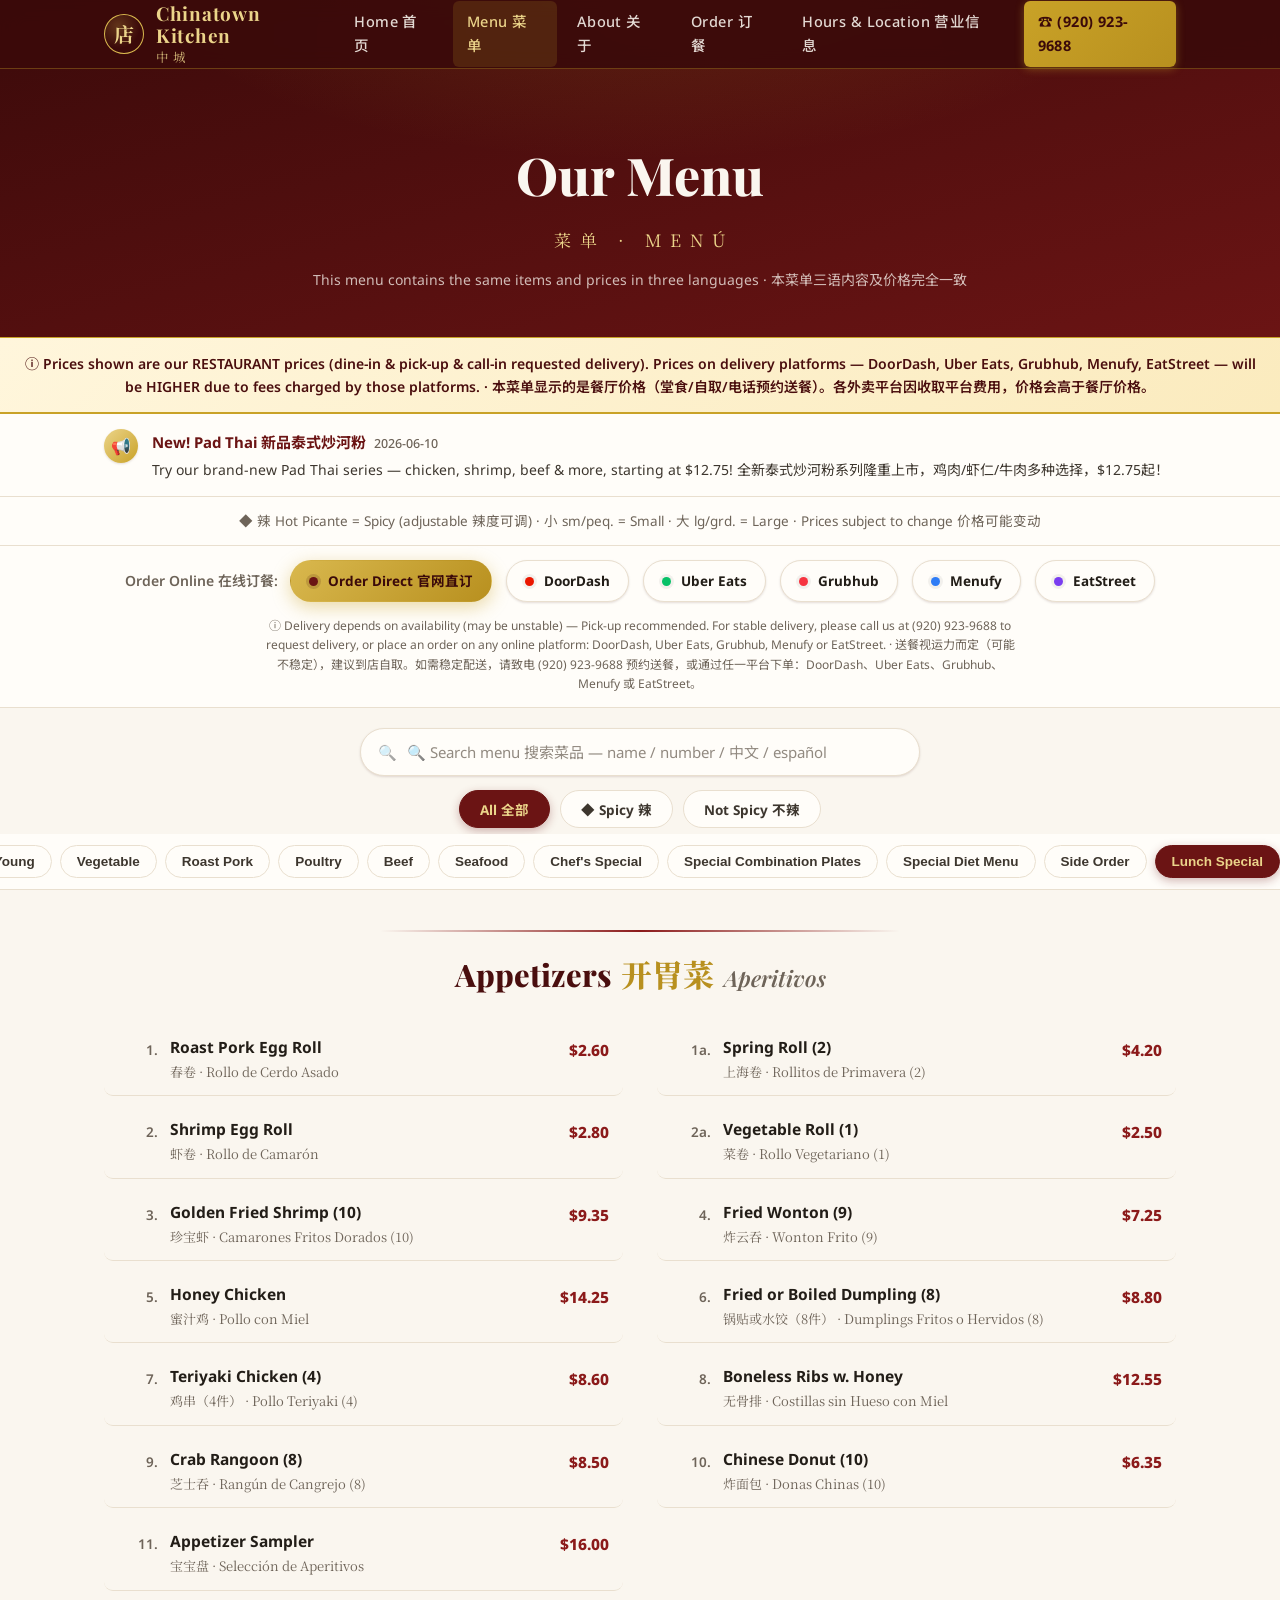
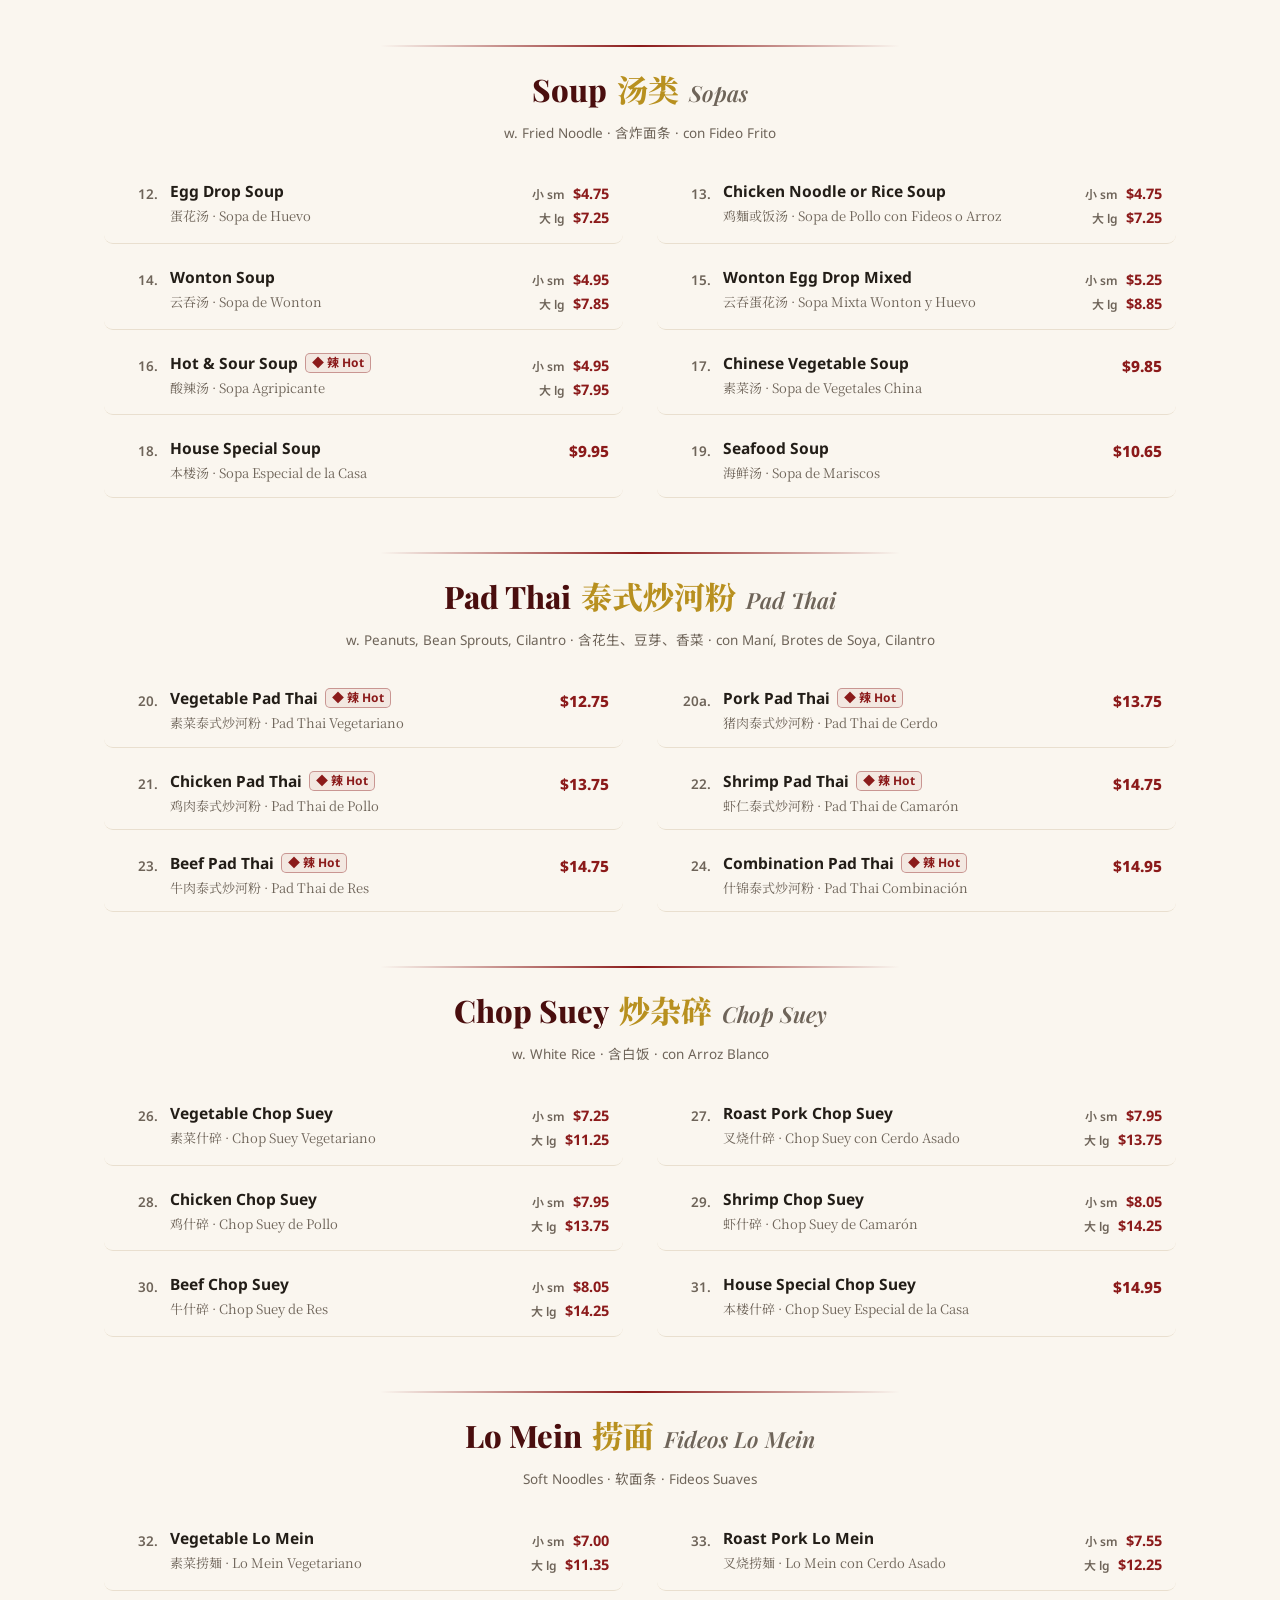
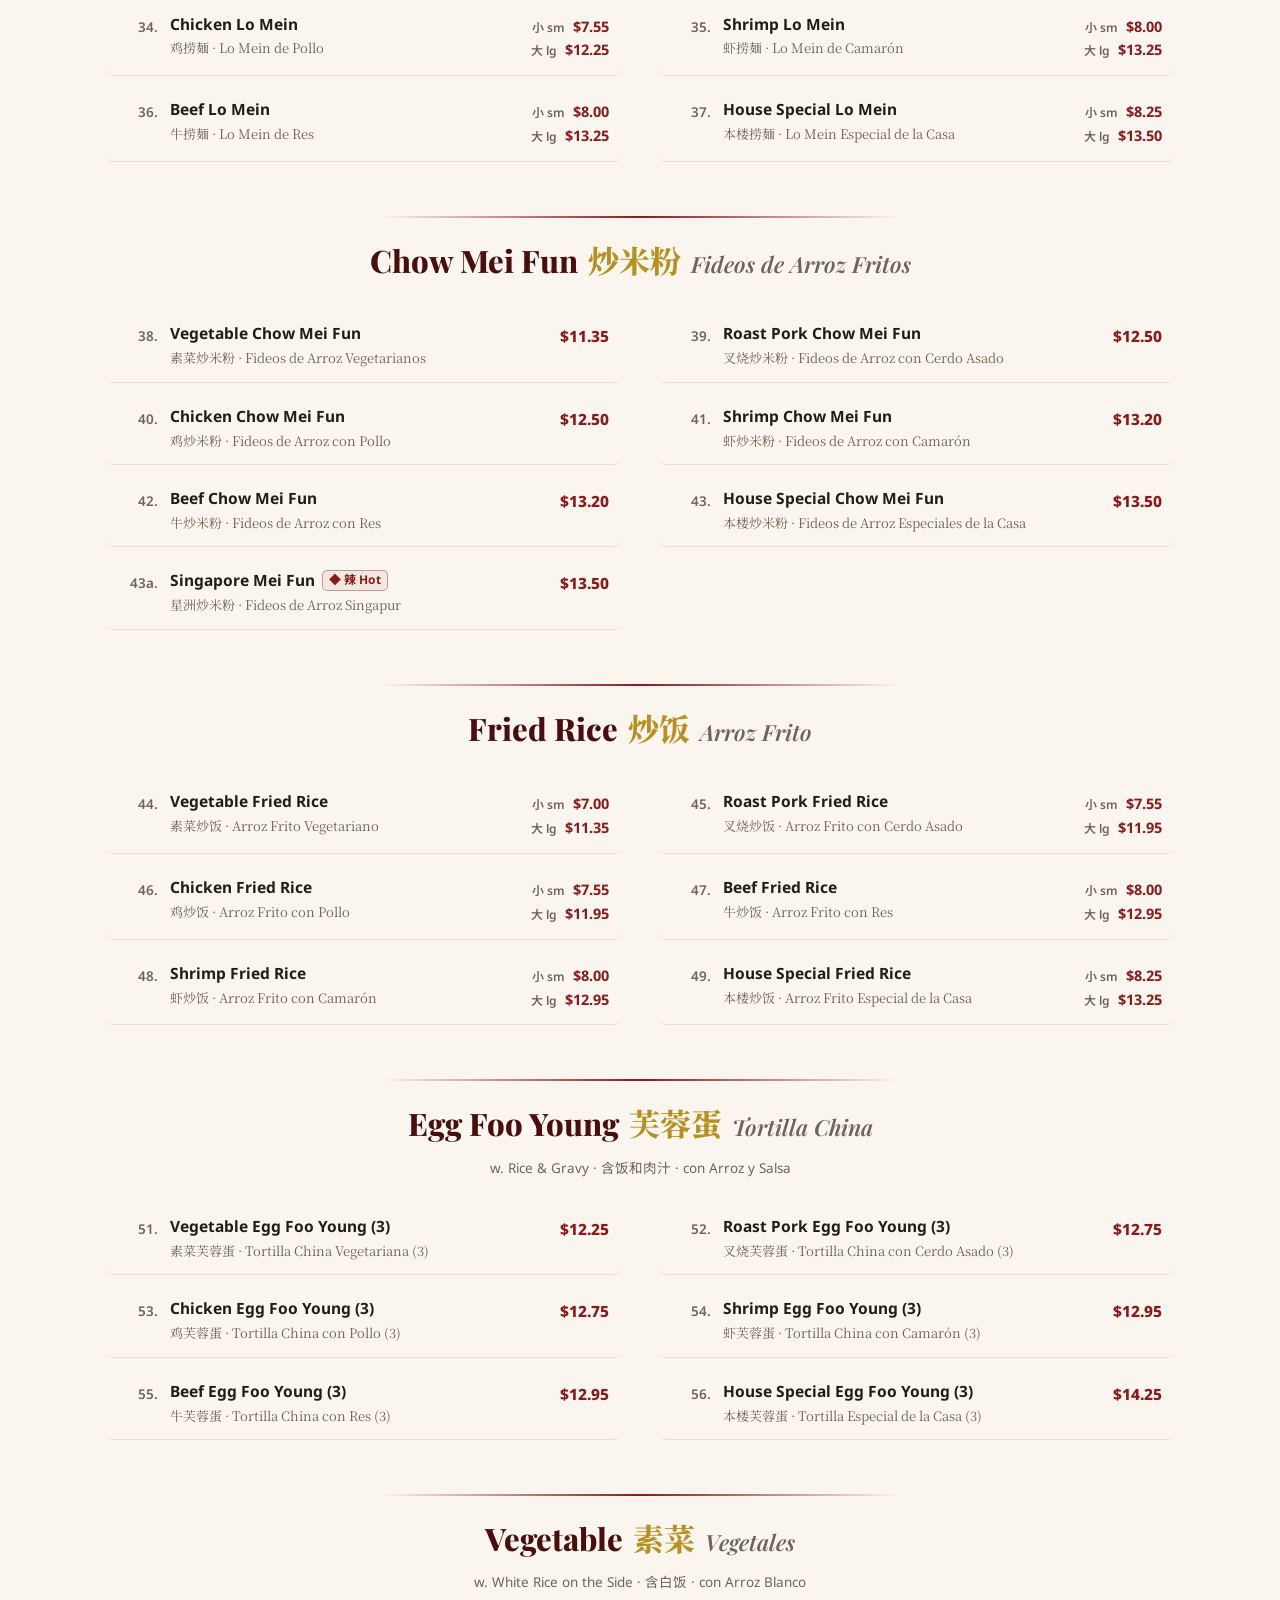
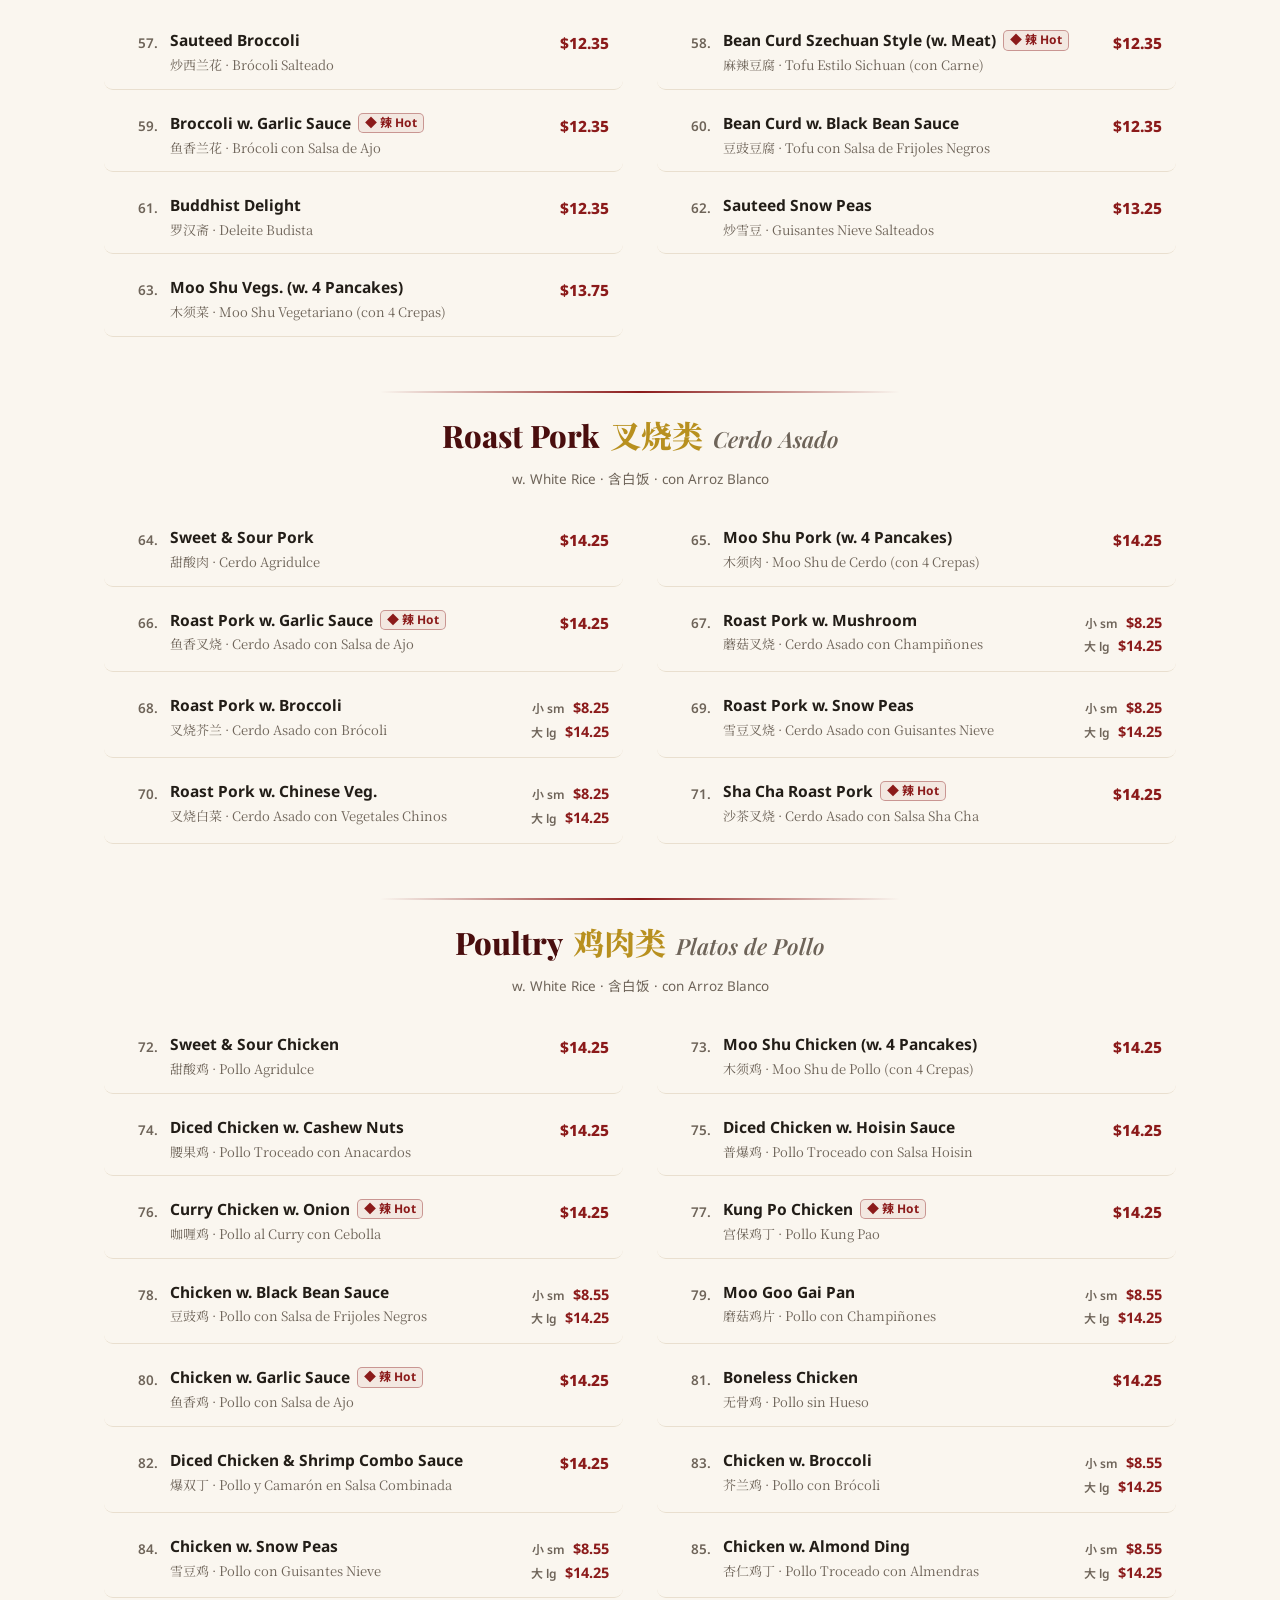
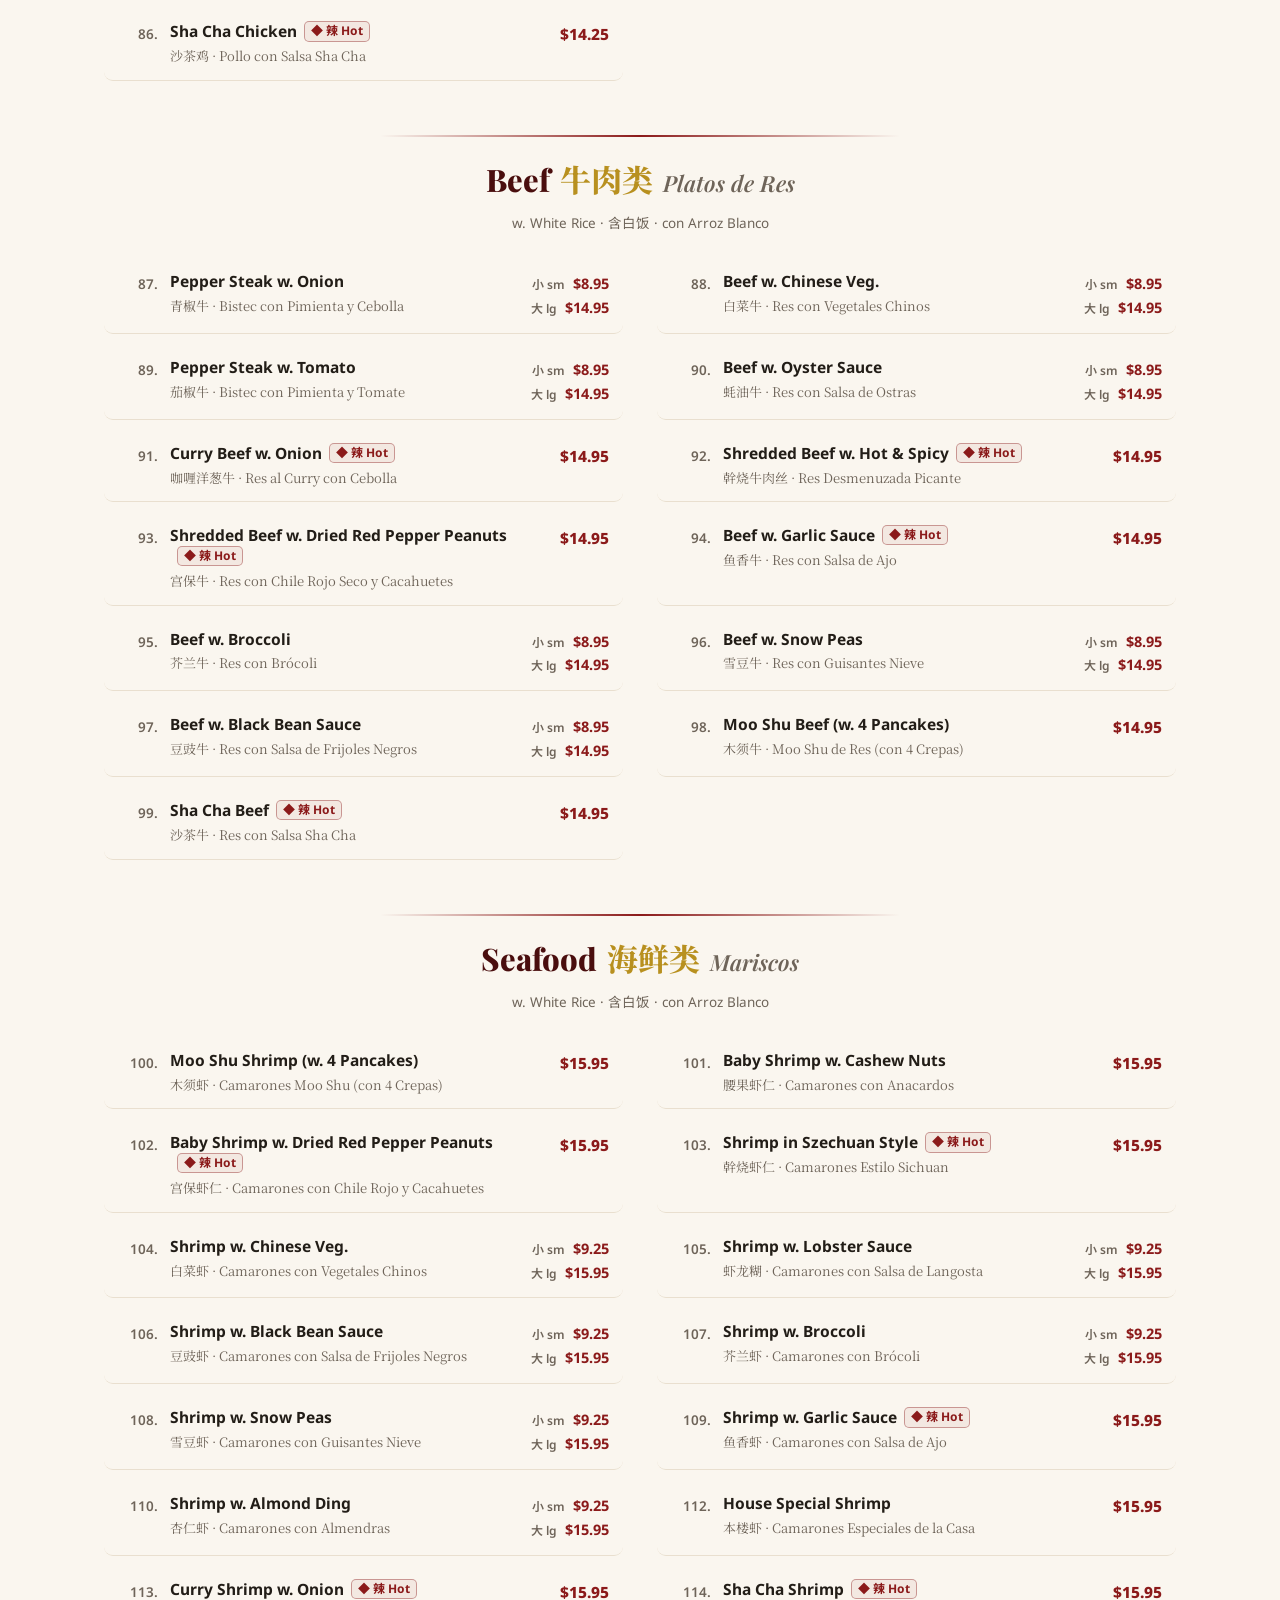
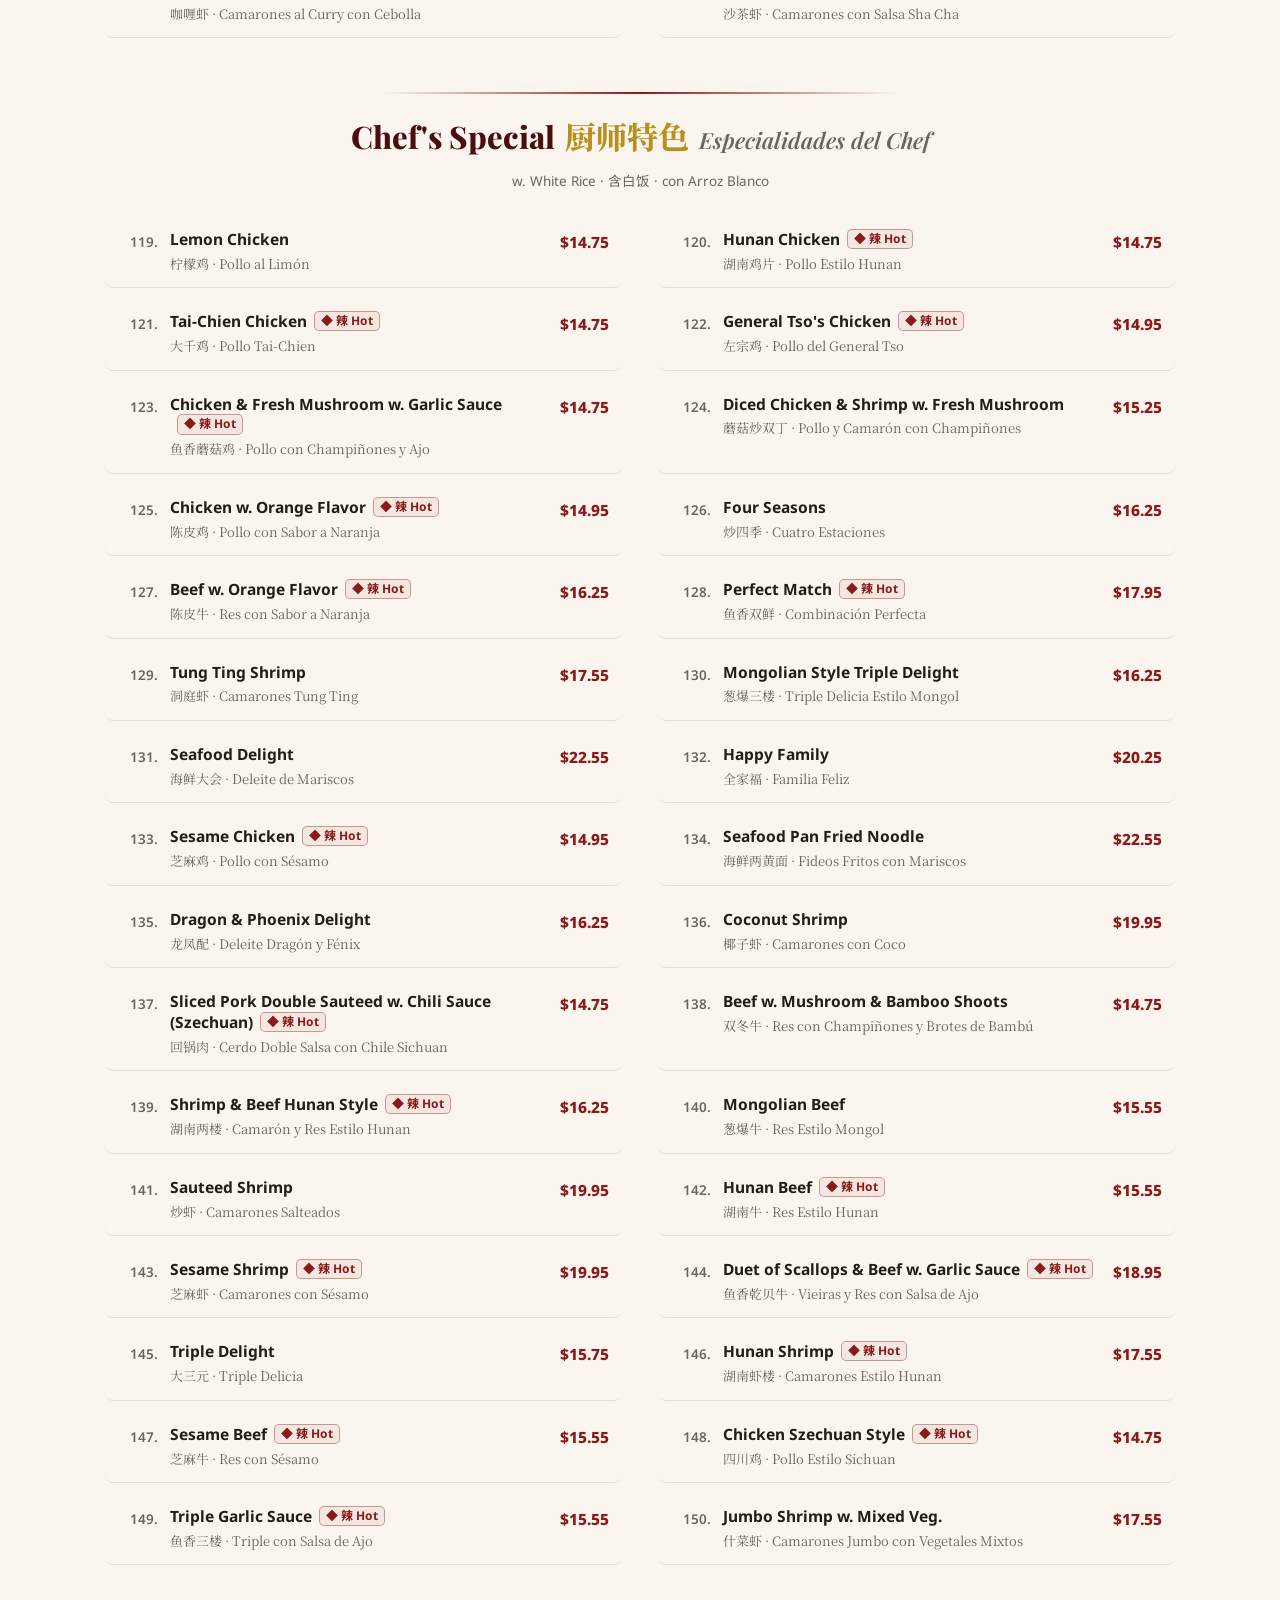
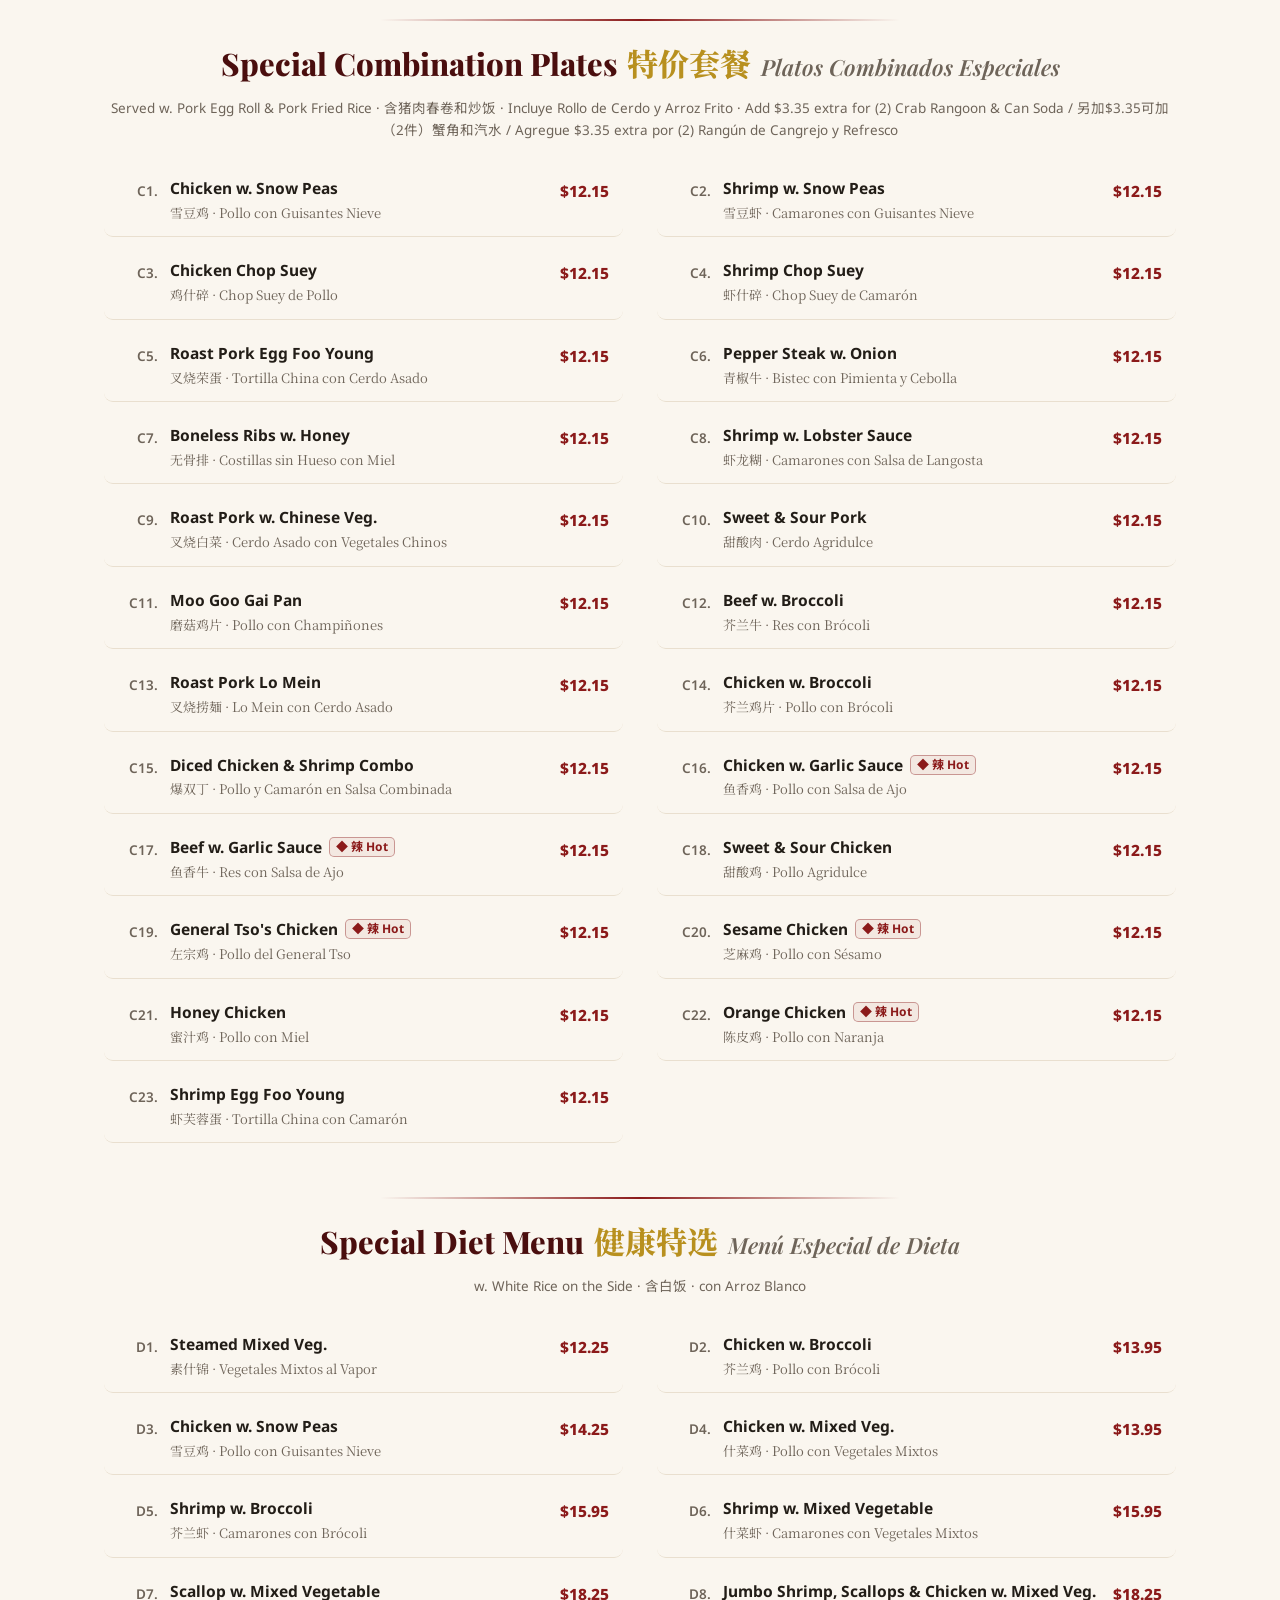
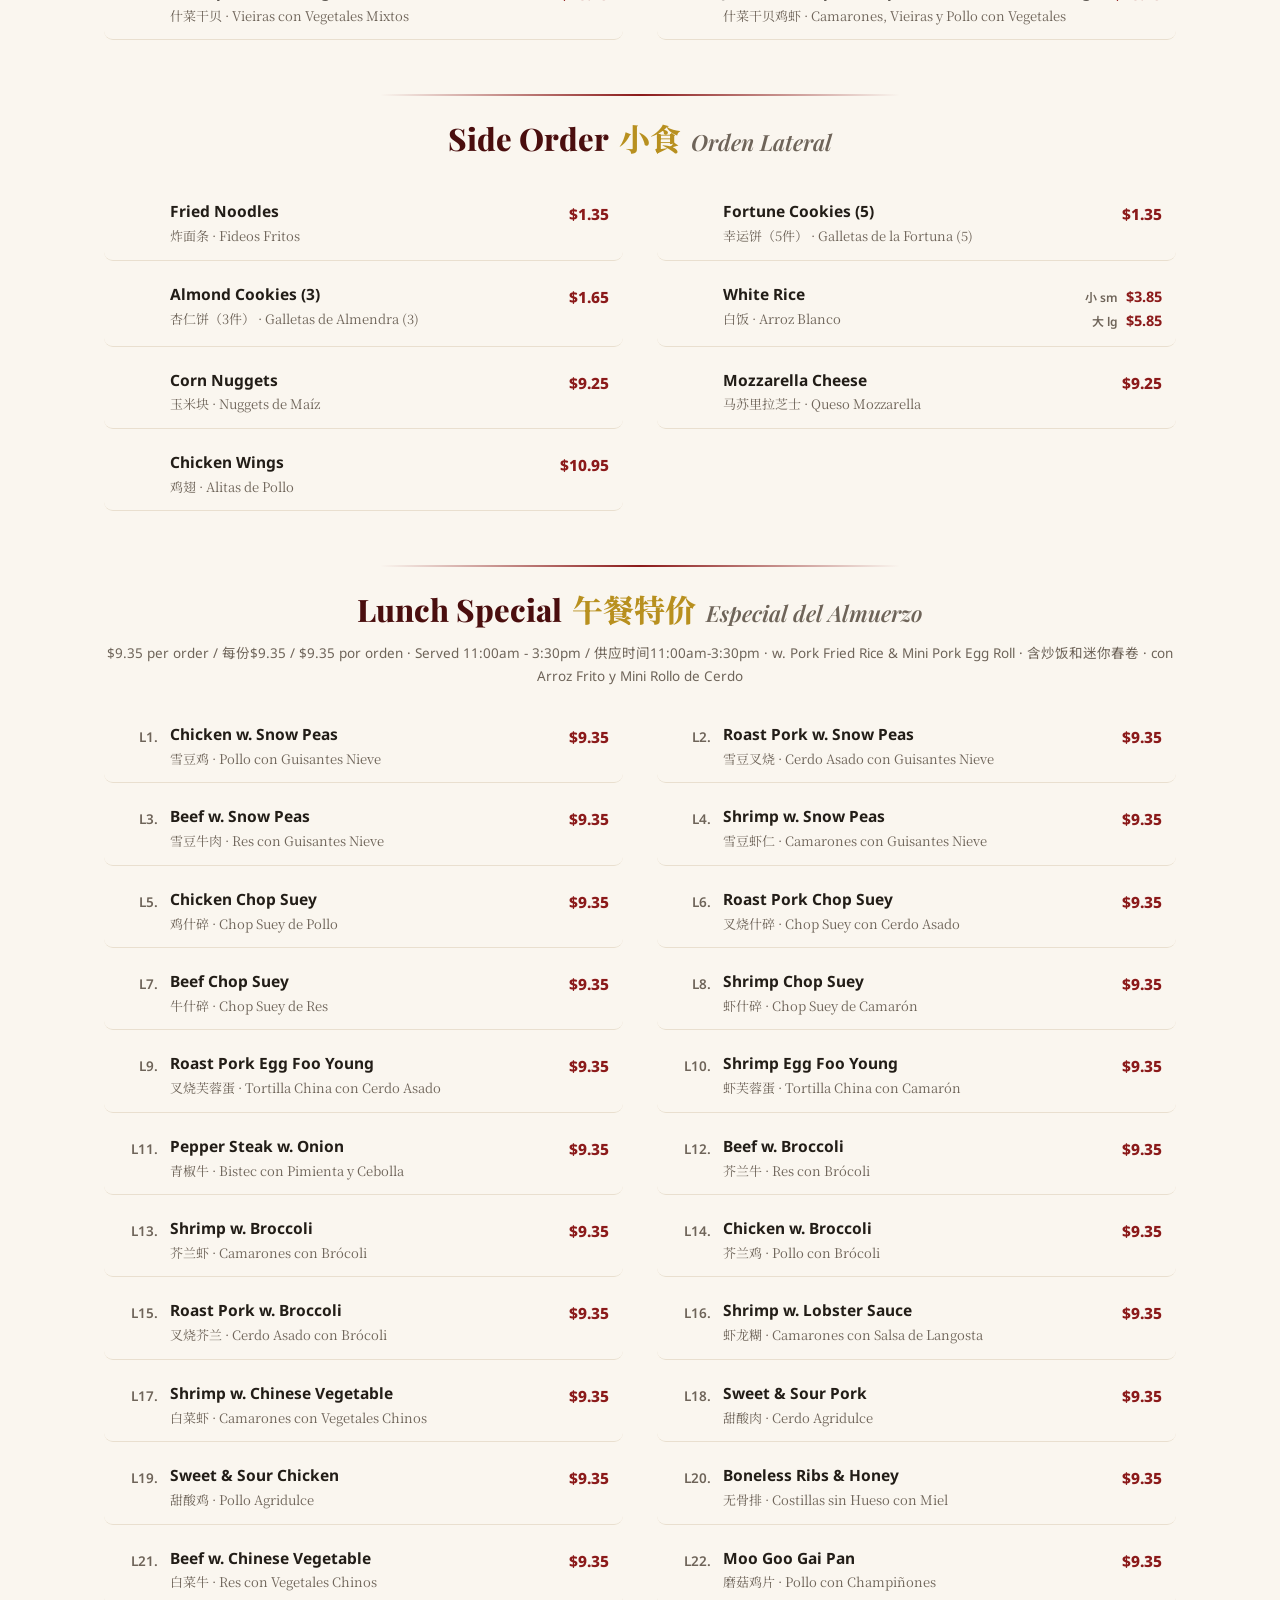
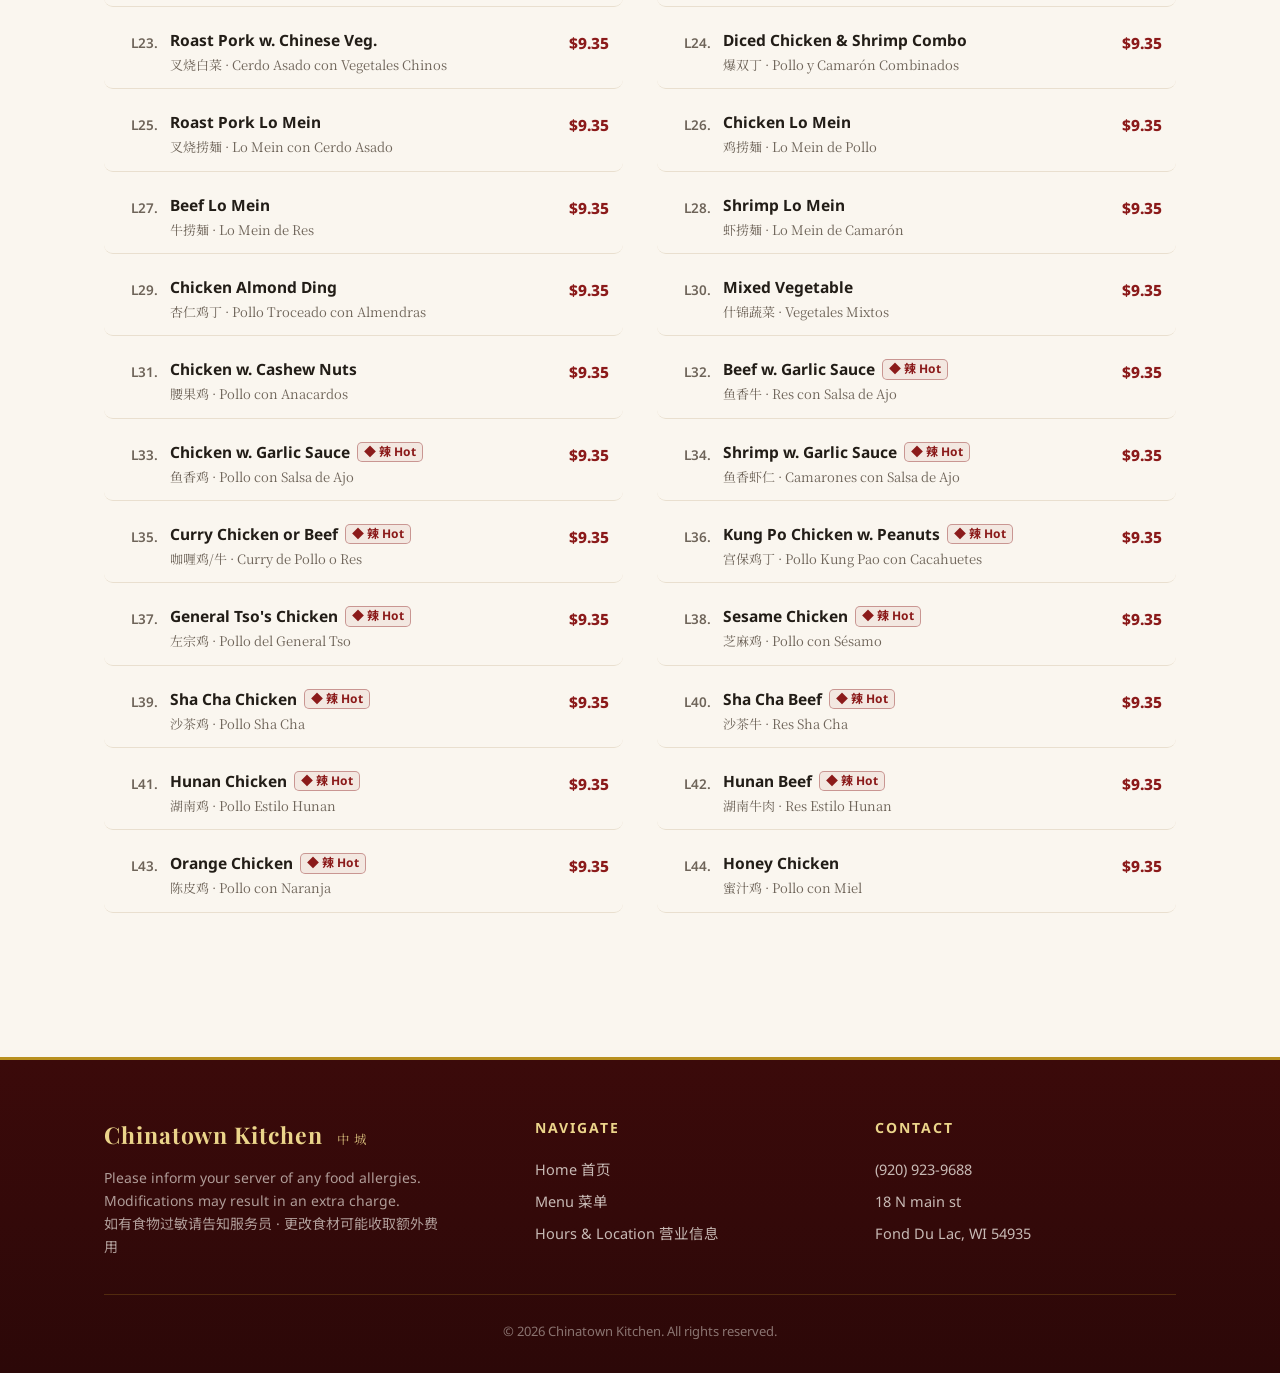
==== menu.html @ b4266fef "update_1" ====
<!DOCTYPE html>
<html lang="en">
<head>
<meta charset="UTF-8">
<meta name="viewport" content="width=device-width, initial-scale=1.0">
<title>Menu 菜单</title>
<meta name="description" content="Full menu — appetizers, soups, lo mein, fried rice, chef's specials and more.">
<link rel="preconnect" href="https://fonts.googleapis.com">
<link rel="preconnect" href="https://fonts.gstatic.com" crossorigin>
<link href="https://fonts.googleapis.com/css2?family=Playfair+Display:wght@700;800&family=Noto+Sans:wght@400;500;600;700&family=Noto+Sans+SC:wght@400;500;700&family=Noto+Serif+SC:wght@600;700&display=swap" rel="stylesheet">
<link rel="stylesheet" href="css/style.css">
</head>
<body data-page="menu">

<header class="site-header">
  <div class="nav-wrap">
    <a class="brand" href="index.html">
      <span class="brand-mark" data-config="LOGO_CHAR">饭</span>
      <span class="brand-text">
        <span class="brand-en" data-config="NAME">Restaurant</span><br>
        <span class="brand-zh" data-config="NAME_ZH">饭店</span>
      </span>
    </a>
    <button class="nav-toggle" aria-label="Menu">☰</button>
    <nav class="main-nav">
      <a href="index.html" data-config="NAV_HOME">Home 首页</a>
      <a href="menu.html" class="active" data-config="NAV_MENU">Menu 菜单</a>
      <a href="index.html#about" data-config="NAV_ABOUT">About 关于</a>
      <a href="index.html#order" data-config="NAV_ORDER">Order 订餐</a>
      <a href="index.html#info" data-config="NAV_HOURS">Hours &amp; Location 营业信息</a>
      <a class="nav-cta" href="#" data-config-attr="href:PHONE_LINK">☎ <span data-config="PHONE">(555) 123-4567</span></a>
    </nav>
  </div>
</header>

<section class="menu-hero">
  <h1 data-config="MENUPAGE_TITLE">Our Menu</h1>
  <div class="zh" data-config="MENUPAGE_SUB">菜单 · MENÚ</div>
  <p class="note" data-config="MENUPAGE_NOTE">This menu contains the same items and prices in three languages · 本菜单三语内容及价格完全一致</p>
</section>

<div class="menu-price-notice" data-config="MENU_PRICE_NOTICE" data-hide-when-empty>ⓘ Prices shown are our RESTAURANT prices (dine-in &amp; pick-up &amp; call-in requested delivery). Prices on delivery platforms — DoorDash, Uber Eats, Grubhub, Menufy, EatStreet — will be HIGHER due to fees charged by those platforms. · 本菜单显示的是餐厅价格（堂食/自取/电话预约送餐）。各外卖平台因收取平台费用，价格会高于餐厅价格。</div>

<div class="announcements" id="announcements"></div>

<div class="menu-legend" data-config="MENU_LEGEND">◆ 辣 Hot Picante = Spicy (adjustable 辣度可调) · 小 sm/peq. = Small · 大 lg/grd. = Large · Prices subject to change 价格可能变动</div>

<div class="order-strip" data-order-section>
  <div class="order-strip-inner">
    <span class="order-strip-label" data-config="ORDER_STRIP_LABEL">Order Online 在线订餐:</span>
    <div class="order-platforms"></div>
    <p class="order-note order-note-strip"></p>
  </div>
</div>

<div class="menu-search-bar">
  <div class="menu-search-box">
    <span class="menu-search-icon">🔍</span>
    <input type="text" id="menuSearch" autocomplete="off"
           data-config-attr="placeholder:MENU_SEARCH_PLACEHOLDER"
           placeholder="🔍 Search menu 搜索菜品 — name / number / 中文 / español">
    <button id="menuSearchClear" class="menu-search-clear" style="display:none" aria-label="Clear">×</button>
  </div>
  <div class="menu-filter" id="menuFilter">
    <button class="filter-chip active" data-filter="all" data-config="MENU_FILTER_ALL">All 全部</button>
    <button class="filter-chip filter-chip-spicy" data-filter="spicy" data-config="MENU_FILTER_SPICY">◆ Spicy 辣</button>
    <button class="filter-chip" data-filter="mild" data-config="MENU_FILTER_MILD">Not Spicy 不辣</button>
  </div>
  <div id="menuSearchCount" class="menu-search-count" style="display:none"></div>
</div>

<nav class="cat-nav"><div class="cat-nav-inner" id="catNav"></div></nav>

<div id="menuNoResults" class="menu-noresults" style="display:none" data-config="MENU_SEARCH_NORESULT">No dishes found — try another keyword · 没有找到相关菜品，换个关键词试试</div>

<main class="menu-wrap" id="menuWrap">
  <div class="menu-loading" data-config="MENU_LOADING">Loading menu… 菜单加载中…</div>
</main>

<footer class="site-footer">
  <div class="container">
    <div class="footer-grid">
      <div class="footer-brand">
        <span class="brand-en" data-config="NAME">Restaurant</span>
        <span class="brand-zh" style="margin-left:10px" data-config="NAME_ZH">饭店</span>
        <p><span data-config="FOOTER_NOTE_EN">Please inform your server of any food allergies. Modifications may result in an extra charge.</span><br><span data-config="FOOTER_NOTE_ZH">如有食物过敏请告知服务员 · 更改食材可能收取额外费用</span></p>
      </div>
      <div class="footer-col">
        <h4 data-config="FOOTER_NAV_TITLE">Navigate</h4>
        <a href="index.html" data-config="NAV_HOME">Home 首页</a>
        <a href="menu.html" data-config="NAV_MENU">Menu 菜单</a>
        <a href="index.html#info" data-config="NAV_HOURS">Hours 营业时间</a>
      </div>
      <div class="footer-col">
        <h4 data-config="FOOTER_CONTACT_TITLE">Contact</h4>
        <a href="#" data-config-attr="href:PHONE_LINK" data-config="PHONE">(555) 123-4567</a>
        <div data-config="ADDRESS_LINE1">123 Main Street</div>
        <div data-config="ADDRESS_LINE2">Springfield, ST 12345</div>
      </div>
    </div>
    <div class="footer-bottom">
      © <span id="year"></span> <span data-config="NAME">Restaurant</span>. <span data-config="FOOTER_RIGHTS">All rights reserved.</span>
    </div>
  </div>
</footer>

<script>document.getElementById('year').textContent = new Date().getFullYear();</script>
<script src="js/site.js"></script>
<script src="js/menu.js"></script>
</body>
</html>
---- css/style.css ----
/* ==============================================================================
   餐厅网站样式
   设计：深红+金色中式配色 · 优雅衬线标题 · SVG花纹装饰 · 全响应式
   ============================================================================== */

/* ── 设计变量 ─────────────────────────────────────────────────────────────── */
:root {
  --red-950: #3B0A0A;
  --red-900: #4A0E0E;
  --red-800: #6B1414;
  --red-700: #8B1A1A;
  --red-600: #A32626;
  --gold-600: #B8901F;
  --gold-500: #C9A227;
  --gold-400: #D9B84E;
  --gold-300: #EBD48A;
  --cream:    #FAF6EF;
  --paper:    #FFFDF9;
  --ink-900:  #221D17;
  --ink-700:  #3D362E;
  --ink-500:  #6E6459;
  --line:     #E9DFCF;
  --shadow-sm: 0 1px 3px rgba(59,10,10,.08), 0 1px 2px rgba(59,10,10,.06);
  --shadow-md: 0 4px 14px rgba(59,10,10,.10), 0 2px 4px rgba(59,10,10,.06);
  --shadow-lg: 0 12px 32px rgba(59,10,10,.14), 0 4px 8px rgba(59,10,10,.08);
  --radius: 10px;
  --maxw: 1120px;
  --font-display: 'Playfair Display', 'Noto Serif SC', serif;
  --font-body: 'Noto Sans', 'Noto Sans SC', -apple-system, sans-serif;
  --font-zh-serif: 'Noto Serif SC', serif;
}

/* ── 基础重置 ─────────────────────────────────────────────────────────────── */
*, *::before, *::after { box-sizing: border-box; margin: 0; padding: 0; }
html { scroll-behavior: smooth; scroll-padding-top: 84px; }
body {
  font-family: var(--font-body);
  color: var(--ink-900);
  background: var(--cream);
  line-height: 1.65;
  -webkit-font-smoothing: antialiased;
}
img { max-width: 100%; display: block; }
a { color: var(--red-700); text-decoration: none; }
a:hover { color: var(--red-600); }
.container { max-width: var(--maxw); margin: 0 auto; padding: 0 24px; }

/* ── 中式窗格纹理（SVG data-URI，极省流量的"图形感"）──────────────────────── */
.lattice-bg {
  background-image: url("data:image/svg+xml,%3Csvg xmlns='http://www.w3.org/2000/svg' width='56' height='56' viewBox='0 0 56 56'%3E%3Cg fill='none' stroke='%23C9A227' stroke-opacity='0.16' stroke-width='1'%3E%3Cpath d='M0 28h56M28 0v56M14 14h28v28H14z'/%3E%3Ccircle cx='28' cy='28' r='6'/%3E%3C/g%3E%3C/svg%3E");
}
.cloud-divider {
  height: 26px;
  background-image: url("data:image/svg+xml,%3Csvg xmlns='http://www.w3.org/2000/svg' width='120' height='26' viewBox='0 0 120 26'%3E%3Cpath d='M10 20 q8 -14 20 -6 q4 -10 16 -6 q8 -8 18 0 q12 -6 16 4 q12 -4 18 6' fill='none' stroke='%23C9A227' stroke-opacity='.45' stroke-width='1.6' stroke-linecap='round'/%3E%3C/svg%3E");
  background-repeat: repeat-x;
  background-position: center;
}

/* ══════════════════════════════════════════════════════════════════════════
   顶部导航
   ══════════════════════════════════════════════════════════════════════════ */
.site-header {
  position: fixed; top: 0; left: 0; right: 0; z-index: 100;
  background: rgba(59,10,10,.92);
  backdrop-filter: blur(10px);
  border-bottom: 1px solid rgba(201,162,39,.35);
}
.nav-wrap {
  max-width: var(--maxw); margin: 0 auto; padding: 0 24px;
  display: flex; align-items: center; justify-content: space-between;
  height: 68px;
}
.brand { display: flex; align-items: center; gap: 12px; }
.brand-mark {
  width: 40px; height: 40px; border-radius: 50%;
  border: 1.5px solid var(--gold-400);
  display: grid; place-items: center;
  color: var(--gold-300);
  font-family: var(--font-zh-serif);
  font-size: 20px; font-weight: 700;
  background: radial-gradient(circle at 35% 30%, rgba(217,184,78,.25), transparent 60%);
}
.brand-text { line-height: 1.15; }
.brand-en {
  font-family: var(--font-display); font-weight: 700;
  color: var(--gold-300); font-size: 19px; letter-spacing: .04em;
}
.brand-zh {
  font-family: var(--font-zh-serif);
  color: rgba(235,212,138,.85); font-size: 12.5px; letter-spacing: .35em;
}
.main-nav { display: flex; gap: 6px; align-items: center; }
.main-nav a {
  color: rgba(250,246,239,.88);
  font-size: 14.5px; font-weight: 500; letter-spacing: .03em;
  padding: 9px 14px; border-radius: 6px;
  transition: all .2s ease;
}
.main-nav a:hover { color: var(--gold-300); background: rgba(201,162,39,.12); }
.main-nav a.active { color: var(--gold-300); background: rgba(201,162,39,.16); }
.nav-cta {
  background: linear-gradient(135deg, var(--gold-500), var(--gold-600)) !important;
  color: var(--red-950) !important; font-weight: 700 !important;
  margin-left: 8px; box-shadow: 0 2px 8px rgba(201,162,39,.4);
}
.nav-cta:hover { filter: brightness(1.08); transform: translateY(-1px); }
.nav-toggle {
  display: none; background: none; border: none; cursor: pointer;
  width: 42px; height: 42px; border-radius: 8px;
  color: var(--gold-300); font-size: 24px;
}

/* ══════════════════════════════════════════════════════════════════════════
   首页 Hero
   ══════════════════════════════════════════════════════════════════════════ */
.hero {
  position: relative; overflow: hidden;
  padding: 168px 24px 110px;
  background:
    radial-gradient(1100px 480px at 80% -10%, rgba(201,162,39,.16), transparent 60%),
    linear-gradient(168deg, var(--red-950) 0%, var(--red-900) 42%, var(--red-800) 100%);
  color: var(--cream);
  text-align: center;
}
.hero::before {
  content: ''; position: absolute; inset: 0; opacity: .5; pointer-events: none;
  background-image: url("data:image/svg+xml,%3Csvg xmlns='http://www.w3.org/2000/svg' width='72' height='72' viewBox='0 0 72 72'%3E%3Cg fill='none' stroke='%23C9A227' stroke-opacity='0.10' stroke-width='1'%3E%3Cpath d='M0 36h72M36 0v72M18 18h36v36H18z'/%3E%3Ccircle cx='36' cy='36' r='8'/%3E%3Cpath d='M18 18 36 36M54 18 36 36M18 54 36 36M54 54 36 36'/%3E%3C/g%3E%3C/svg%3E");
}
.hero-inner { position: relative; max-width: 780px; margin: 0 auto; }
.hero-zh {
  font-family: var(--font-zh-serif);
  font-size: clamp(20px, 3vw, 27px);
  letter-spacing: .55em; text-indent: .55em;
  color: var(--gold-300); margin-bottom: 14px; font-weight: 600;
}
.hero h1 {
  font-family: var(--font-display);
  font-size: clamp(42px, 7vw, 72px);
  font-weight: 800; line-height: 1.06;
  letter-spacing: .01em; margin-bottom: 18px;
  text-shadow: 0 2px 24px rgba(0,0,0,.35);
}
.hero-rule {
  width: 90px; height: 2px; margin: 0 auto 20px;
  background: linear-gradient(90deg, transparent, var(--gold-400), transparent);
  position: relative;
}
.hero-rule::after {
  content: '❖'; position: absolute; top: -11px; left: 50%; transform: translateX(-50%);
  color: var(--gold-400); font-size: 13px;
  background: transparent; padding: 0 8px;
}
.hero-tagline {
  font-size: clamp(15px, 2vw, 18px);
  color: rgba(250,246,239,.85); letter-spacing: .04em;
  margin-bottom: 8px;
}
.hero-tagline-zh {
  font-family: var(--font-zh-serif);
  font-size: 14.5px; color: rgba(235,212,138,.75);
  letter-spacing: .18em; margin-bottom: 36px;
}
.hero-actions { display: flex; gap: 14px; justify-content: center; flex-wrap: wrap; }
.btn {
  display: inline-flex; align-items: center; gap: 8px;
  padding: 14px 30px; border-radius: 999px;
  font-size: 15.5px; font-weight: 700; letter-spacing: .03em;
  transition: all .22s ease; cursor: pointer; border: none;
}
.btn-gold {
  background: linear-gradient(135deg, var(--gold-400), var(--gold-600));
  color: var(--red-950);
  box-shadow: 0 6px 22px rgba(201,162,39,.42);
}
.btn-gold:hover { transform: translateY(-2px); box-shadow: 0 10px 30px rgba(201,162,39,.55); color: var(--red-950); }
.btn-ghost {
  background: transparent; color: var(--cream);
  border: 1.5px solid rgba(250,246,239,.45);
}
.btn-ghost:hover { border-color: var(--gold-300); color: var(--gold-300); background: rgba(201,162,39,.08); }

/* ══════════════════════════════════════════════════════════════════════════
   公告条
   ══════════════════════════════════════════════════════════════════════════ */
.announcements { background: var(--paper); border-bottom: 1px solid var(--line); }
.announcements:empty { display: none; }
.ann-item {
  max-width: var(--maxw); margin: 0 auto; padding: 15px 24px;
  display: flex; gap: 14px; align-items: flex-start;
}
.ann-item + .ann-item { border-top: 1px dashed var(--line); }
.ann-icon {
  flex: 0 0 auto; width: 34px; height: 34px; border-radius: 50%;
  background: linear-gradient(135deg, var(--gold-300), var(--gold-500));
  display: grid; place-items: center; font-size: 16px;
  box-shadow: var(--shadow-sm);
}
.ann-body { flex: 1; }
.ann-title { font-weight: 700; color: var(--red-800); font-size: 15px; }
.ann-date { color: var(--ink-500); font-size: 12.5px; margin-left: 8px; font-weight: 500; }
.ann-text { color: var(--ink-700); font-size: 14px; margin-top: 2px; }

/* ══════════════════════════════════════════════════════════════════════════
   通用区块
   ══════════════════════════════════════════════════════════════════════════ */
.section { padding: 76px 0; }
.section-alt { background: var(--paper); }
.section-head { text-align: center; margin-bottom: 46px; }
.section-kicker {
  font-family: var(--font-zh-serif); color: var(--gold-600);
  letter-spacing: .5em; text-indent: .5em; font-size: 15px; font-weight: 600;
  margin-bottom: 8px;
}
.section-title {
  font-family: var(--font-display); font-size: clamp(30px, 4.4vw, 42px);
  color: var(--red-900); font-weight: 800; letter-spacing: .01em;
}
.section-sub { color: var(--ink-500); margin-top: 10px; font-size: 15.5px; }

/* ── About 关于 ───────────────────────────────────────────────────────────── */
.about-grid {
  display: grid; grid-template-columns: 1.05fr .95fr; gap: 56px; align-items: center;
}
.about-text p { color: var(--ink-700); font-size: 16px; margin-bottom: 16px; }
.about-zh {
  font-family: var(--font-zh-serif); color: var(--ink-500);
  border-left: 3px solid var(--gold-400); padding-left: 16px;
  font-size: 14.5px; line-height: 1.9;
}
.about-visual { position: relative; }
.about-frame {
  aspect-ratio: 4/3.1; border-radius: var(--radius);
  background:
    radial-gradient(420px 300px at 30% 20%, rgba(201,162,39,.28), transparent 55%),
    linear-gradient(150deg, var(--red-800), var(--red-950));
  box-shadow: var(--shadow-lg);
  display: grid; place-items: center; overflow: hidden;
  border: 1px solid rgba(201,162,39,.35);
}
.about-frame .glyph {
  font-family: var(--font-zh-serif); font-size: clamp(90px, 12vw, 150px);
  color: rgba(235,212,138,.9); font-weight: 700;
  text-shadow: 0 4px 40px rgba(0,0,0,.4);
}
.about-frame img { width: 100%; height: 100%; object-fit: cover; }
.about-badge {
  position: absolute; bottom: -18px; left: -18px;
  background: var(--paper); border: 1px solid var(--line);
  border-radius: var(--radius); padding: 14px 20px;
  box-shadow: var(--shadow-md); text-align: center;
}
.about-badge .num {
  font-family: var(--font-display); font-size: 30px; font-weight: 800; color: var(--red-700);
}
.about-badge .lbl { font-size: 12px; color: var(--ink-500); letter-spacing: .08em; }

/* ── 招牌菜卡片 ───────────────────────────────────────────────────────────── */
.feature-grid { display: grid; grid-template-columns: repeat(3, 1fr); gap: 26px; }
.dish-card {
  background: var(--paper); border: 1px solid var(--line);
  border-radius: var(--radius); overflow: hidden;
  box-shadow: var(--shadow-sm); transition: all .25s ease;
}
.dish-card:hover { transform: translateY(-5px); box-shadow: var(--shadow-lg); border-color: var(--gold-400); }
.dish-visual {
  aspect-ratio: 16/10; display: grid; place-items: center; position: relative;
  background:
    radial-gradient(300px 180px at 70% 20%, rgba(201,162,39,.30), transparent 60%),
    linear-gradient(150deg, var(--red-700), var(--red-950));
}
.dish-visual .zh {
  font-family: var(--font-zh-serif); font-size: 42px; font-weight: 700;
  color: rgba(235,212,138,.95); letter-spacing: .12em;
  text-shadow: 0 3px 24px rgba(0,0,0,.45);
}
.dish-visual img { position: absolute; inset: 0; width: 100%; height: 100%; object-fit: cover; }
.dish-body { padding: 20px 22px 22px; }
.dish-name {
  font-family: var(--font-display); font-size: 19px; font-weight: 700; color: var(--ink-900);
  display: flex; justify-content: space-between; align-items: baseline; gap: 10px;
}
.dish-price { color: var(--red-700); font-size: 17px; white-space: nowrap; }
.dish-desc { color: var(--ink-500); font-size: 14px; margin-top: 7px; }

/* ── 营业信息 ─────────────────────────────────────────────────────────────── */
.info-grid { display: grid; grid-template-columns: repeat(3, 1fr); gap: 26px; }
.info-card {
  background: var(--paper); border: 1px solid var(--line); border-radius: var(--radius);
  padding: 28px 26px; box-shadow: var(--shadow-sm);
}
.info-card h3 {
  font-family: var(--font-display); color: var(--red-800); font-size: 20px;
  display: flex; align-items: center; gap: 10px; margin-bottom: 16px;
}
.info-icon {
  width: 36px; height: 36px; border-radius: 9px; flex: 0 0 auto;
  display: grid; place-items: center; font-size: 17px;
  background: linear-gradient(135deg, rgba(201,162,39,.20), rgba(139,26,26,.10));
  border: 1px solid rgba(201,162,39,.4);
}
.hours-table { width: 100%; font-size: 14.5px; border-collapse: collapse; }
.hours-table td { padding: 6.5px 0; border-bottom: 1px dashed var(--line); color: var(--ink-700); }
.hours-table td:last-child { text-align: right; color: var(--ink-900); font-weight: 600; }
.hours-table tr:last-child td { border-bottom: none; }
.hours-table .today td { color: var(--red-700); font-weight: 700; }
.contact-line { display: flex; gap: 11px; align-items: flex-start; padding: 7px 0; color: var(--ink-700); font-size: 15px; }
.contact-line strong { color: var(--ink-900); }
.contact-line .big { font-size: 21px; font-weight: 800; color: var(--red-700); letter-spacing: .02em; }
.services-tags { display: flex; flex-wrap: wrap; gap: 9px; margin-top: 6px; }
.tag {
  border: 1px solid var(--gold-500); color: var(--gold-600);
  background: rgba(201,162,39,.07);
  padding: 6px 14px; border-radius: 999px; font-size: 13.5px; font-weight: 600;
}

/* ══════════════════════════════════════════════════════════════════════════
   菜单页
   ══════════════════════════════════════════════════════════════════════════ */
.menu-hero {
  padding: 132px 24px 46px; text-align: center;
  background:
    radial-gradient(900px 380px at 50% -20%, rgba(201,162,39,.18), transparent 60%),
    linear-gradient(165deg, var(--red-950), var(--red-800));
  color: var(--cream);
}
.menu-hero h1 { font-family: var(--font-display); font-size: clamp(34px, 5vw, 52px); font-weight: 800; }
.menu-hero .zh { font-family: var(--font-zh-serif); letter-spacing: .5em; text-indent: .5em; color: var(--gold-300); margin-top: 8px; font-size: 17px; }
.menu-hero .note { margin-top: 14px; color: rgba(250,246,239,.75); font-size: 14px; }

/* 图例条 */
.menu-legend {
  background: var(--paper); border-bottom: 1px solid var(--line);
  padding: 13px 24px; text-align: center;
  font-size: 13.5px; color: var(--ink-500);
}
.menu-legend .spicy { color: var(--red-700); font-weight: 700; }

/* 分类粘性导航 */
.cat-nav {
  position: sticky; top: 68px; z-index: 50;
  background: rgba(255,253,249,.95); backdrop-filter: blur(8px);
  border-bottom: 1px solid var(--line);
  overflow-x: auto; -webkit-overflow-scrolling: touch;
  scrollbar-width: none;
}
.cat-nav::-webkit-scrollbar { display: none; }
.cat-nav-inner {
  display: flex; gap: 8px; padding: 11px 24px;
  max-width: var(--maxw); margin: 0 auto; width: max-content; min-width: 100%;
}
.cat-chip {
  flex: 0 0 auto; white-space: nowrap;
  padding: 8px 16px; border-radius: 999px;
  border: 1px solid var(--line); background: var(--paper);
  color: var(--ink-700); font-size: 13.5px; font-weight: 600;
  cursor: pointer; transition: all .18s ease;
}
.cat-chip:hover { border-color: var(--gold-500); color: var(--red-700); }
.cat-chip.active {
  background: var(--red-800); border-color: var(--red-800); color: var(--gold-300);
  box-shadow: 0 3px 10px rgba(107,20,20,.3);
}

/* 菜单主体 */
.menu-wrap { max-width: var(--maxw); margin: 0 auto; padding: 40px 24px 90px; }
.menu-category { margin-bottom: 54px; scroll-margin-top: 132px; }
.mc-head { text-align: center; margin-bottom: 24px; }
.mc-rule {
  height: 2px; max-width: 520px; margin: 0 auto 16px;
  background: linear-gradient(90deg, transparent, var(--red-700), transparent);
}
.mc-title { font-family: var(--font-display); font-size: clamp(24px, 3.4vw, 31px); font-weight: 800; color: var(--red-900); }
.mc-title .zh { font-family: var(--font-zh-serif); color: var(--gold-600); margin: 0 10px; }
.mc-title .es { color: var(--ink-500); font-weight: 600; font-size: .72em; font-style: italic; }
.mc-sub { color: var(--ink-500); font-size: 13.5px; margin-top: 7px; }

.menu-grid { display: grid; grid-template-columns: 1fr 1fr; gap: 10px 34px; }
.menu-item {
  display: flex; gap: 12px; align-items: flex-start;
  padding: 13px 14px; border-radius: 9px;
  border-bottom: 1px solid var(--line);
  transition: background .18s ease;
}
.menu-item:hover { background: rgba(201,162,39,.06); }
.mi-num {
  flex: 0 0 40px; text-align: right;
  color: var(--ink-500); font-size: 13.5px; font-weight: 600;
  padding-top: 2px; font-variant-numeric: tabular-nums;
}
.mi-body { flex: 1; min-width: 0; }
.mi-name { font-size: 15.5px; font-weight: 700; color: var(--ink-900); line-height: 1.35; }
.spicy-badge {
  display: inline-block; margin-left: 7px;
  color: var(--red-700); font-size: 12px; font-weight: 700;
  border: 1px solid rgba(139,26,26,.4); border-radius: 5px;
  padding: 1px 6px; vertical-align: 2px;
  background: rgba(139,26,26,.06);
}
.mi-sub {
  color: var(--ink-500); font-size: 13px; margin-top: 3px;
  font-family: var(--font-zh-serif);
}
.mi-price {
  flex: 0 0 auto; text-align: right;
  color: var(--red-700); font-weight: 800; font-size: 15.5px;
  font-variant-numeric: tabular-nums; padding-top: 1px;
}
.mi-price .sz { display: block; font-size: 12px; color: var(--ink-500); font-weight: 600; }
.mi-price .sz b { color: var(--red-700); font-size: 14.5px; margin-left: 5px; }

.menu-loading, .menu-error {
  text-align: center; padding: 70px 20px; color: var(--ink-500); font-size: 15px;
}
.menu-error { color: var(--red-700); }

/* ══════════════════════════════════════════════════════════════════════════
   页脚
   ══════════════════════════════════════════════════════════════════════════ */
.site-footer {
  background: linear-gradient(180deg, var(--red-950), #2C0808);
  color: rgba(250,246,239,.82);
  padding: 56px 0 30px; margin-top: 0;
  border-top: 3px solid var(--gold-600);
}
.footer-grid {
  display: grid; grid-template-columns: 1.3fr 1fr 1fr; gap: 40px;
  padding-bottom: 36px; border-bottom: 1px solid rgba(201,162,39,.22);
}
.footer-brand .brand-en { font-size: 23px; }
.footer-brand p { margin-top: 12px; font-size: 14px; color: rgba(250,246,239,.62); max-width: 340px; }
.footer-col h4 {
  color: var(--gold-300); font-size: 14px; letter-spacing: .14em;
  text-transform: uppercase; margin-bottom: 15px; font-weight: 700;
}
.footer-col a, .footer-col div { display: block; color: rgba(250,246,239,.75); font-size: 14.5px; padding: 4px 0; }
.footer-col a:hover { color: var(--gold-300); }
.footer-bottom { text-align: center; padding-top: 26px; font-size: 13px; color: rgba(250,246,239,.45); }

/* ══════════════════════════════════════════════════════════════════════════
   响应式
   ══════════════════════════════════════════════════════════════════════════ */
@media (max-width: 900px) {
  .about-grid { grid-template-columns: 1fr; gap: 40px; }
  .feature-grid { grid-template-columns: 1fr; max-width: 460px; margin: 0 auto; }
  .info-grid { grid-template-columns: 1fr; max-width: 520px; margin: 0 auto; }
  .footer-grid { grid-template-columns: 1fr; gap: 30px; }
  .menu-grid { grid-template-columns: 1fr; }
}
@media (max-width: 760px) {
  .nav-toggle { display: grid; place-items: center; }
  .main-nav {
    position: fixed; top: 68px; right: 0; left: 0;
    background: rgba(59,10,10,.98); backdrop-filter: blur(12px);
    flex-direction: column; align-items: stretch; gap: 2px;
    padding: 14px 20px 20px;
    transform: translateY(-130%); transition: transform .28s ease;
    border-bottom: 1px solid rgba(201,162,39,.3);
  }
  .main-nav.open { transform: translateY(0); }
  .main-nav a { padding: 13px 14px; font-size: 16px; }
  .hero { padding: 128px 20px 80px; }
  .section { padding: 56px 0; }
  .cat-nav { top: 68px; }
}

/* ══════════════════════════════════════════════════════════════════════════
   弹窗公告（由 data/popup.txt 控制开关和内容）
   ══════════════════════════════════════════════════════════════════════════ */
.popup-overlay {
  position: fixed; inset: 0; z-index: 300;
  background: rgba(34, 10, 10, .55);
  backdrop-filter: blur(4px);
  display: grid; place-items: center; padding: 24px;
  animation: popFade .25s ease;
}
@keyframes popFade { from { opacity: 0; } to { opacity: 1; } }
.popup-card {
  position: relative;
  background: var(--paper);
  border-radius: 14px;
  border-top: 4px solid var(--gold-500);
  box-shadow: 0 24px 64px rgba(0,0,0,.35);
  max-width: 480px; width: 100%;
  padding: 34px 32px 28px;
  text-align: center;
  animation: popUp .3s cubic-bezier(.2,.9,.3,1.2);
}
@keyframes popUp { from { opacity: 0; transform: translateY(22px) scale(.97); }
                   to   { opacity: 1; transform: none; } }
.popup-close {
  position: absolute; top: 10px; right: 12px;
  background: none; border: none; cursor: pointer;
  font-size: 26px; line-height: 1; color: var(--ink-500);
  padding: 6px; border-radius: 8px; transition: all .15s ease;
}
.popup-close:hover { color: var(--red-700); background: rgba(139,26,26,.08); }
.popup-title {
  font-family: var(--font-display);
  color: var(--red-900); font-size: 22px; font-weight: 800;
  margin-bottom: 14px;
}
.popup-body p {
  color: var(--ink-700); font-size: 15px; line-height: 1.7;
  margin-bottom: 8px;
}
.popup-btn {
  margin-top: 16px;
  background: linear-gradient(135deg, var(--gold-400), var(--gold-600));
  color: var(--red-950);
  border: none; cursor: pointer;
  padding: 12px 34px; border-radius: 999px;
  font-size: 15px; font-weight: 700; letter-spacing: .03em;
  box-shadow: 0 5px 18px rgba(201,162,39,.4);
  transition: all .2s ease;
}
.popup-btn:hover { transform: translateY(-2px); filter: brightness(1.07); }
@media (max-width: 480px) { .popup-card { padding: 28px 20px 24px; } }

/* ══════════════════════════════════════════════════════════════════════════
   在线订餐平台按钮（由 site_config.txt 的 ORDER_* 控制显示）
   ══════════════════════════════════════════════════════════════════════════ */
.order-platforms {
  display: flex; flex-wrap: wrap; gap: 14px; justify-content: center;
}
.order-btn {
  display: inline-flex; align-items: center; gap: 10px;
  padding: 13px 26px; border-radius: 999px;
  background: var(--paper); border: 1.5px solid var(--line);
  color: var(--ink-900); font-size: 15px; font-weight: 700;
  box-shadow: var(--shadow-sm);
  transition: all .2s ease;
}
.order-btn:hover {
  transform: translateY(-3px);
  border-color: var(--gold-500); color: var(--red-800);
  box-shadow: var(--shadow-md);
}
.order-dot {
  width: 9px; height: 9px; border-radius: 50%; flex: 0 0 auto;
  box-shadow: 0 0 0 3px rgba(0,0,0,.05);
}
.order-btn-primary {
  background: linear-gradient(135deg, var(--gold-400), var(--gold-600));
  border-color: transparent; color: var(--red-950);
  box-shadow: 0 5px 18px rgba(201,162,39,.4);
}
.order-btn-primary:hover { color: var(--red-950); filter: brightness(1.07); border-color: transparent; }
.order-btn-primary .order-dot { background: var(--red-800) !important; box-shadow: 0 0 0 3px rgba(59,10,10,.15); }

/* 菜单页顶部的订餐条 */
.order-strip {
  background: var(--paper); border-bottom: 1px solid var(--line);
  padding: 14px 24px;
}
.order-strip-inner {
  max-width: var(--maxw); margin: 0 auto;
  display: flex; flex-wrap: wrap; align-items: center; justify-content: center; gap: 12px;
}
.order-strip-label { color: var(--ink-500); font-size: 14px; font-weight: 600; }
.order-strip .order-btn { padding: 9px 18px; font-size: 13.5px; }

/* 官网直订按钮的配送提示（内容来自 ORDER_ONLINE_NOTE，留空自动隐藏）*/
.order-note {
  margin-top: 16px; text-align: center;
  color: var(--ink-500); font-size: 13px; line-height: 1.6;
}
.order-note-strip { flex-basis: 100%; margin-top: 2px; font-size: 12px; }
.order-note { max-width: 760px; margin-left: auto; margin-right: auto; }

/* 菜单顶部价格声明条（内容来自 MENU_PRICE_NOTICE，留空自动隐藏）*/
.menu-price-notice {
  background: linear-gradient(135deg, #FFF6DC, #FBEBBE);
  border-top: 1px solid var(--gold-500);
  border-bottom: 2px solid var(--gold-500);
  color: var(--red-900);
  font-size: 14px; font-weight: 600; line-height: 1.65;
  text-align: center; padding: 14px 24px;
}
@media (max-width: 760px) { .menu-price-notice { font-size: 13px; padding: 12px 16px; } }

/* ══════════════════════════════════════════════════════════════════════════
   菜单搜索栏
   ══════════════════════════════════════════════════════════════════════════ */
.menu-search-bar {
  max-width: var(--maxw); margin: 0 auto;
  padding: 20px 24px 6px; text-align: center;
}
.menu-search-box { position: relative; max-width: 560px; margin: 0 auto; }
.menu-search-icon {
  position: absolute; left: 18px; top: 50%; transform: translateY(-50%);
  font-size: 15px; opacity: .55; pointer-events: none;
}
#menuSearch {
  width: 100%; padding: 13px 46px 13px 46px;
  border-radius: 999px; border: 1.5px solid var(--line);
  background: var(--paper); color: var(--ink-900);
  font-size: 15px; font-family: var(--font-body);
  box-shadow: var(--shadow-sm); transition: all .2s ease;
}
#menuSearch:focus {
  outline: none; border-color: var(--gold-500);
  box-shadow: 0 0 0 4px rgba(201,162,39,.15);
}
#menuSearch::placeholder { color: var(--ink-500); opacity: .75; }
.menu-search-clear {
  position: absolute; right: 9px; top: 50%; transform: translateY(-50%);
  width: 30px; height: 30px; border-radius: 50%;
  border: none; cursor: pointer; align-items: center; justify-content: center;
  background: rgba(139,26,26,.08); color: var(--red-700);
  font-size: 18px; line-height: 1; transition: all .15s ease;
}
.menu-search-clear:hover { background: rgba(139,26,26,.16); }
.menu-search-count { margin-top: 10px; color: var(--ink-500); font-size: 13.5px; font-weight: 600; }
.menu-noresults { text-align: center; padding: 70px 20px; color: var(--ink-500); font-size: 15.5px; }

/* 辣度筛选按钮（搜索框下方，与搜索联合过滤）*/
.menu-filter {
  display: flex; justify-content: center; gap: 10px;
  margin-top: 14px; flex-wrap: wrap;
}
.filter-chip {
  padding: 8px 20px; border-radius: 999px; cursor: pointer;
  border: 1.5px solid var(--line); background: var(--paper);
  color: var(--ink-700); font-size: 13.5px; font-weight: 700;
  font-family: var(--font-body); transition: all .18s ease;
}
.filter-chip:hover { border-color: var(--gold-500); color: var(--red-700); }
.filter-chip.active {
  background: var(--red-800); border-color: var(--red-800); color: var(--gold-300);
  box-shadow: 0 3px 10px rgba(107,20,20,.3);
}
.filter-chip-spicy.active {
  background: linear-gradient(135deg, var(--red-700), var(--red-900));
}
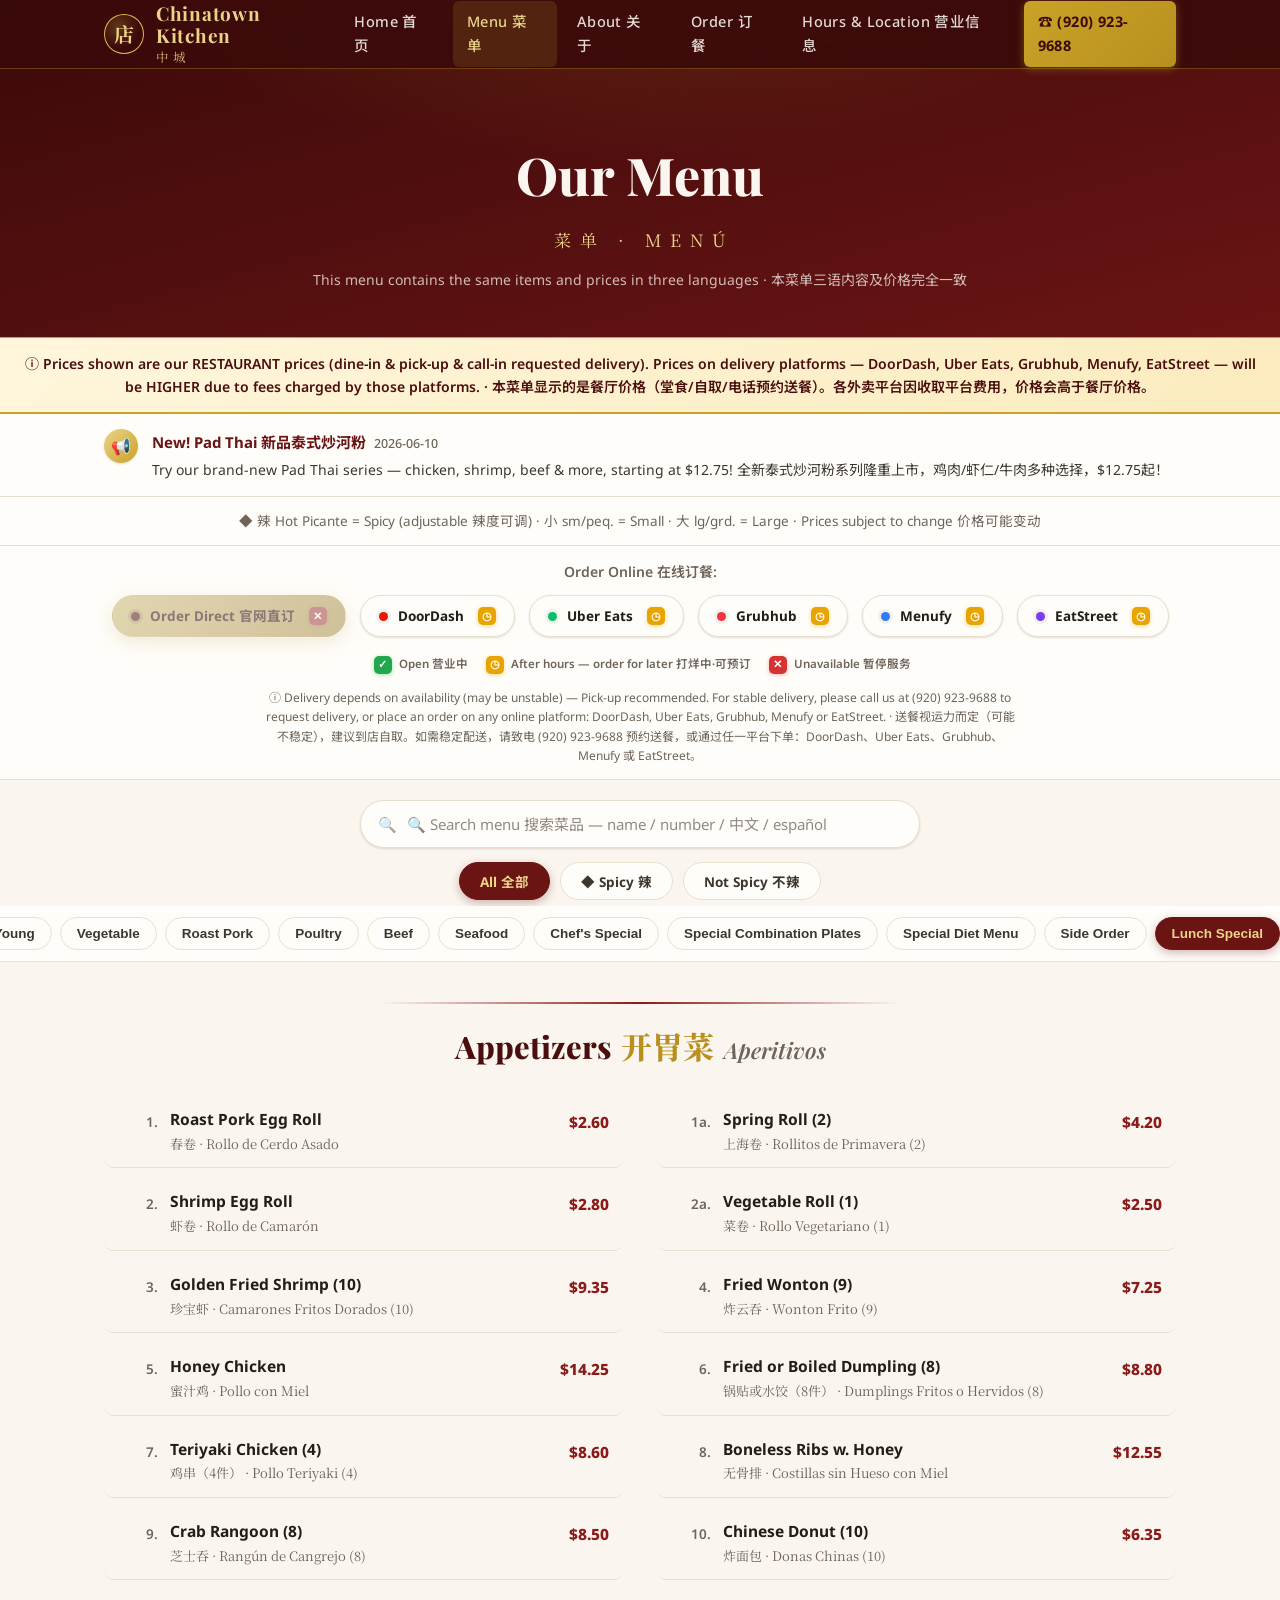
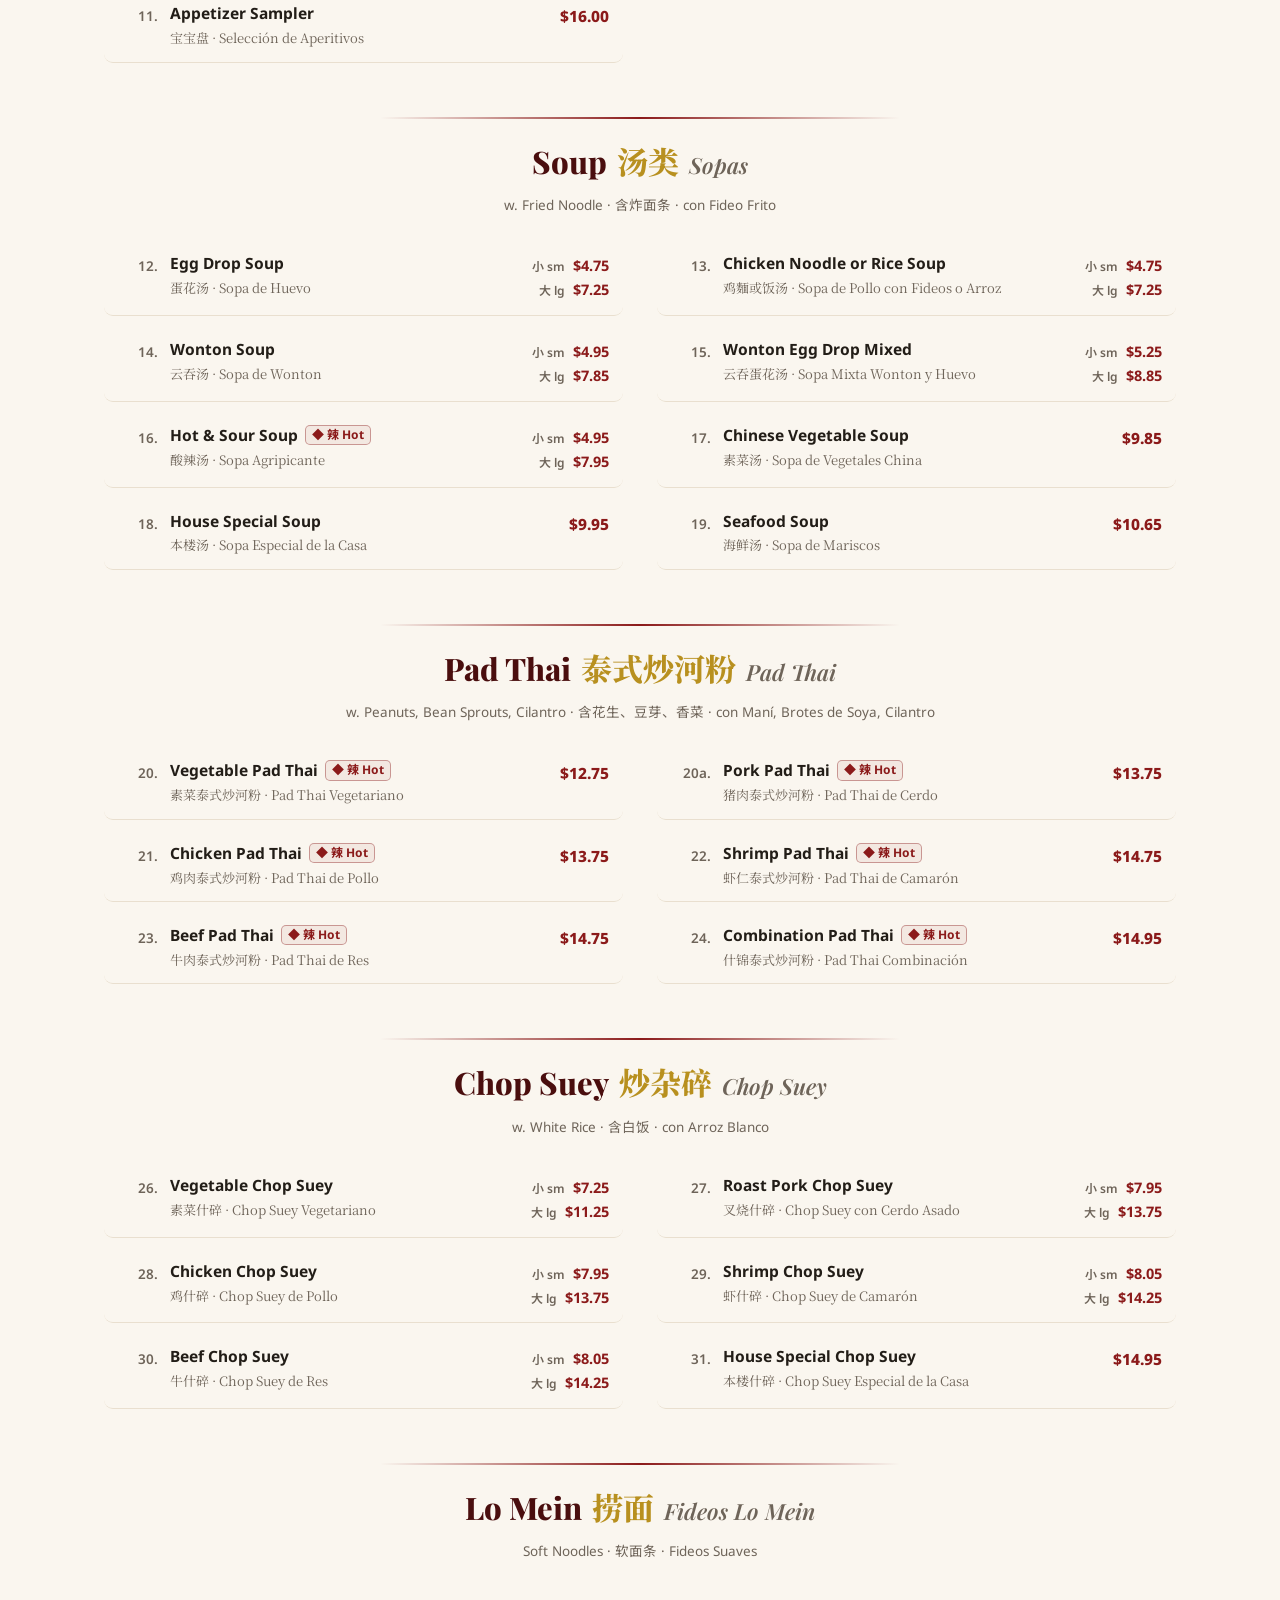
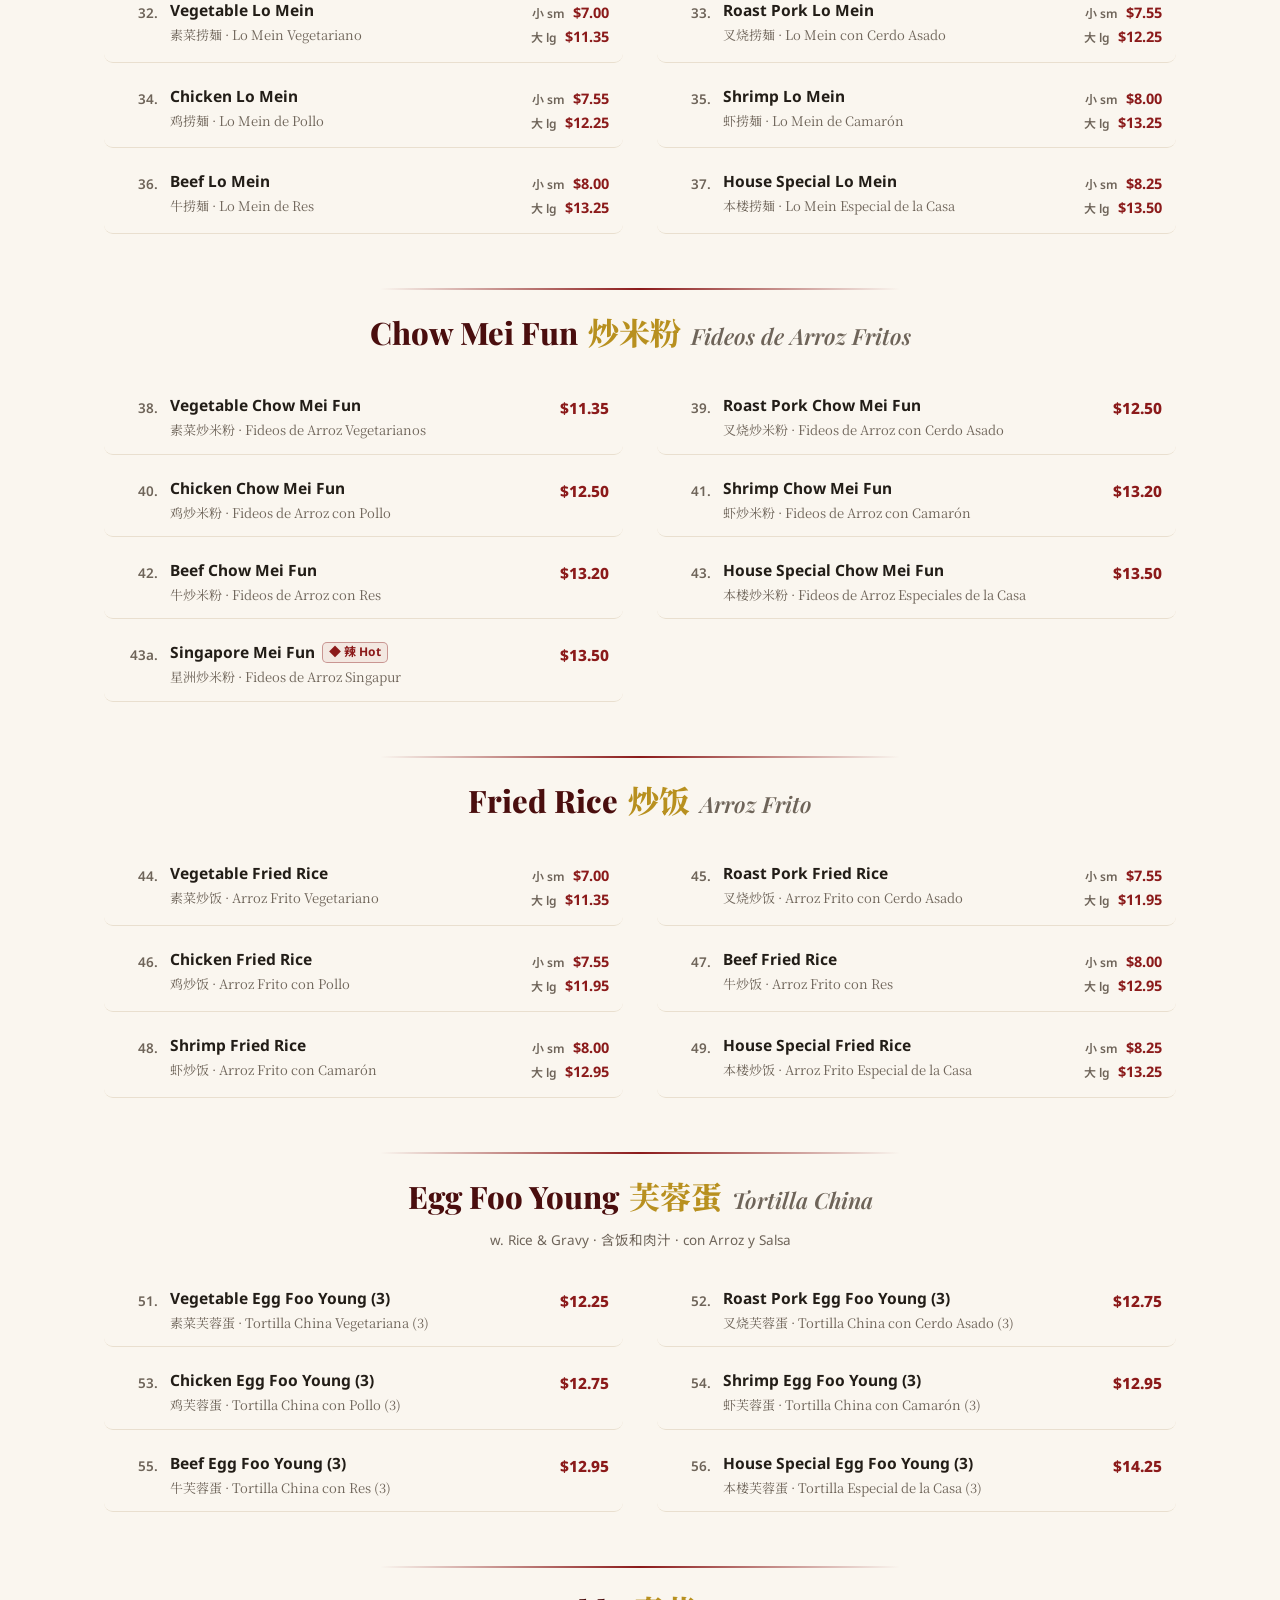
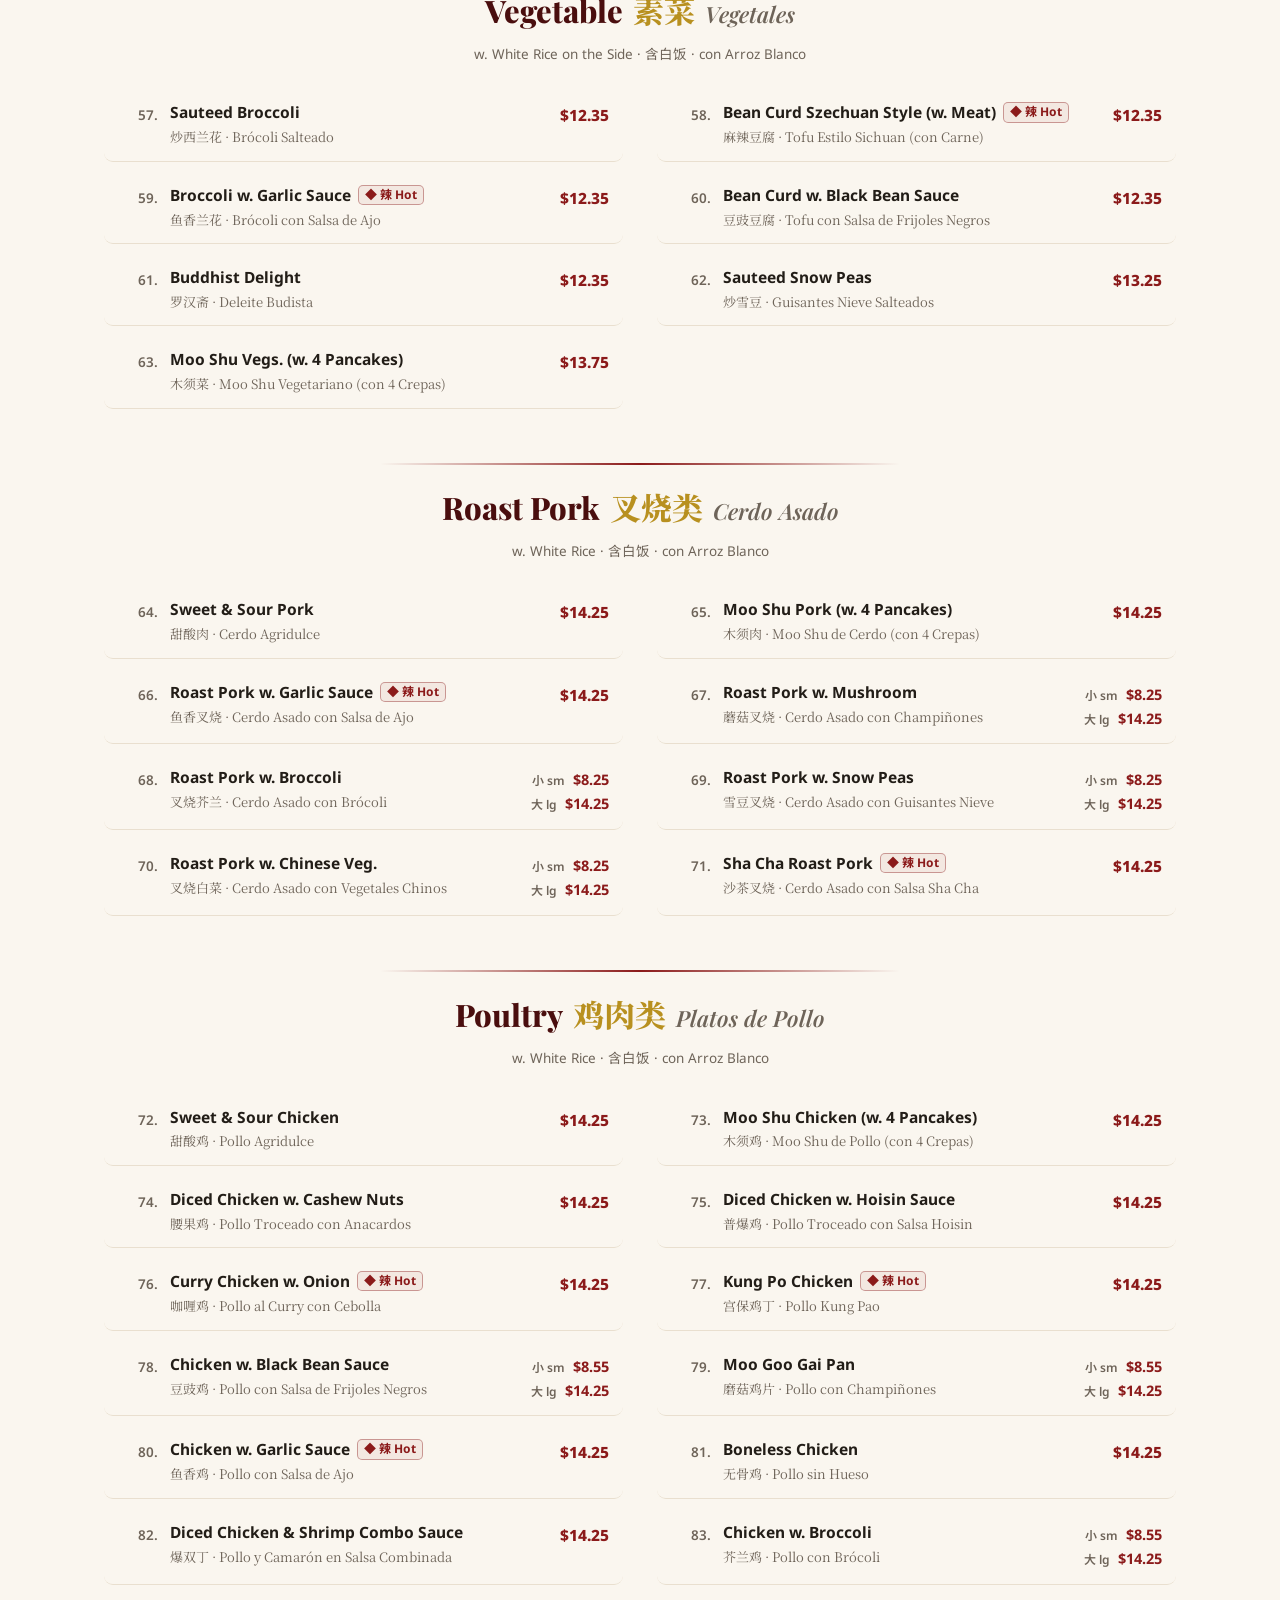
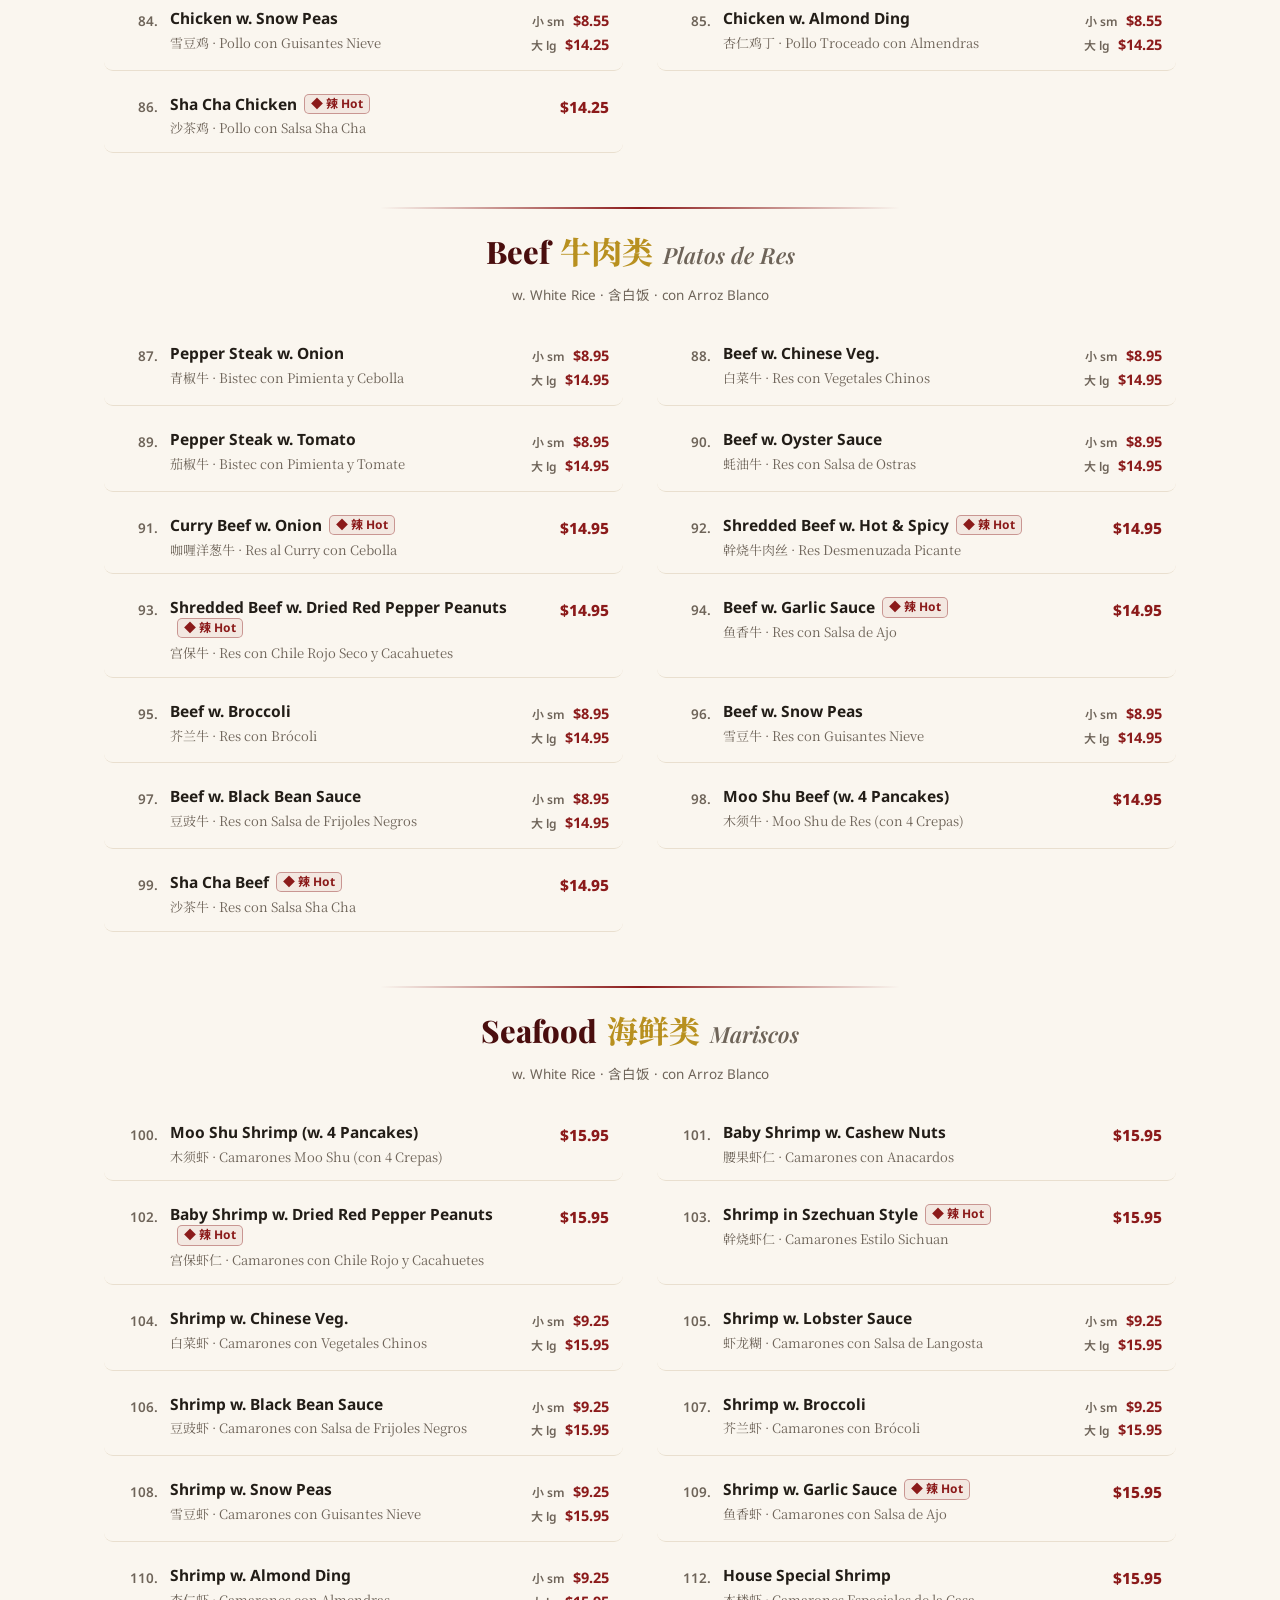
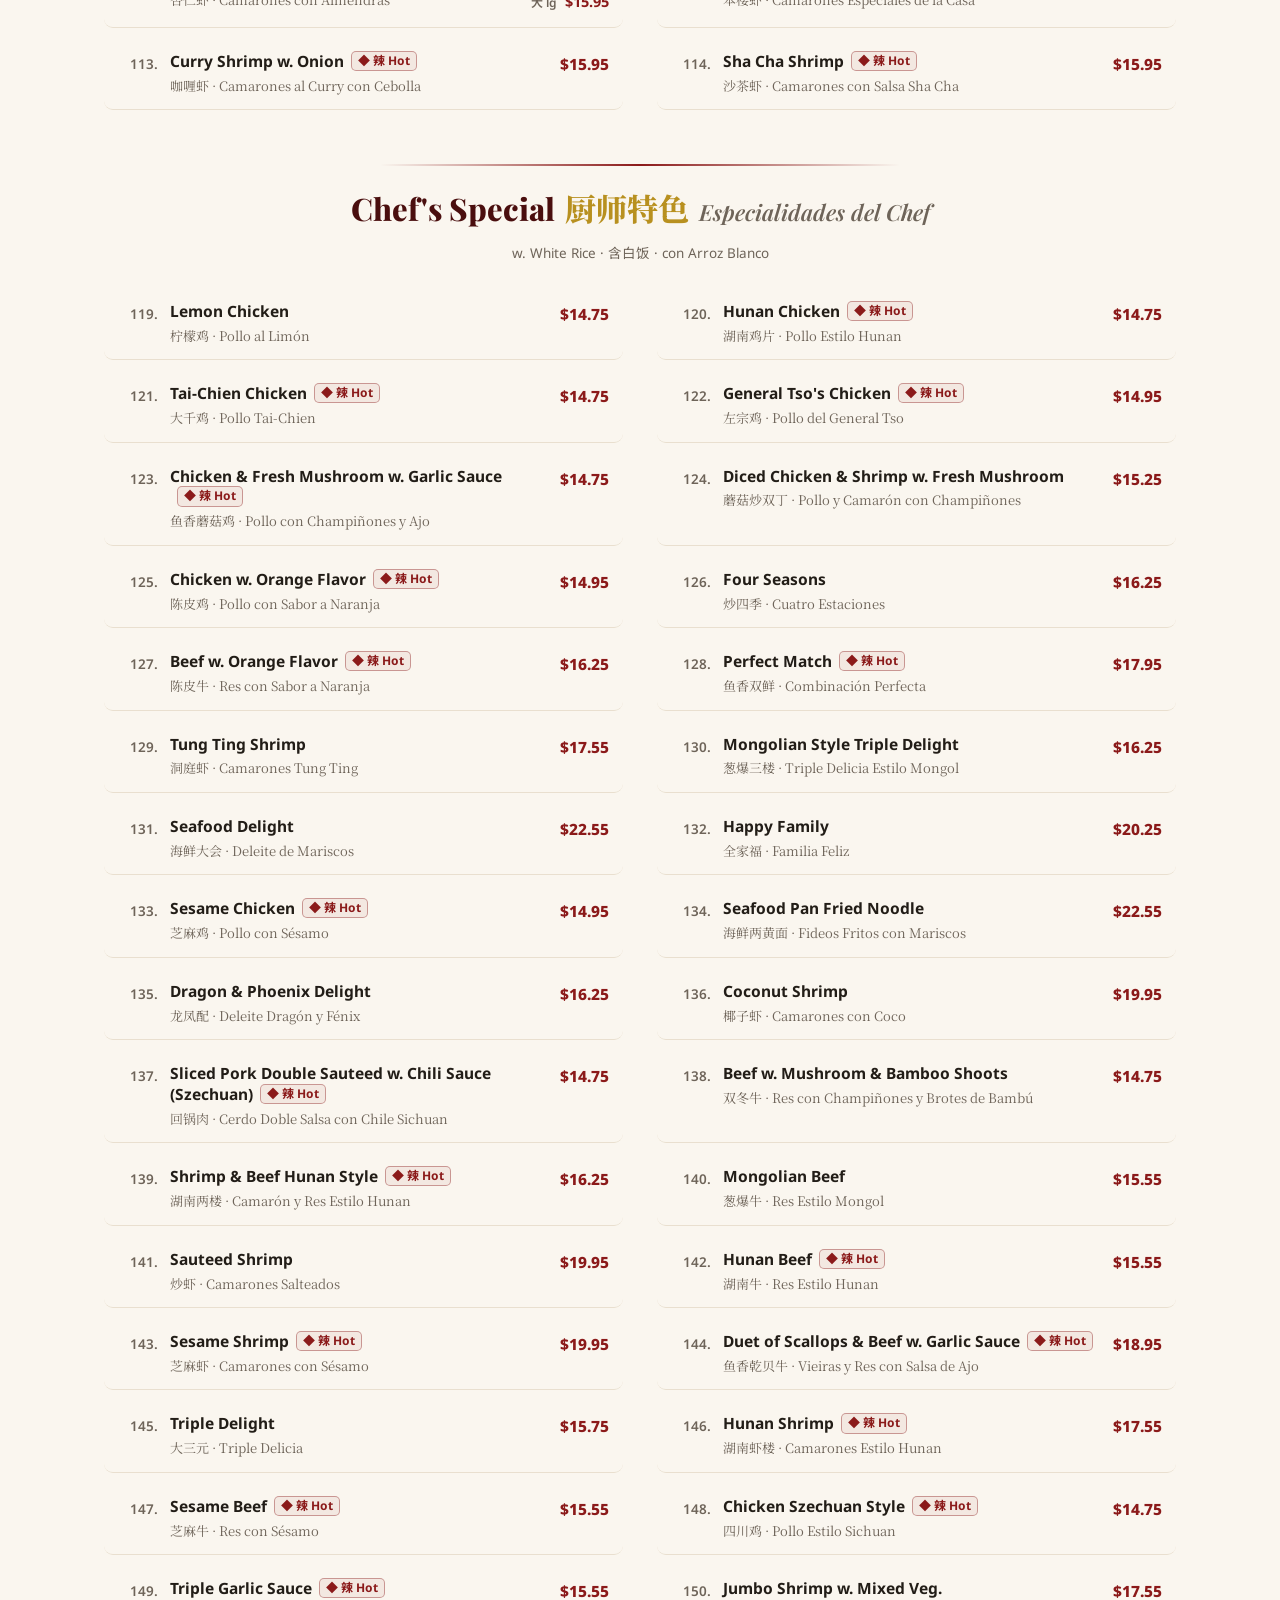
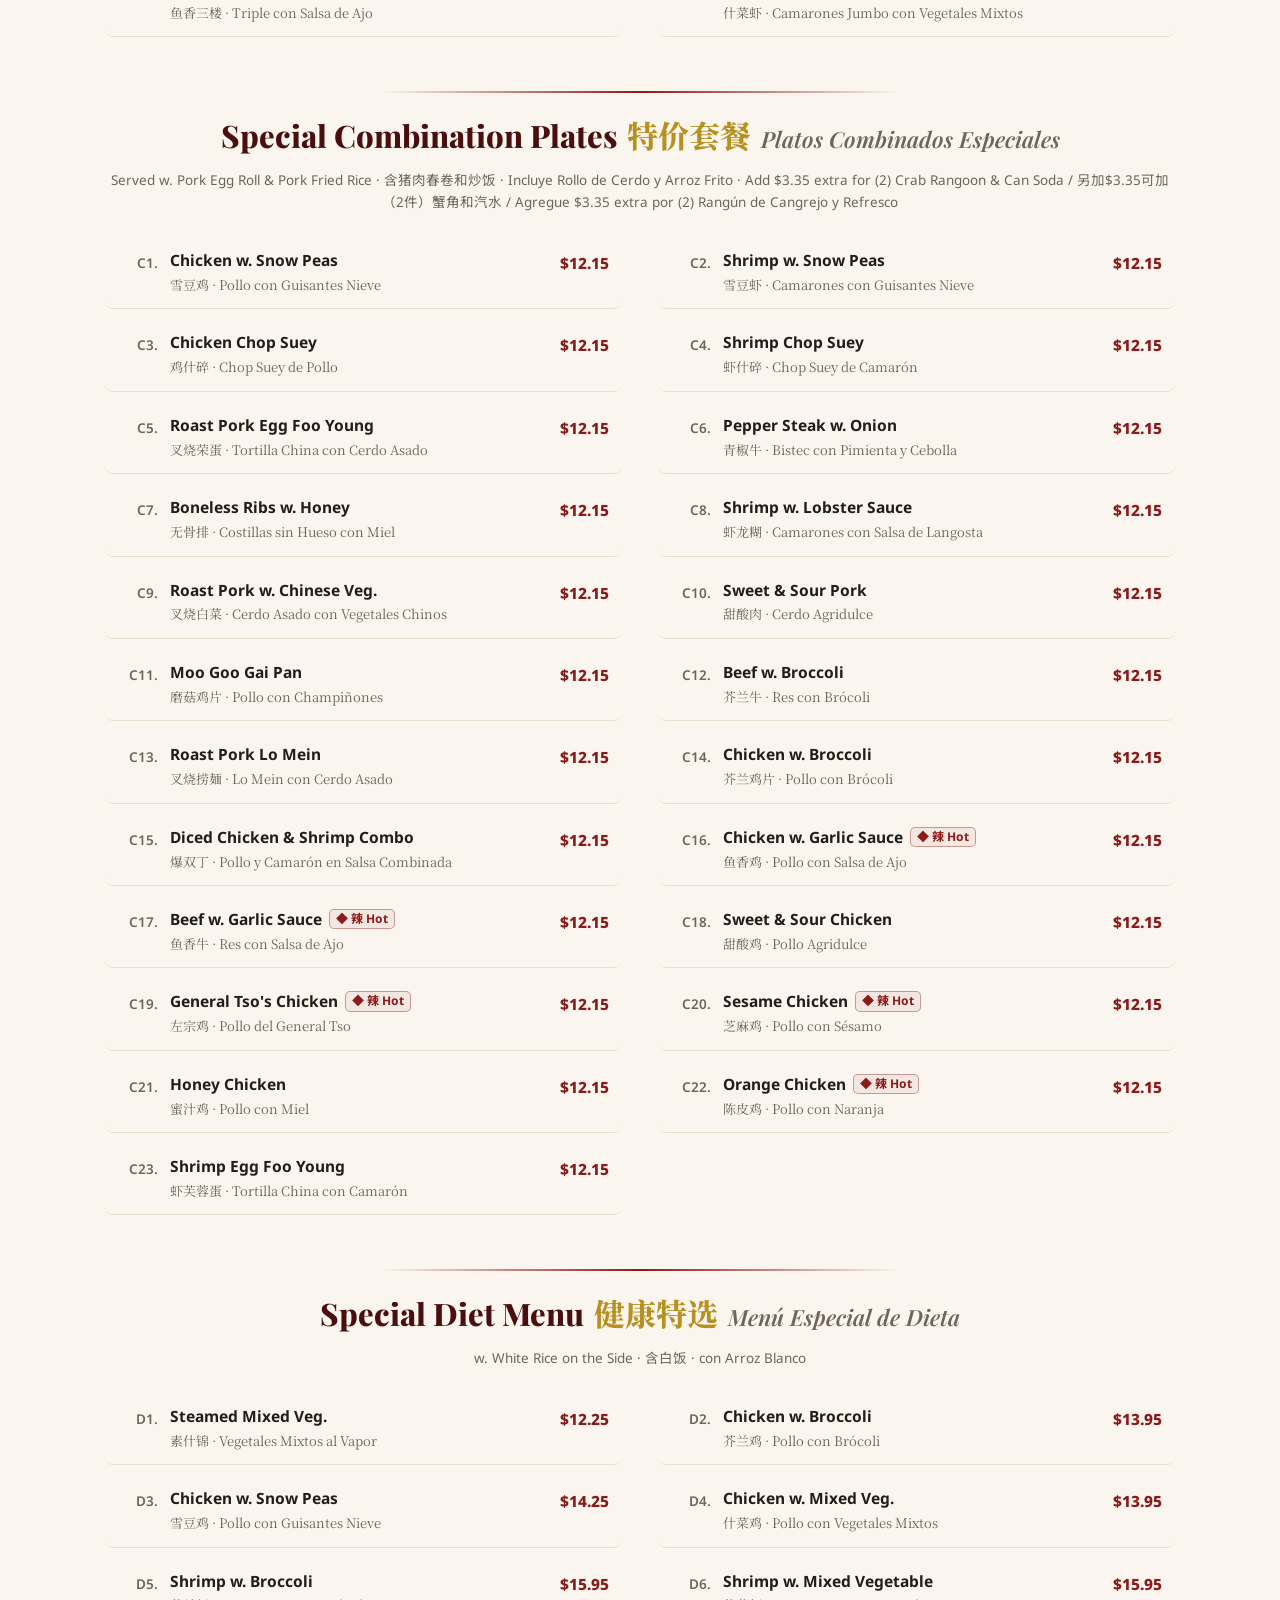
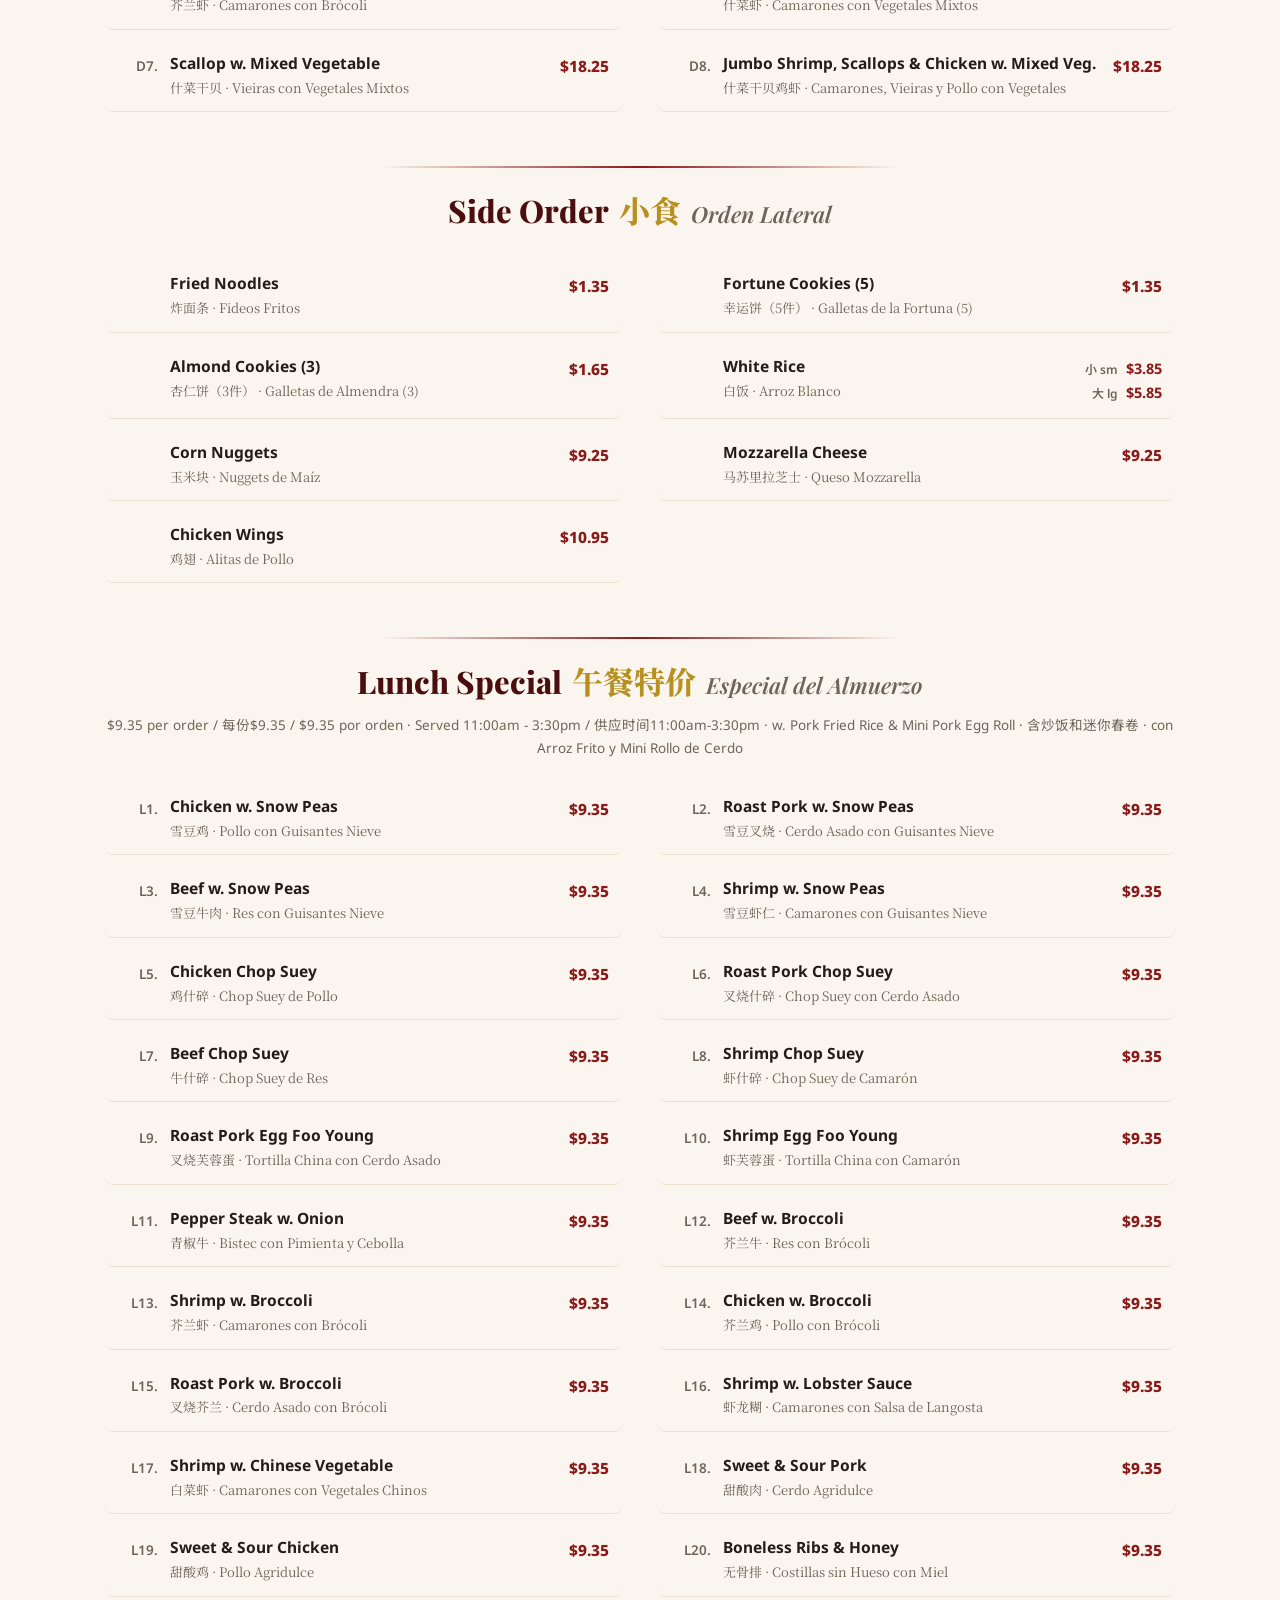
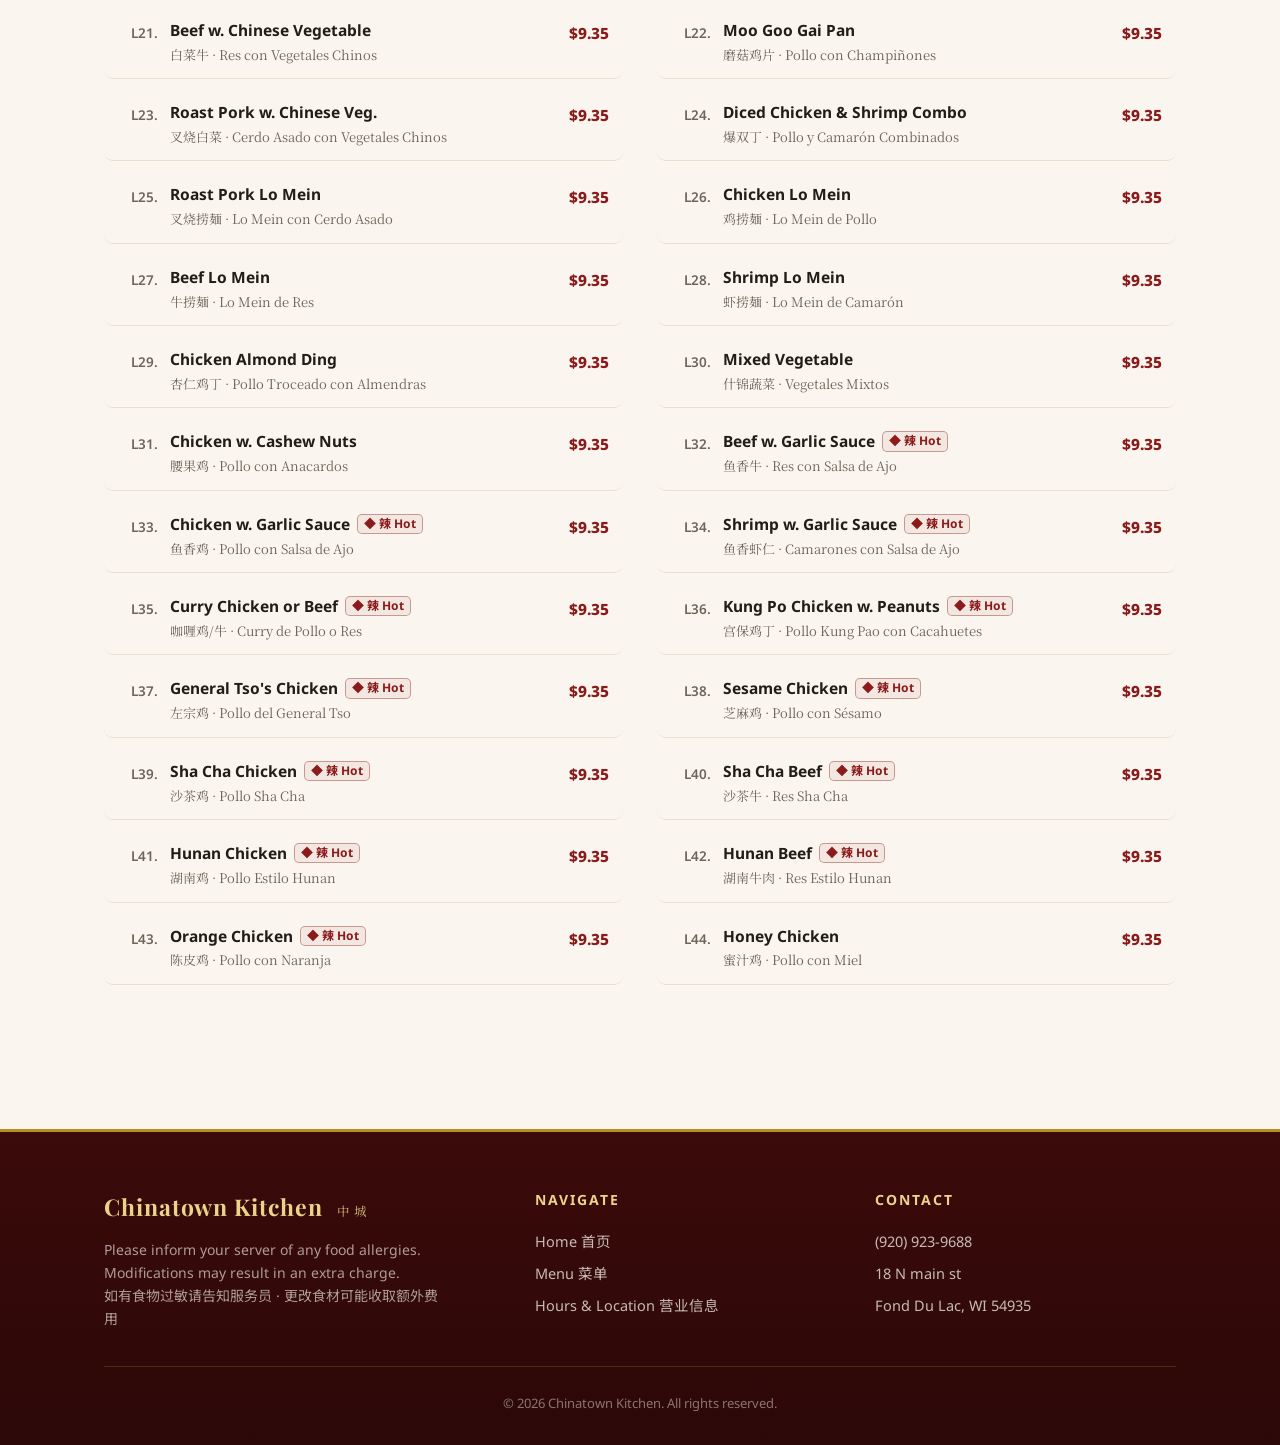
==== commit 67776f12: "update_2" ====
--- a/menu.html
+++ b/menu.html
@@ -49,6 +49,7 @@
   <div class="order-strip-inner">
     <span class="order-strip-label" data-config="ORDER_STRIP_LABEL">Order Online 在线订餐:</span>
     <div class="order-platforms"></div>
+    <div class="order-status-legend order-status-legend-strip"></div>
     <p class="order-note order-note-strip"></p>
   </div>
 </div>
--- a/css/style.css
+++ b/css/style.css
@@ -632,3 +632,38 @@
 .filter-chip-spicy.active {
   background: linear-gradient(135deg, var(--red-700), var(--red-900));
 }
+
+/* ══════════════════════════════════════════════════════════════════════════
+   平台状态指示灯（绿=营业 黄=可预订 红=暂停，由 ORDER_*_STATUS 控制）
+   ══════════════════════════════════════════════════════════════════════════ */
+/* 状态徽章：圆角小方块+符号（✓/◷/✕），与左侧圆形品牌点形态完全不同，不会混淆 */
+.status-badge {
+  flex: 0 0 auto; margin-left: 4px;
+  width: 18px; height: 18px; border-radius: 5px;
+  display: inline-flex; align-items: center; justify-content: center;
+  font-size: 11px; font-weight: 900; line-height: 1; color: #fff;
+  font-family: -apple-system, 'Segoe UI', sans-serif;
+}
+.status-open   { background: #1FA84D; box-shadow: 0 1px 4px rgba(31,168,77,.4);  animation: statusPulse 2.2s ease-in-out infinite; }
+.status-future { background: #E8A400; box-shadow: 0 1px 4px rgba(232,164,0,.4); }
+.status-closed { background: #D63333; box-shadow: 0 1px 4px rgba(214,51,51,.35); }
+@keyframes statusPulse {
+  0%, 100% { box-shadow: 0 1px 4px rgba(31,168,77,.4); }
+  50%      { box-shadow: 0 1px 8px rgba(31,168,77,.65); }
+}
+
+/* 红灯禁用态：变灰、不可点击 */
+.order-btn-disabled {
+  opacity: .55; filter: grayscale(.4);
+  cursor: not-allowed; pointer-events: auto;
+}
+.order-btn-disabled:hover { transform: none; border-color: var(--line); box-shadow: var(--shadow-sm); }
+span.order-btn-primary.order-btn-disabled { color: var(--red-950); }
+
+/* 三色图例 */
+.order-status-legend {
+  display: flex; justify-content: center; gap: 18px; flex-wrap: wrap;
+  margin-top: 14px; font-size: 12.5px; color: var(--ink-500); font-weight: 600;
+}
+.legend-item { display: inline-flex; align-items: center; gap: 7px; }
+.order-status-legend-strip { flex-basis: 100%; margin-top: 6px; font-size: 11.5px; gap: 14px; }
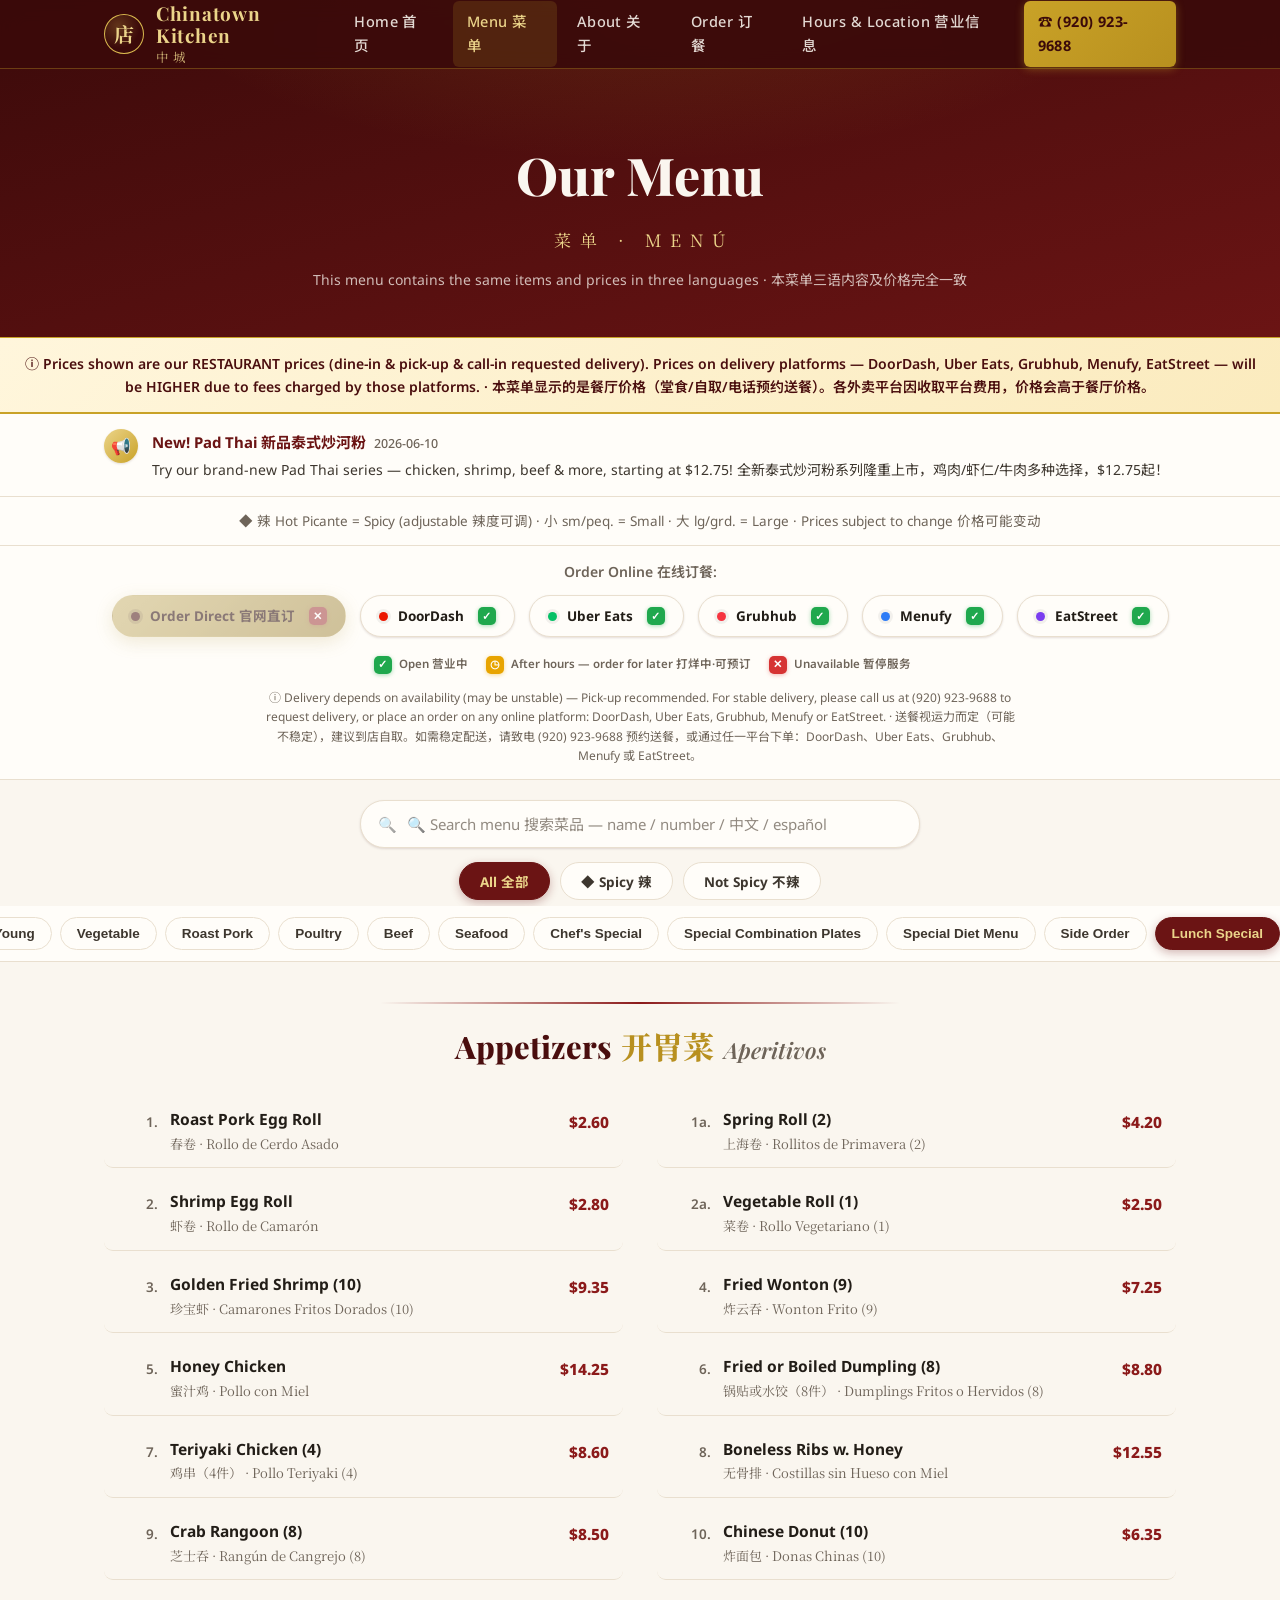
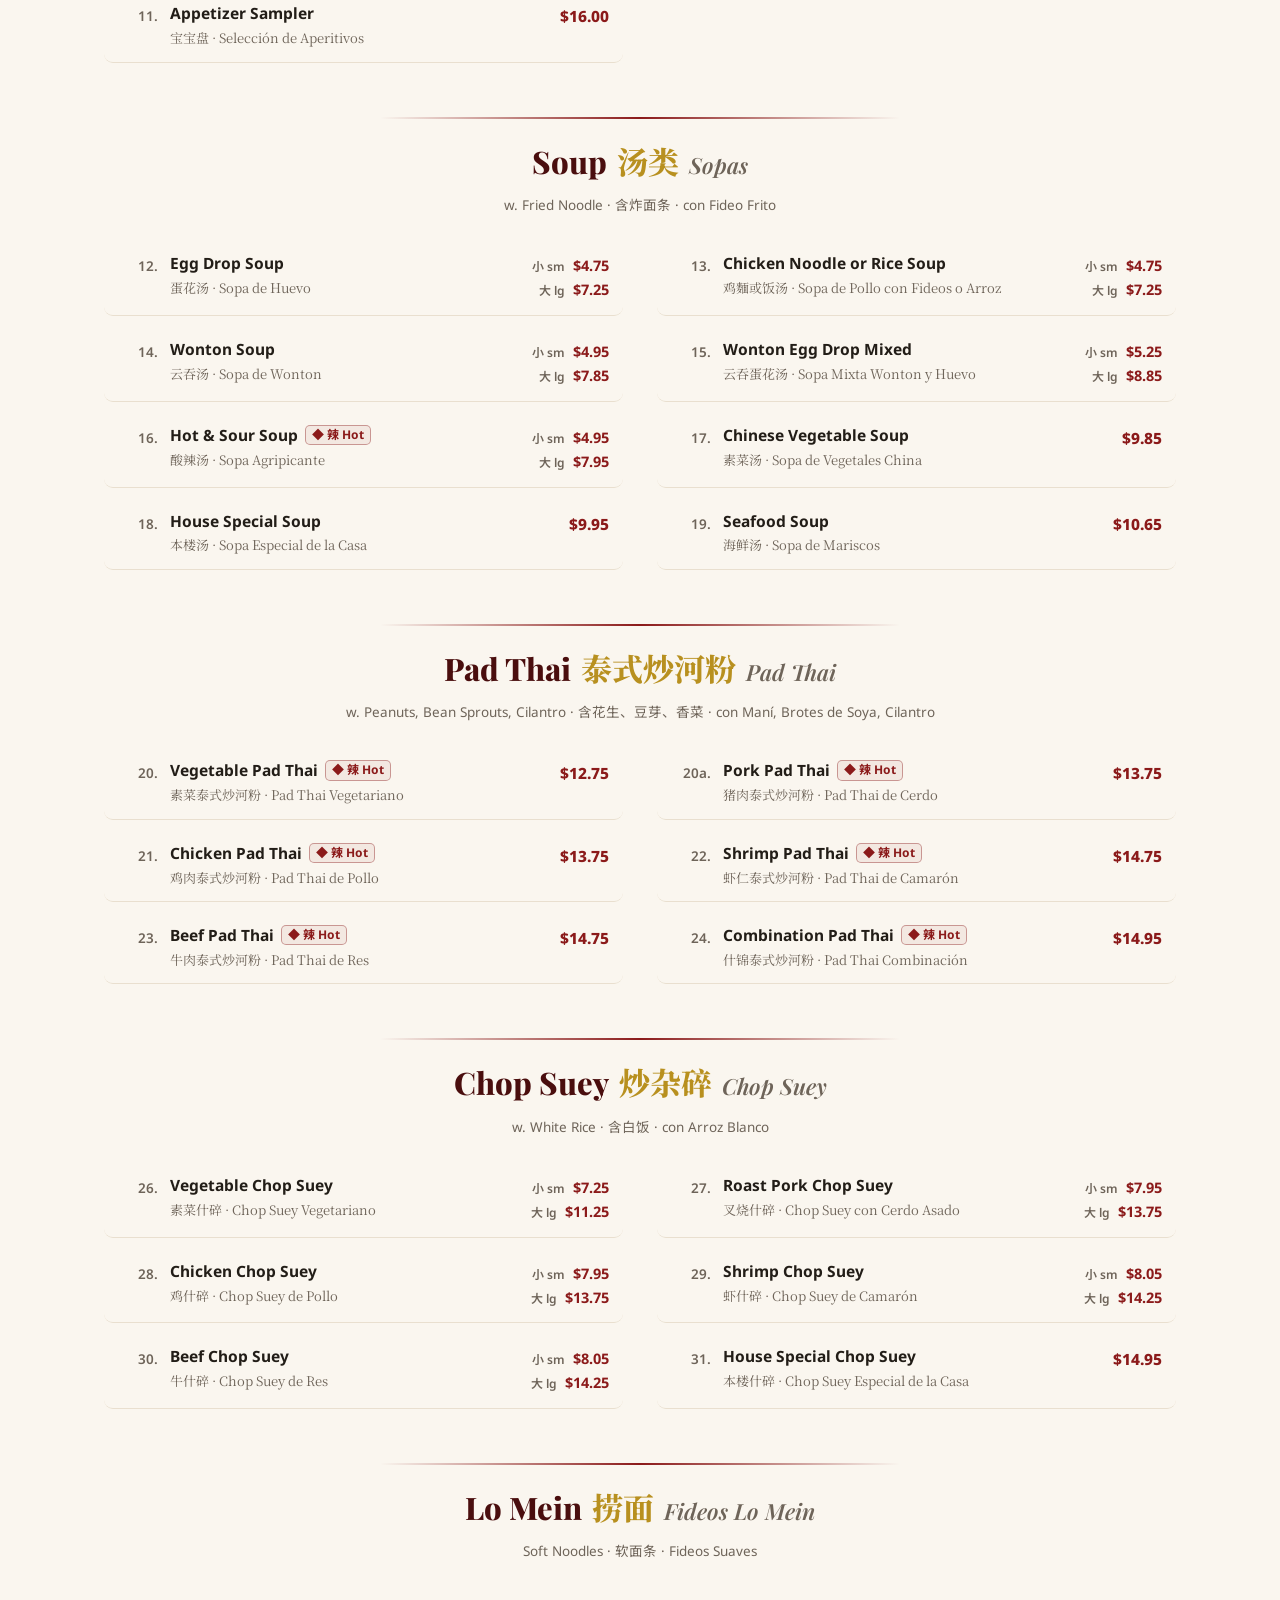
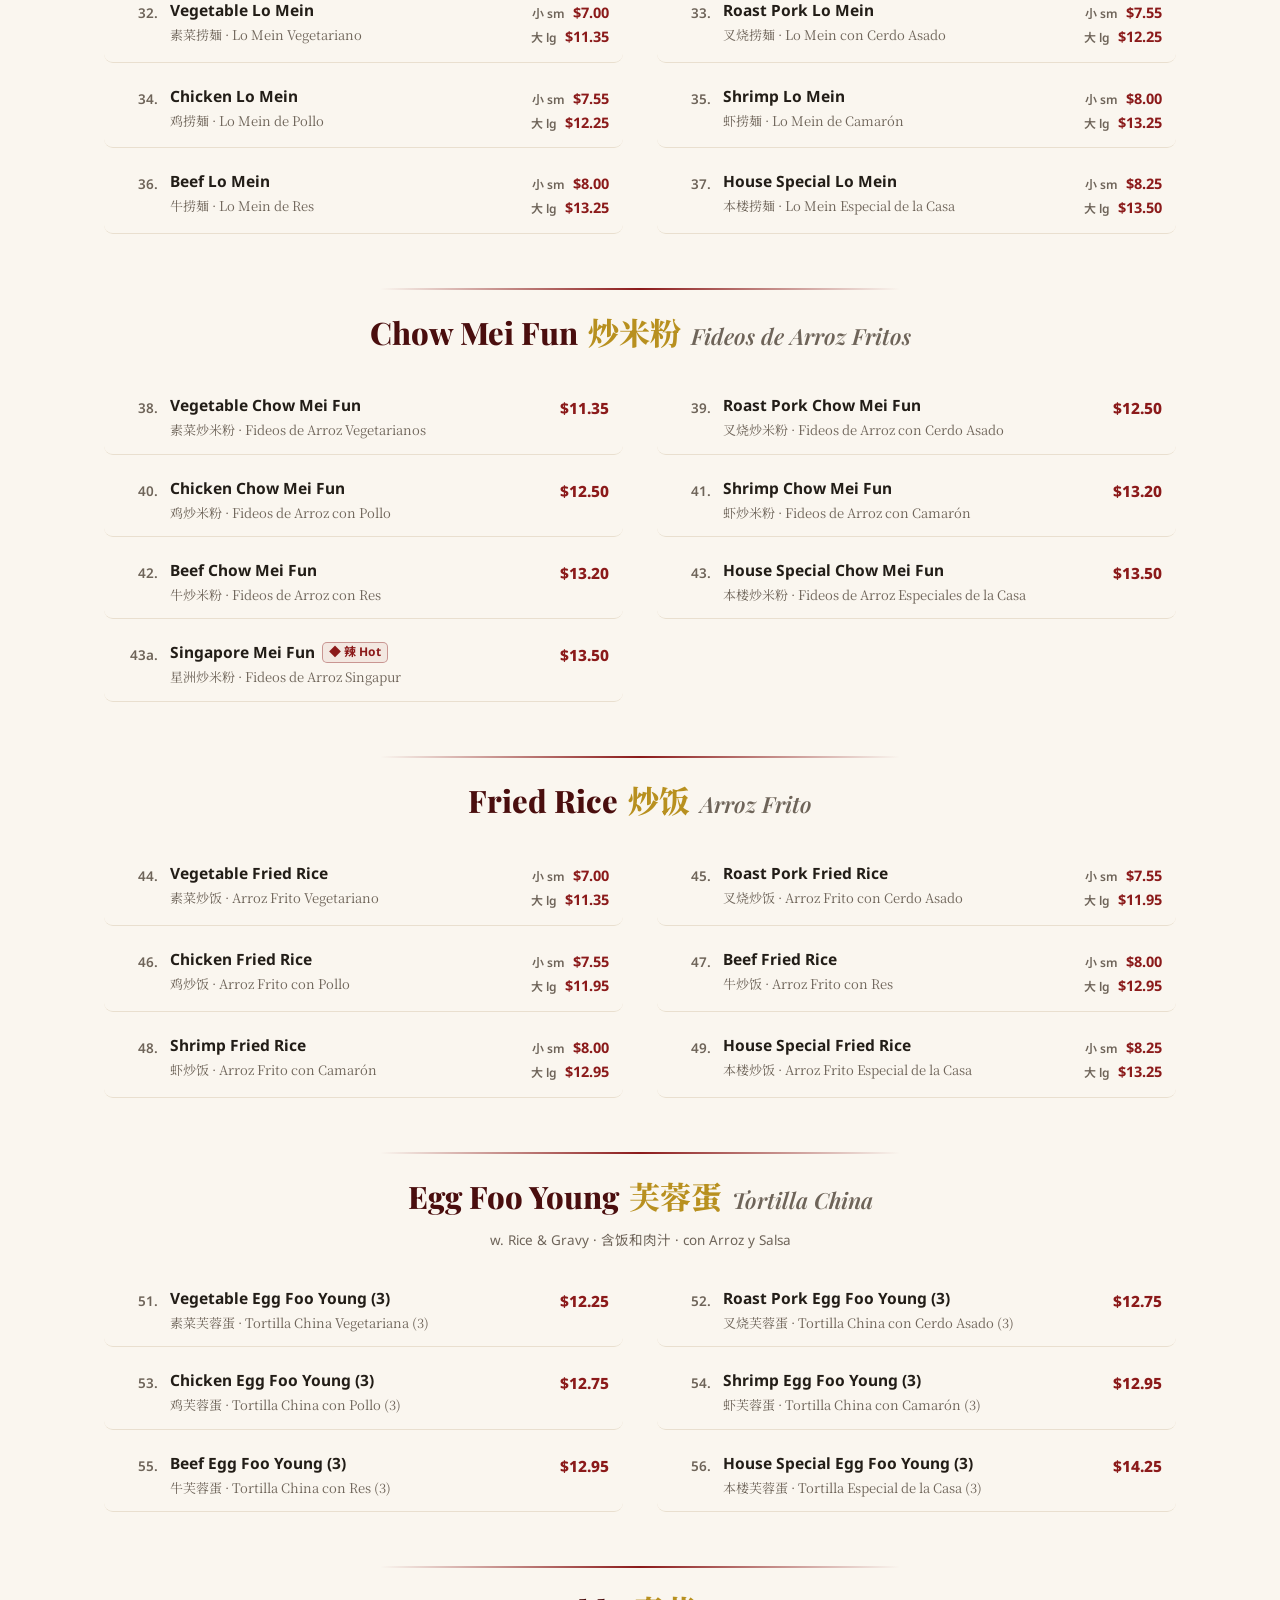
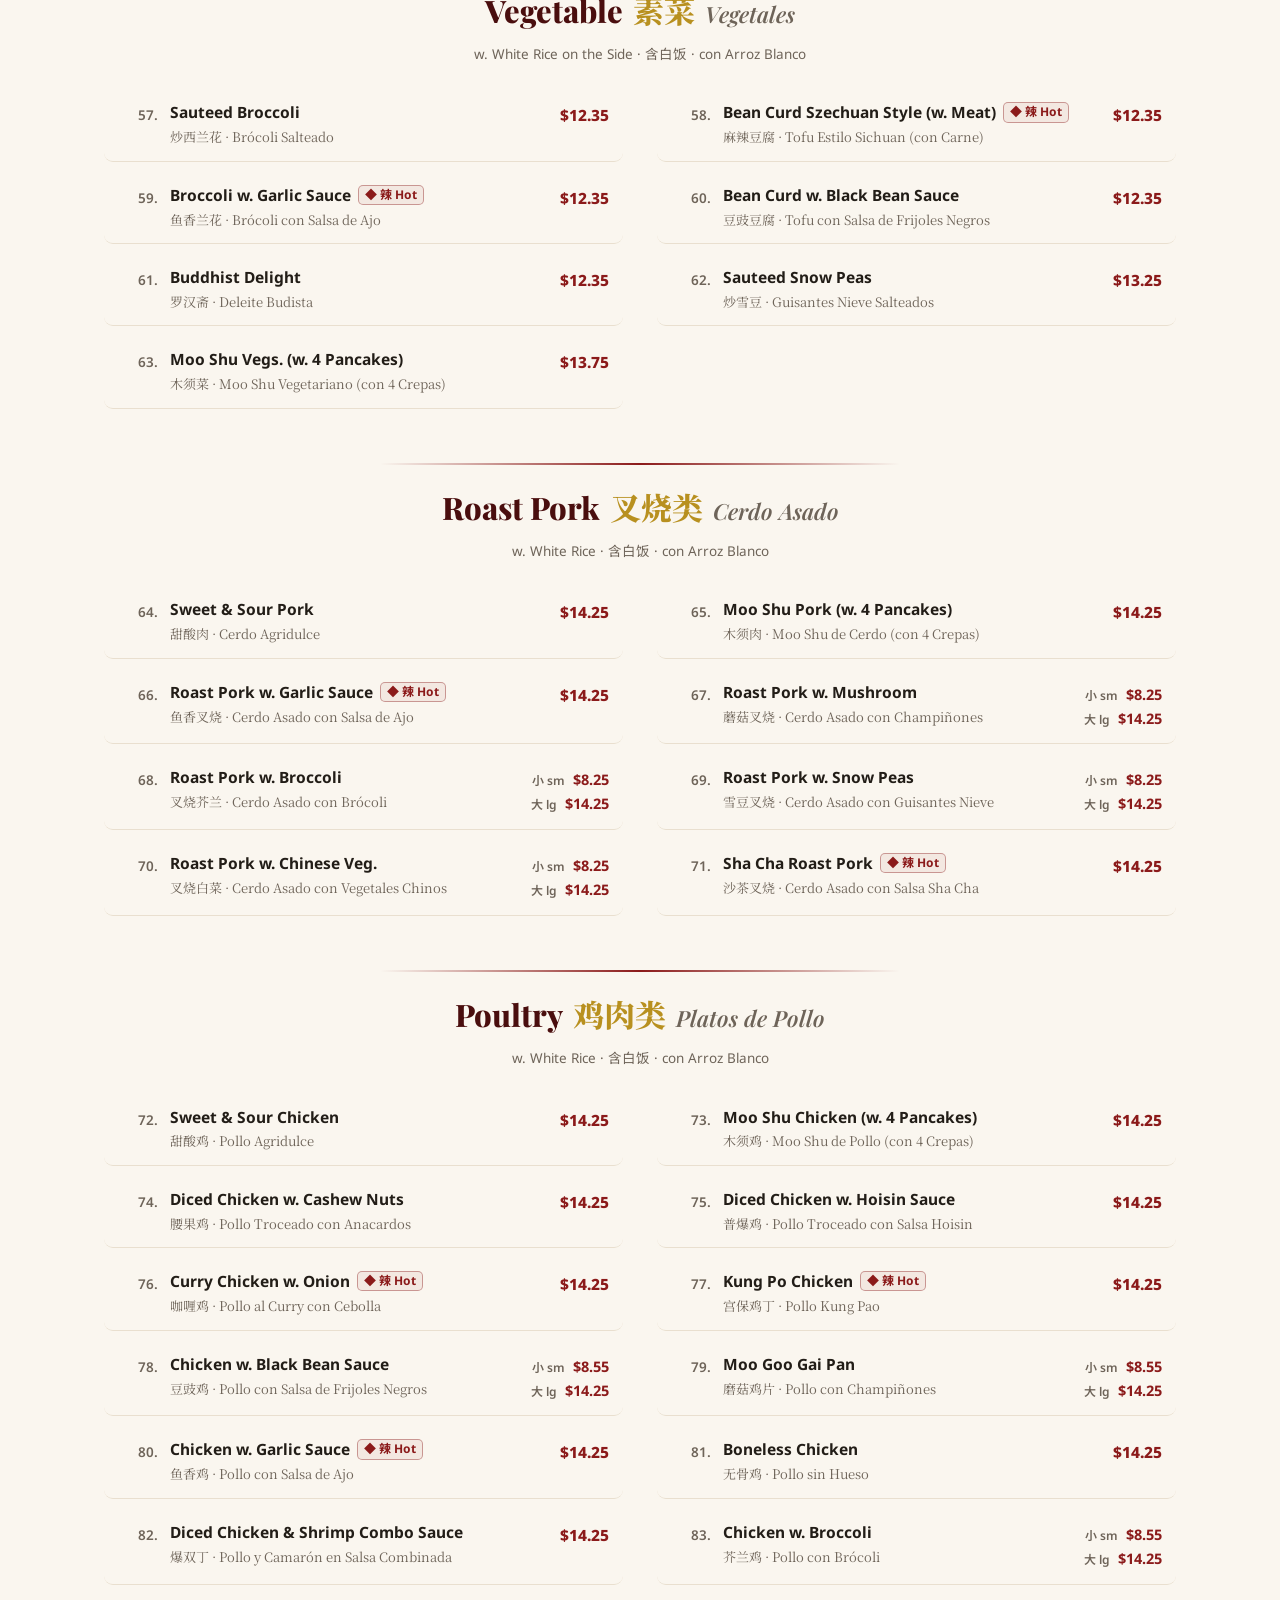
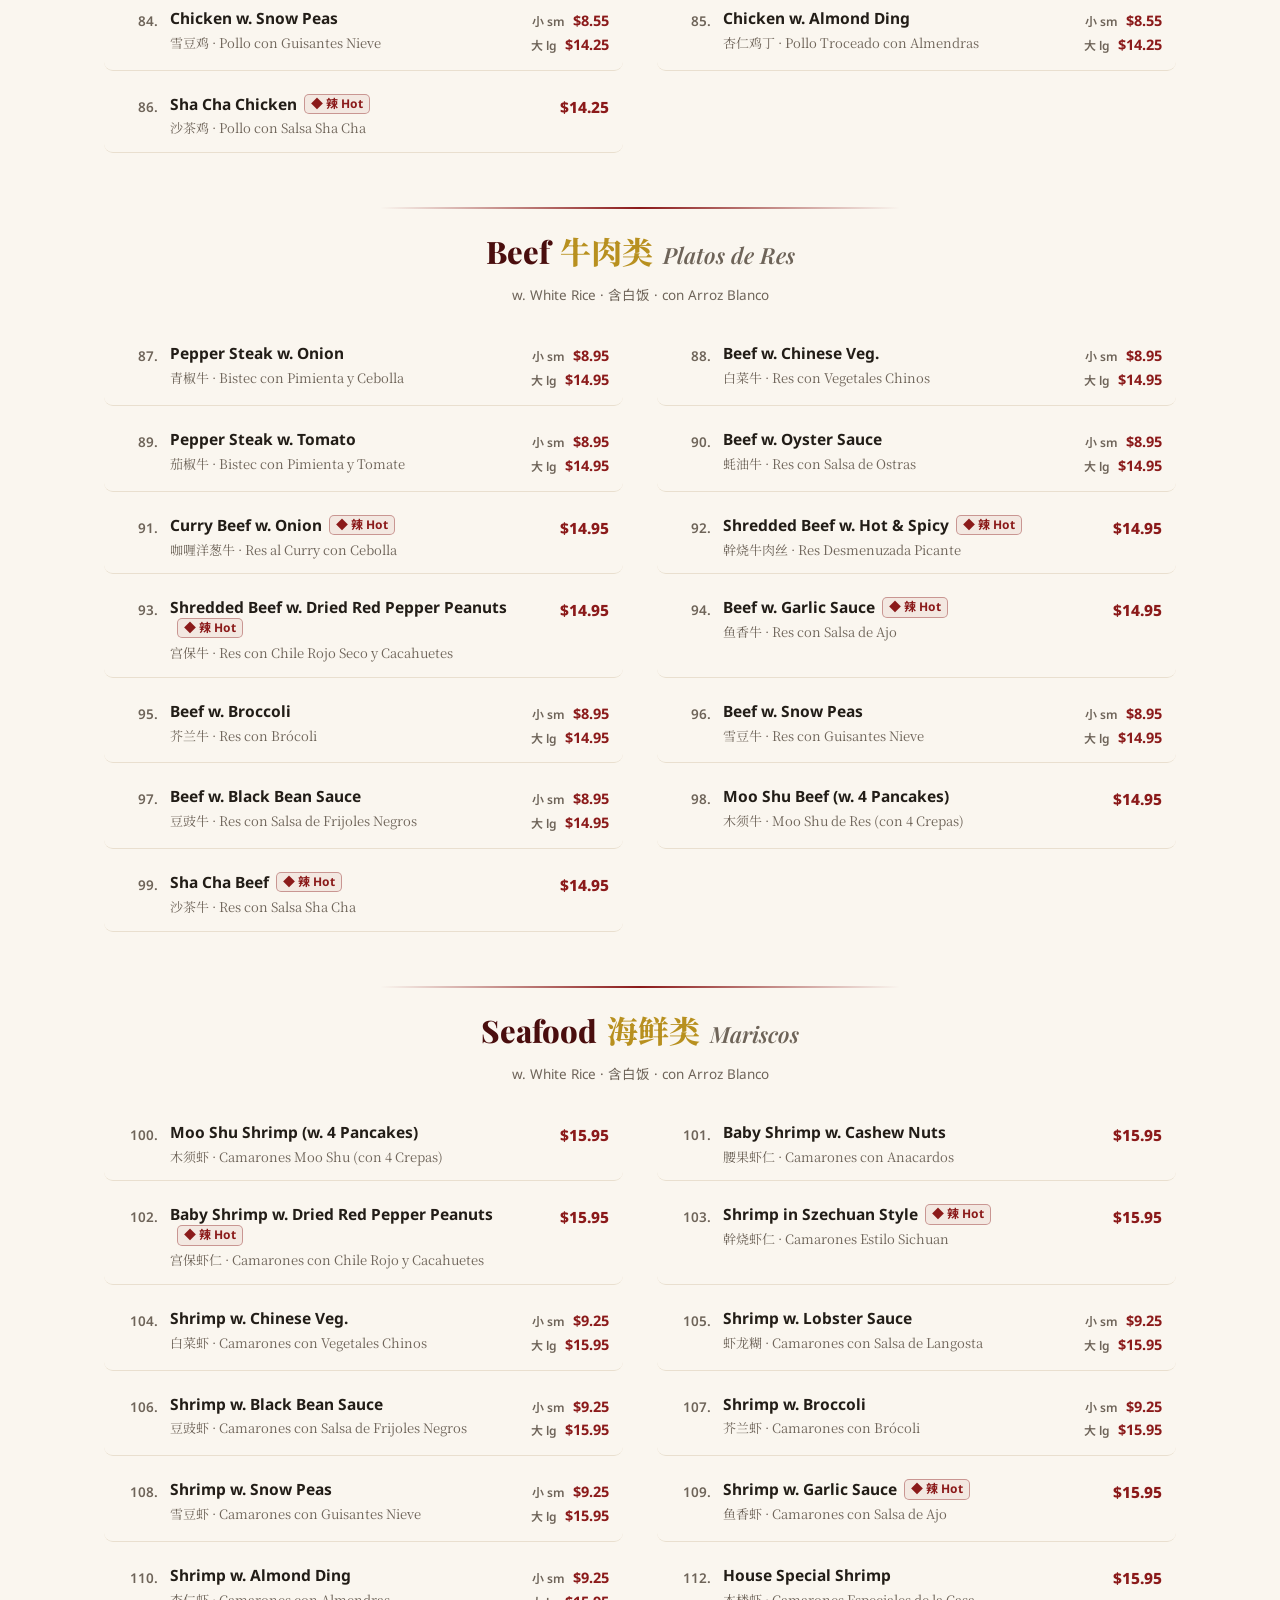
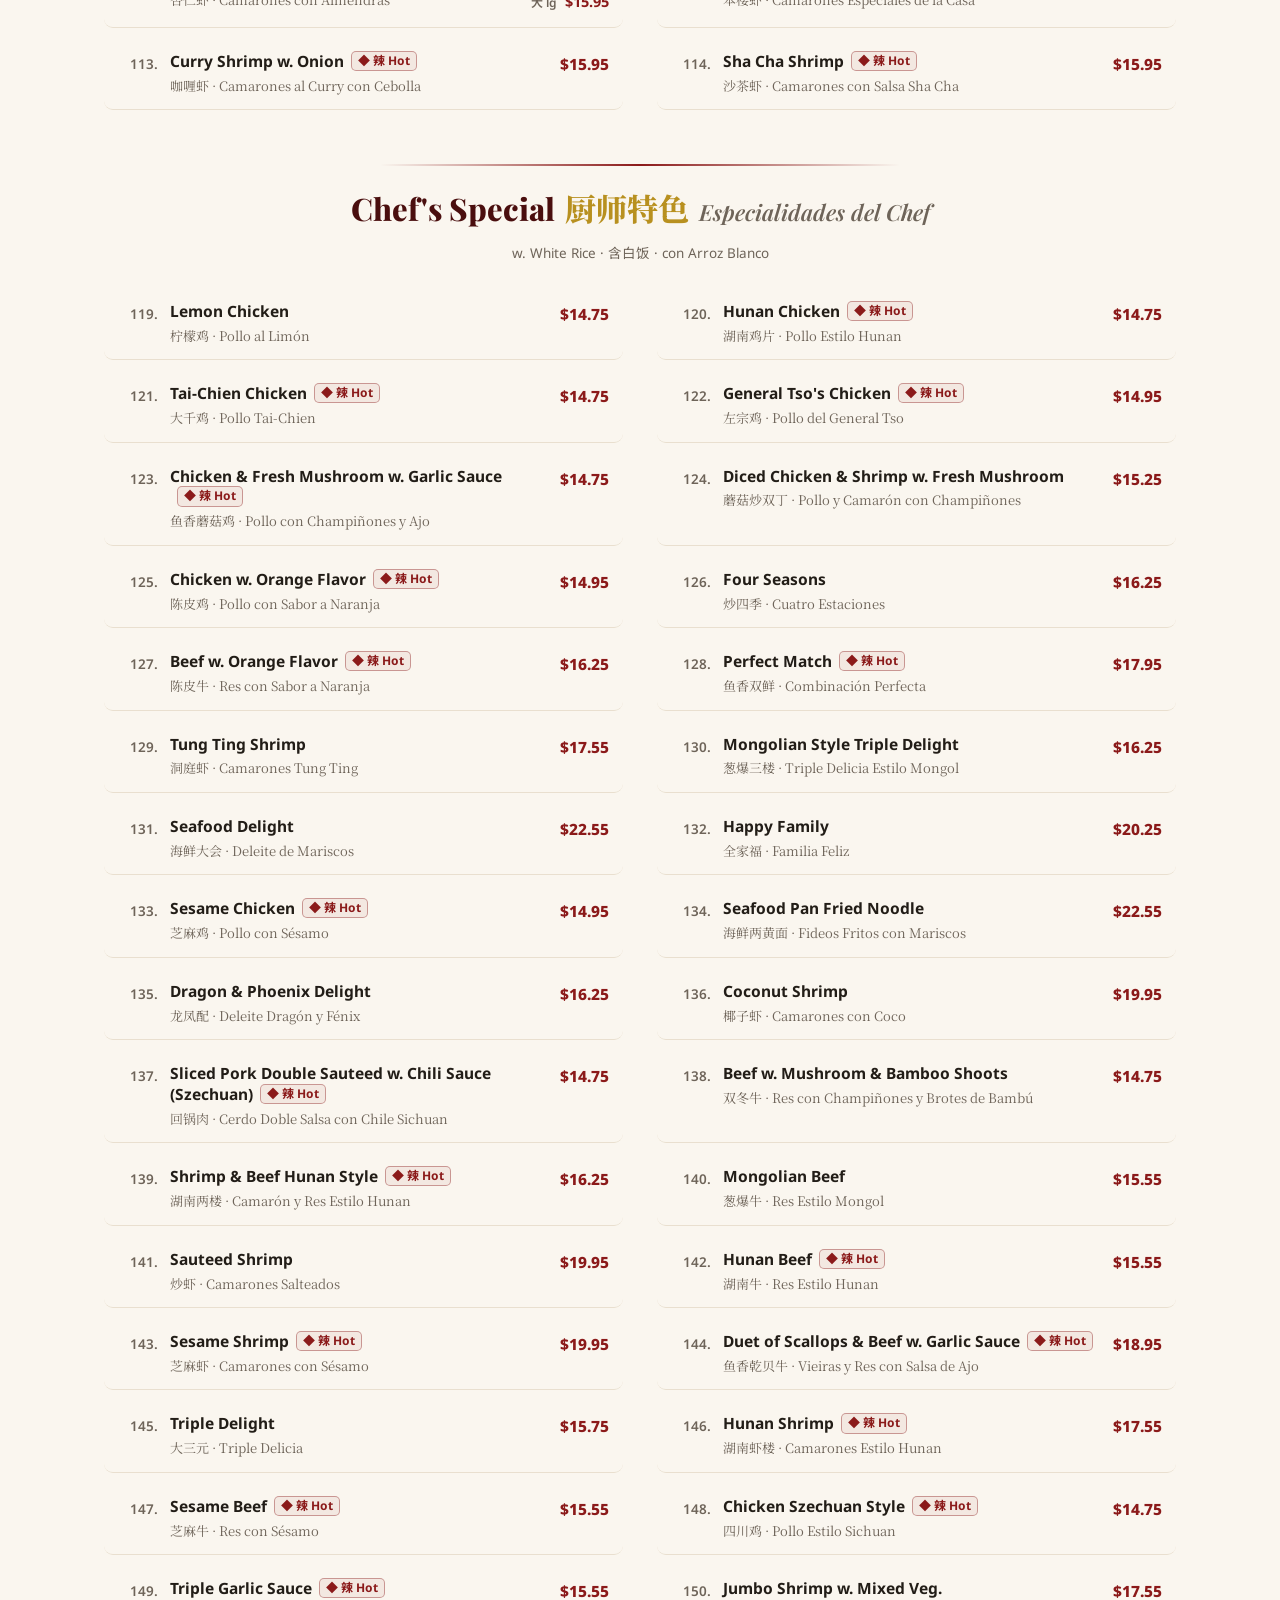
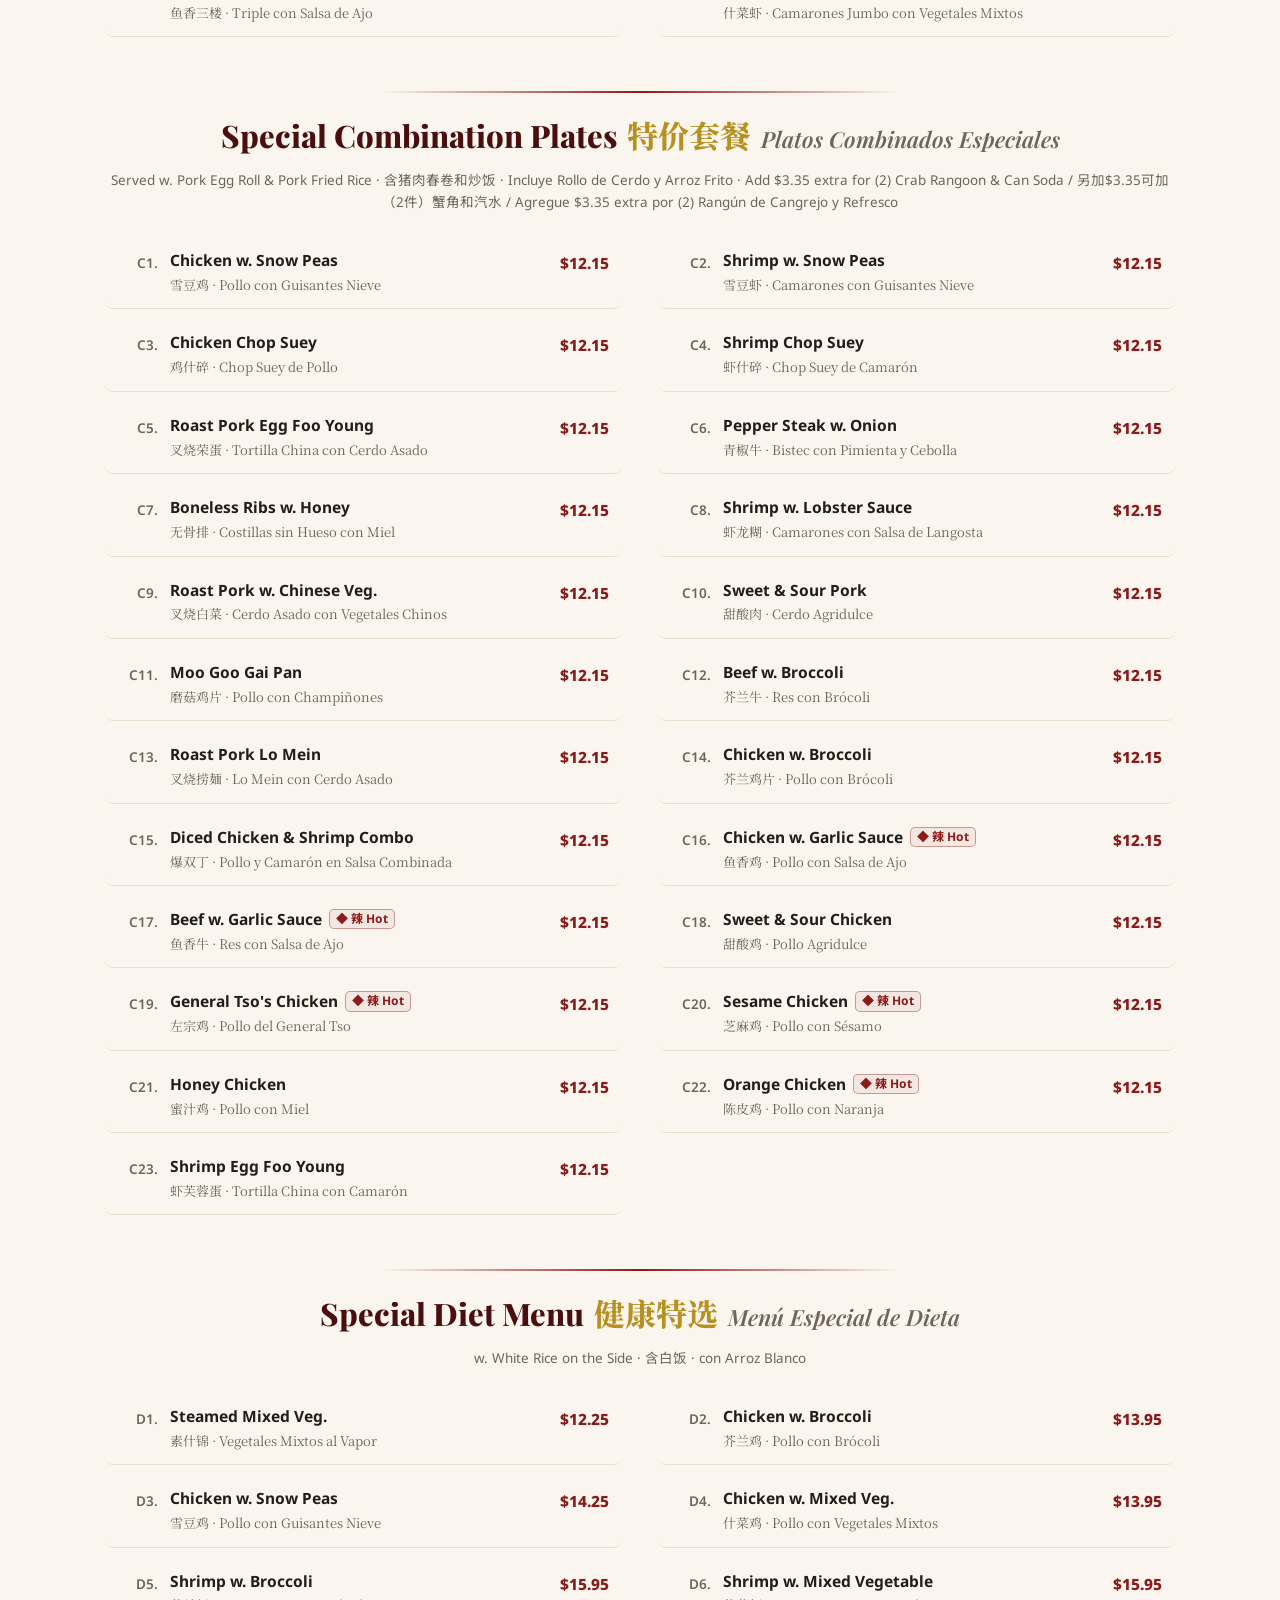
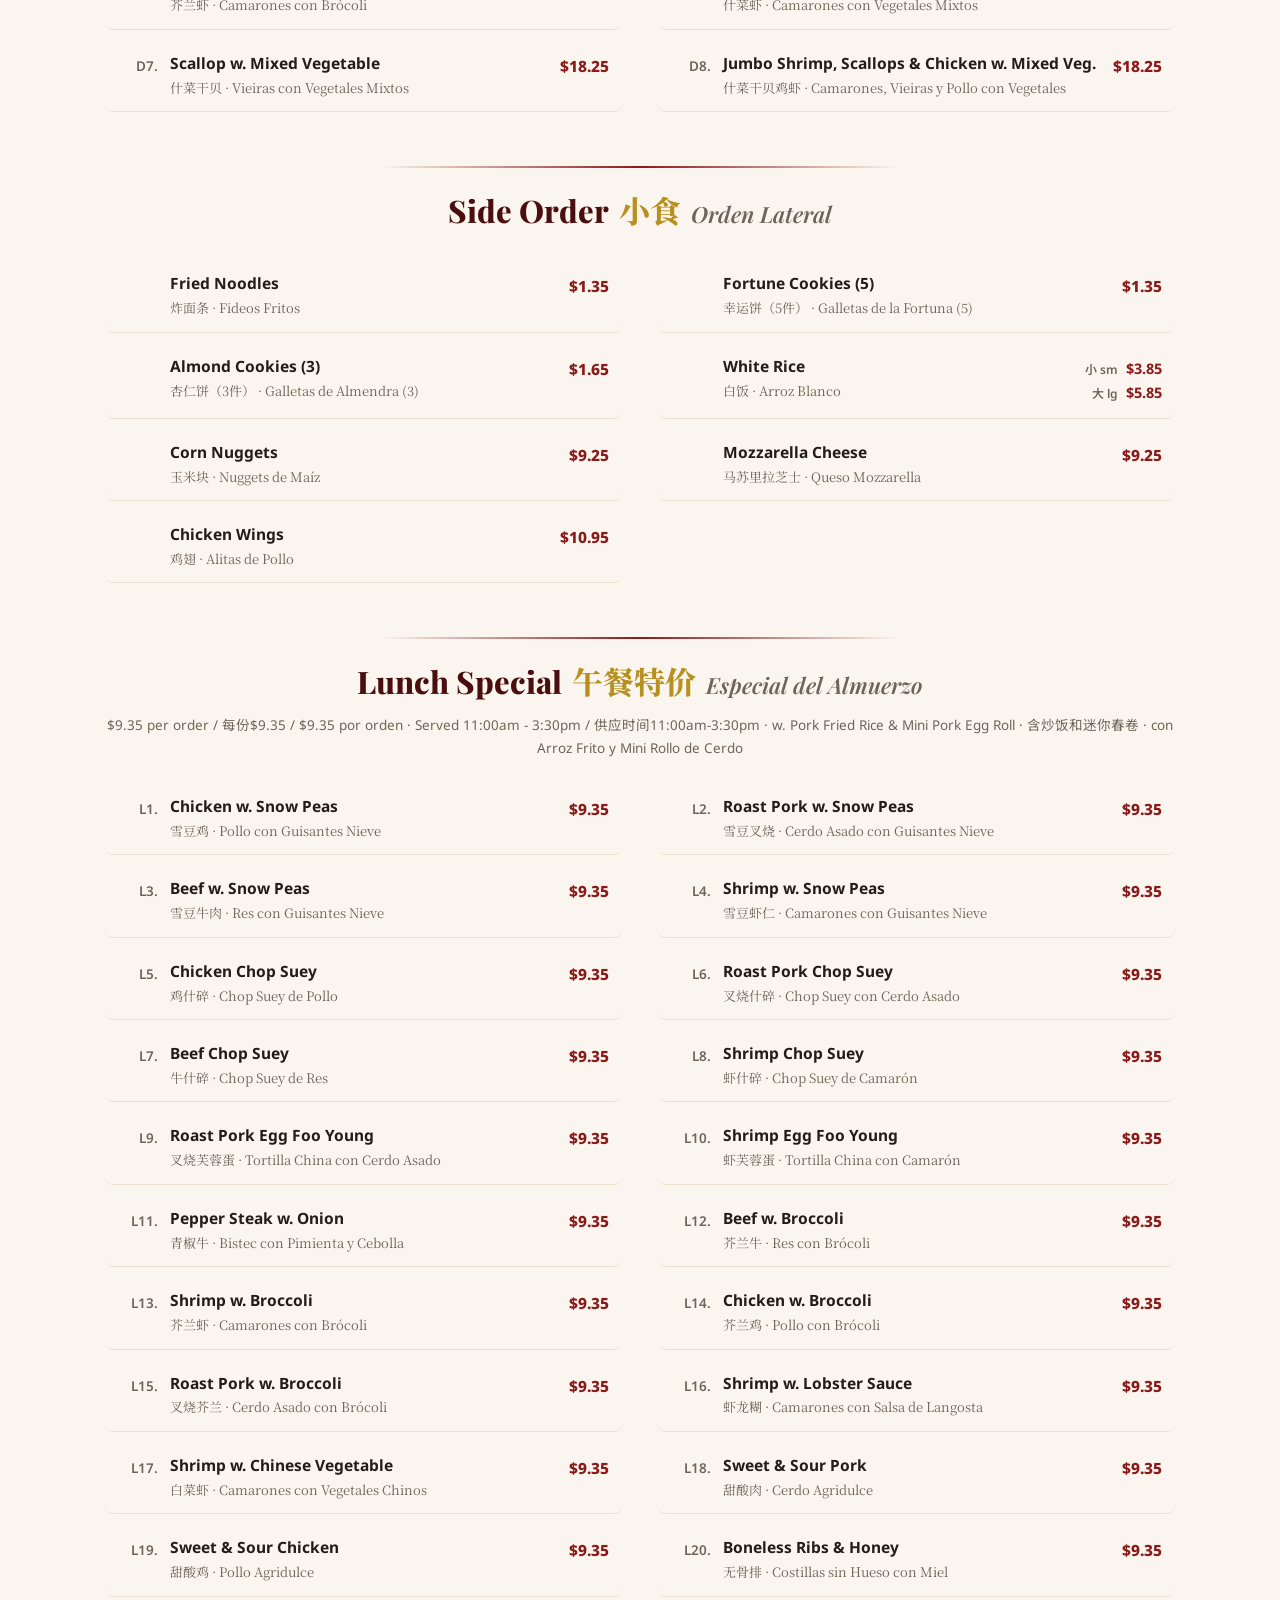
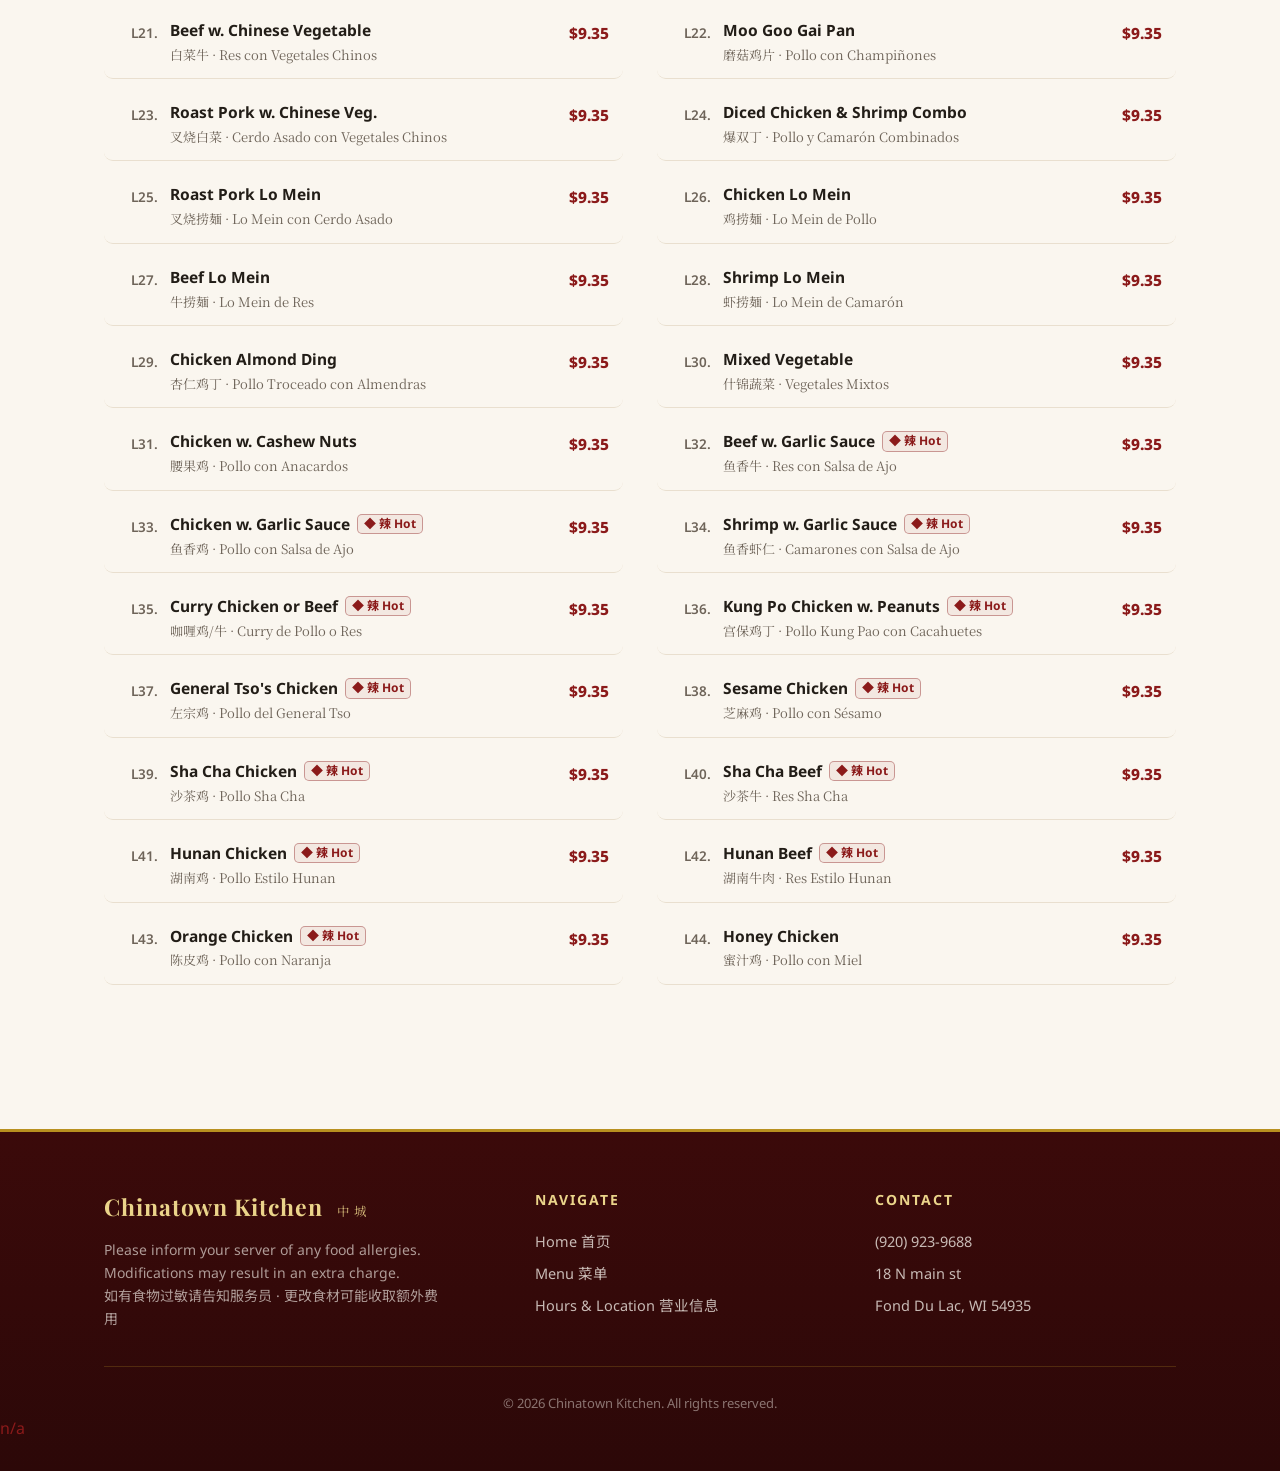
==== commit 359365e6: "update_10_59" ====
--- a/menu.html
+++ b/menu.html
@@ -7,7 +7,10 @@
 <meta name="description" content="Full menu — appetizers, soups, lo mein, fried rice, chef's specials and more.">
 <link rel="preconnect" href="https://fonts.googleapis.com">
 <link rel="preconnect" href="https://fonts.gstatic.com" crossorigin>
-<link href="https://fonts.googleapis.com/css2?family=Playfair+Display:wght@700;800&family=Noto+Sans:wght@400;500;600;700&family=Noto+Sans+SC:wght@400;500;700&family=Noto+Serif+SC:wght@600;700&display=swap" rel="stylesheet">
+<script>/* 字体异步加载：JS注入不阻塞渲染，且不含内联事件属性 */
+(function(){try{var l=document.createElement('link');l.rel='stylesheet';
+l.href='https://fonts.googleapis.com/css2?family=Playfair+Display:wght@700;800&family=Noto+Sans:wght@400;500;600;700&family=Noto+Sans+SC:wght@400;500;700&family=Noto+Serif+SC:wght@600;700&display=swap';document.head.appendChild(l);}catch(e){}})();</script>
+<noscript><link href="https://fonts.googleapis.com/css2?family=Playfair+Display:wght@700;800&family=Noto+Sans:wght@400;500;600;700&family=Noto+Sans+SC:wght@400;500;700&family=Noto+Serif+SC:wght@600;700&display=swap" rel="stylesheet"></noscript>
 <link rel="stylesheet" href="css/style.css">
 </head>
 <body data-page="menu">
@@ -32,6 +35,8 @@
     </nav>
   </div>
 </header>
+
+<div class="countdown-banner" id="countdownBanner" style="display:none"></div>
 
 <section class="menu-hero">
   <h1 data-config="MENUPAGE_TITLE">Our Menu</h1>
@@ -103,6 +108,8 @@
       © <span id="year"></span> <span data-config="NAME">Restaurant</span>. <span data-config="FOOTER_RIGHTS">All rights reserved.</span>
     </div>
   </div>
+
+    <a class="footer-email" data-config="EMAIL" data-config-attr="href:EMAIL" data-hide-when-empty></a>
 </footer>
 
 <script>document.getElementById('year').textContent = new Date().getFullYear();</script>
--- a/css/style.css
+++ b/css/style.css
@@ -32,7 +32,7 @@
 
 /* ── 基础重置 ─────────────────────────────────────────────────────────────── */
 *, *::before, *::after { box-sizing: border-box; margin: 0; padding: 0; }
-html { scroll-behavior: smooth; scroll-padding-top: 84px; }
+html { scroll-behavior: smooth; scroll-padding-top: calc(84px + var(--cd-h, 0px)); }
 body {
   font-family: var(--font-body);
   color: var(--ink-900);
@@ -337,7 +337,7 @@
 
 /* 分类粘性导航 */
 .cat-nav {
-  position: sticky; top: 68px; z-index: 50;
+  position: sticky; top: calc(68px + var(--cd-h, 0px)); z-index: 50;
   background: rgba(255,253,249,.95); backdrop-filter: blur(8px);
   border-bottom: 1px solid var(--line);
   overflow-x: auto; -webkit-overflow-scrolling: touch;
@@ -363,7 +363,7 @@
 
 /* 菜单主体 */
 .menu-wrap { max-width: var(--maxw); margin: 0 auto; padding: 40px 24px 90px; }
-.menu-category { margin-bottom: 54px; scroll-margin-top: 132px; }
+.menu-category { margin-bottom: 54px; scroll-margin-top: calc(132px + var(--cd-h, 0px)); }
 .mc-head { text-align: center; margin-bottom: 24px; }
 .mc-rule {
   height: 2px; max-width: 520px; margin: 0 auto 16px;
@@ -667,3 +667,40 @@
 }
 .legend-item { display: inline-flex; align-items: center; gap: 7px; }
 .order-status-legend-strip { flex-basis: 100%; margin-top: 6px; font-size: 11.5px; gap: 14px; }
+
+/* ══════════════════════════════════════════════════════════════════════════
+   开门/打烊倒计时横幅（COUNTDOWN_* 配置控制；平时隐藏）
+   ══════════════════════════════════════════════════════════════════════════ */
+.countdown-banner {
+  display: none;
+  /* 与导航栏同级：fixed钉在导航正下方，任何内容都盖不住（导航z=100，横幅z=95）*/
+  position: fixed; top: 68px; left: 0; right: 0; z-index: 95;
+  text-align: center; padding: 11px 20px;
+  font-size: 14.5px; font-weight: 800; letter-spacing: .02em;
+  box-shadow: 0 4px 14px rgba(59,10,10,.12);
+  animation: cdPulse 1.6s ease-in-out infinite alternate;
+}
+/* 横幅出现时页面内容整体下移相同高度（--cd-h由JS按实际横幅高度设置）*/
+body.cd-on { padding-top: var(--cd-h, 0px); }
+.countdown-banner.cd-closing {
+  background: linear-gradient(135deg, #FFF1CC, #FBE3A6);
+  color: var(--red-900); border-bottom: 2px solid #E8A400;
+}
+.countdown-banner.cd-closed {
+  background: linear-gradient(135deg, #F9E4E2, #F2CDC9);
+  color: #7A1F1A; border-bottom: 2px solid #C0392B;
+  animation: none;                       /* 常驻提示不需要呼吸动画 */
+}
+.countdown-banner.cd-opening {
+  background: linear-gradient(135deg, #E2F6E9, #CBEEDA);
+  color: #0E5F2D; border-bottom: 2px solid #1FA84D;
+}
+@keyframes cdPulse { from { filter: brightness(1); } to { filter: brightness(1.05); } }
+
+/* 打烊提示里的营业时间链接 */
+.countdown-banner .cd-link {
+  color: inherit; font-weight: 800;
+  text-decoration: underline; text-underline-offset: 3px;
+  white-space: nowrap;
+}
+.countdown-banner .cd-link:hover { opacity: .75; }
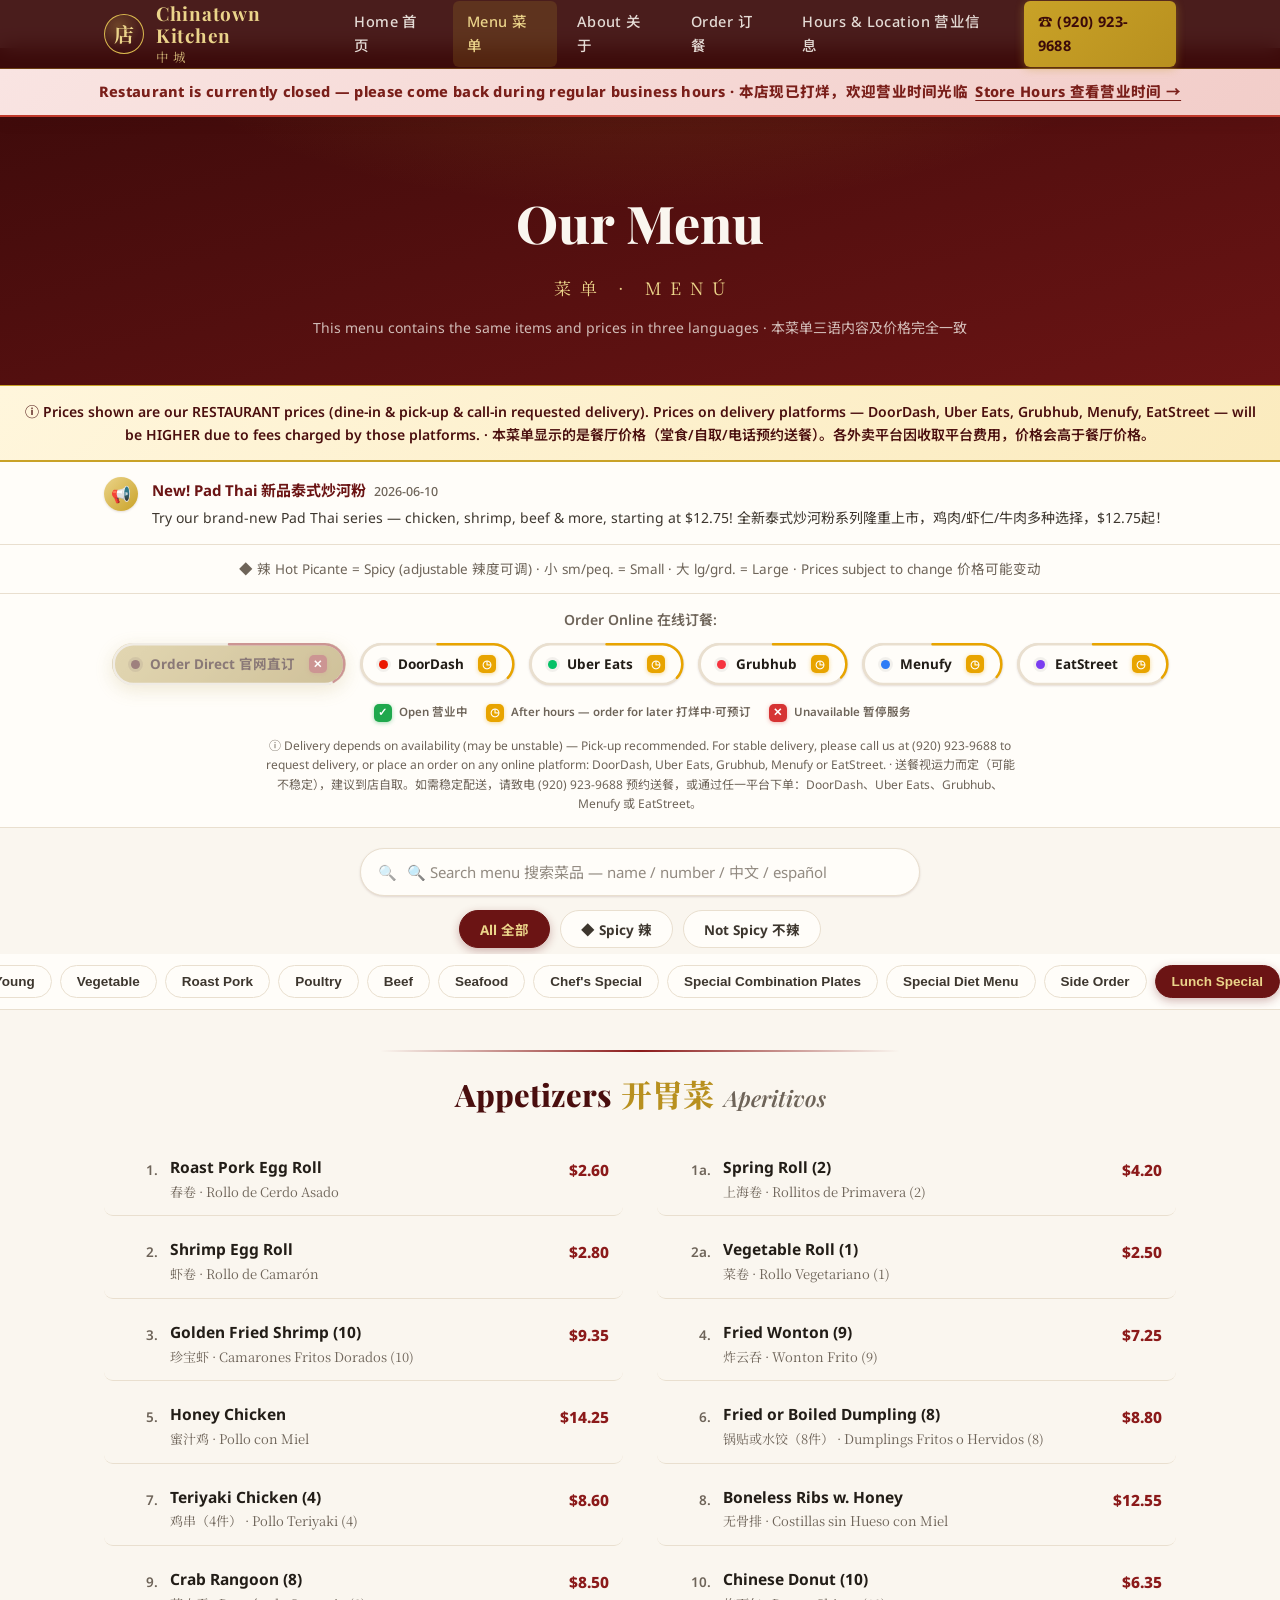
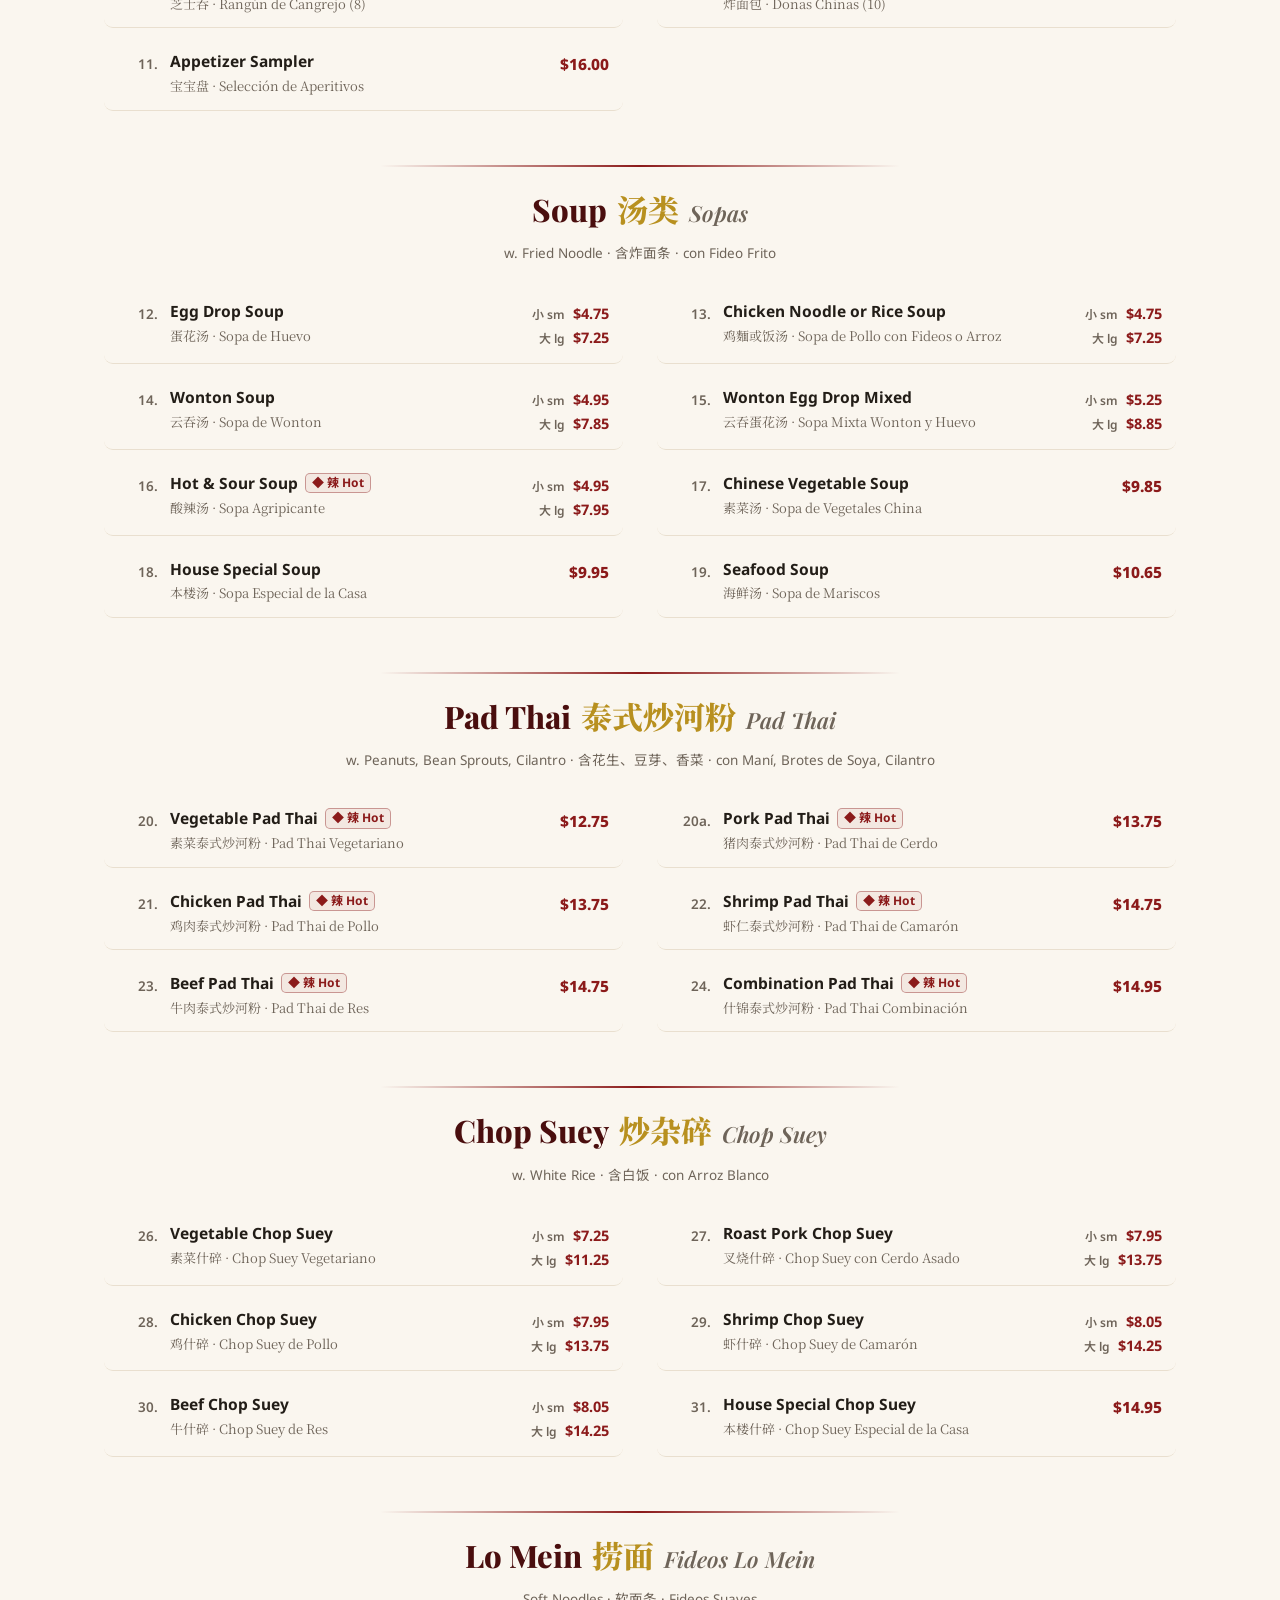
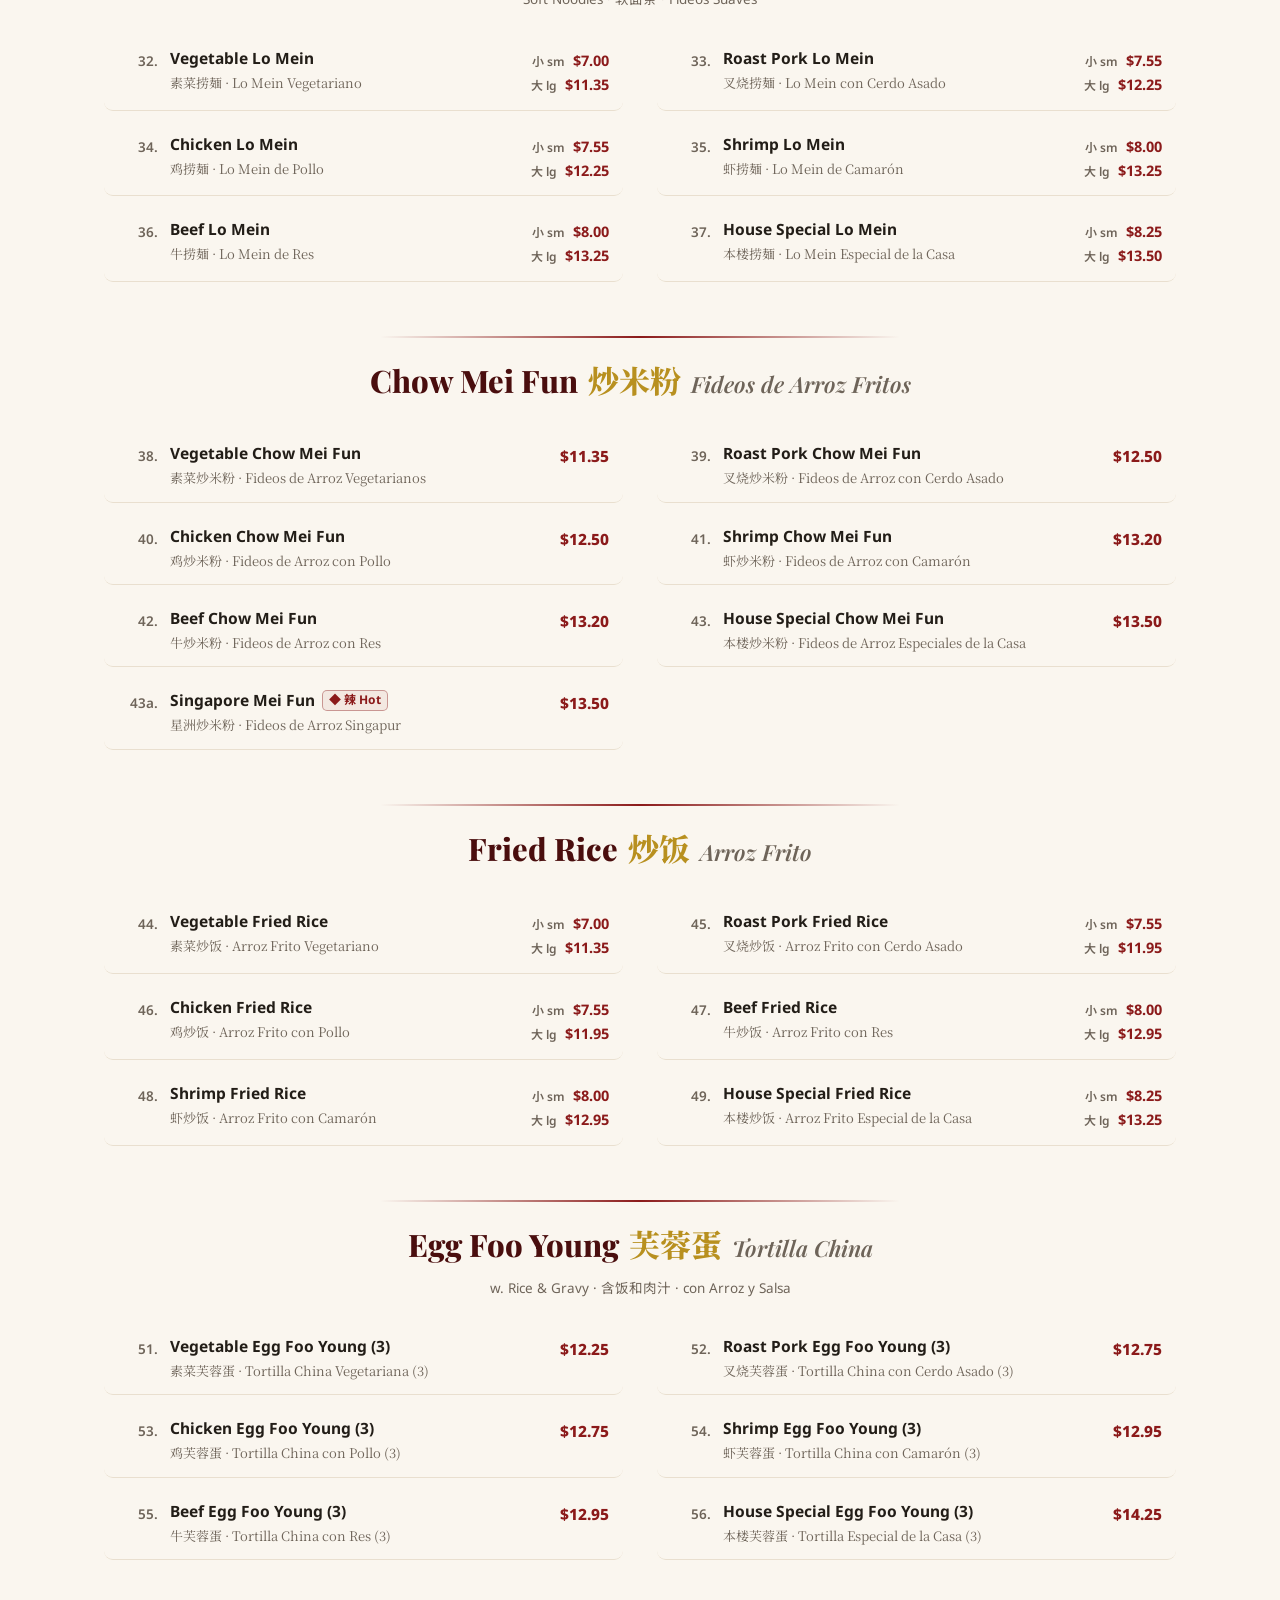
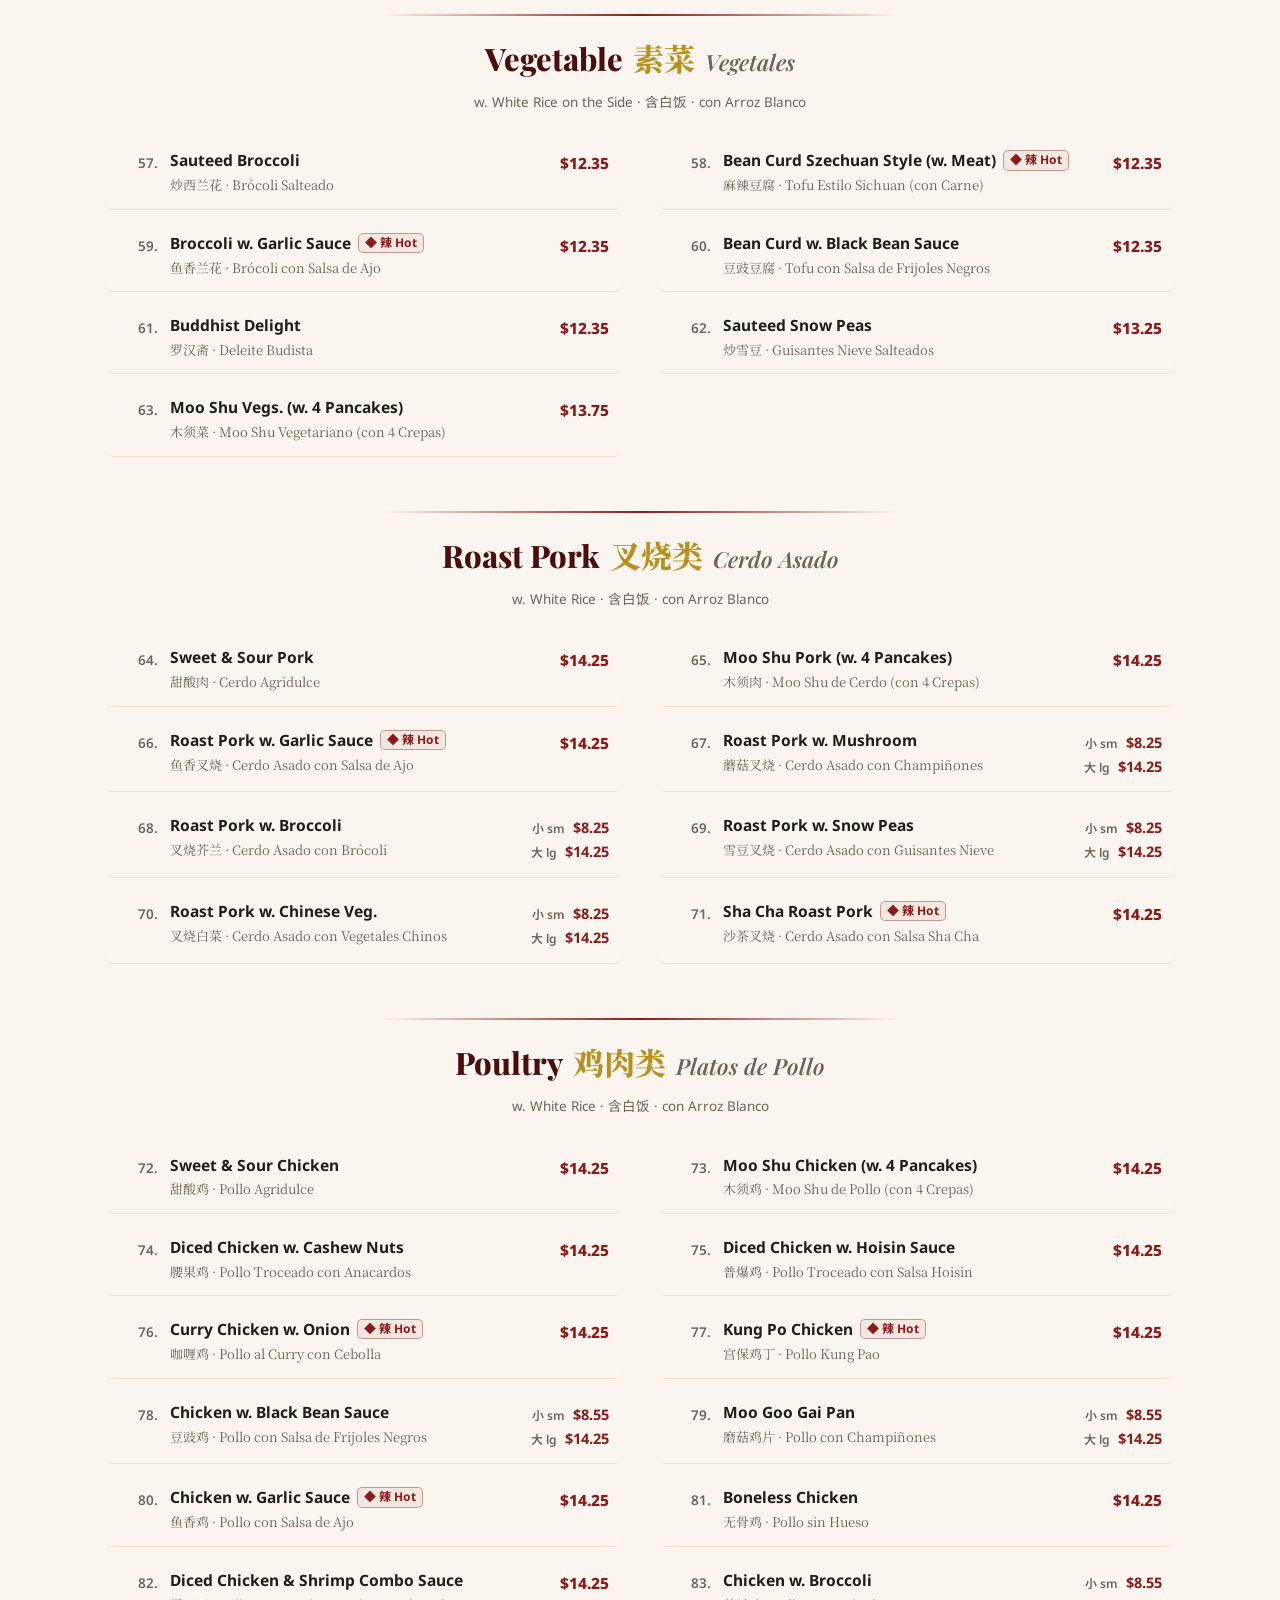
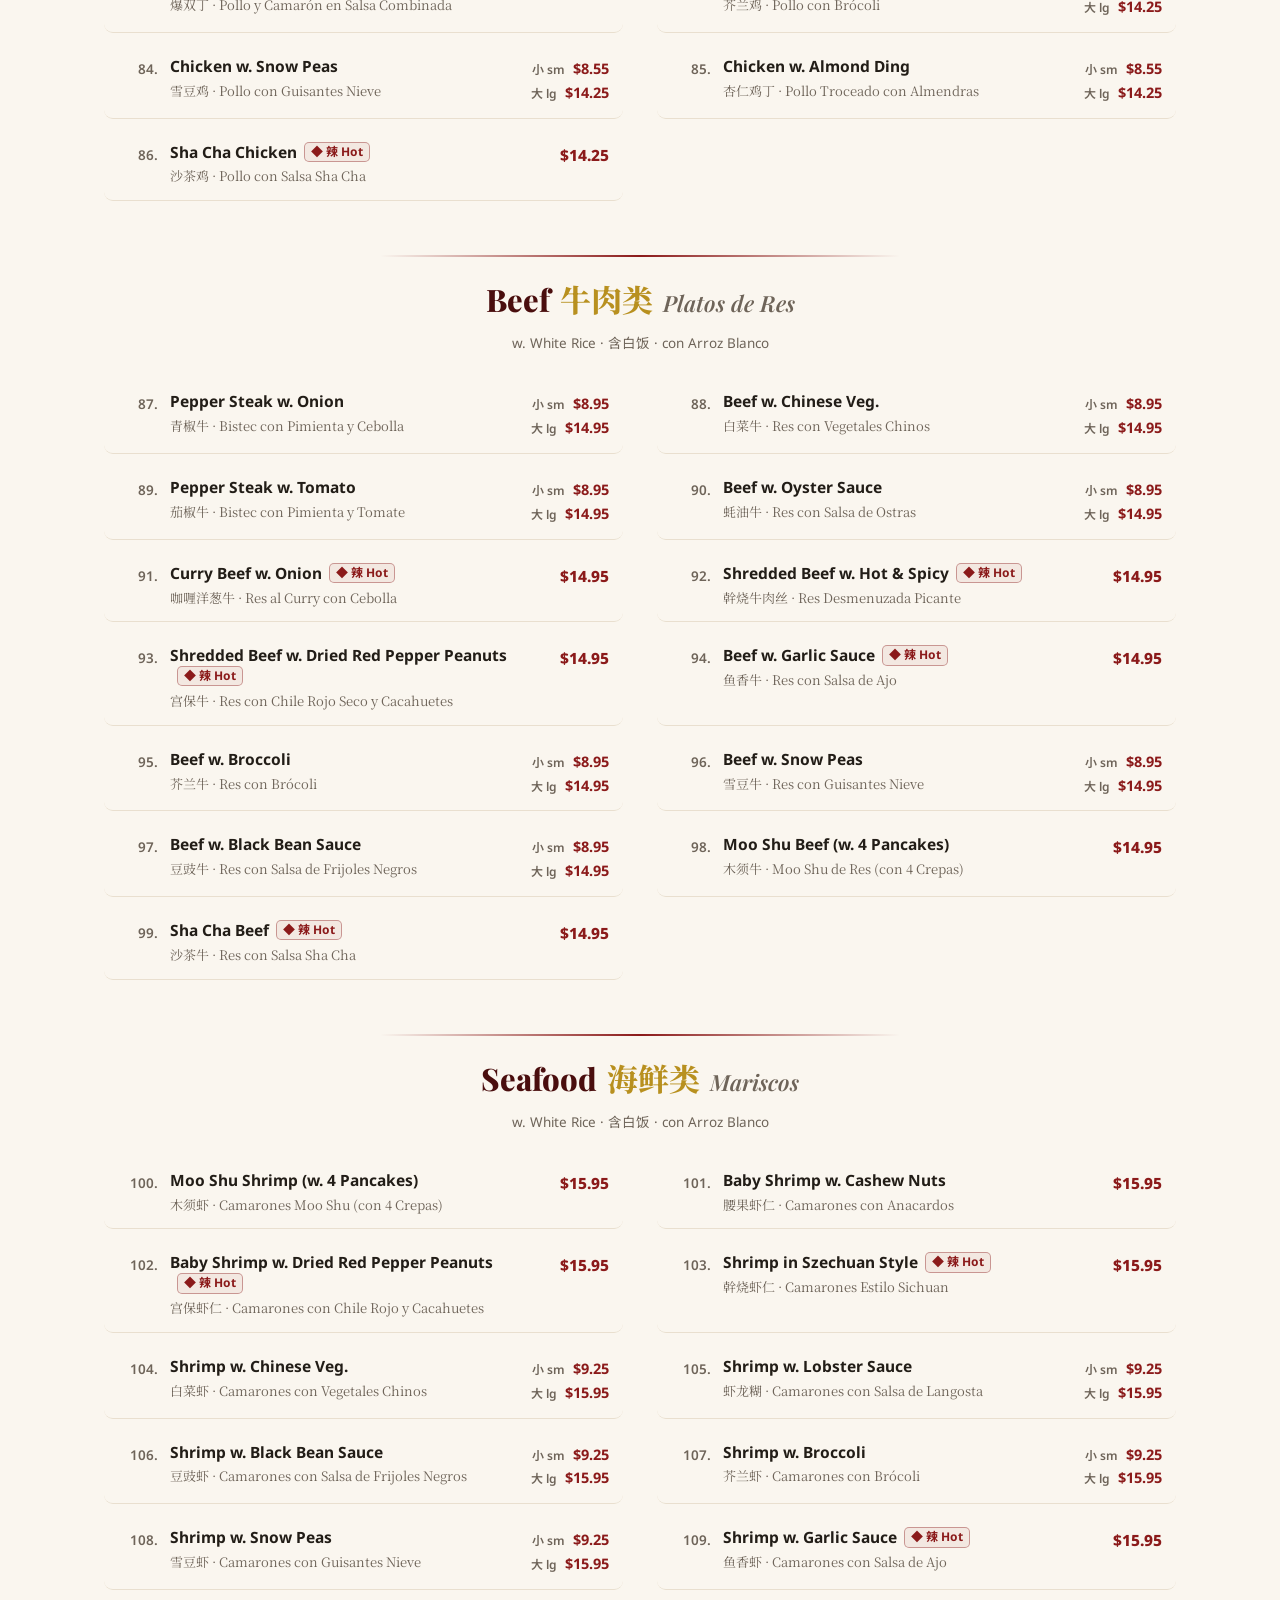
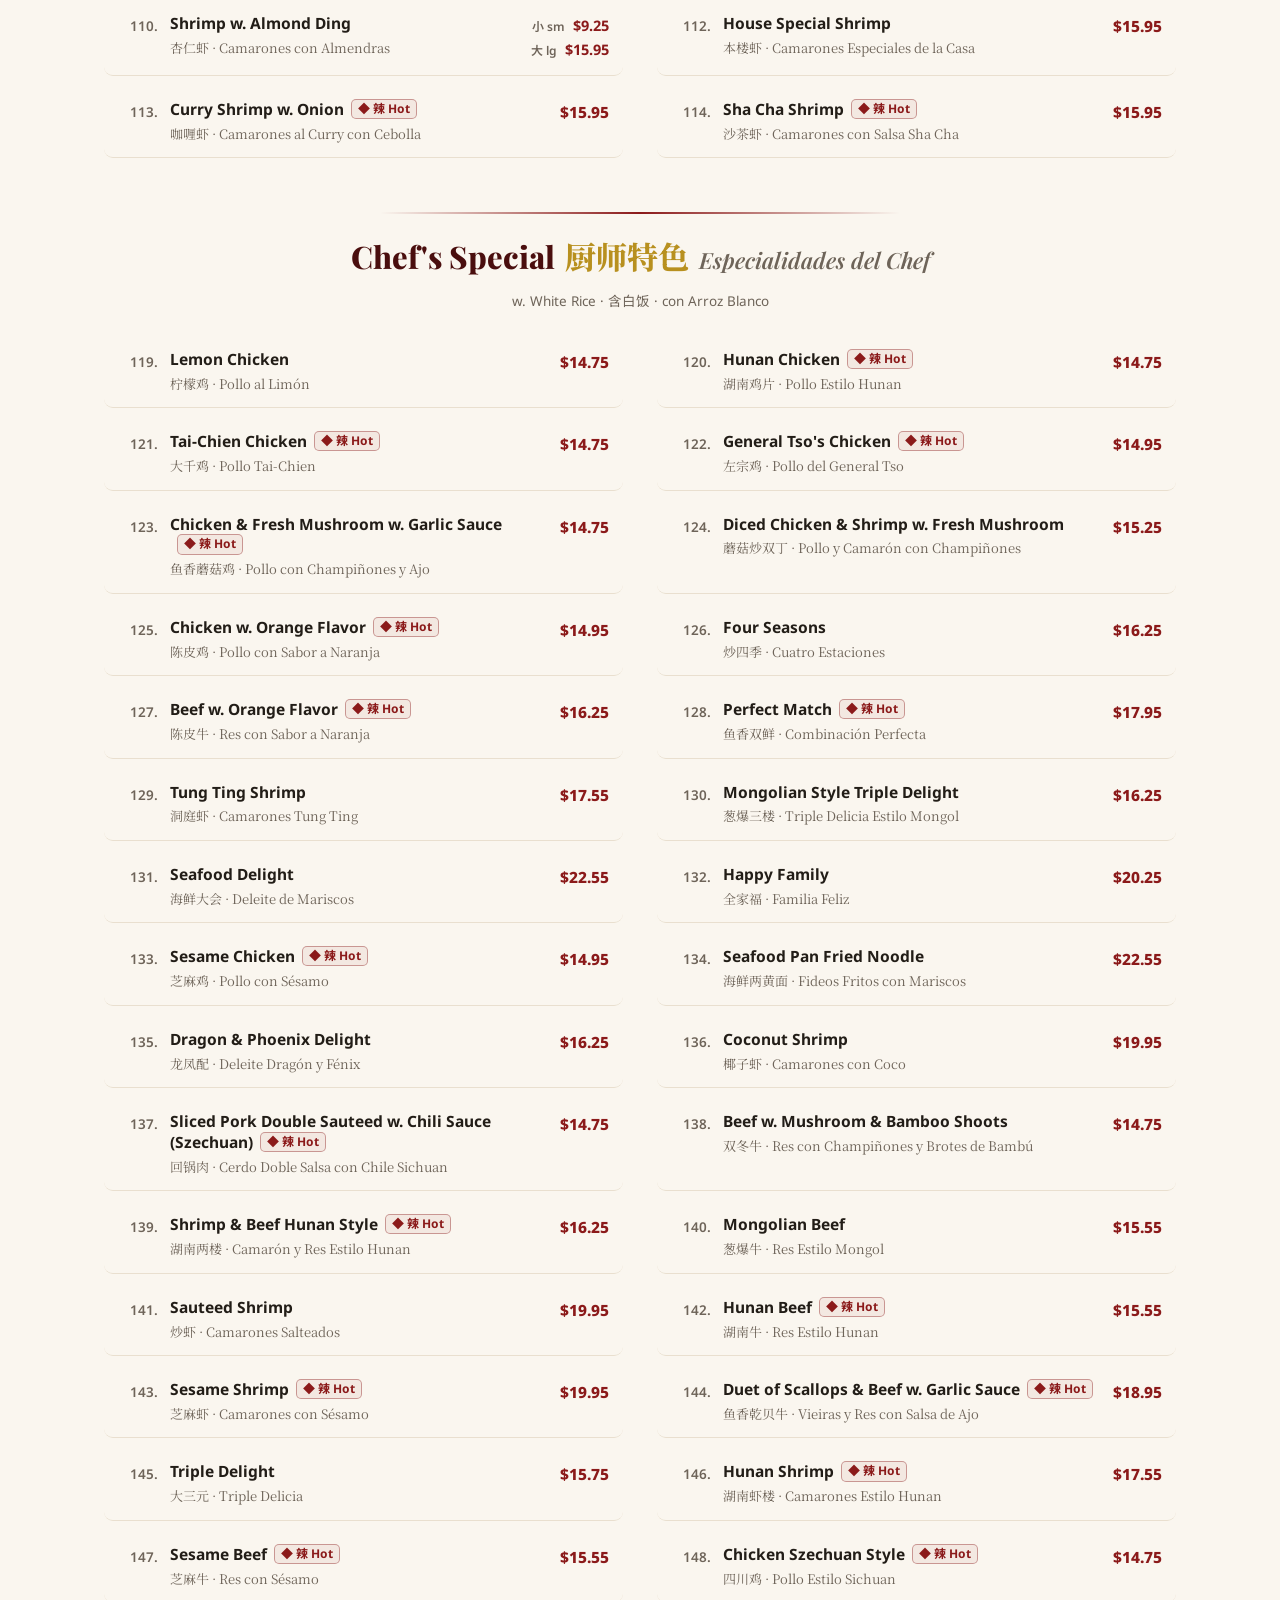
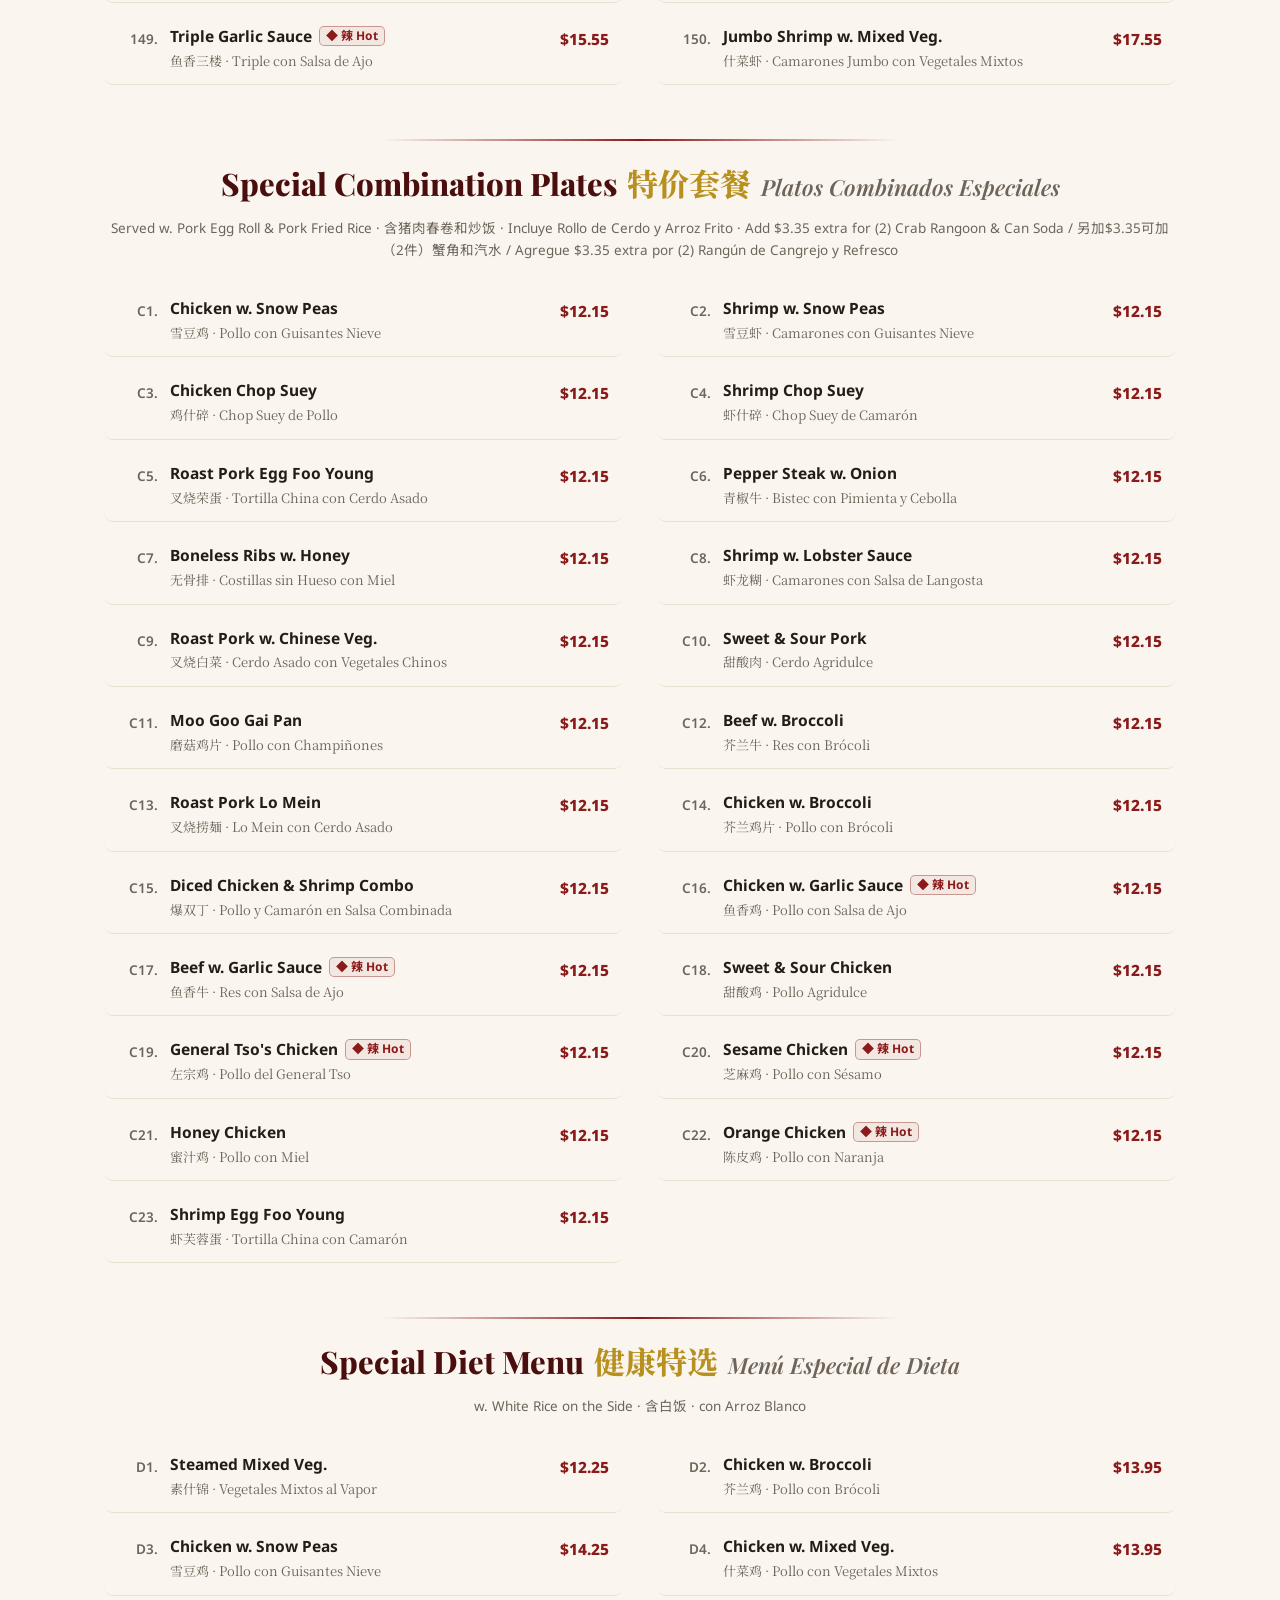
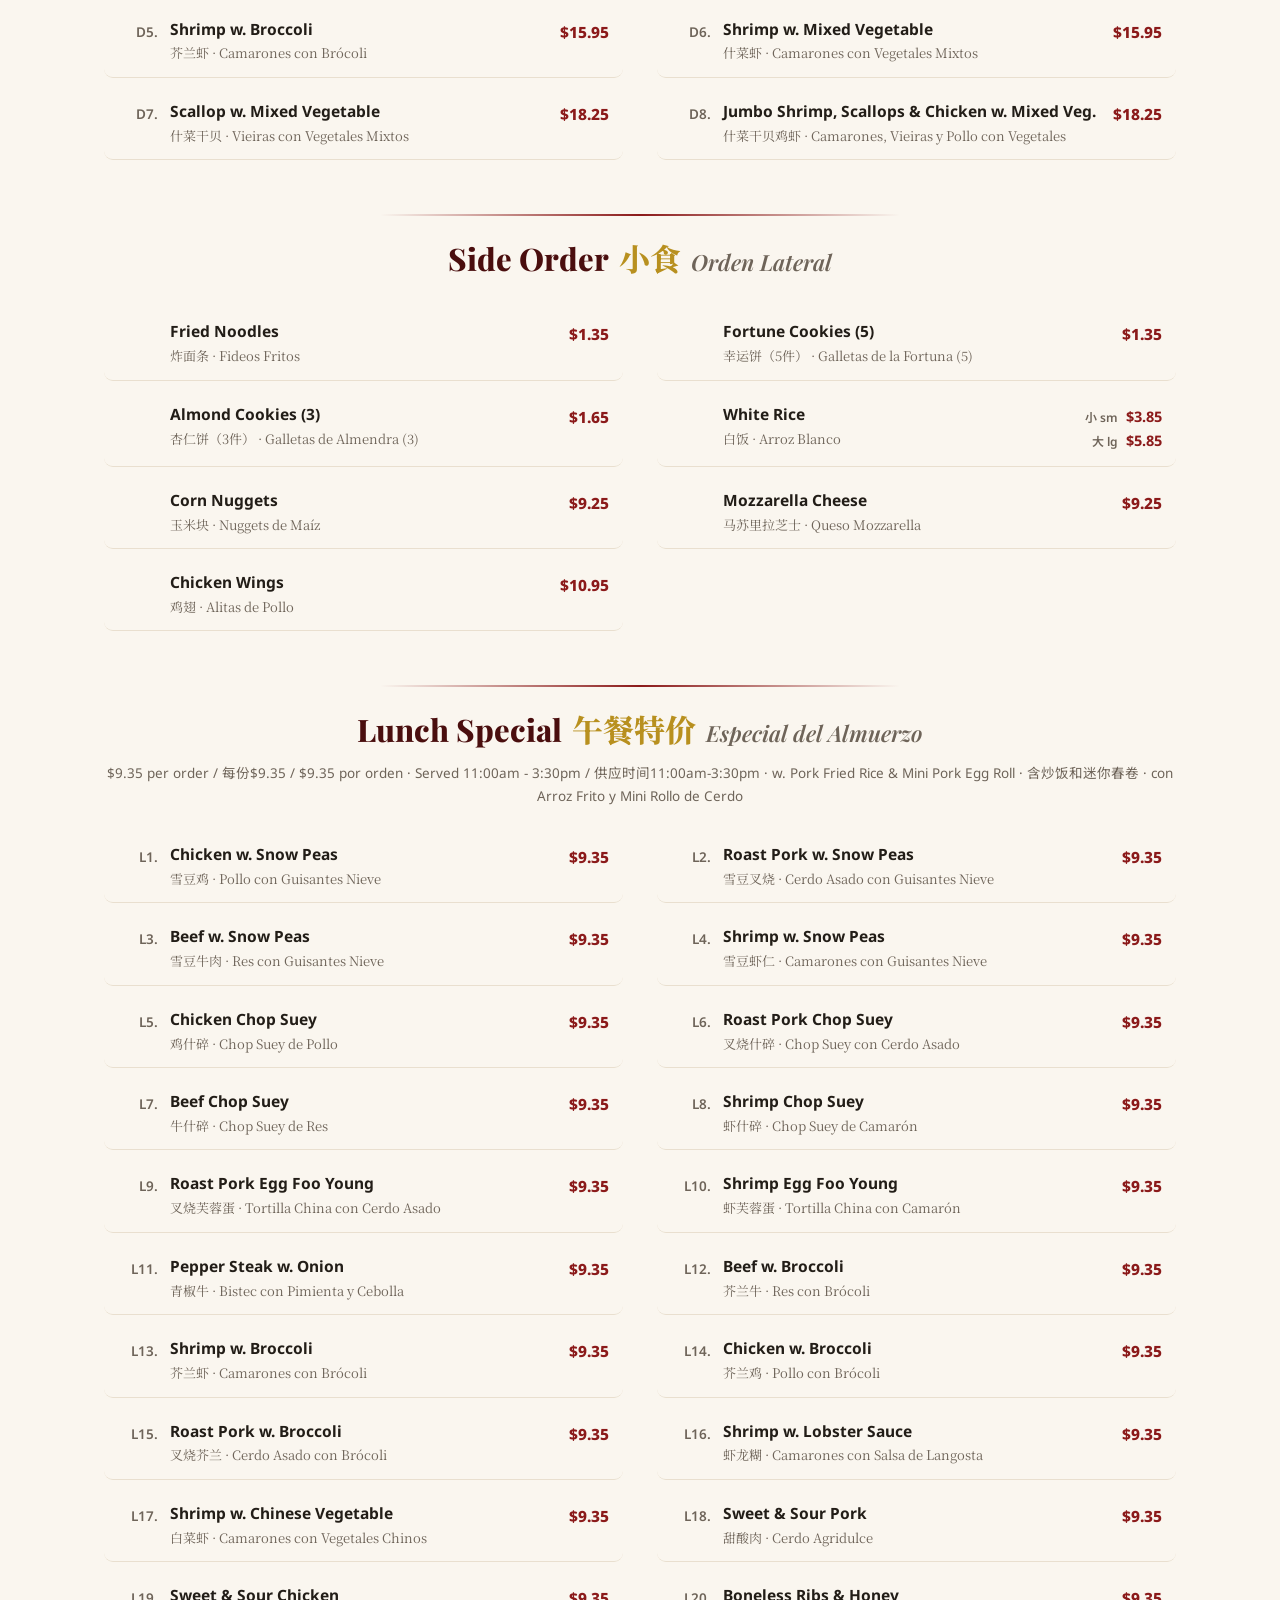
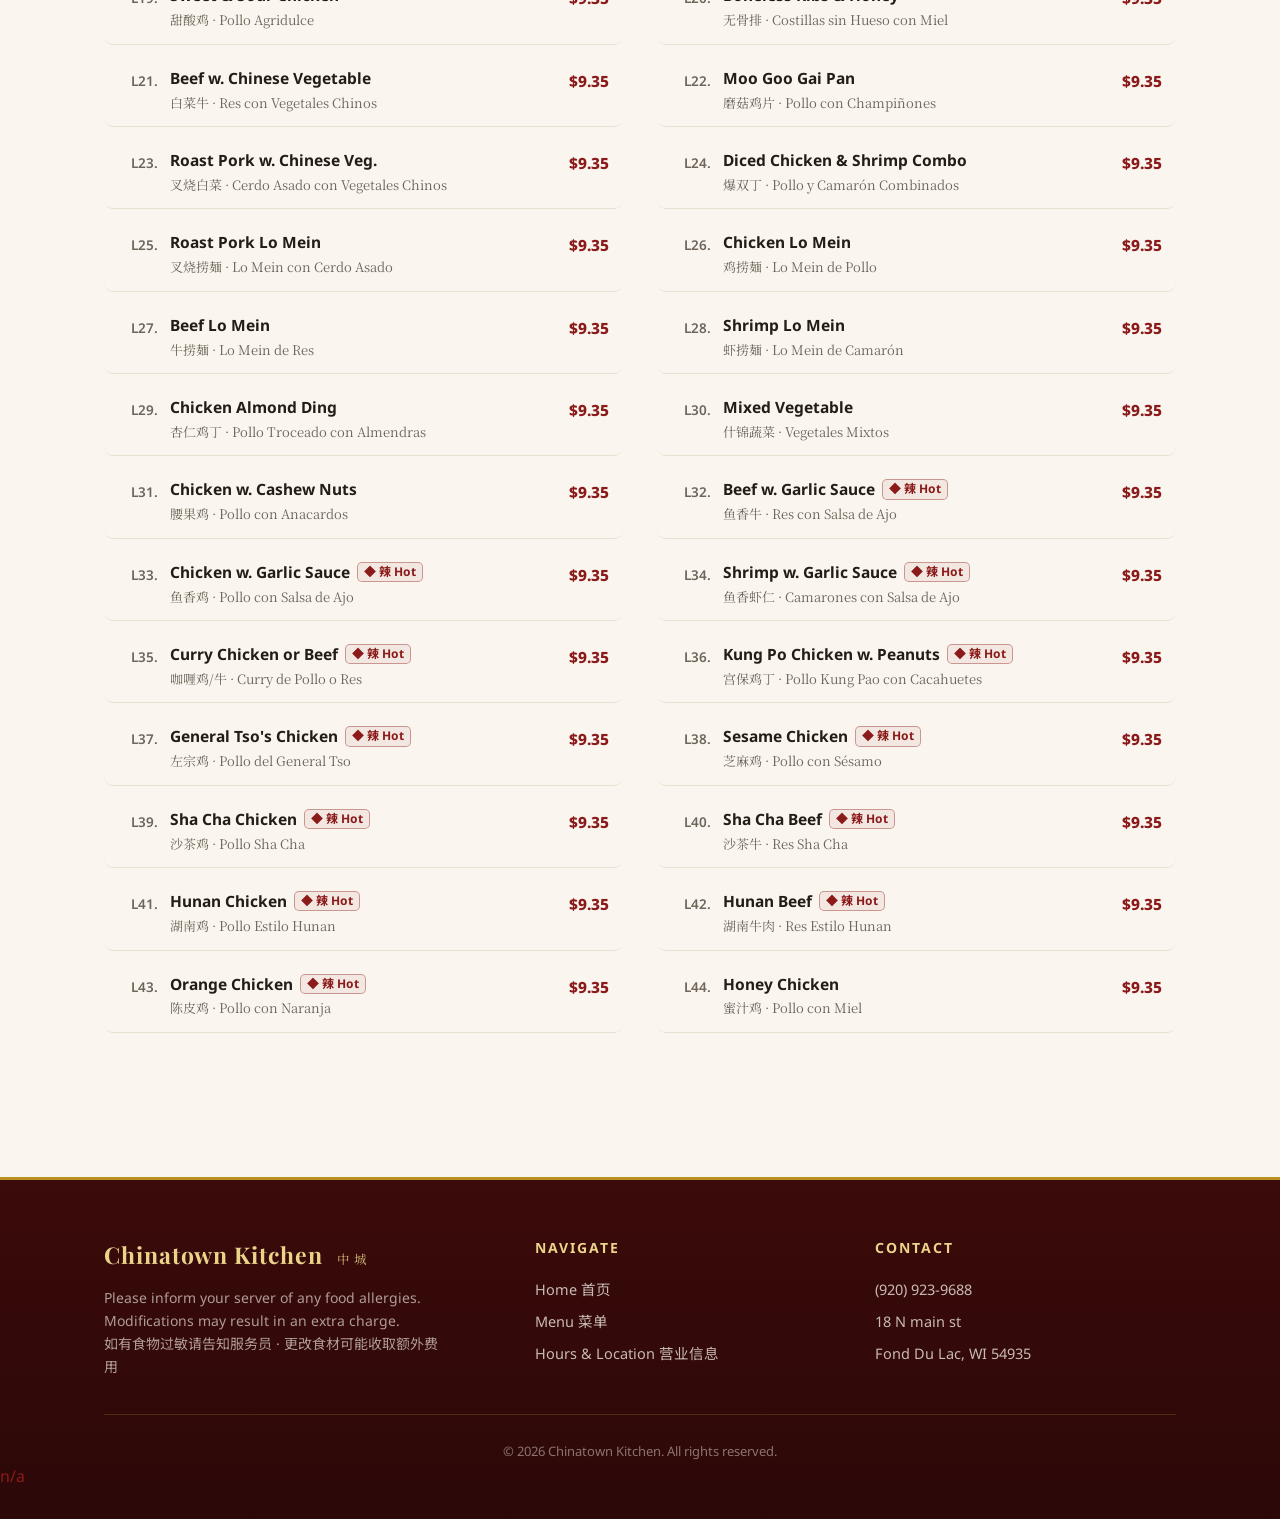
==== commit acc8878b: "update" ====
--- a/menu.html
+++ b/menu.html
@@ -37,6 +37,7 @@
 </header>
 
 <div class="countdown-banner" id="countdownBanner" style="display:none"></div>
+<div class="closure-notice" id="closureNotice" style="display:none"></div>
 
 <section class="menu-hero">
   <h1 data-config="MENUPAGE_TITLE">Our Menu</h1>
--- a/css/style.css
+++ b/css/style.css
@@ -123,7 +123,7 @@
   text-align: center;
 }
 .hero::before {
-  content: ''; position: absolute; inset: 0; opacity: .5; pointer-events: none;
+  content: ''; position: absolute; top: 0; right: 0; bottom: 0; left: 0; opacity: .5; pointer-events: none;
   background-image: url("data:image/svg+xml,%3Csvg xmlns='http://www.w3.org/2000/svg' width='72' height='72' viewBox='0 0 72 72'%3E%3Cg fill='none' stroke='%23C9A227' stroke-opacity='0.10' stroke-width='1'%3E%3Cpath d='M0 36h72M36 0v72M18 18h36v36H18z'/%3E%3Ccircle cx='36' cy='36' r='8'/%3E%3Cpath d='M18 18 36 36M54 18 36 36M18 54 36 36M54 54 36 36'/%3E%3C/g%3E%3C/svg%3E");
 }
 .hero-inner { position: relative; max-width: 780px; margin: 0 auto; }
@@ -273,7 +273,7 @@
   color: rgba(235,212,138,.95); letter-spacing: .12em;
   text-shadow: 0 3px 24px rgba(0,0,0,.45);
 }
-.dish-visual img { position: absolute; inset: 0; width: 100%; height: 100%; object-fit: cover; }
+.dish-visual img { position: absolute; top: 0; right: 0; bottom: 0; left: 0; width: 100%; height: 100%; object-fit: cover; }
 .dish-body { padding: 20px 22px 22px; }
 .dish-name {
   font-family: var(--font-display); font-size: 19px; font-weight: 700; color: var(--ink-900);
@@ -467,7 +467,7 @@
    弹窗公告（由 data/popup.txt 控制开关和内容）
    ══════════════════════════════════════════════════════════════════════════ */
 .popup-overlay {
-  position: fixed; inset: 0; z-index: 300;
+  position: fixed; top: 0; right: 0; bottom: 0; left: 0; z-index: 300;
   background: rgba(34, 10, 10, .55);
   backdrop-filter: blur(4px);
   display: grid; place-items: center; padding: 24px;
@@ -704,3 +704,39 @@
   white-space: nowrap;
 }
 .countdown-banner .cd-link:hover { opacity: .75; }
+
+/* ── 分类限时供应（menu_data.txt 的 AVAILABLE: 指令）─────────────────────────
+   不在供应时段的分类：区块和顶部chip一并隐藏，由 js/menu.js 按时间自动加/去此类。
+   用 !important 确保优先于搜索逻辑写入的 inline display，二者互不干扰 */
+.cat-unavailable { display: none !important; }
+
+/* ── 订餐按钮进度环（js/site.js orderPhaseProgress + fitOrderRings）─────────
+   环沿整个白色药丸按钮的外轮廓走一圈：SVG绝对定位铺满按钮，几何尺寸由JS实测
+   贴合(按钮宽度随文字变化)；pathLength归一→进度按周长严格等比；描边盖在原
+   1.5px边框线上，零布局位移。充满=状态即将翻转(绿:即将截单 / 黄:即将开门) */
+.order-btn[data-ring] { position: relative; }
+.btn-ring {
+  position: absolute; left: 0; top: 0; width: 100%; height: 100%;
+  pointer-events: none; overflow: visible;               /* 精确偏移/尺寸由JS按边框盒填入 */
+}
+.btn-ring path { fill: none; stroke-width: 2.5; }
+.btn-ring .btn-ring-track { stroke: var(--line); }       /* 轨道=边框色, 未走完部分即普通边框 */
+.btn-ring .btn-ring-fill  { stroke-linecap: round; }
+.btn-ring.ring-open   .btn-ring-fill { stroke: #1FA84D; }  /* = .status-open 徽章色 */
+.btn-ring.ring-future .btn-ring-fill { stroke: #E8A400; }  /* = .status-future 徽章色 */
+.btn-ring.ring-closed .btn-ring-fill { stroke: #D63333; }  /* = .status-closed 徽章色 */
+
+
+/* ── 歇业预告横幅（js/site.js renderNotice; 与倒计时横幅是两条独立横幅）────
+   倒计时横幅在上、预告在下, 由 layoutBanners 依次钉在导航下沿并共同让位。
+   琥珀金"公告"风格, 与红色打烊/绿色开门倒计时视觉明确区分 */
+.closure-notice {
+  display: none;
+  position: fixed; left: 0; right: 0; z-index: 94;   /* 倒计时z=95, 预告紧随其下 */
+  text-align: center; padding: 11px 20px;
+  font-size: 14.5px; font-weight: 800; letter-spacing: .02em;
+  background: linear-gradient(135deg, #FFF3D6, #F7E3AD);
+  color: #6B4E00; border-bottom: 2px solid #C9A227;
+  box-shadow: 0 4px 14px rgba(107, 78, 0, .14);
+}
+.closure-notice.nt-during { background: linear-gradient(135deg, #F7E3AD, #EFD07E); }
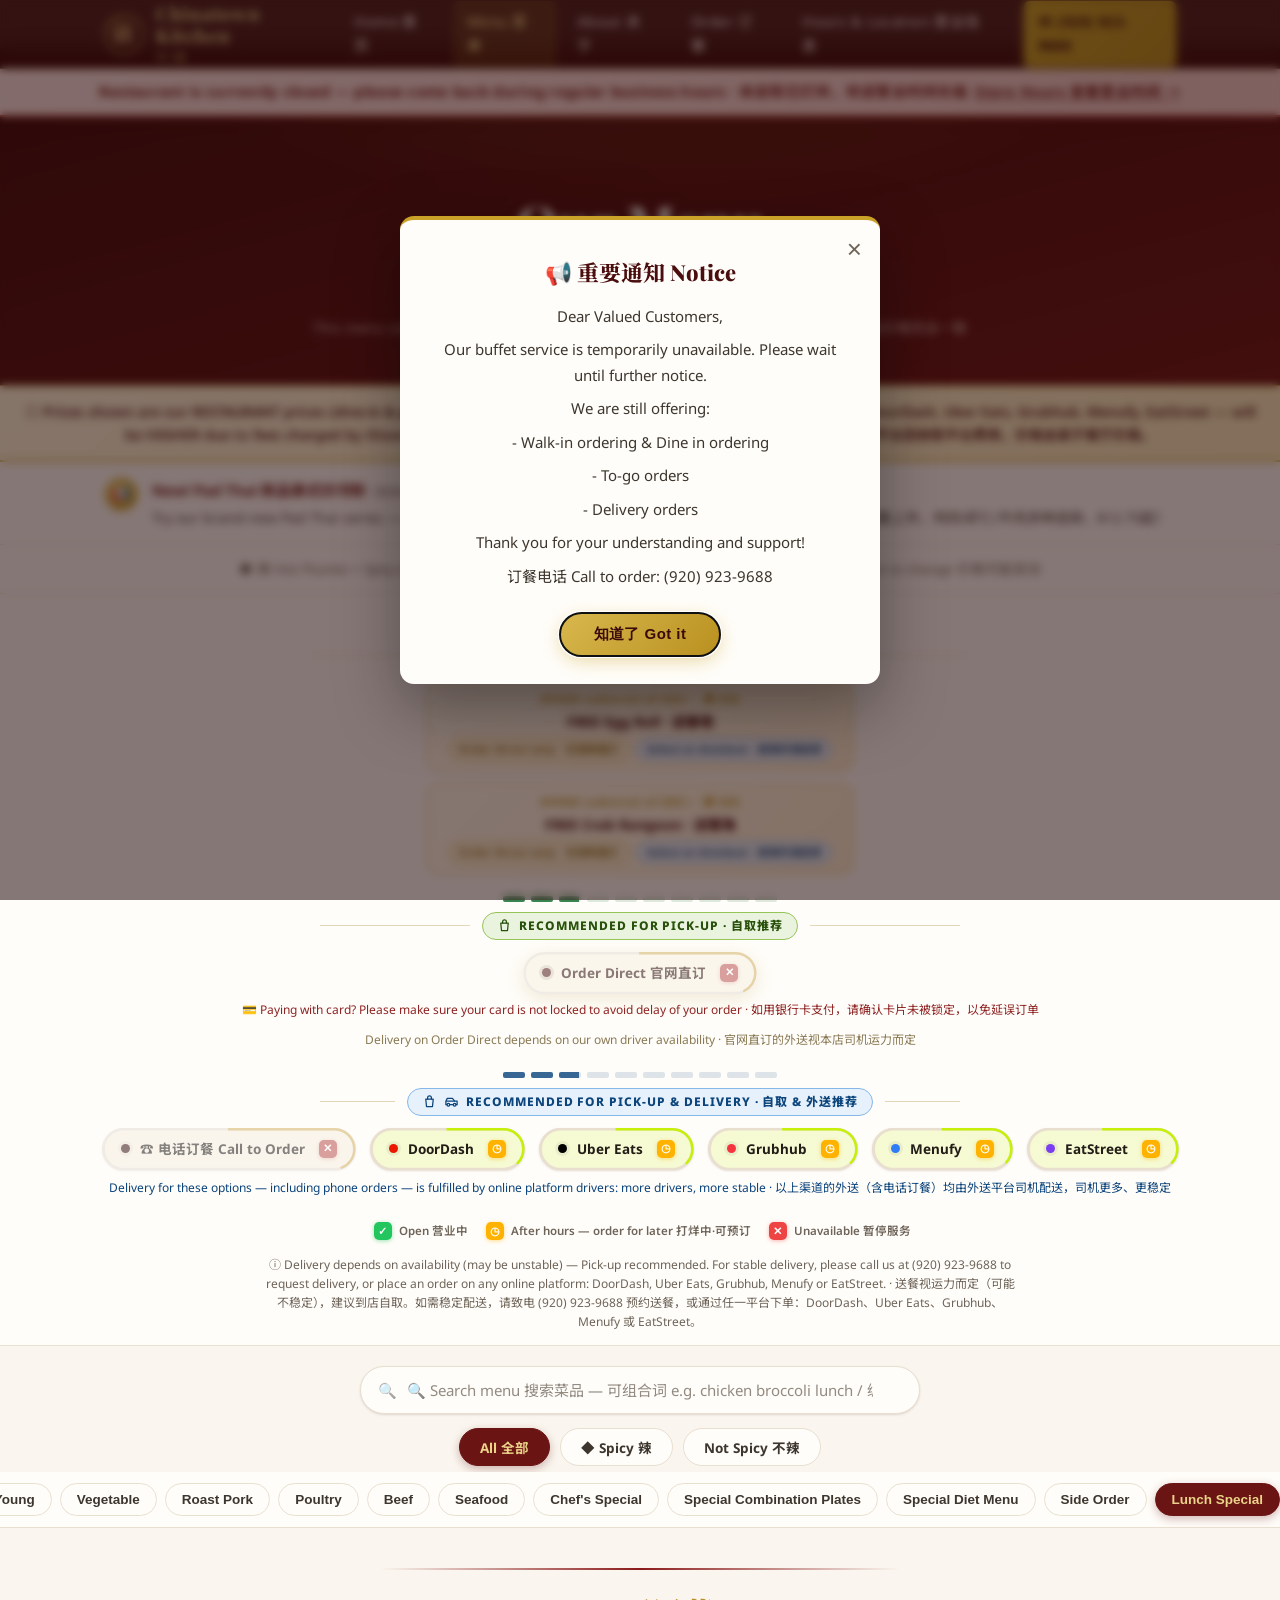
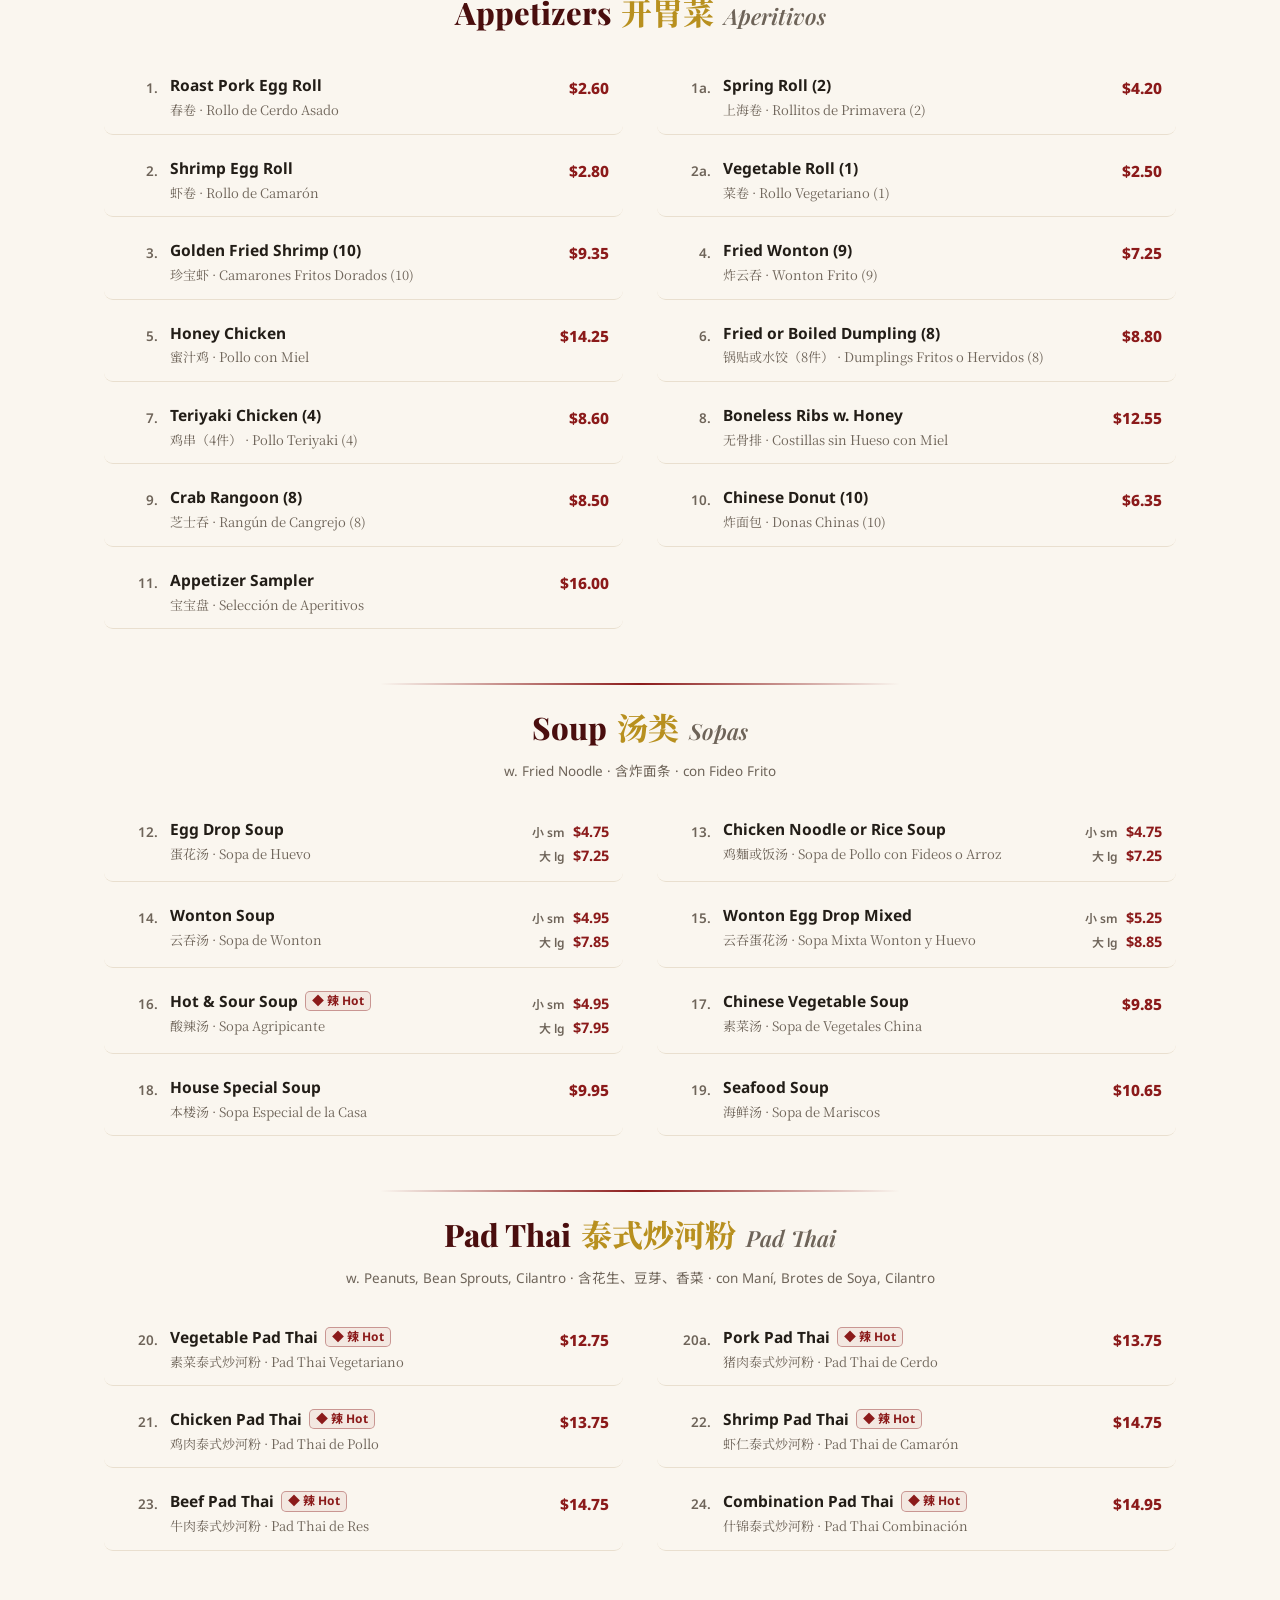
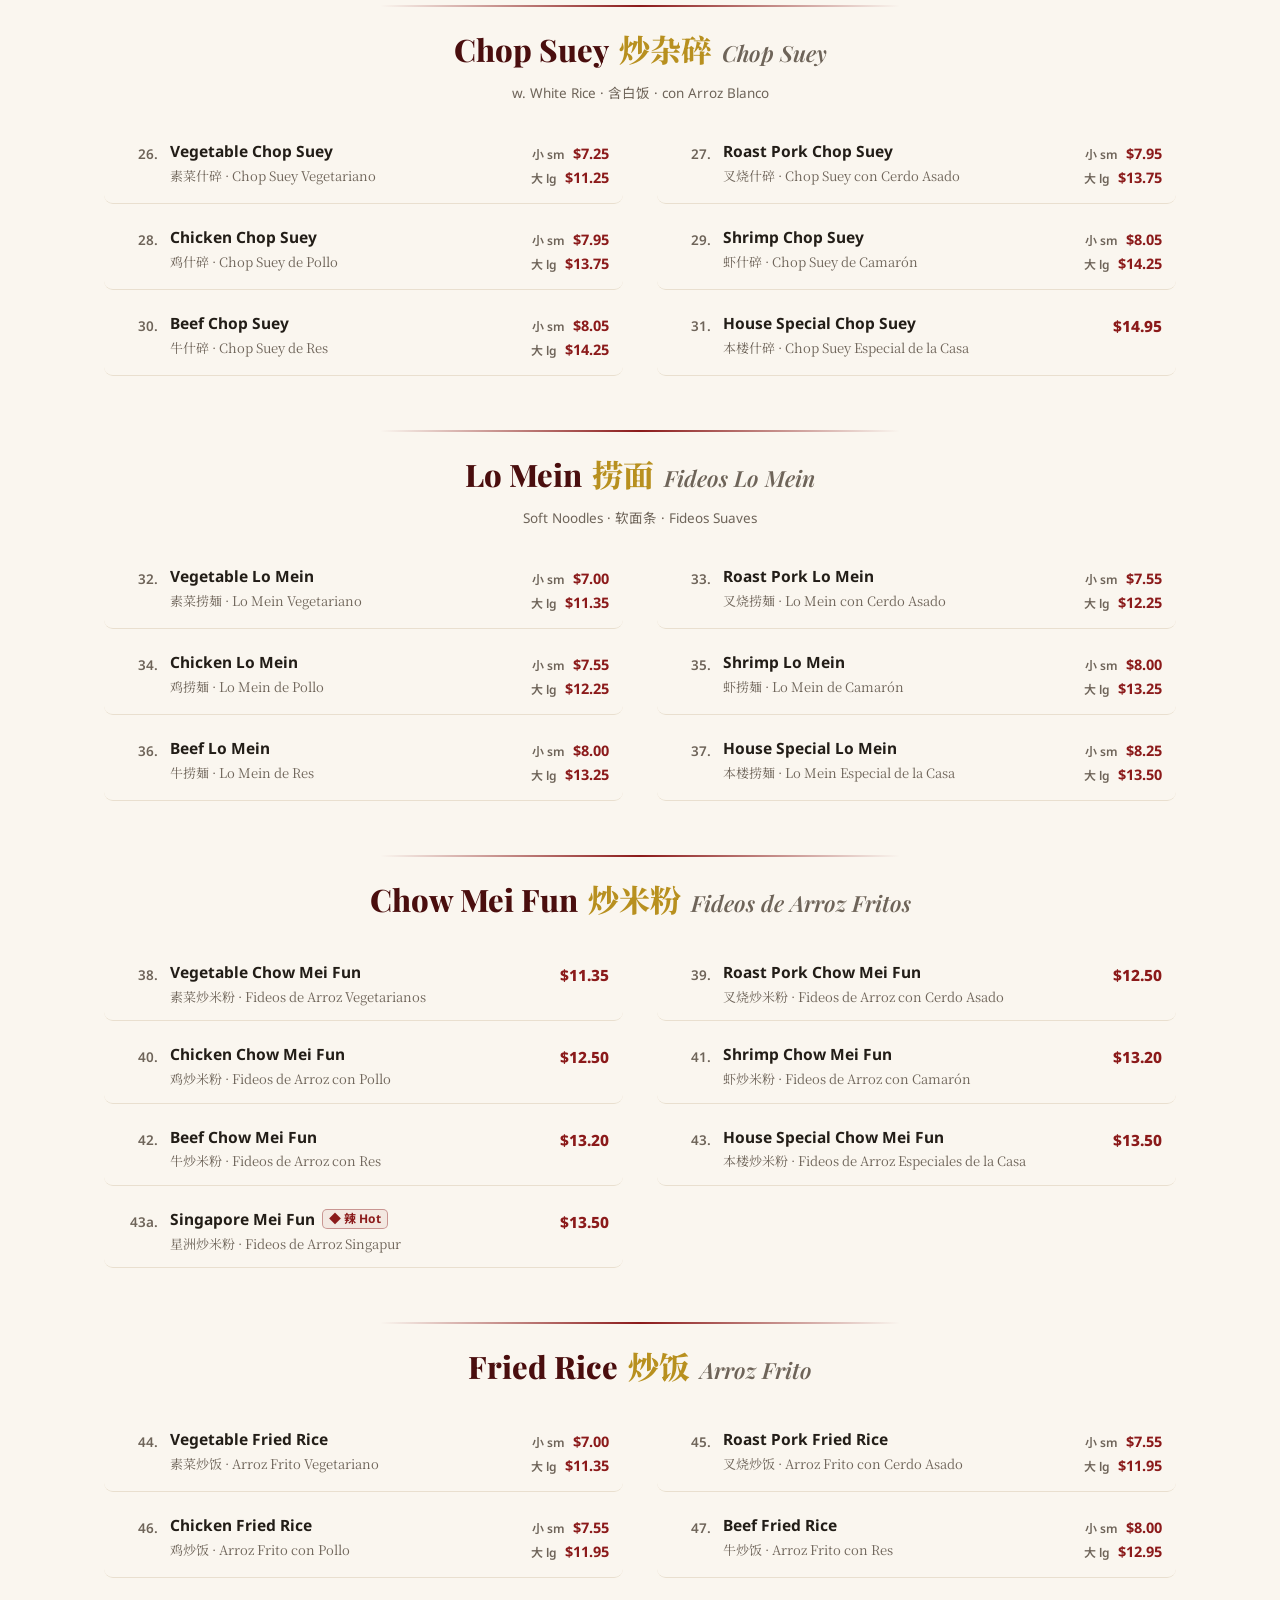
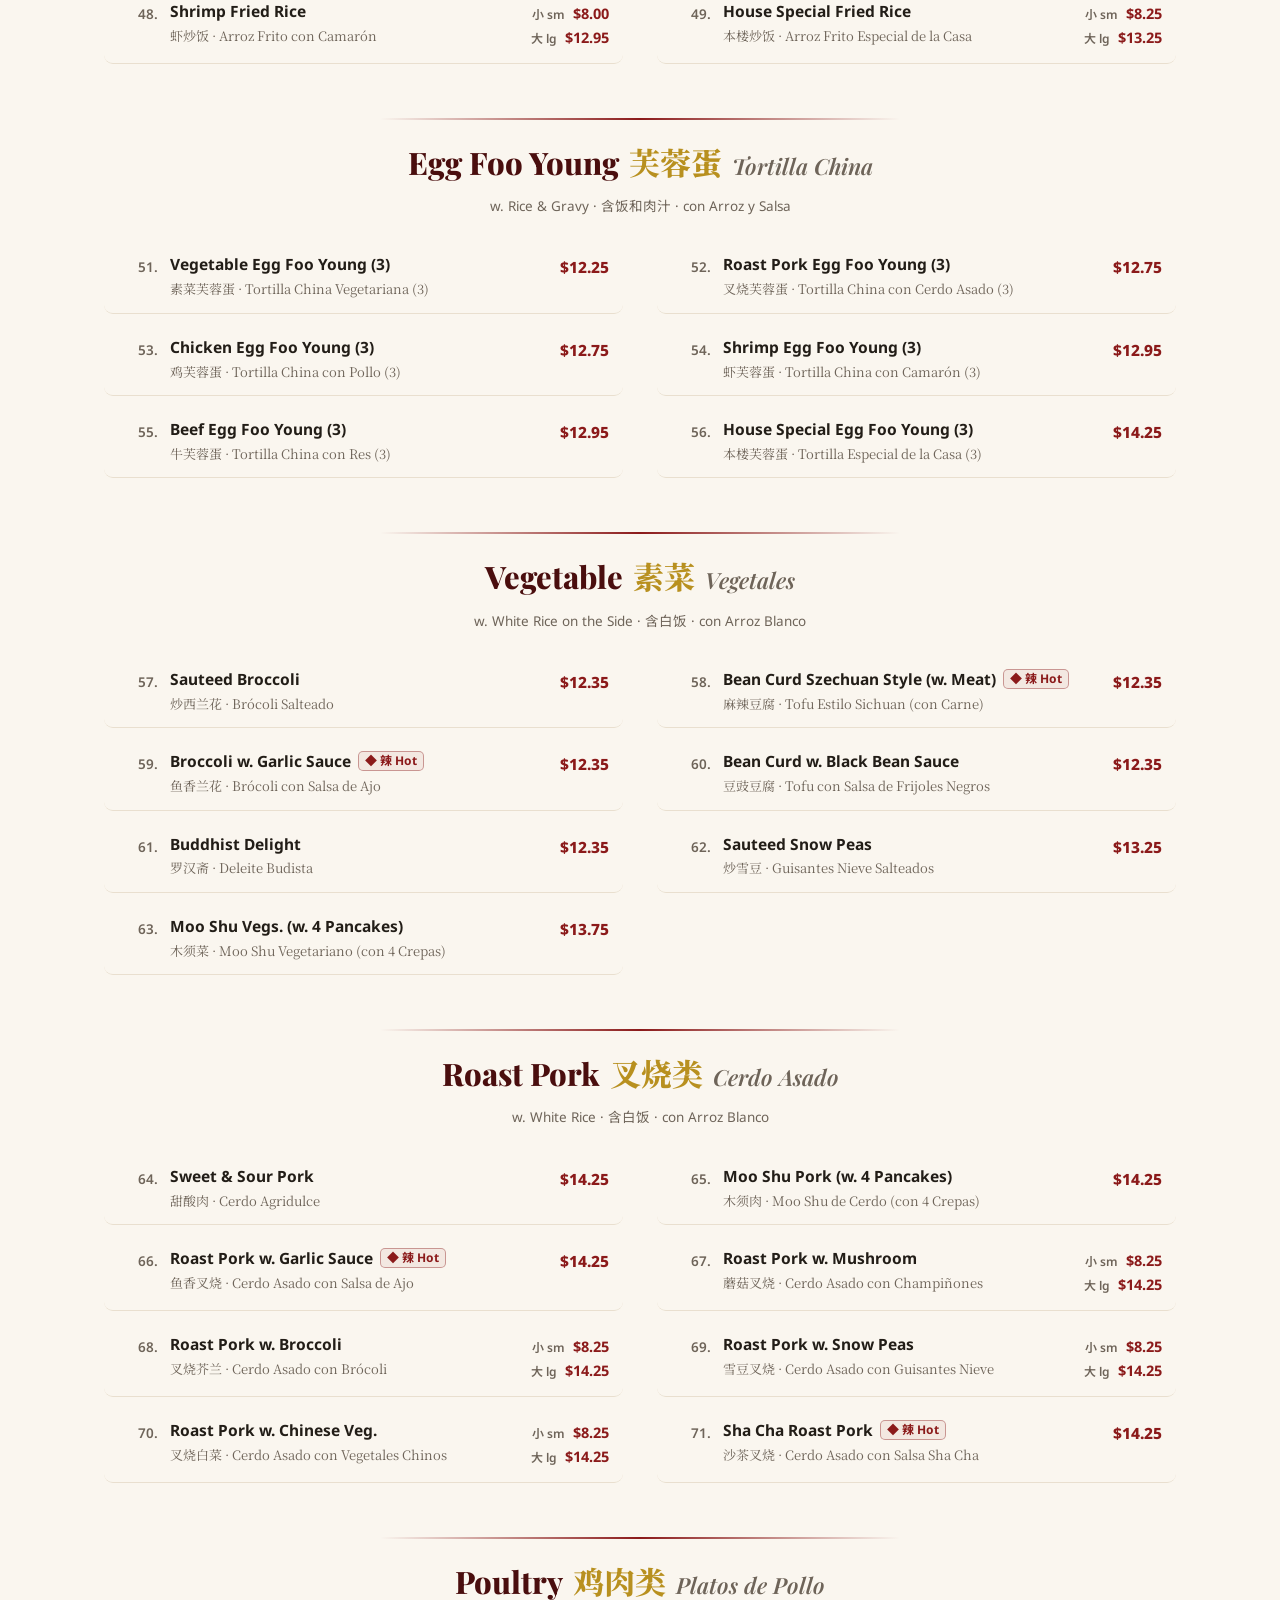
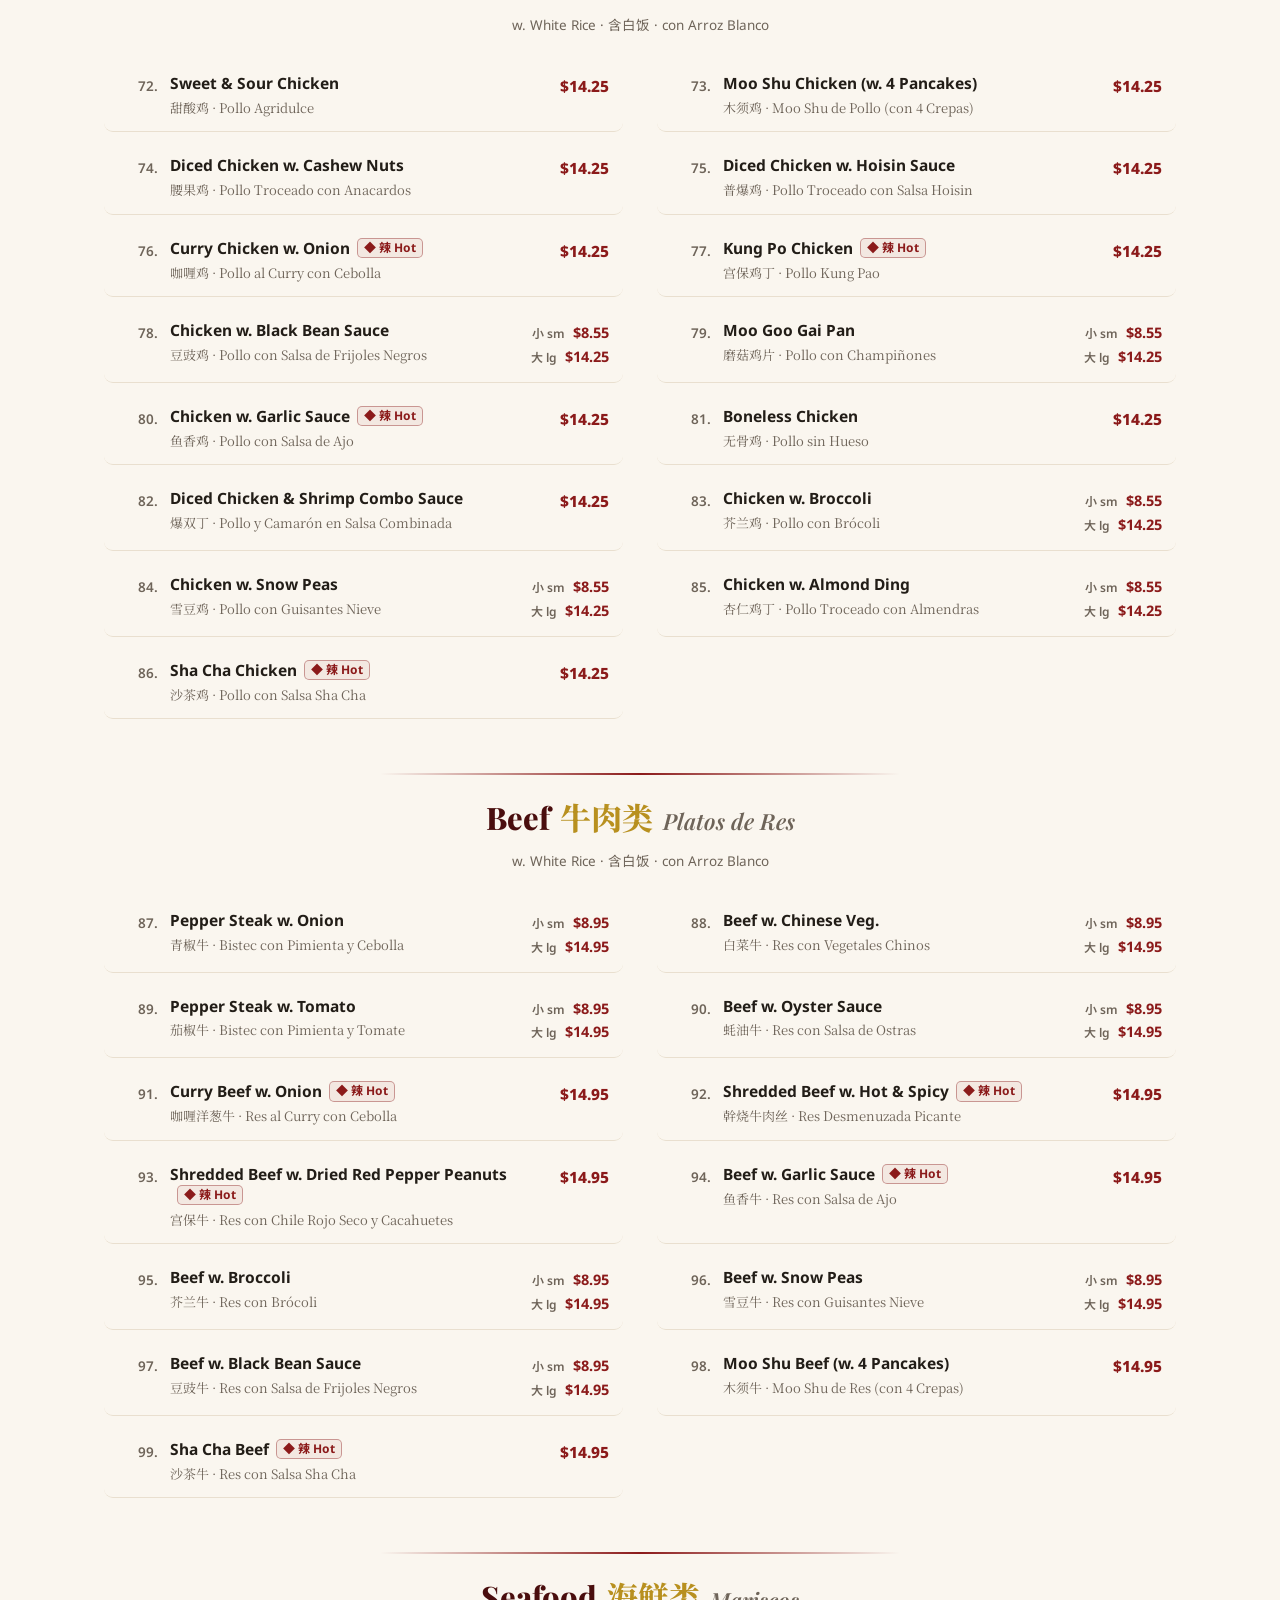
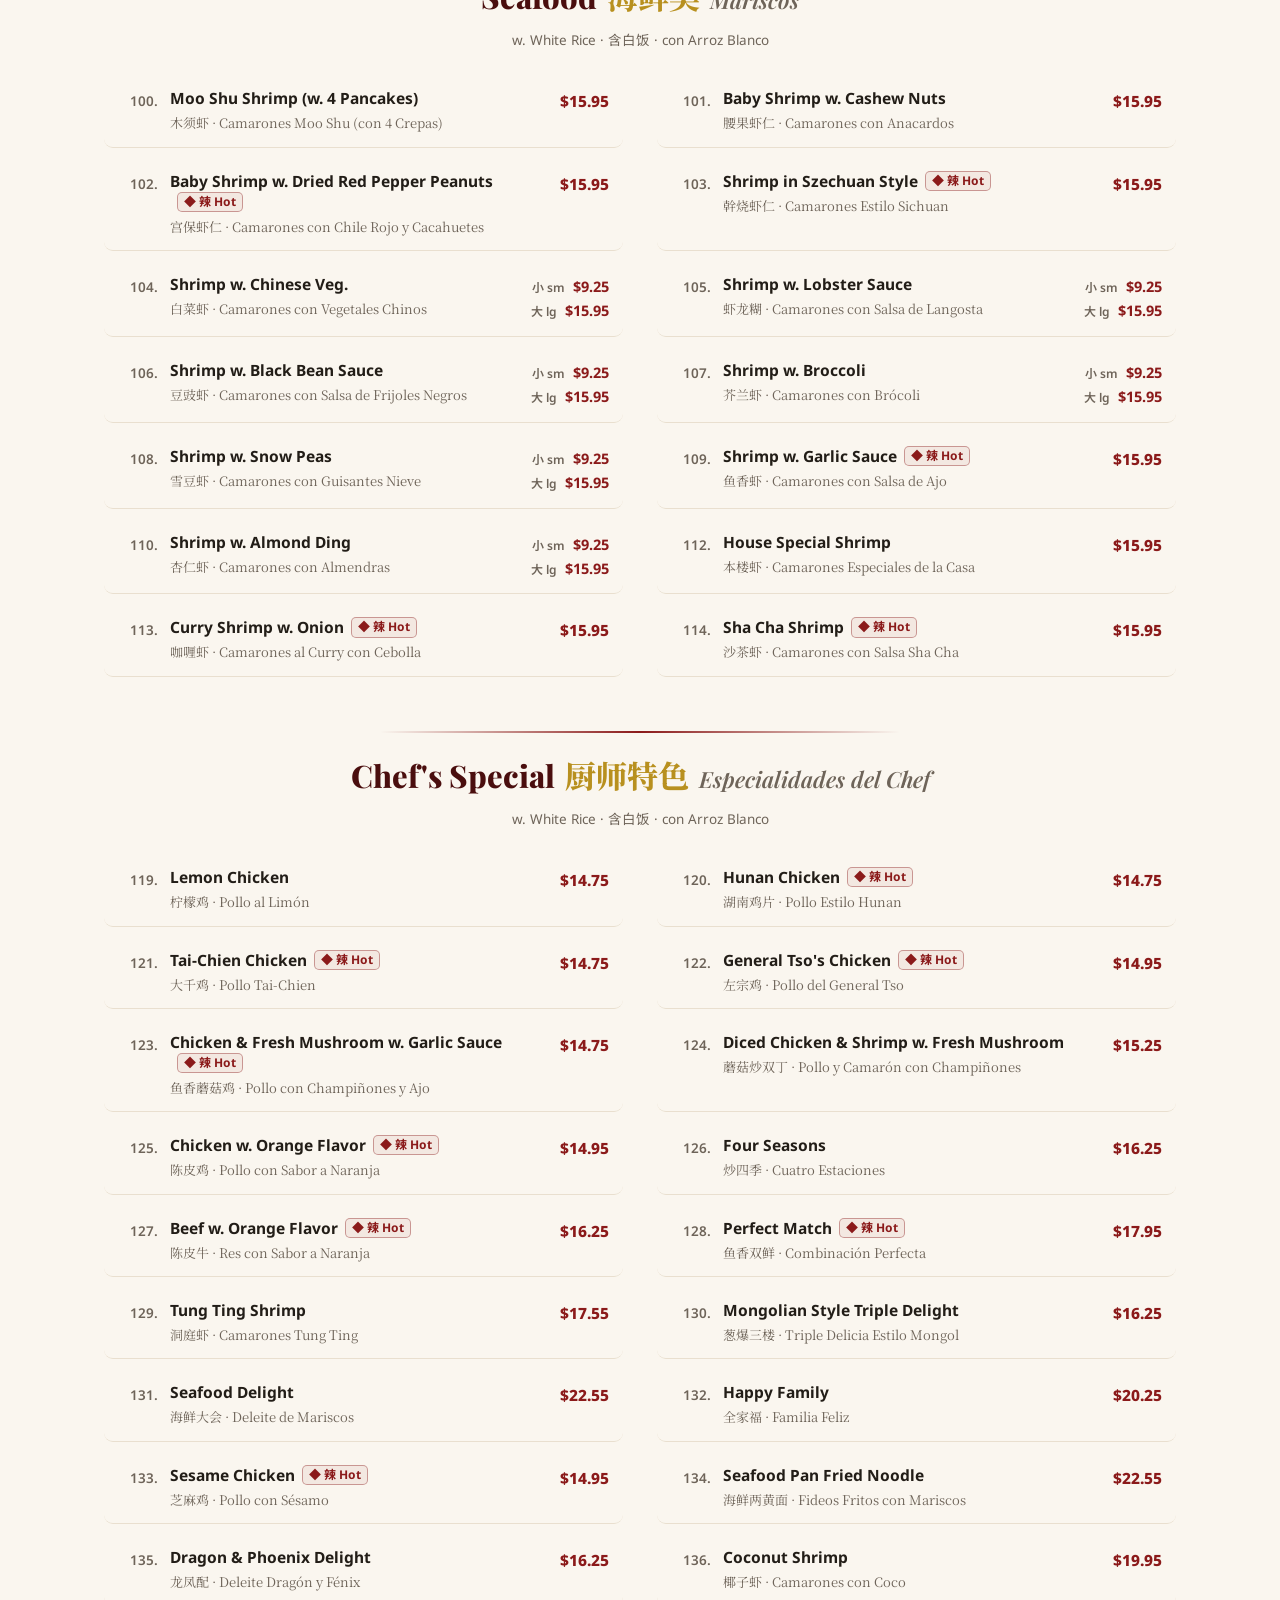
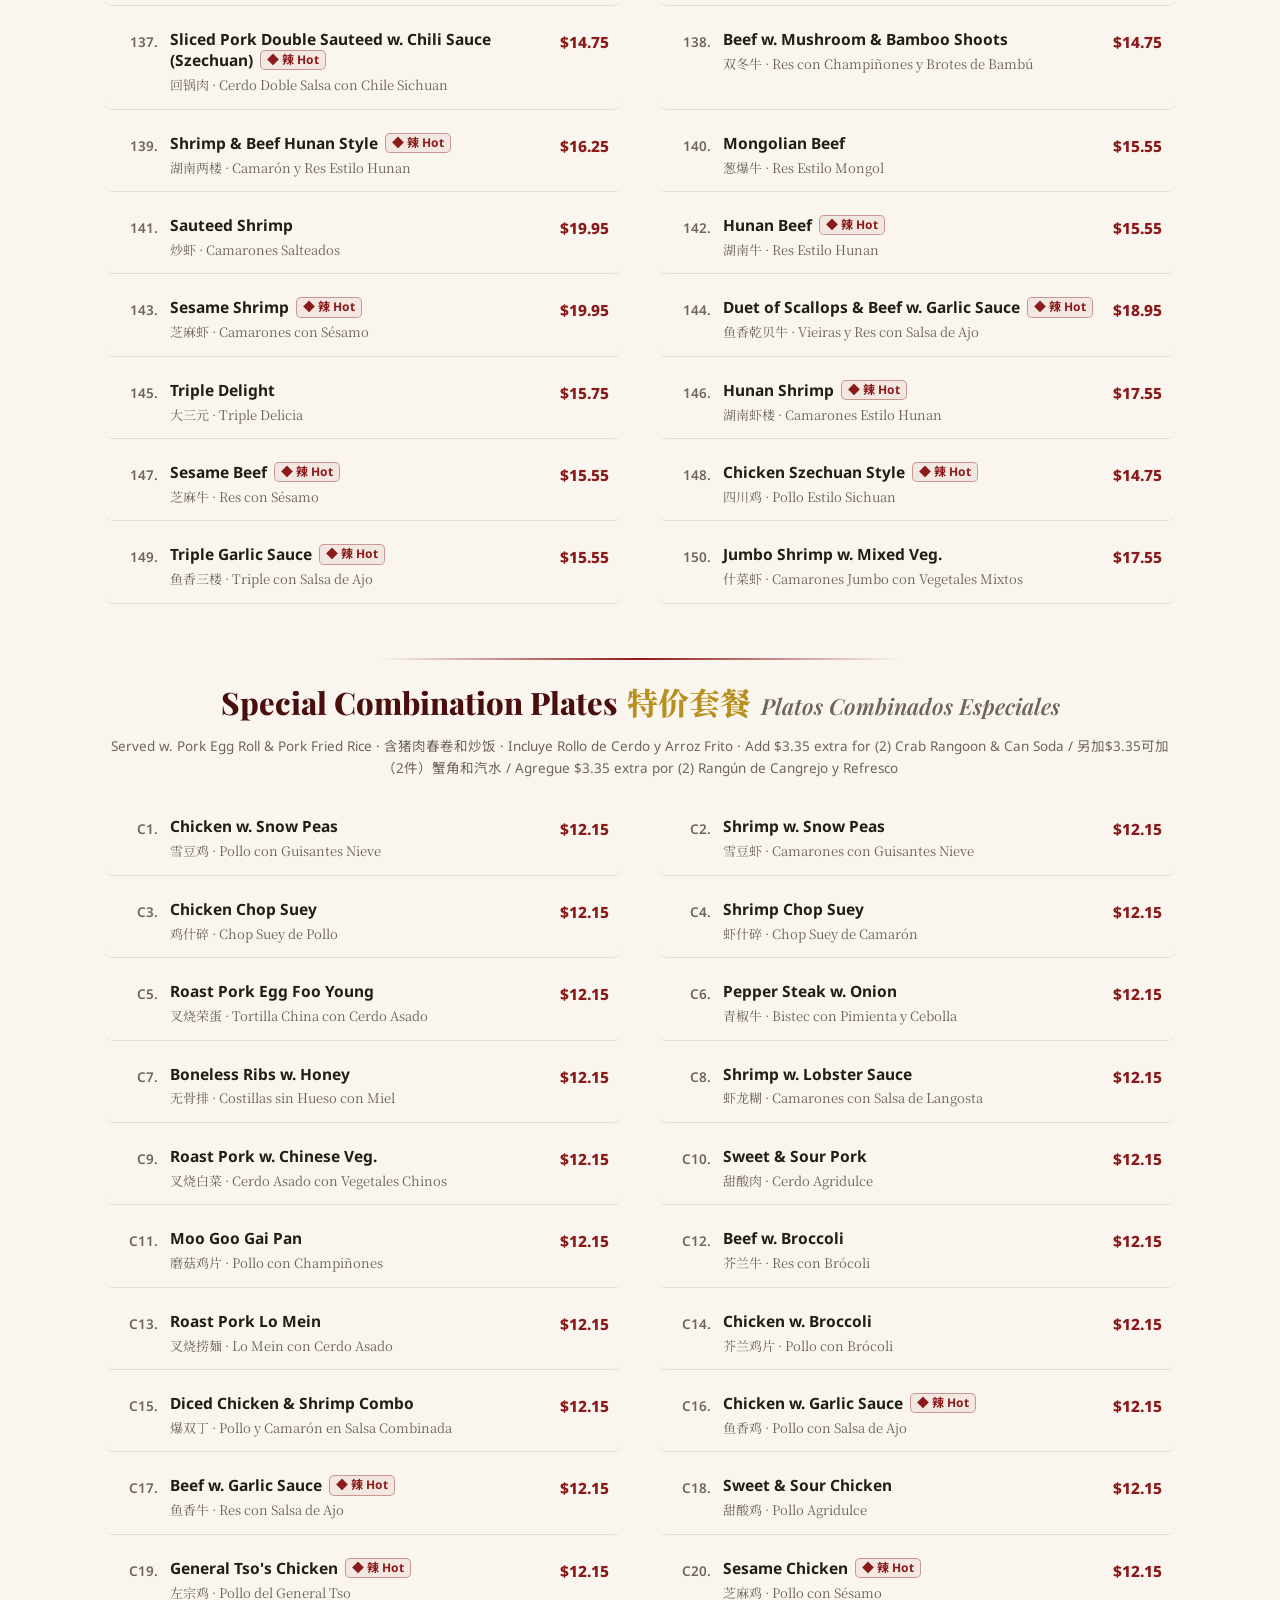
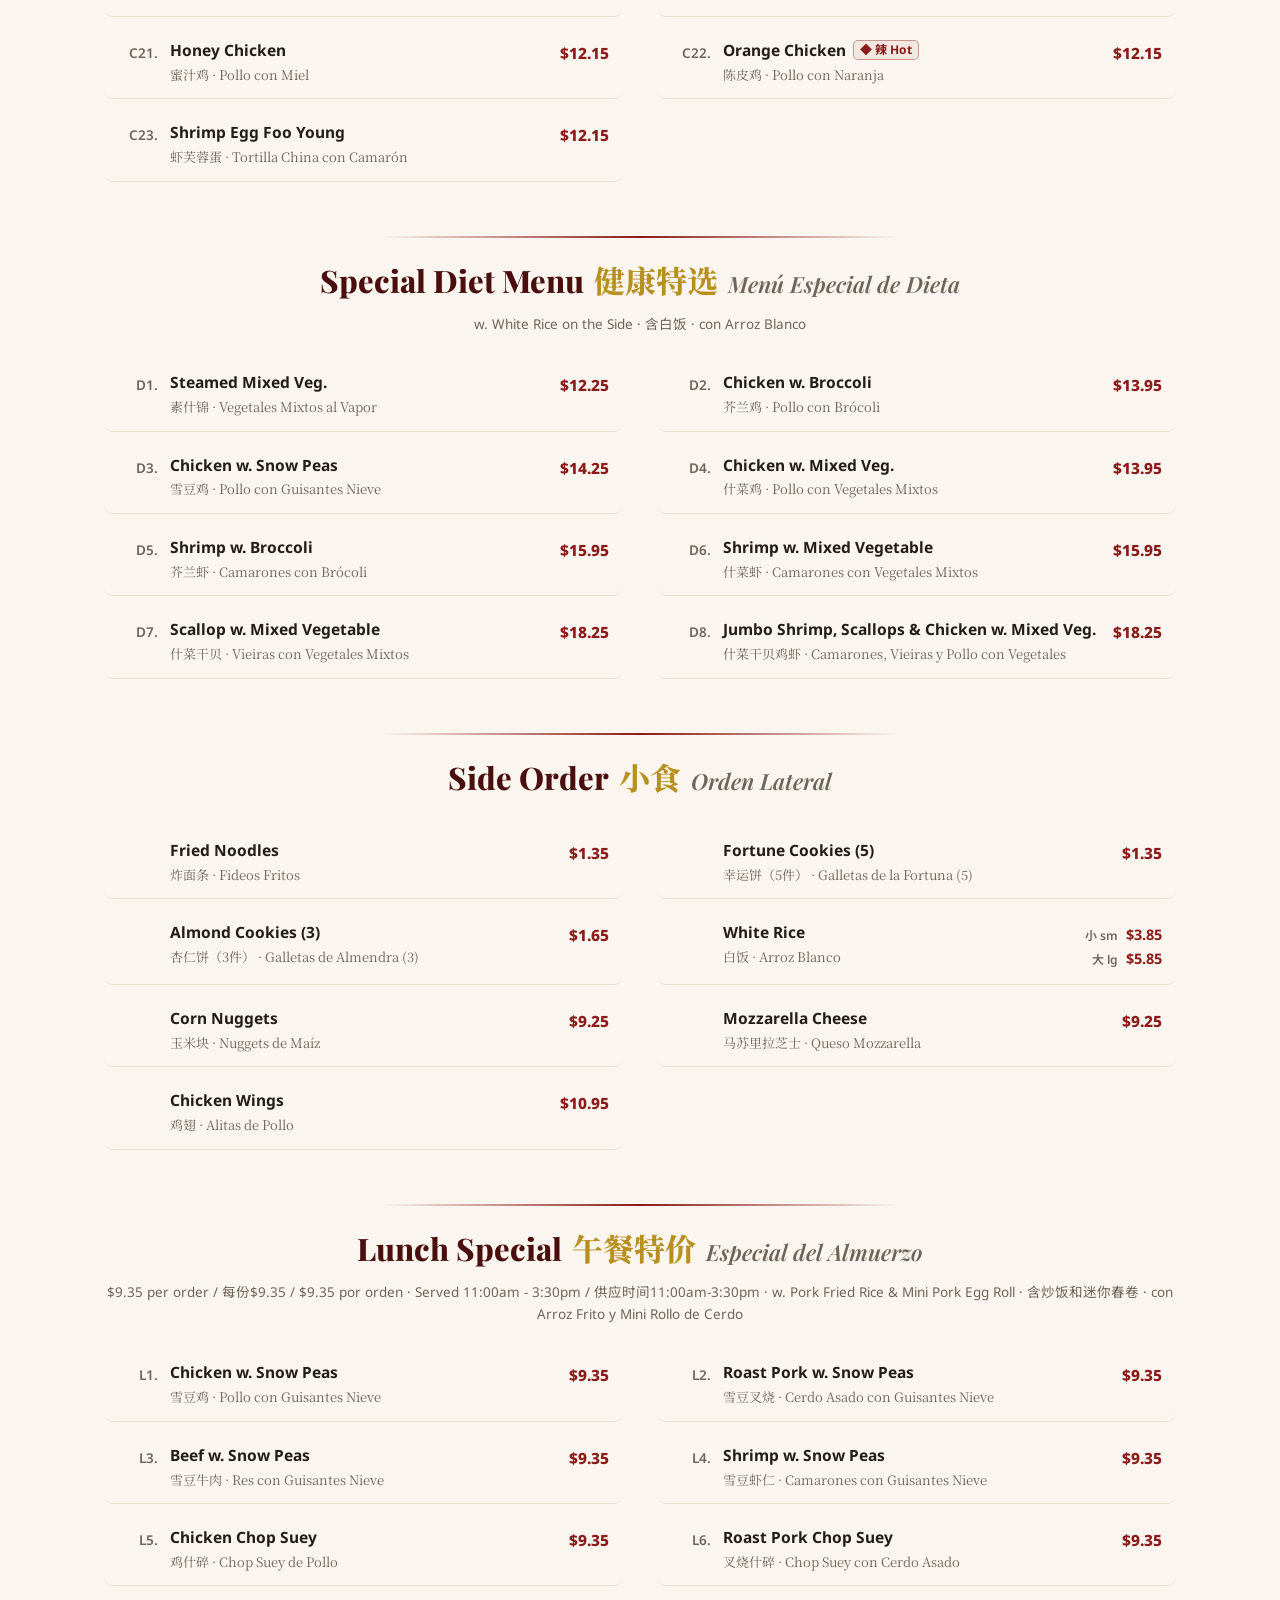
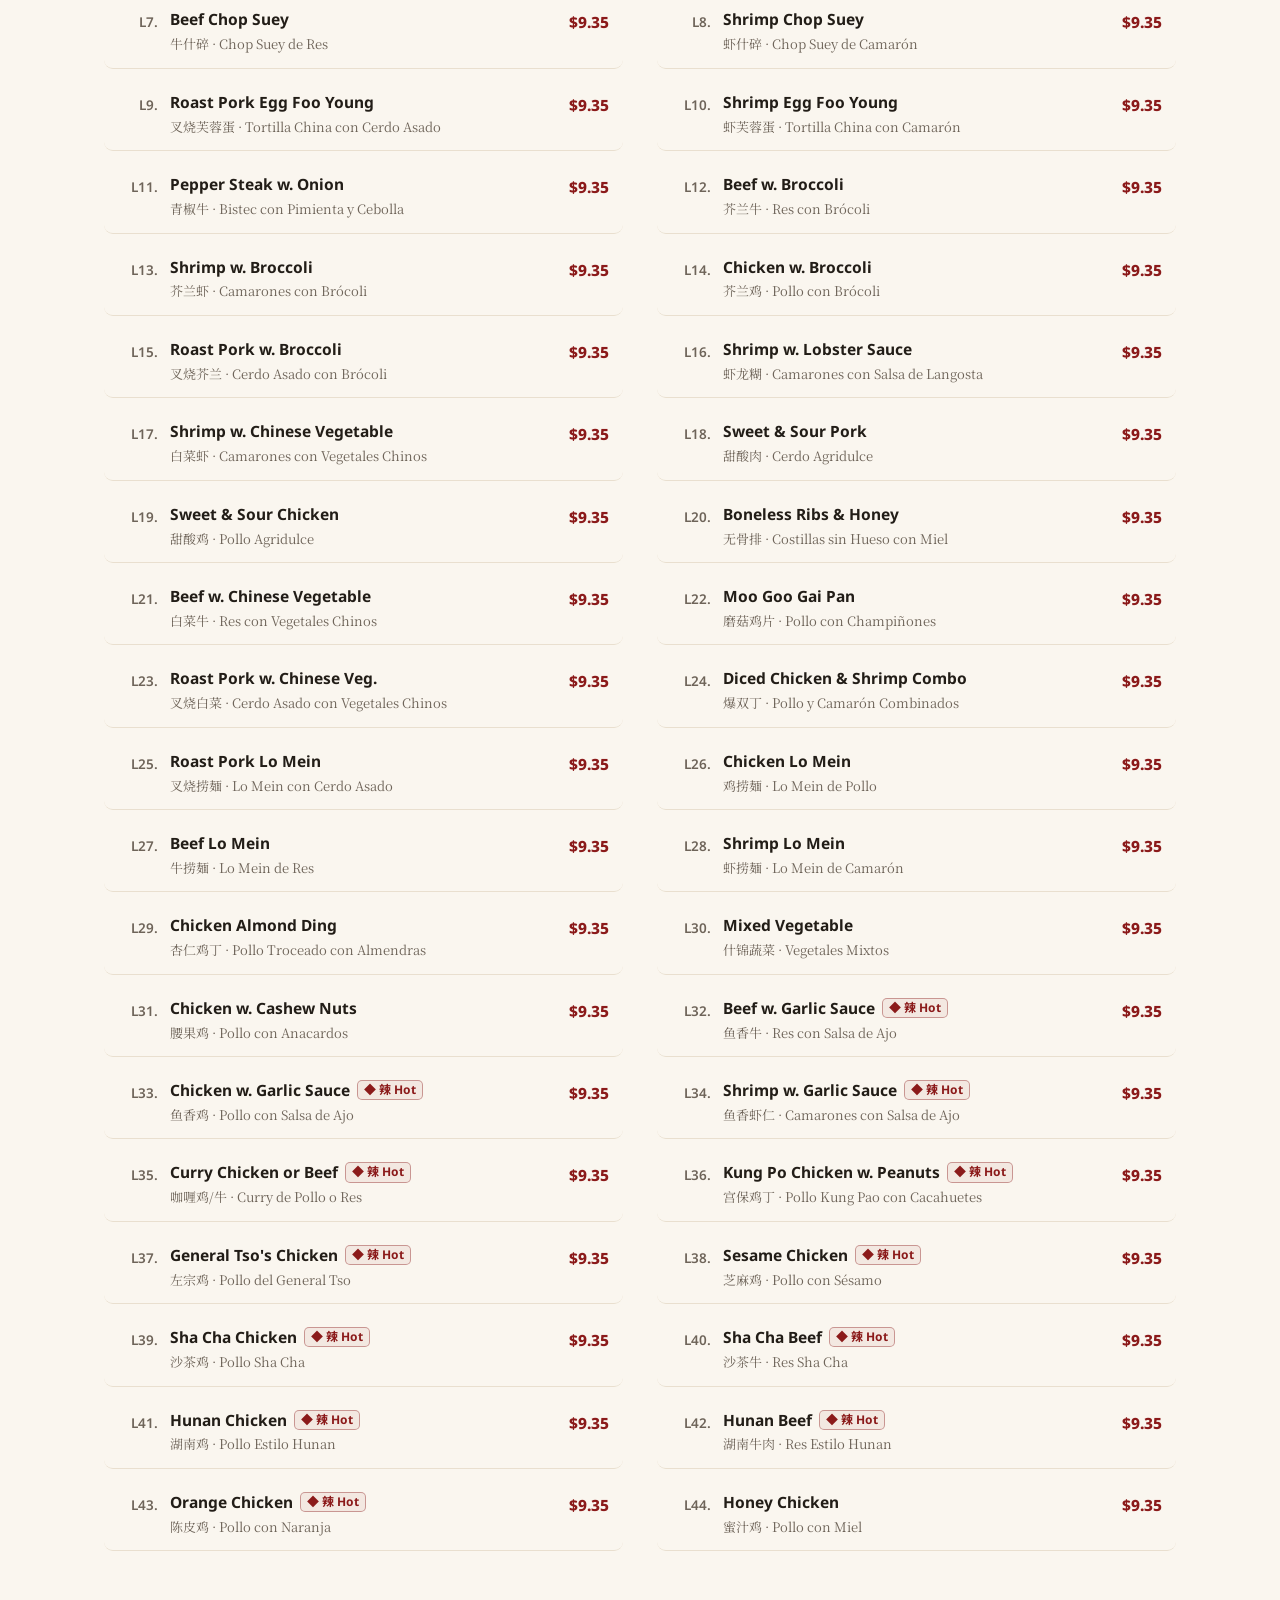
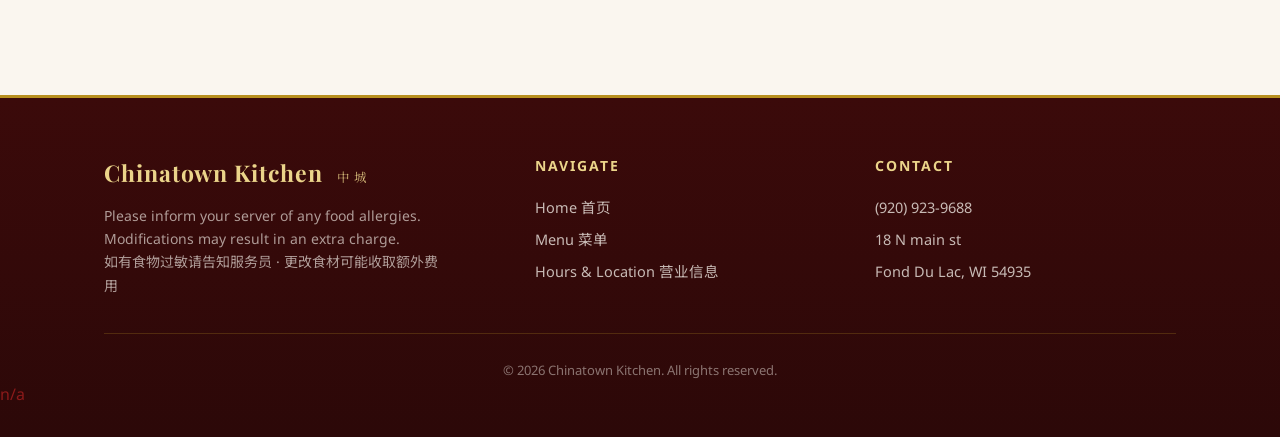
==== commit 3d5c968f: "search_function_advanced" ====
--- a/menu.html
+++ b/menu.html
@@ -65,7 +65,7 @@
     <span class="menu-search-icon">🔍</span>
     <input type="text" id="menuSearch" autocomplete="off"
            data-config-attr="placeholder:MENU_SEARCH_PLACEHOLDER"
-           placeholder="🔍 Search menu 搜索菜品 — name / number / 中文 / español">
+           placeholder="🔍 Search menu 搜索菜品 — 可组合词 e.g. chicken broccoli lunch / 编号 / 中文 / español">
     <button id="menuSearchClear" class="menu-search-clear" style="display:none" aria-label="Clear">×</button>
   </div>
   <div class="menu-filter" id="menuFilter">
--- a/css/style.css
+++ b/css/style.css
@@ -644,12 +644,12 @@
   font-size: 11px; font-weight: 900; line-height: 1; color: #fff;
   font-family: -apple-system, 'Segoe UI', sans-serif;
 }
-.status-open   { background: #1FA84D; box-shadow: 0 1px 4px rgba(31,168,77,.4);  animation: statusPulse 2.2s ease-in-out infinite; }
-.status-future { background: #E8A400; box-shadow: 0 1px 4px rgba(232,164,0,.4); }
-.status-closed { background: #D63333; box-shadow: 0 1px 4px rgba(214,51,51,.35); }
+.status-open   { background: #22C55E; box-shadow: 0 1px 4px rgba(34,197,94,.45);  animation: statusPulse 2.2s ease-in-out infinite; }
+.status-future { background: #FFB300; box-shadow: 0 1px 4px rgba(255,179,0,.45); }
+.status-closed { background: #EF4444; box-shadow: 0 1px 4px rgba(239,68,68,.4); }
 @keyframes statusPulse {
-  0%, 100% { box-shadow: 0 1px 4px rgba(31,168,77,.4); }
-  50%      { box-shadow: 0 1px 8px rgba(31,168,77,.65); }
+  0%, 100% { box-shadow: 0 1px 4px rgba(34,197,94,.45); }
+  50%      { box-shadow: 0 1px 8px rgba(34,197,94,.7); }
 }
 
 /* 红灯禁用态：变灰、不可点击 */
@@ -722,9 +722,9 @@
 .btn-ring path { fill: none; stroke-width: 2.5; }
 .btn-ring .btn-ring-track { stroke: var(--line); }       /* 轨道=边框色, 未走完部分即普通边框 */
 .btn-ring .btn-ring-fill  { stroke-linecap: round; }
-.btn-ring.ring-open   .btn-ring-fill { stroke: #1FA84D; }  /* = .status-open 徽章色 */
-.btn-ring.ring-future .btn-ring-fill { stroke: #E8A400; }  /* = .status-future 徽章色 */
-.btn-ring.ring-closed .btn-ring-fill { stroke: #D63333; }  /* = .status-closed 徽章色 */
+.btn-ring.ring-open   .btn-ring-fill { stroke: #22C55E; }  /* = .status-open 状态色 */
+.btn-ring.ring-future .btn-ring-fill { stroke: #FFB300; }  /* = .status-future 状态色 */
+.btn-ring.ring-closed .btn-ring-fill { stroke: #EF4444; }  /* = .status-closed 状态色 */
 
 
 /* ── 歇业预告横幅（js/site.js renderNotice; 与倒计时横幅是两条独立横幅）────
@@ -740,3 +740,82 @@
   box-shadow: 0 4px 14px rgba(107, 78, 0, .14);
 }
 .closure-notice.nt-during { background: linear-gradient(135deg, #F7E3AD, #EFD07E); }
+
+
+/* ── 分组订餐区（js/site.js buildGroupedOrderHtml）──────────────────────────
+   容器加 --grouped 修饰类后改纵向堆叠(原 .order-platforms 的flex规则保持不动,
+   供回退); 组内按钮行自管横排换行。标签: 绿=自取推荐, 蓝=自取&外送推荐 */
+.order-platforms--grouped { display: block; }
+.order-group-label {
+  display: flex; align-items: center; gap: 12px;
+  max-width: 640px; margin: 0 auto 12px;
+}
+.order-group-label::before, .order-group-label::after {
+  content: ""; flex: 1; height: 1px; background: #E4D6B8;
+}
+.order-group-pill {
+  display: inline-flex; align-items: center; gap: 7px;
+  font-size: 12px; letter-spacing: .08em; font-weight: 800;
+  border-radius: 999px; padding: 4px 14px;
+  text-align: center; line-height: 1.5;          /* 窄屏可折行, 不横向溢出 */
+}
+.order-group-pill svg { flex: none; }
+.og-pick { color: #27500A; background: #EAF3DE; border: 1px solid #97C459; }
+.og-both { color: #0C447C; background: #E6F1FB; border: 1px solid #85B7EB; }
+.order-group-row {
+  display: flex; flex-wrap: wrap; gap: 14px; justify-content: center;
+  margin: 0 0 6px;
+}
+.order-group-note { text-align: center; font-size: 12px; margin: 8px 0 22px; }
+.order-group-note.og-n1 { color: #8A7A55; }
+.order-group-note.og-n2 { color: #0C447C; margin-bottom: 6px; }
+/* 首页 Place Order 按钮里的袋/车小图标 */
+.order-cta svg { flex: none; }
+.order-cta svg + svg { margin-left: -3px; }
+
+
+/* 午市结束倒计时 / 晚市提示（countdown lunchend/dinner 模式）*/
+.countdown-banner.cd-lunchend {
+  background: linear-gradient(135deg, #FFF3D6, #F2D289);
+  color: #6B4E00; border-bottom: 2px solid #E8A400;
+}
+.countdown-banner.cd-dinner {
+  background: linear-gradient(135deg, #FBF3E2, #EFE0BC);
+  color: #4A3A10; border-bottom: 2px solid #C9A227;
+  animation: none;                                /* 晚市提示是静态信息, 不呼吸 */
+}
+
+
+/* ── 满额赠送票根（js/site.js buildDealsHtml; 全配置驱动, 无活动整块消失）── */
+.deal-label { display: flex; align-items: center; gap: 12px; max-width: 660px; margin: 0 auto 12px; }
+.deal-label::before, .deal-label::after { content: ""; flex: 1; height: 1px; background: #E4D6B8; }
+.deal-pill {
+  display: inline-flex; align-items: center; gap: 6px;
+  font-size: 11.5px; letter-spacing: .08em; font-weight: 800;
+  border-radius: 999px; padding: 3px 13px;
+  color: #8E2323; background: #FBE9E4; border: 1px solid #E2A08F;
+  text-align: center; line-height: 1.5;
+}
+.deal-strip { display: flex; flex-wrap: wrap; gap: 12px; justify-content: center; margin: 0 auto 22px; max-width: 660px; }
+.deal-ticket {
+  display: flex; align-items: center; justify-content: center; text-align: center;
+  padding: 9px 20px; border: 1.5px dashed #C9A227; border-radius: 12px;
+  background: linear-gradient(135deg, #FFFBEF, #FFF1D6);
+}
+.deal-ticket .dt-th { font-size: 11px; letter-spacing: .1em; color: #B8901F; font-weight: 800; }
+.deal-ticket .dt-gift { font-size: 14px; color: #4A0E0E; font-weight: 800; margin-top: 2px; }
+.deal-ticket .dt-old { opacity: .5; text-decoration: line-through; }
+.deal-ticket .dt-new { color: #B23A3A; font-weight: 900; font-size: 1.15em; font-style: normal; }
+.deal-ticket .dt-scope { margin-top: 5px; display: flex; gap: 6px; justify-content: center; flex-wrap: wrap; }
+.deal-ticket .dt-scope span {
+  display: inline-block; font-size: 10px; letter-spacing: .05em; font-weight: 800;
+  border-radius: 999px; padding: 2px 10px; border: 1px solid;
+}
+.deal-ticket .dt-valid { font-size: 10.5px; color: #8A7A55; margin-top: 3px; letter-spacing: .03em; font-weight: 400; }
+.deal-ticket .dt-valid .dt-new { font-size: 1em; font-weight: 800; }
+.card-note { text-align: center; font-size: 12px; color: #8E2323; margin: 4px 0 10px; }
+
+
+/* ── 组标签上方的十格进度隔断（js/site.js buildGroupRectRow; 每枚=10%, 部分点亮）── */
+.og-rectrow { display: flex; gap: 6px; justify-content: center; align-items: center; margin: 2px auto 10px; }
+.og-rectrow .og-rect { width: 22px; height: 6px; border-radius: 2px; }
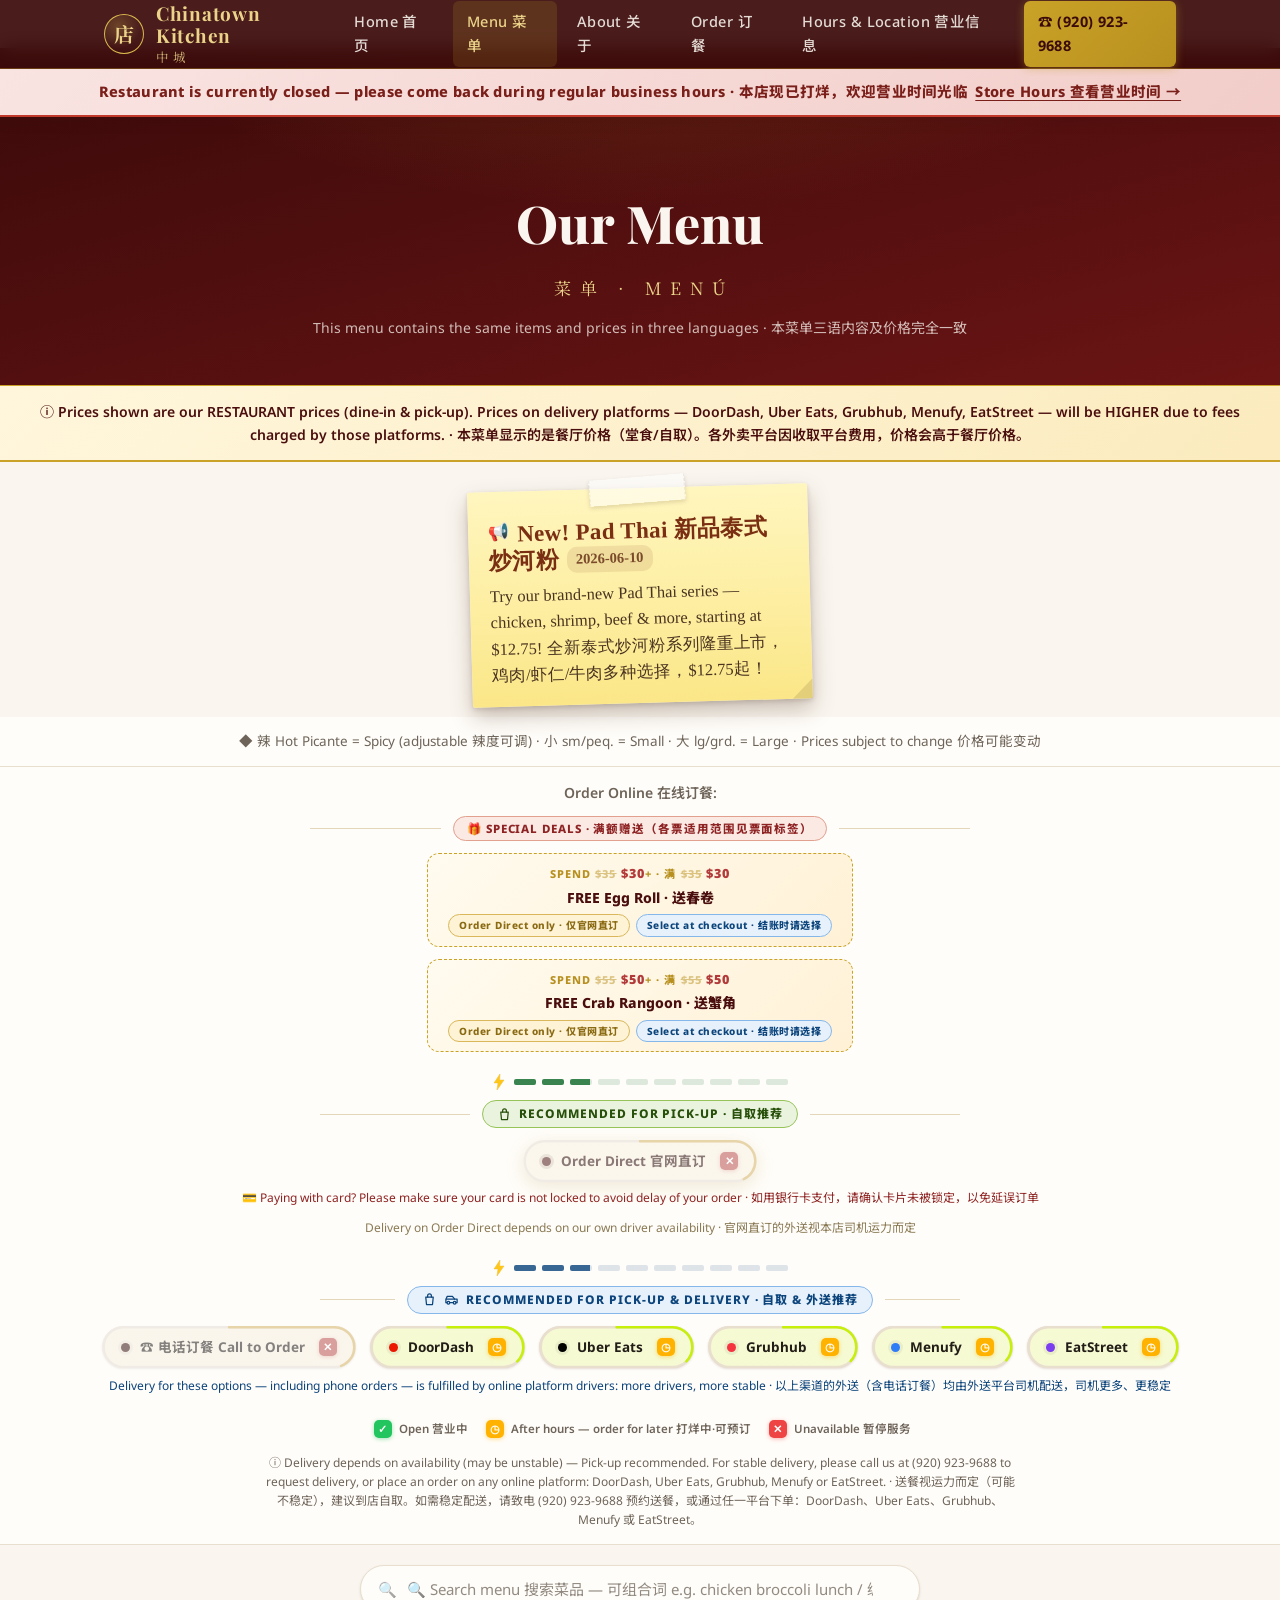
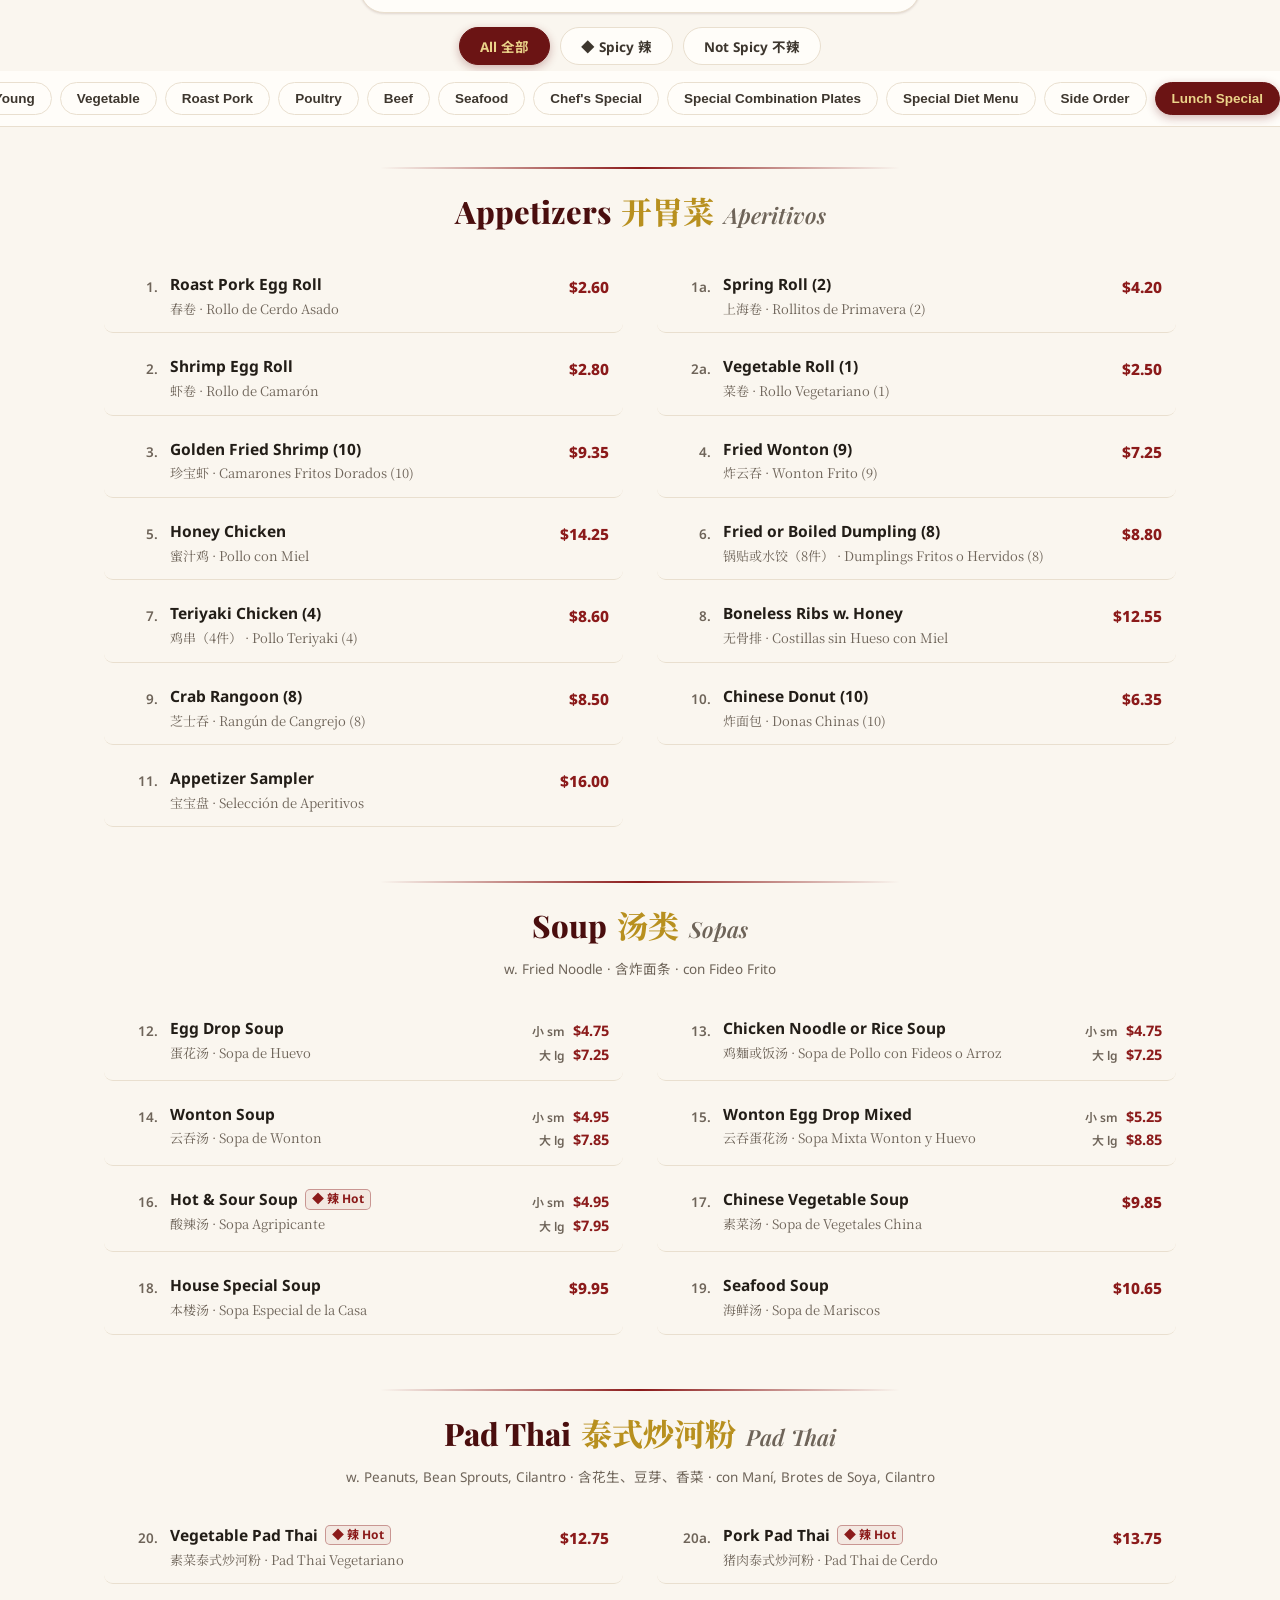
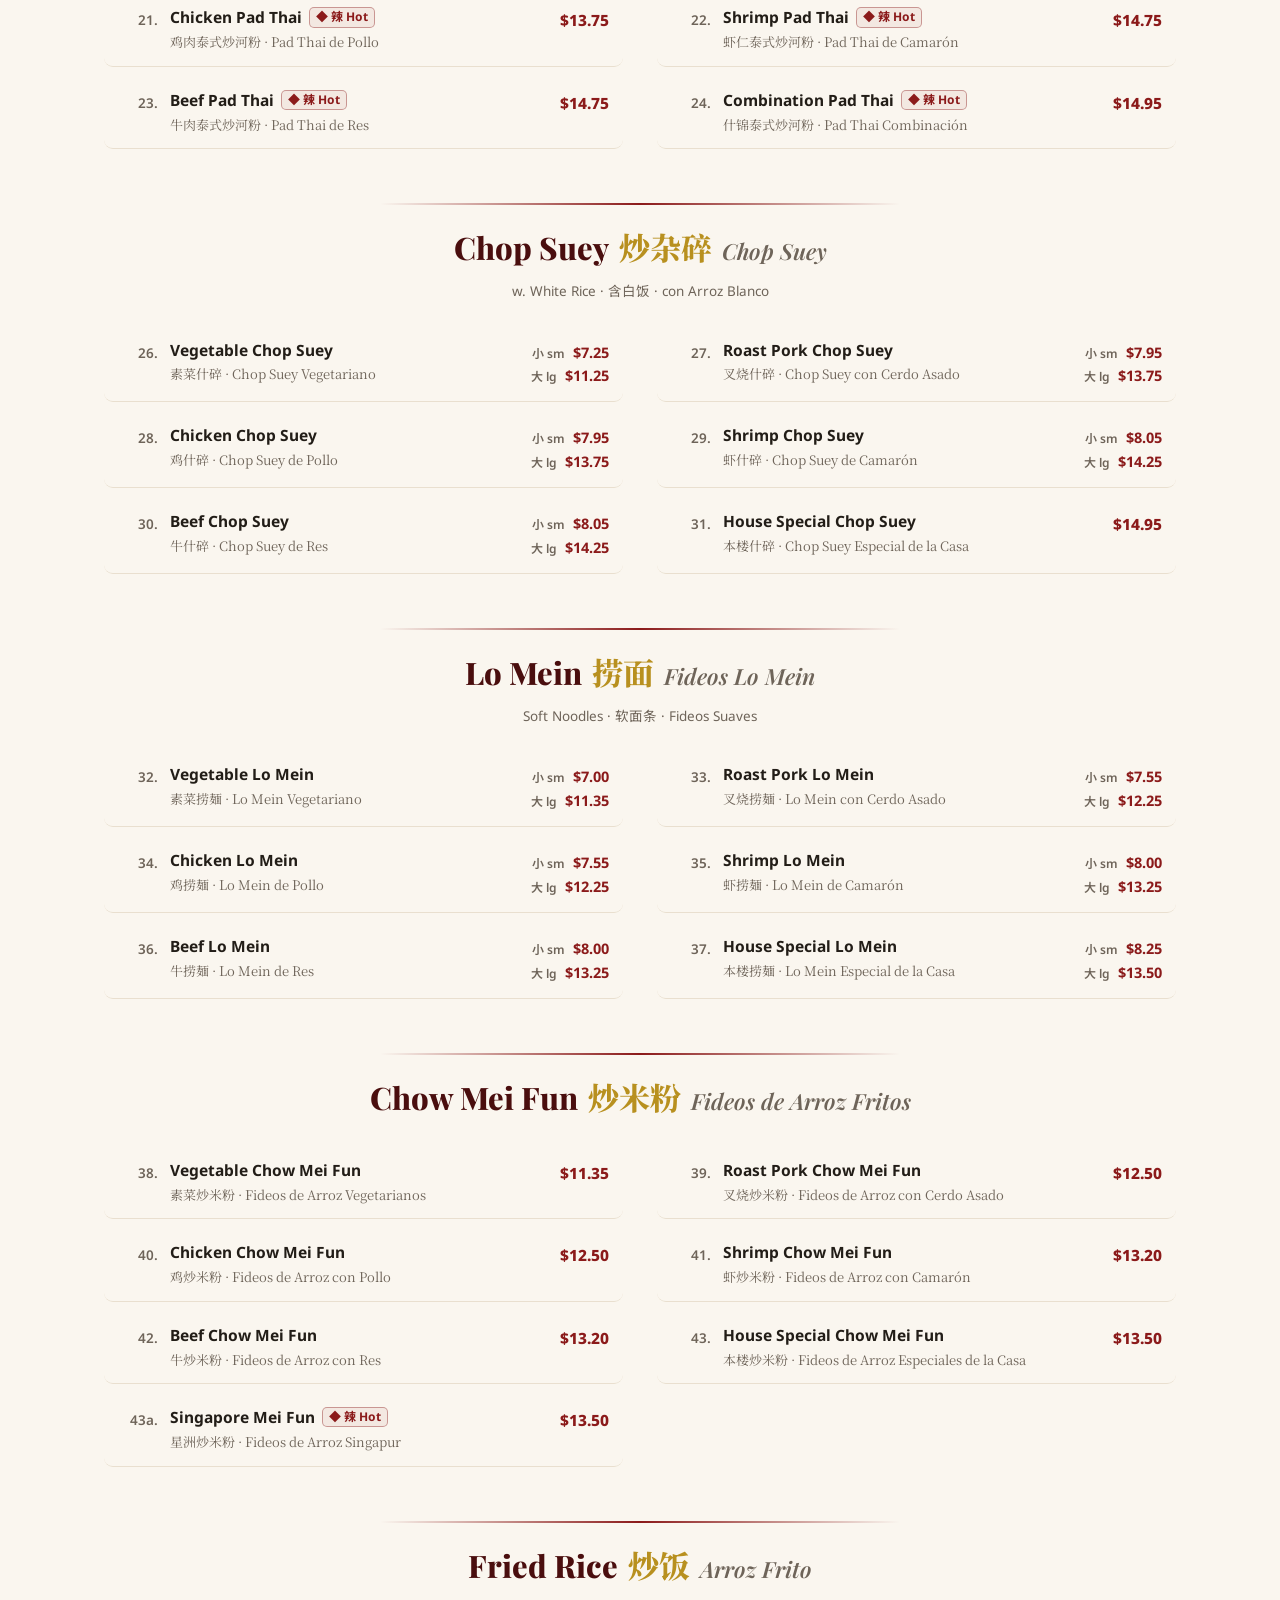
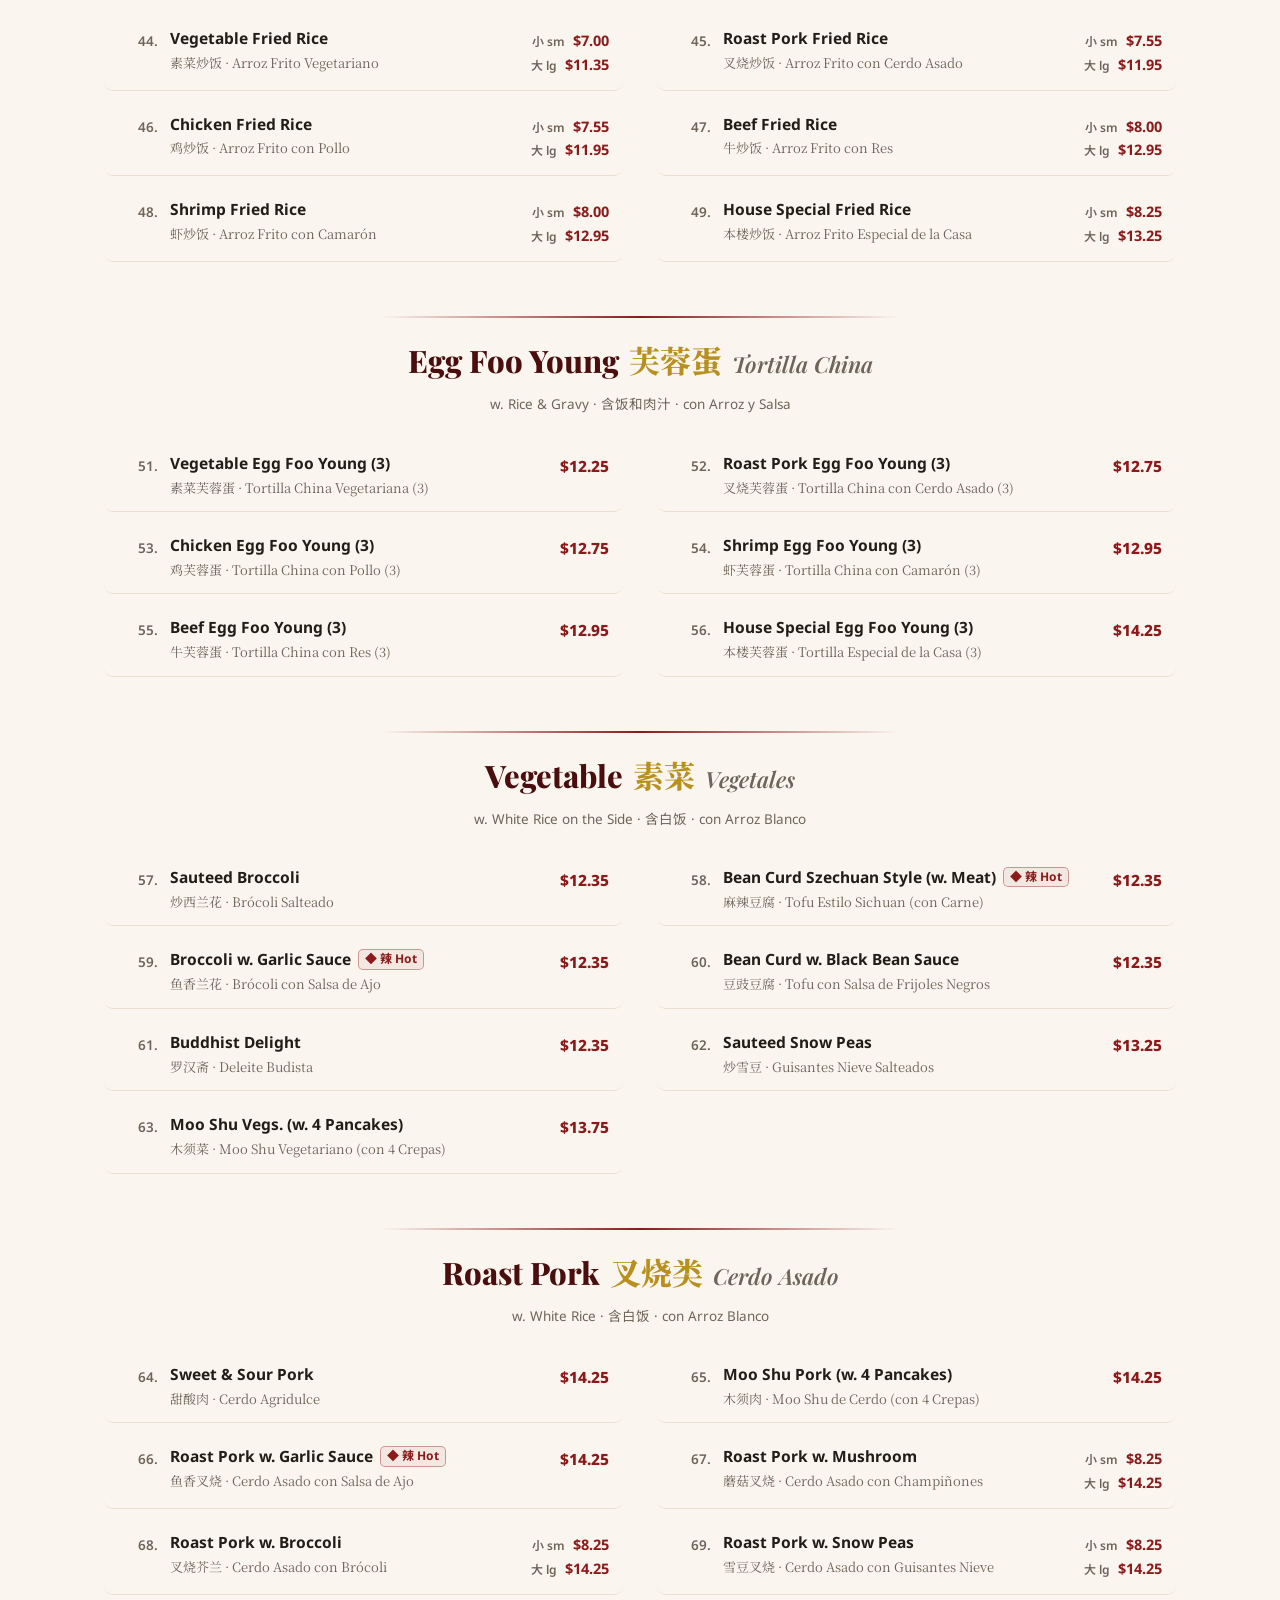
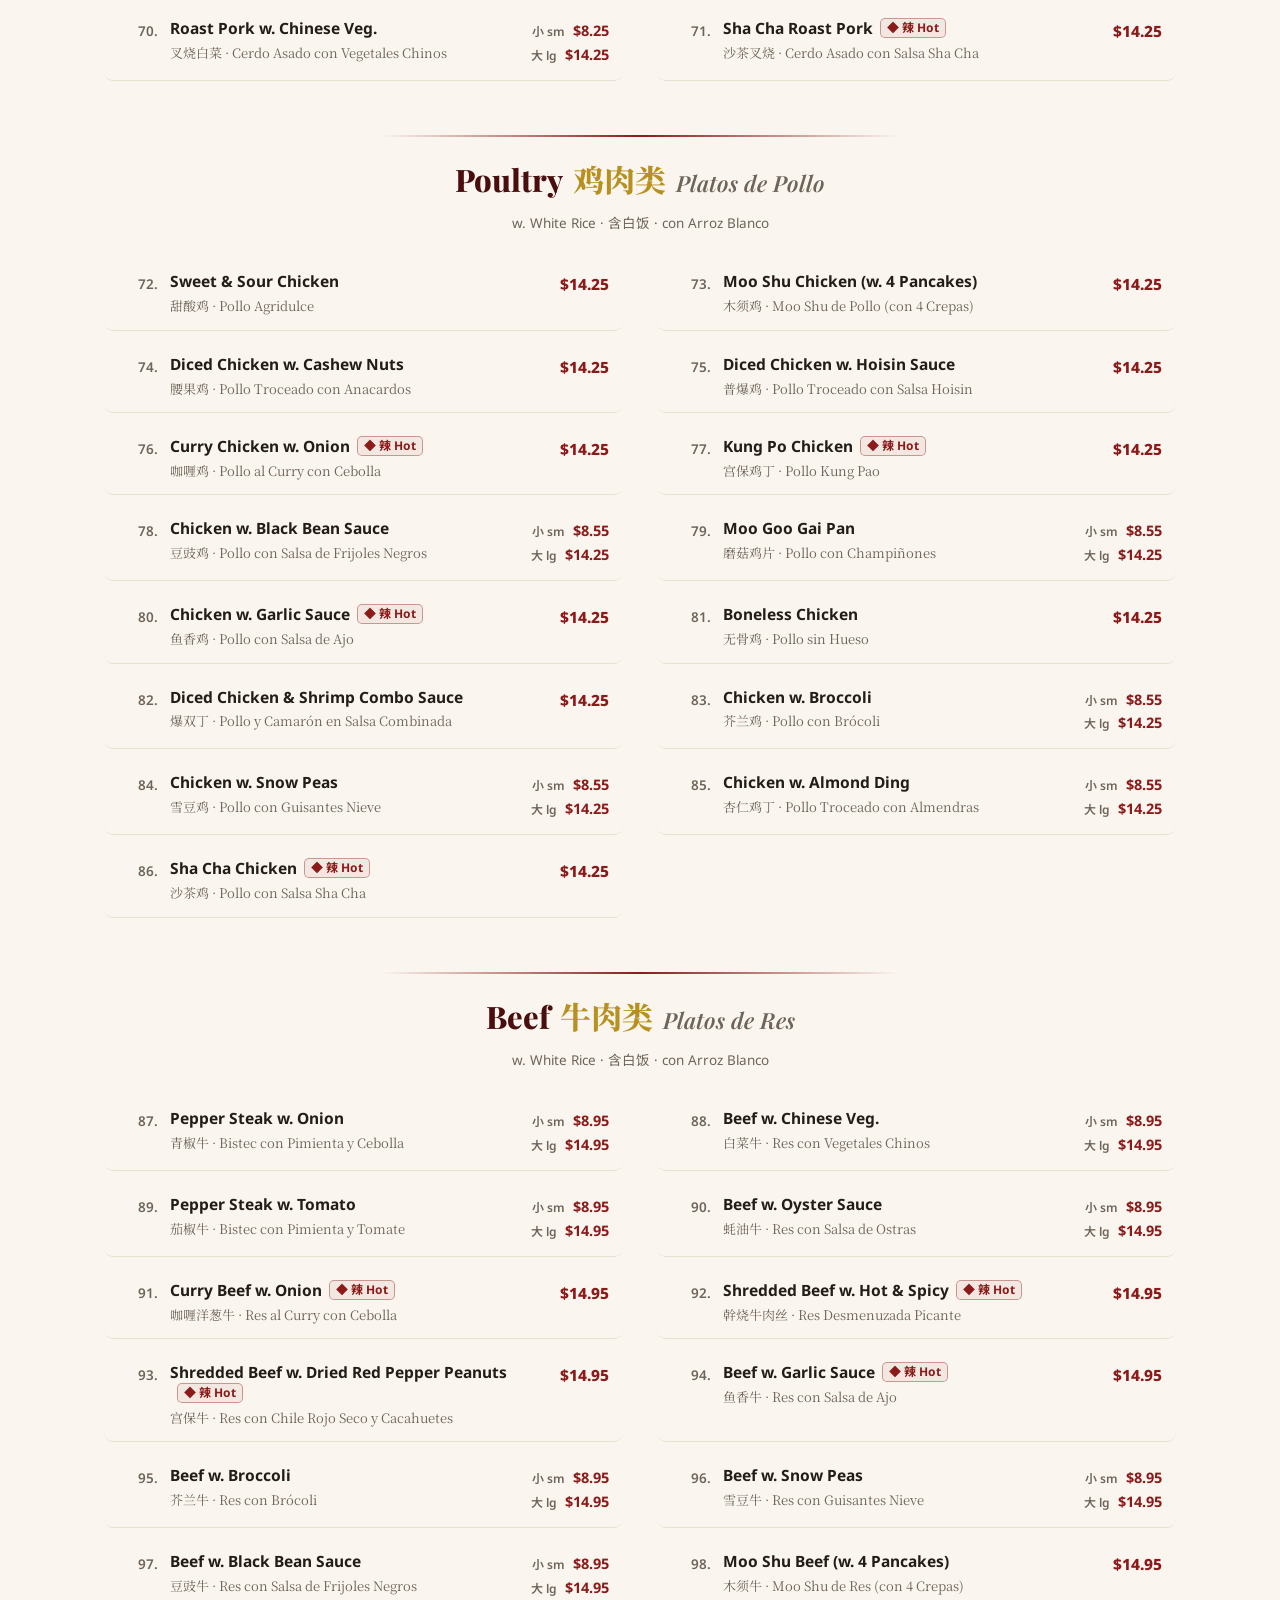
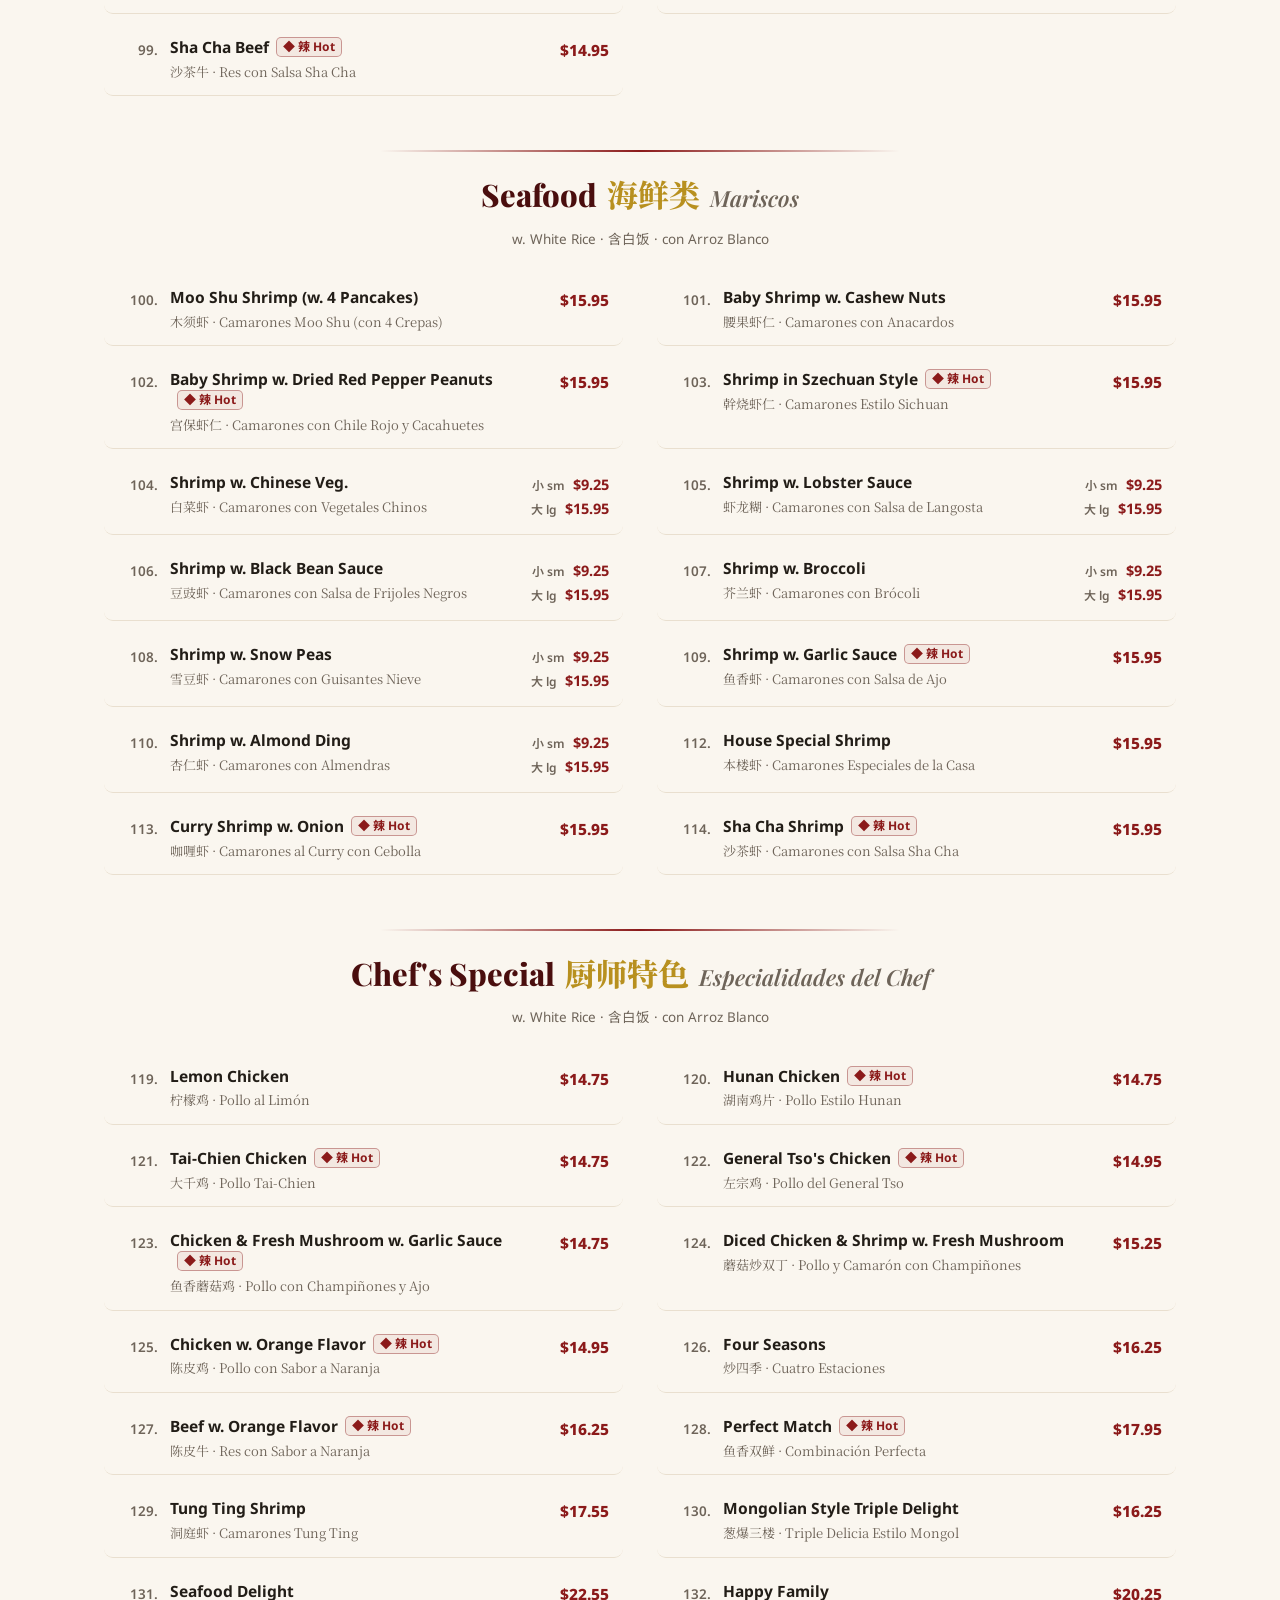
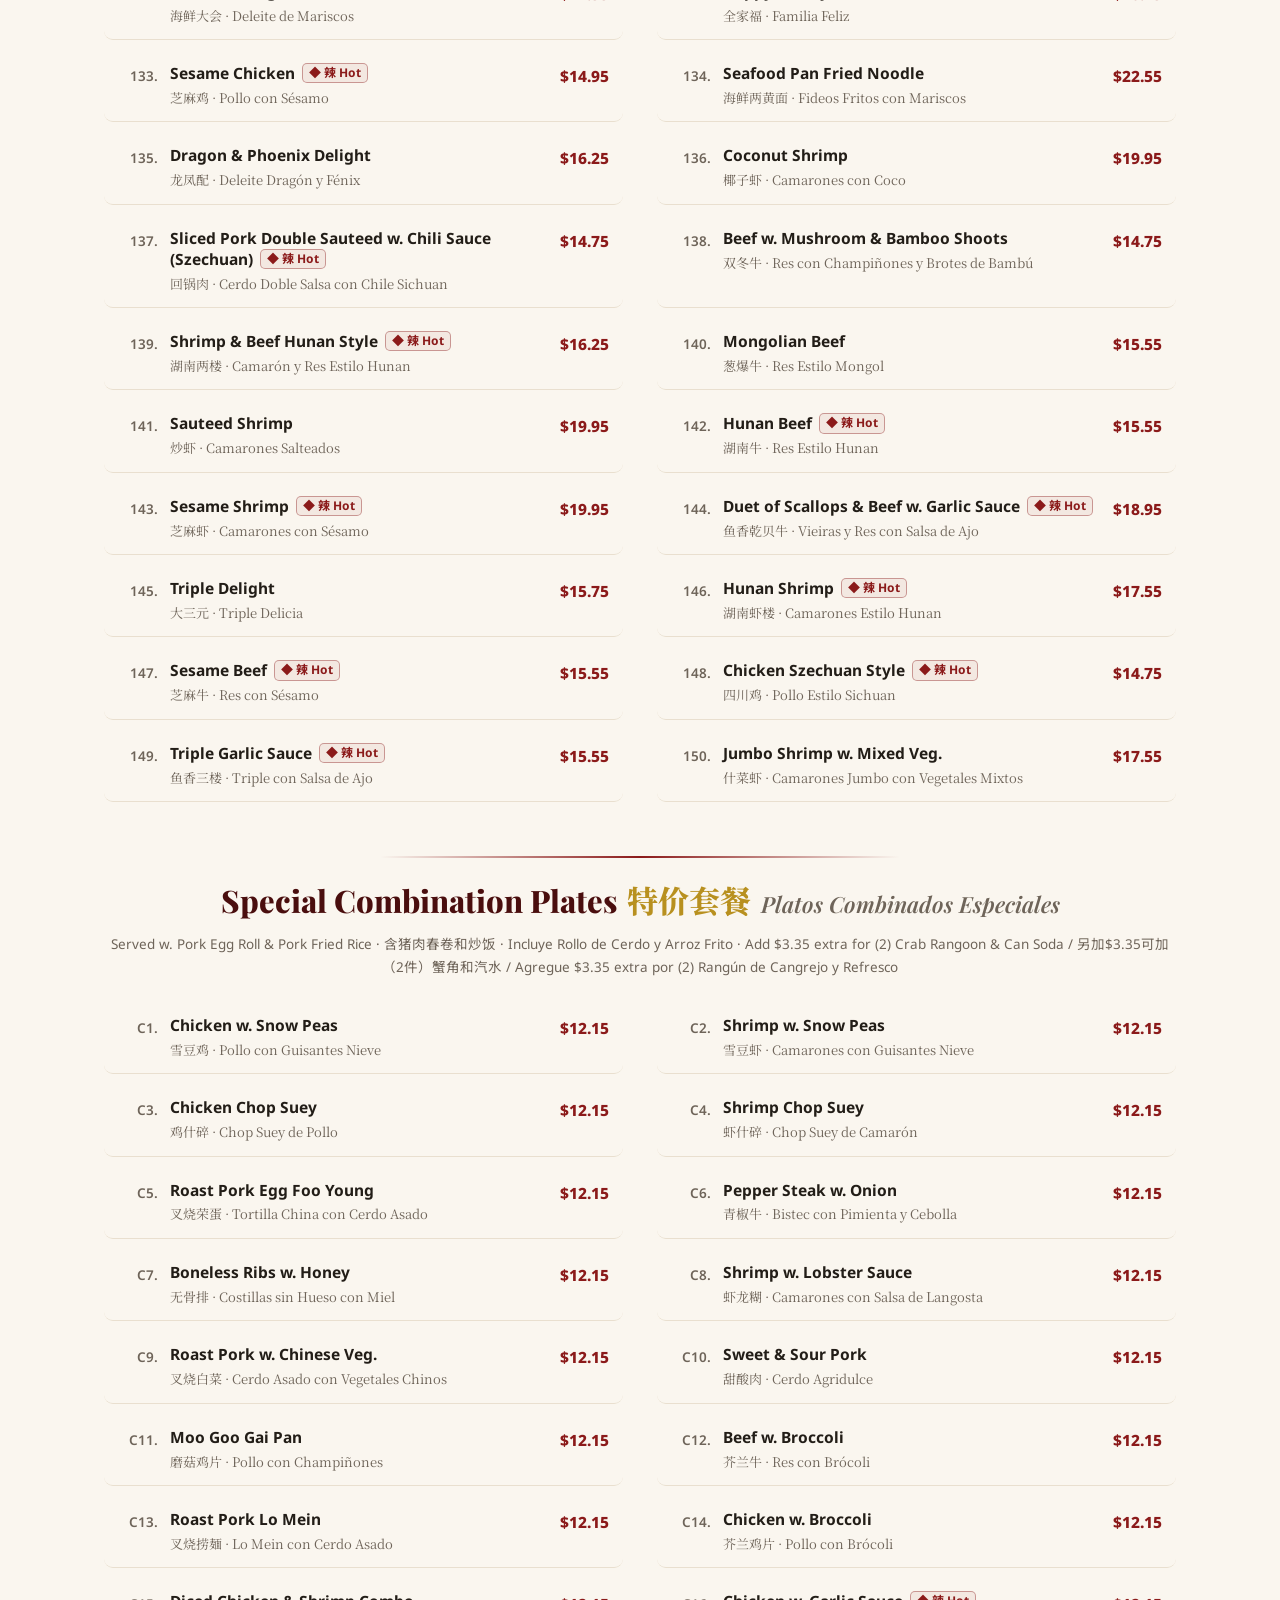
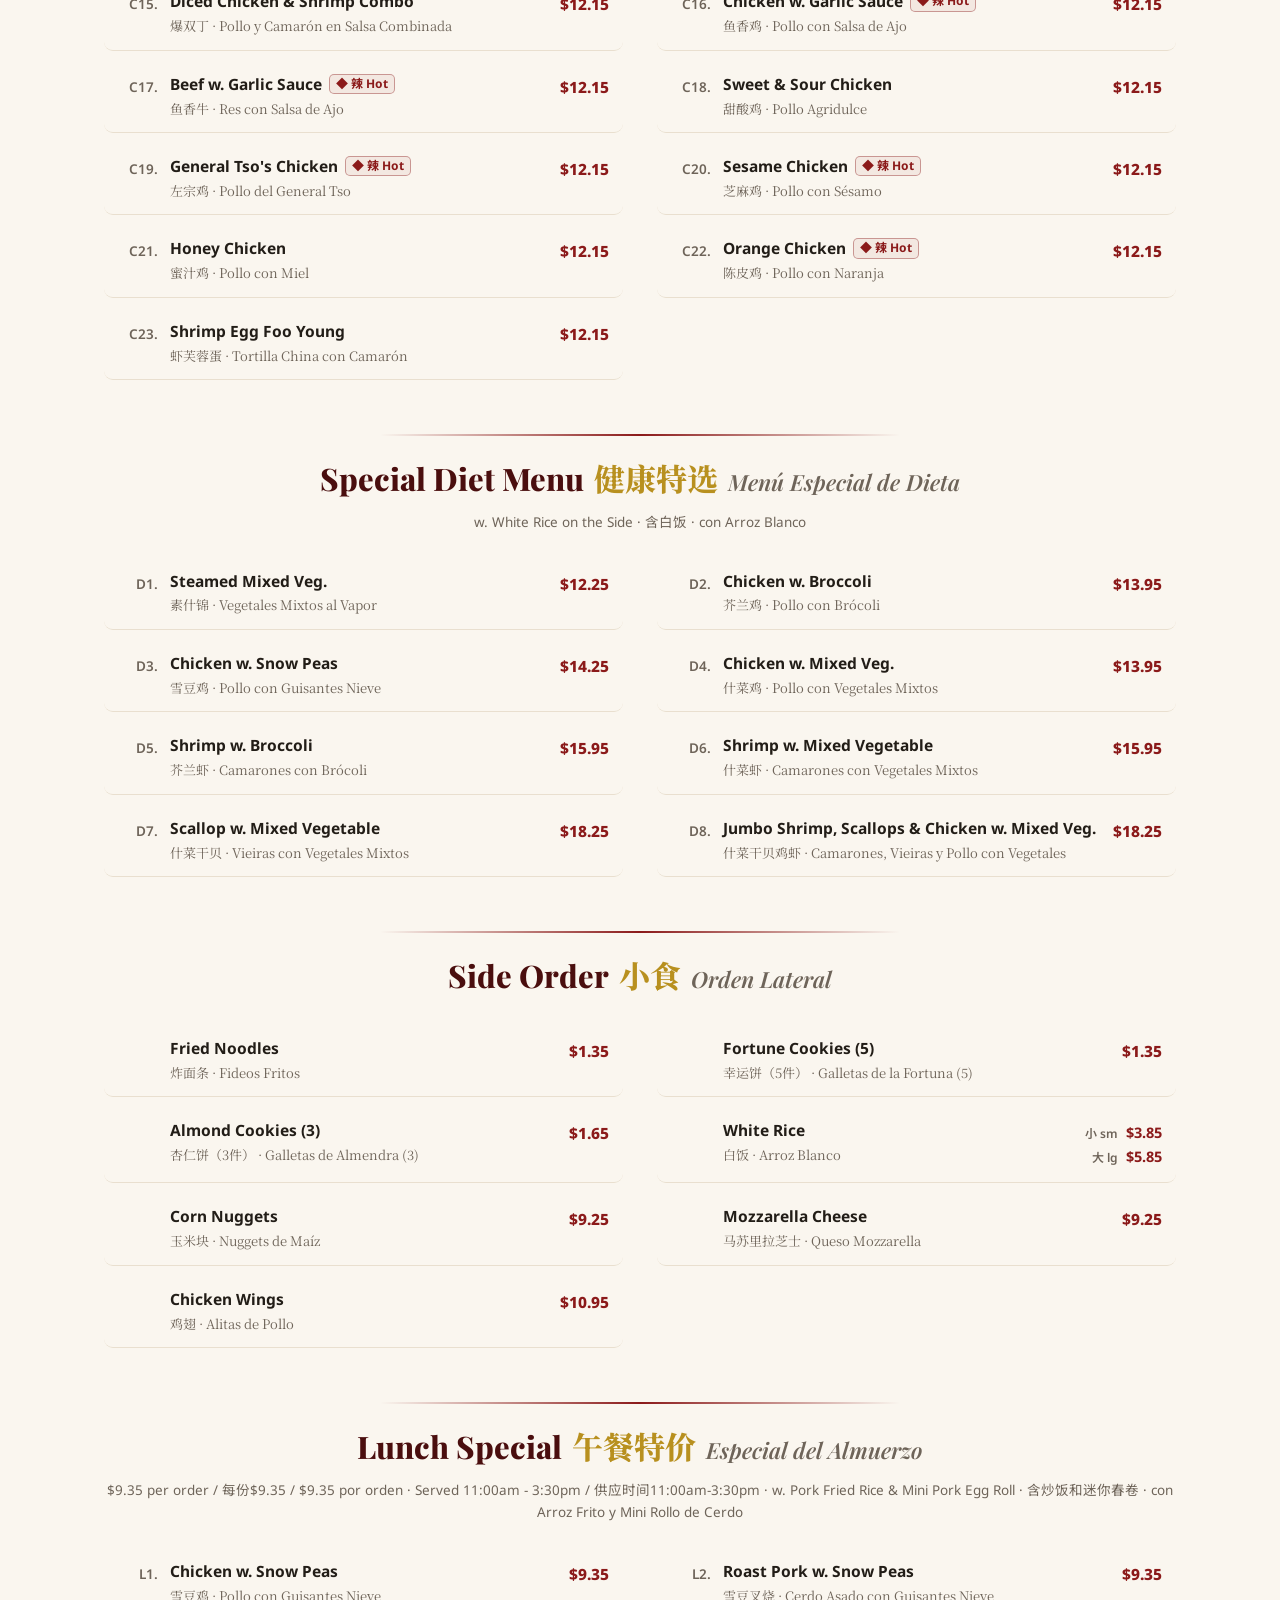
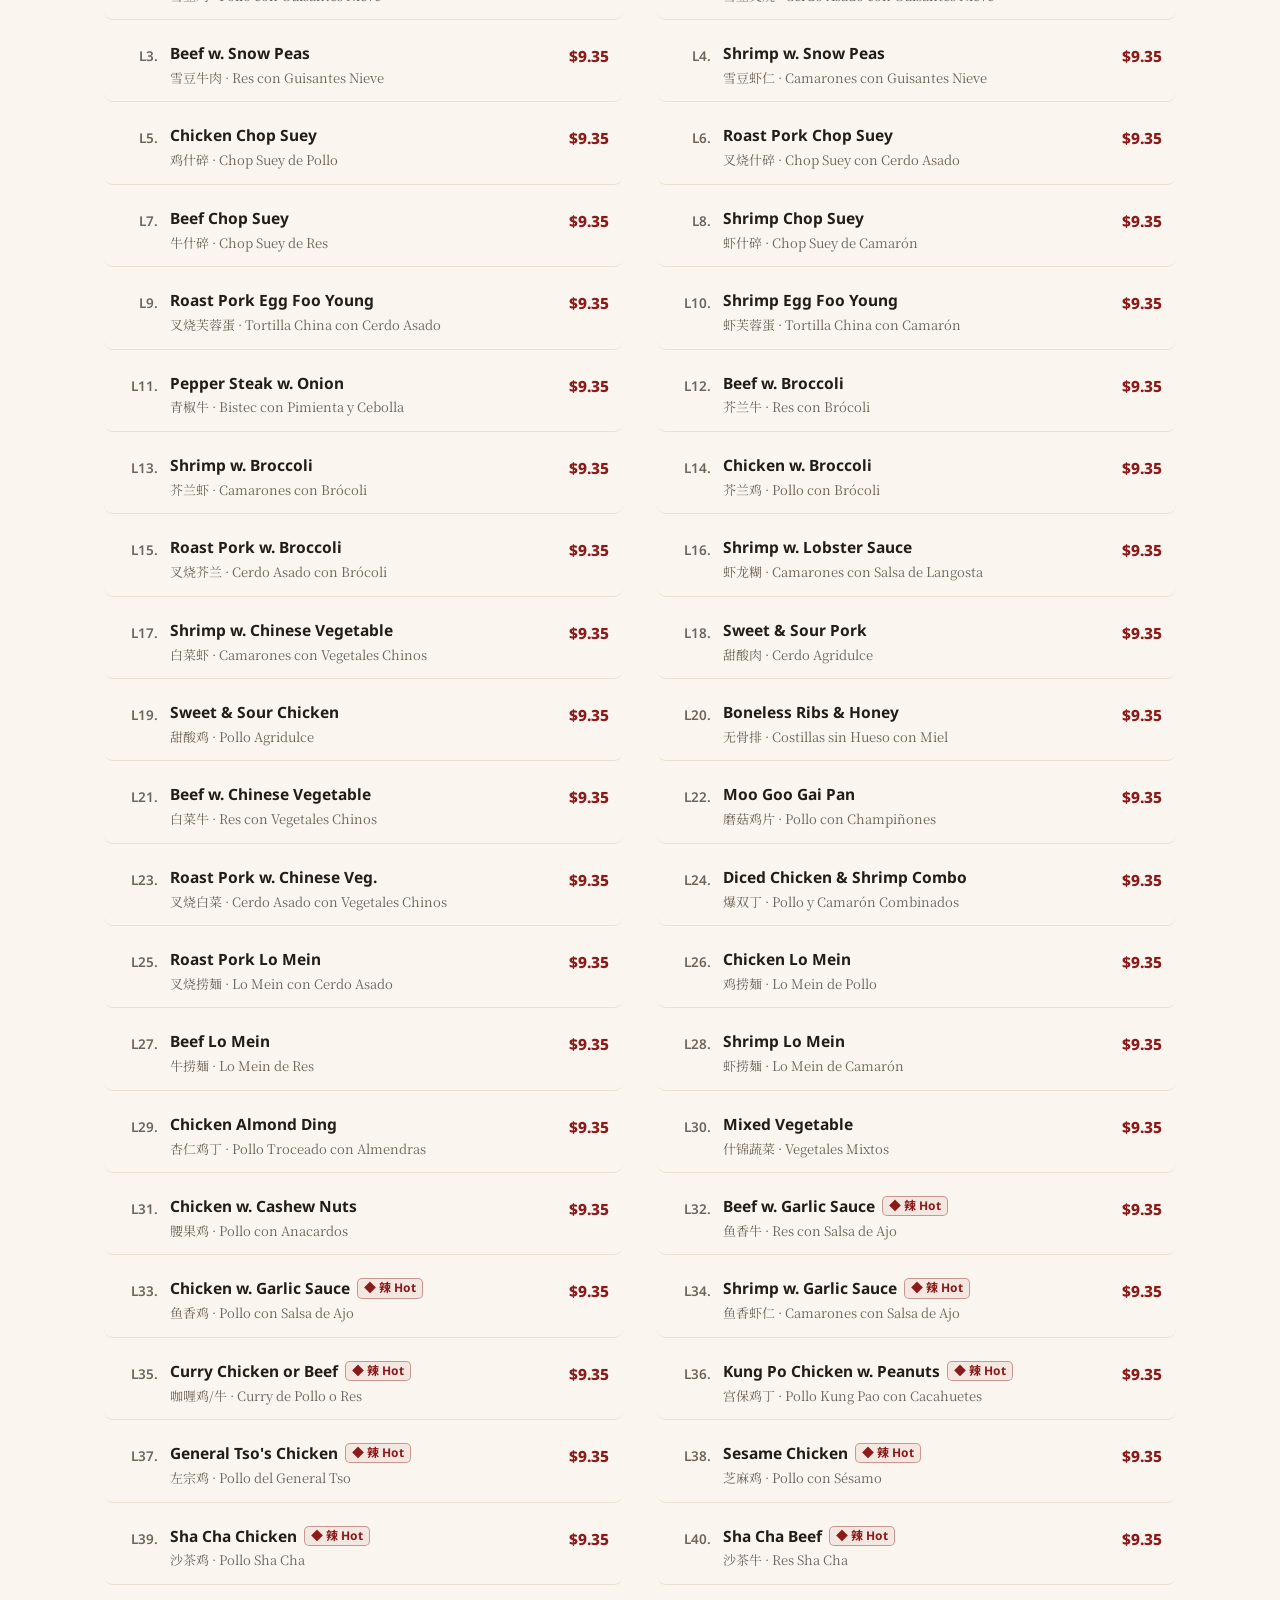
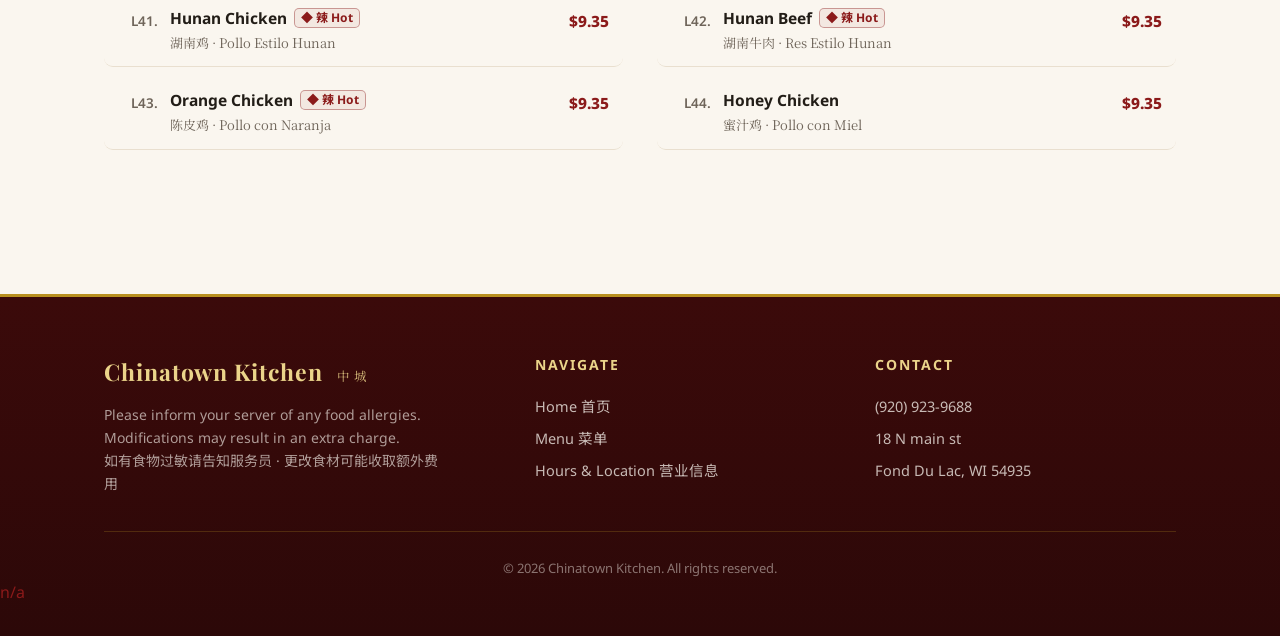
==== commit 971452ed: "upd" ====
--- a/menu.html
+++ b/menu.html
@@ -45,7 +45,7 @@
   <p class="note" data-config="MENUPAGE_NOTE">This menu contains the same items and prices in three languages · 本菜单三语内容及价格完全一致</p>
 </section>
 
-<div class="menu-price-notice" data-config="MENU_PRICE_NOTICE" data-hide-when-empty>ⓘ Prices shown are our RESTAURANT prices (dine-in &amp; pick-up &amp; call-in requested delivery). Prices on delivery platforms — DoorDash, Uber Eats, Grubhub, Menufy, EatStreet — will be HIGHER due to fees charged by those platforms. · 本菜单显示的是餐厅价格（堂食/自取/电话预约送餐）。各外卖平台因收取平台费用，价格会高于餐厅价格。</div>
+<div class="menu-price-notice" data-config="MENU_PRICE_NOTICE" data-hide-when-empty>ⓘ Prices shown are our RESTAURANT prices (dine-in &amp; pick-up). Prices on delivery platforms — DoorDash, Uber Eats, Grubhub, Menufy, EatStreet — will be HIGHER due to fees charged by those platforms. · 本菜单显示的是餐厅价格（堂食/自取）。各外卖平台因收取平台费用，价格会高于餐厅价格。</div>
 
 <div class="announcements" id="announcements"></div>
 
--- a/css/style.css
+++ b/css/style.css
@@ -182,23 +182,38 @@
 /* ══════════════════════════════════════════════════════════════════════════
    公告条
    ══════════════════════════════════════════════════════════════════════════ */
-.announcements { background: var(--paper); border-bottom: 1px solid var(--line); }
+/* 便利贴风格: 黄/粉/绿三色轮换、随机微斜、顶部胶带、右下折角、悬停摆正浮起;
+   标题/日期用手写字体(Caveat+龙藏, 由 index.html 引入, 离线时优雅回退系统字体) */
+.announcements { background: transparent; border-bottom: none; display: flex;
+  flex-wrap: wrap; gap: 20px; justify-content: center; padding: 26px 16px 14px; }
 .announcements:empty { display: none; }
-.ann-item {
-  max-width: var(--maxw); margin: 0 auto; padding: 15px 24px;
-  display: flex; gap: 14px; align-items: flex-start;
-}
-.ann-item + .ann-item { border-top: 1px dashed var(--line); }
-.ann-icon {
-  flex: 0 0 auto; width: 34px; height: 34px; border-radius: 50%;
-  background: linear-gradient(135deg, var(--gold-300), var(--gold-500));
-  display: grid; place-items: center; font-size: 16px;
-  box-shadow: var(--shadow-sm);
-}
-.ann-body { flex: 1; }
-.ann-title { font-weight: 700; color: var(--red-800); font-size: 15px; }
-.ann-date { color: var(--ink-500); font-size: 12.5px; margin-left: 8px; font-weight: 500; }
-.ann-text { color: var(--ink-700); font-size: 14px; margin-top: 2px; }
+.ann-item { flex: 0 1 340px; max-width: 380px; padding: 30px 20px 18px;
+  position: relative; border-radius: 2px;
+  background: linear-gradient(180deg, #FFF6BF, #FBE788);
+  box-shadow: 0 10px 22px rgba(60,30,10,.26), 0 2px 5px rgba(60,30,10,.16);
+  transform: rotate(-1.6deg); transition: transform .25s ease, box-shadow .25s ease; }
+.ann-item:nth-child(2n) { transform: rotate(1.3deg);
+  background: linear-gradient(180deg, #FFE9F0, #F7CBDA); }
+.ann-item:nth-child(3n) { transform: rotate(-.7deg);
+  background: linear-gradient(180deg, #E6F7EA, #C9EAD3); }
+.ann-item:hover { transform: rotate(0) translateY(-4px) scale(1.02);
+  box-shadow: 0 16px 30px rgba(60,30,10,.32); z-index: 2; }
+.ann-item::before { content: ''; position: absolute; top: -11px; left: 50%;
+  transform: translateX(-50%) rotate(-3deg); width: 96px; height: 26px;
+  background: rgba(255,255,255,.55);
+  border-left: 1px dashed rgba(0,0,0,.07); border-right: 1px dashed rgba(0,0,0,.07);
+  box-shadow: 0 2px 4px rgba(60,30,10,.15); }
+.ann-item::after { content: ''; position: absolute; right: 0; bottom: 0;
+  border-style: solid; border-width: 0 0 20px 20px;
+  border-color: transparent transparent rgba(60,30,10,.12) transparent; }
+.ann-icon { font-size: 17px; line-height: 1; margin-top: 1px; float: left; margin-right: 8px; }
+.ann-title { font-family: 'Caveat', 'Long Cang', "Segoe Print", "Bradley Hand", cursive;
+  font-weight: 700; font-size: 23px; line-height: 1.15; color: #7A2E12; letter-spacing: .3px; }
+.ann-date { display: inline-block; background: rgba(122,46,18,.10); color: #7A4A2A;
+  font-family: 'Caveat', 'Long Cang', cursive; font-weight: 600;
+  padding: 1px 9px; border-radius: 10px; font-size: 14.5px; margin-left: 8px; vertical-align: 3px; }
+.ann-text { font-family: 'Kalam', 'Long Cang', "Segoe Print", cursive;
+  color: #4A3320; font-size: 16.5px; line-height: 1.6; margin-top: 7px; }
 
 /* ══════════════════════════════════════════════════════════════════════════
    通用区块
@@ -819,3 +834,18 @@
 /* ── 组标签上方的十格进度隔断（js/site.js buildGroupRectRow; 每枚=10%, 部分点亮）── */
 .og-rectrow { display: flex; gap: 6px; justify-content: center; align-items: center; margin: 2px auto 10px; }
 .og-rectrow .og-rect { width: 22px; height: 6px; border-radius: 2px; }
+
+
+/* ── 打烊充电闪电（js/site.js boltSvg; 回充相位时亮在十格进度前）──
+   老浏览器不支持SVG子元素CSS动画时优雅降级为静态金色闪电 */
+.og-bolt { display: inline-flex; align-items: center; margin-right: 3px; line-height: 0; }
+.og-bolt svg { width: 12px; height: 16px; overflow: visible;
+  animation: boltFlicker 2.8s steps(1, end) infinite; }
+.og-bolt .bolt-base { fill: rgba(255,180,0,.22); stroke: rgba(200,140,0,.5); stroke-width: .6; }
+.og-bolt .bolt-fill { fill: #FFC61A; animation: boltCharge 2s ease-in-out infinite; }
+@keyframes boltCharge { 0% { transform: translateY(16px); } 70% { transform: translateY(0); } 100% { transform: translateY(0); } }
+@keyframes boltFlicker { 0% { filter: drop-shadow(0 0 2px rgba(255,190,0,.35)); }
+  6% { filter: drop-shadow(0 0 6px rgba(255,210,60,.95)); }
+  9% { filter: drop-shadow(0 0 2px rgba(255,190,0,.35)); }
+  13% { filter: drop-shadow(0 0 7px rgba(255,220,80,1)); }
+  18%, 100% { filter: drop-shadow(0 0 3px rgba(255,190,0,.45)); } }
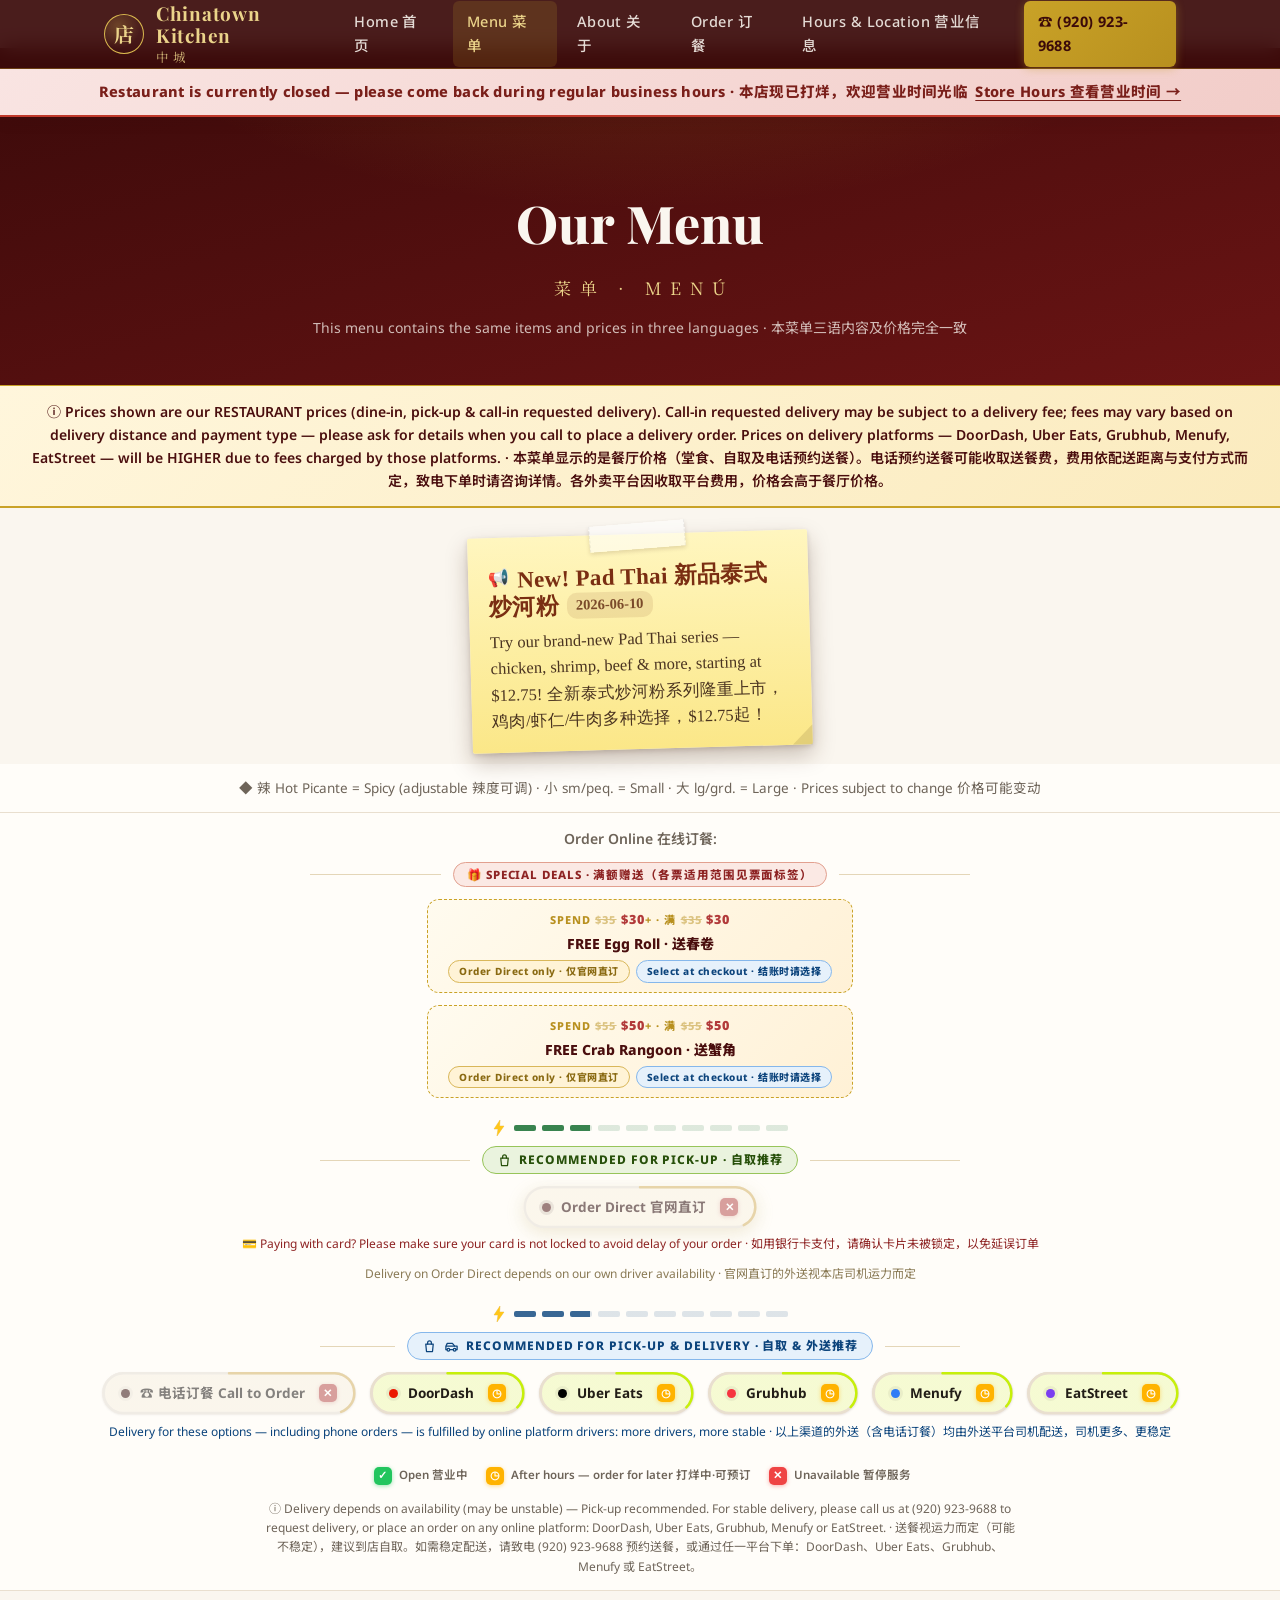
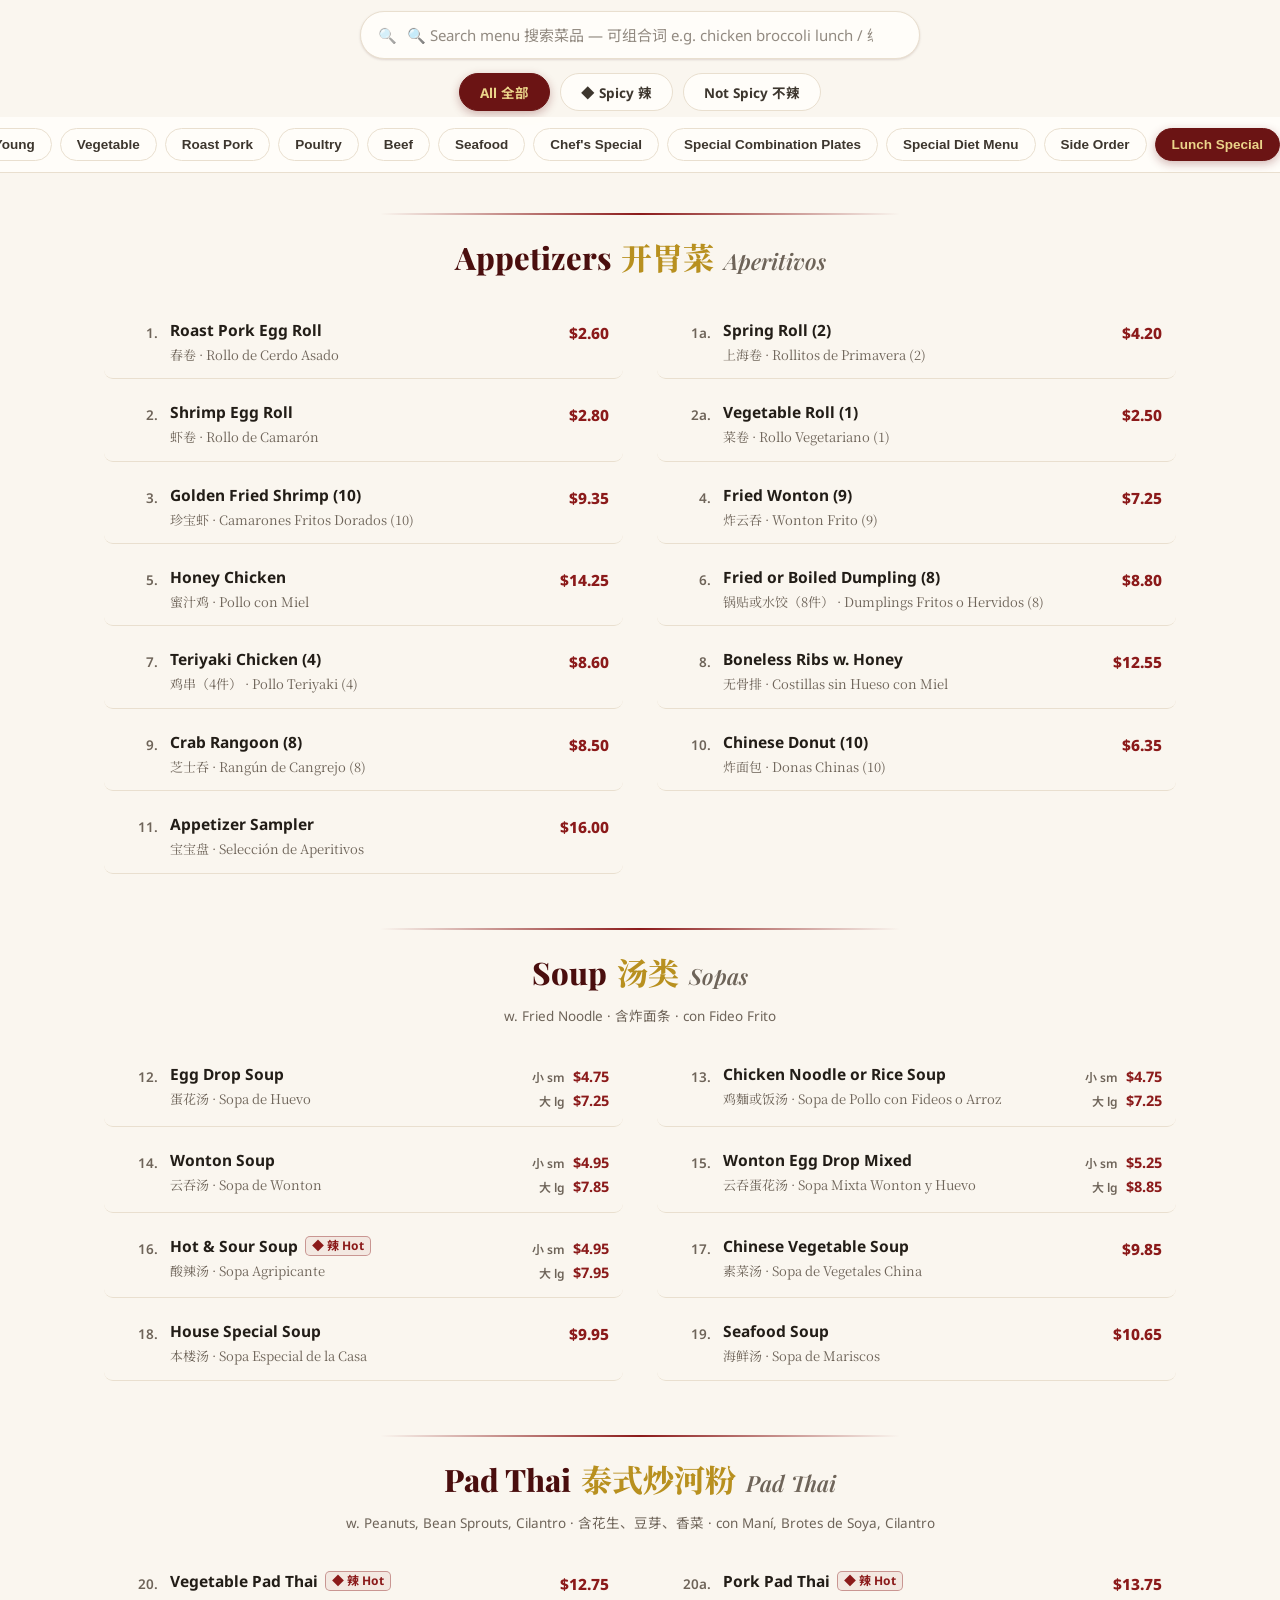
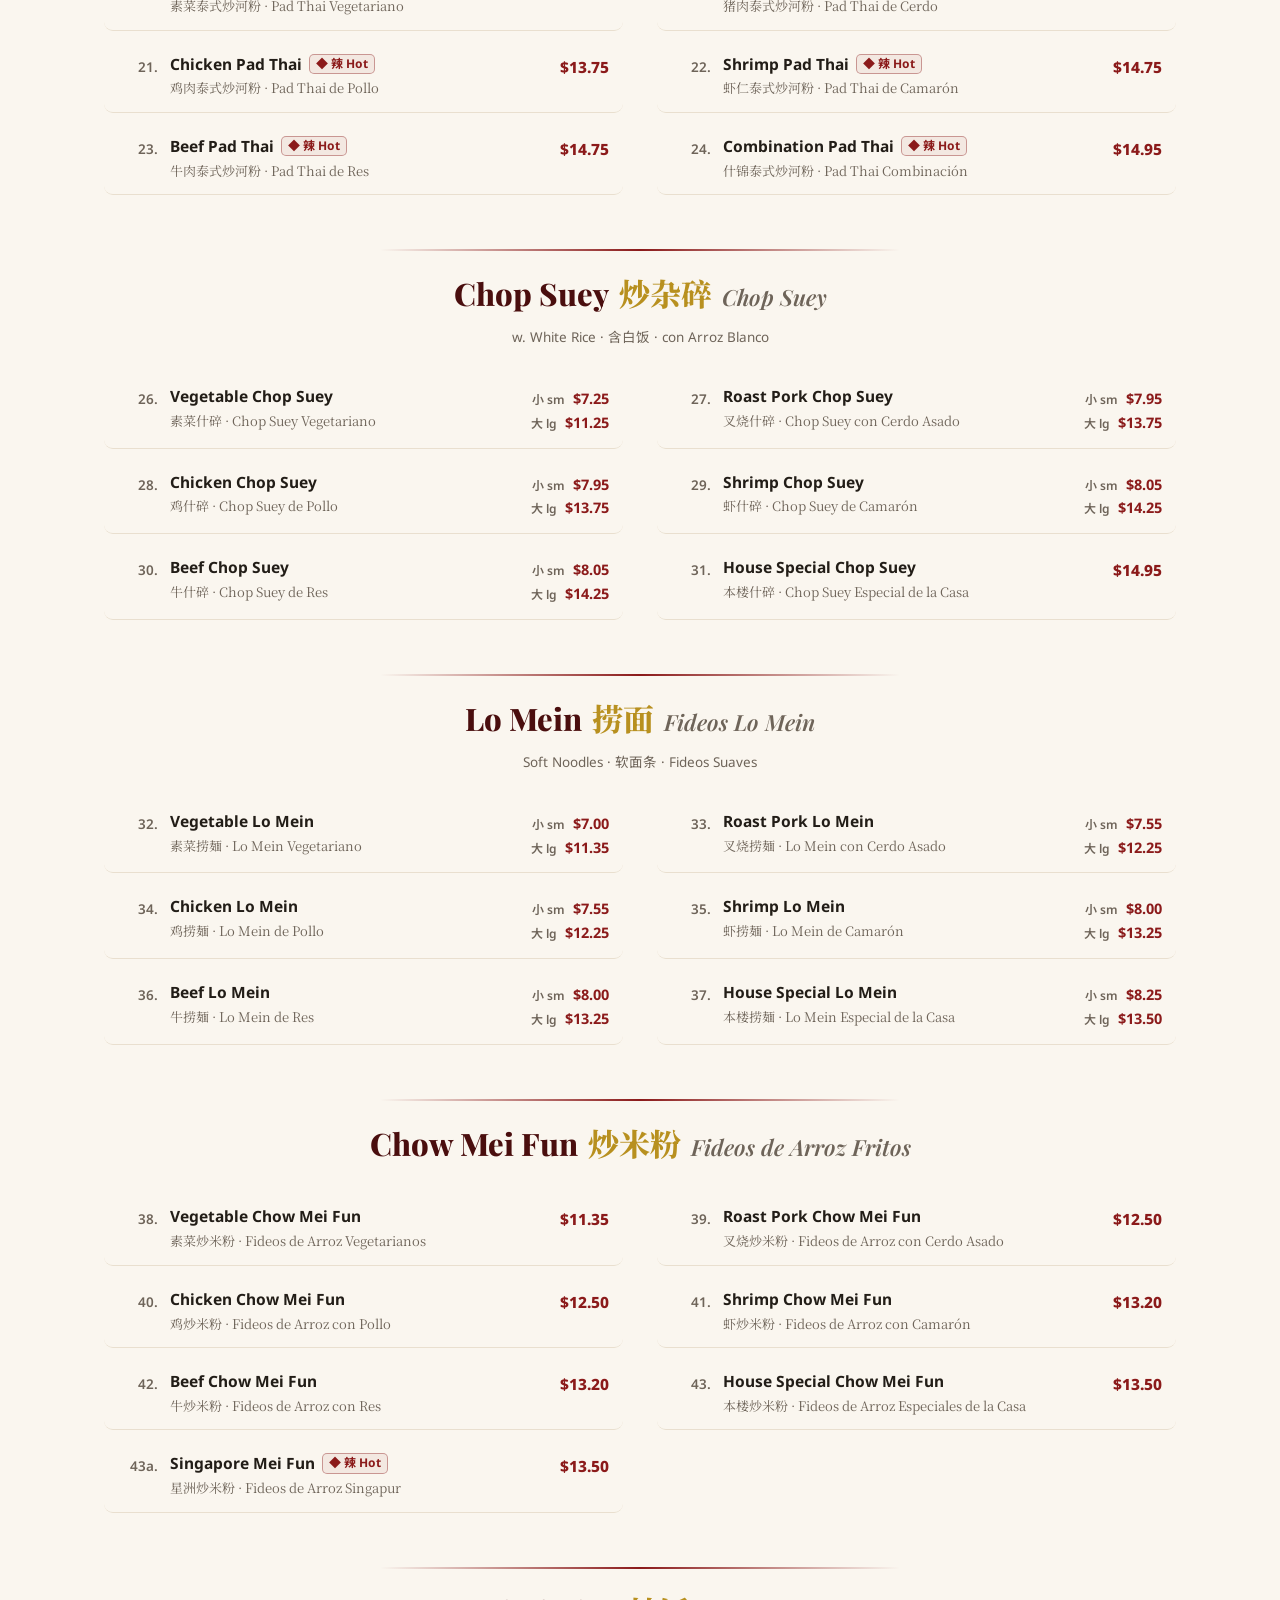
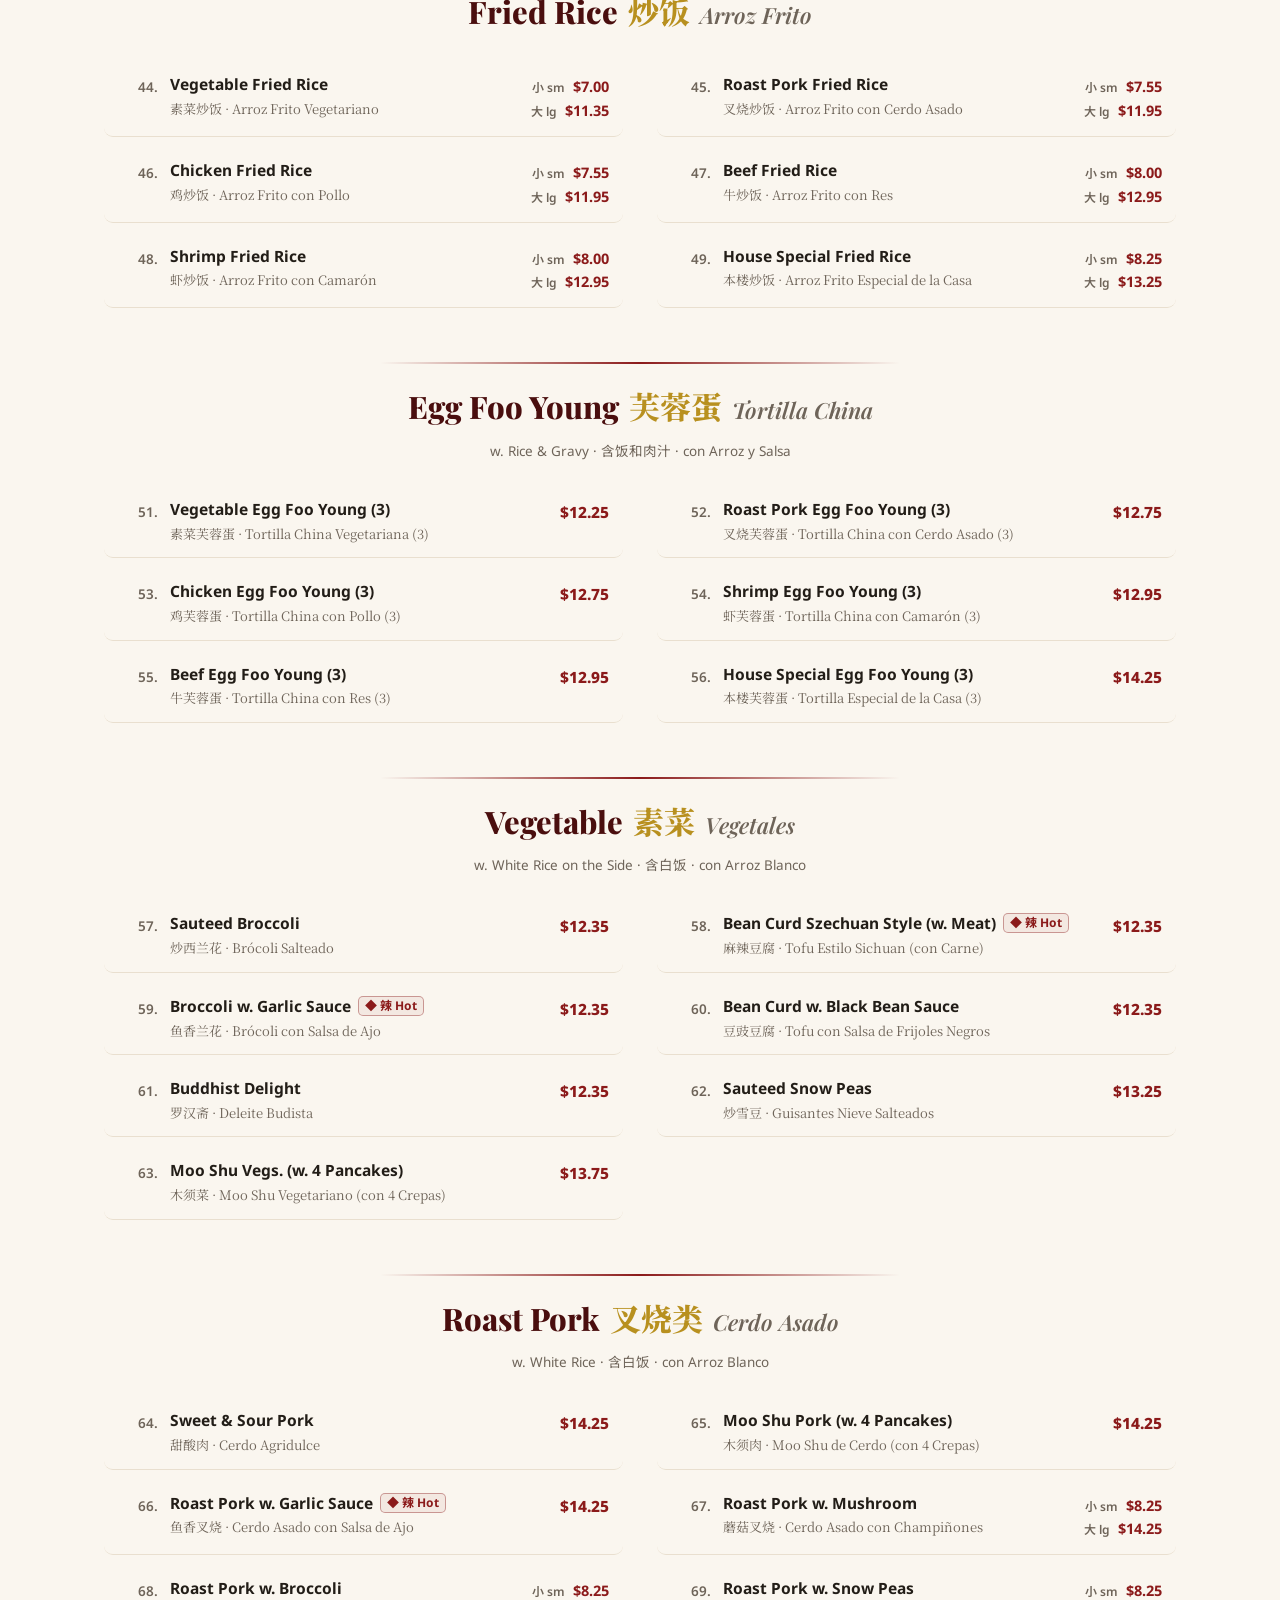
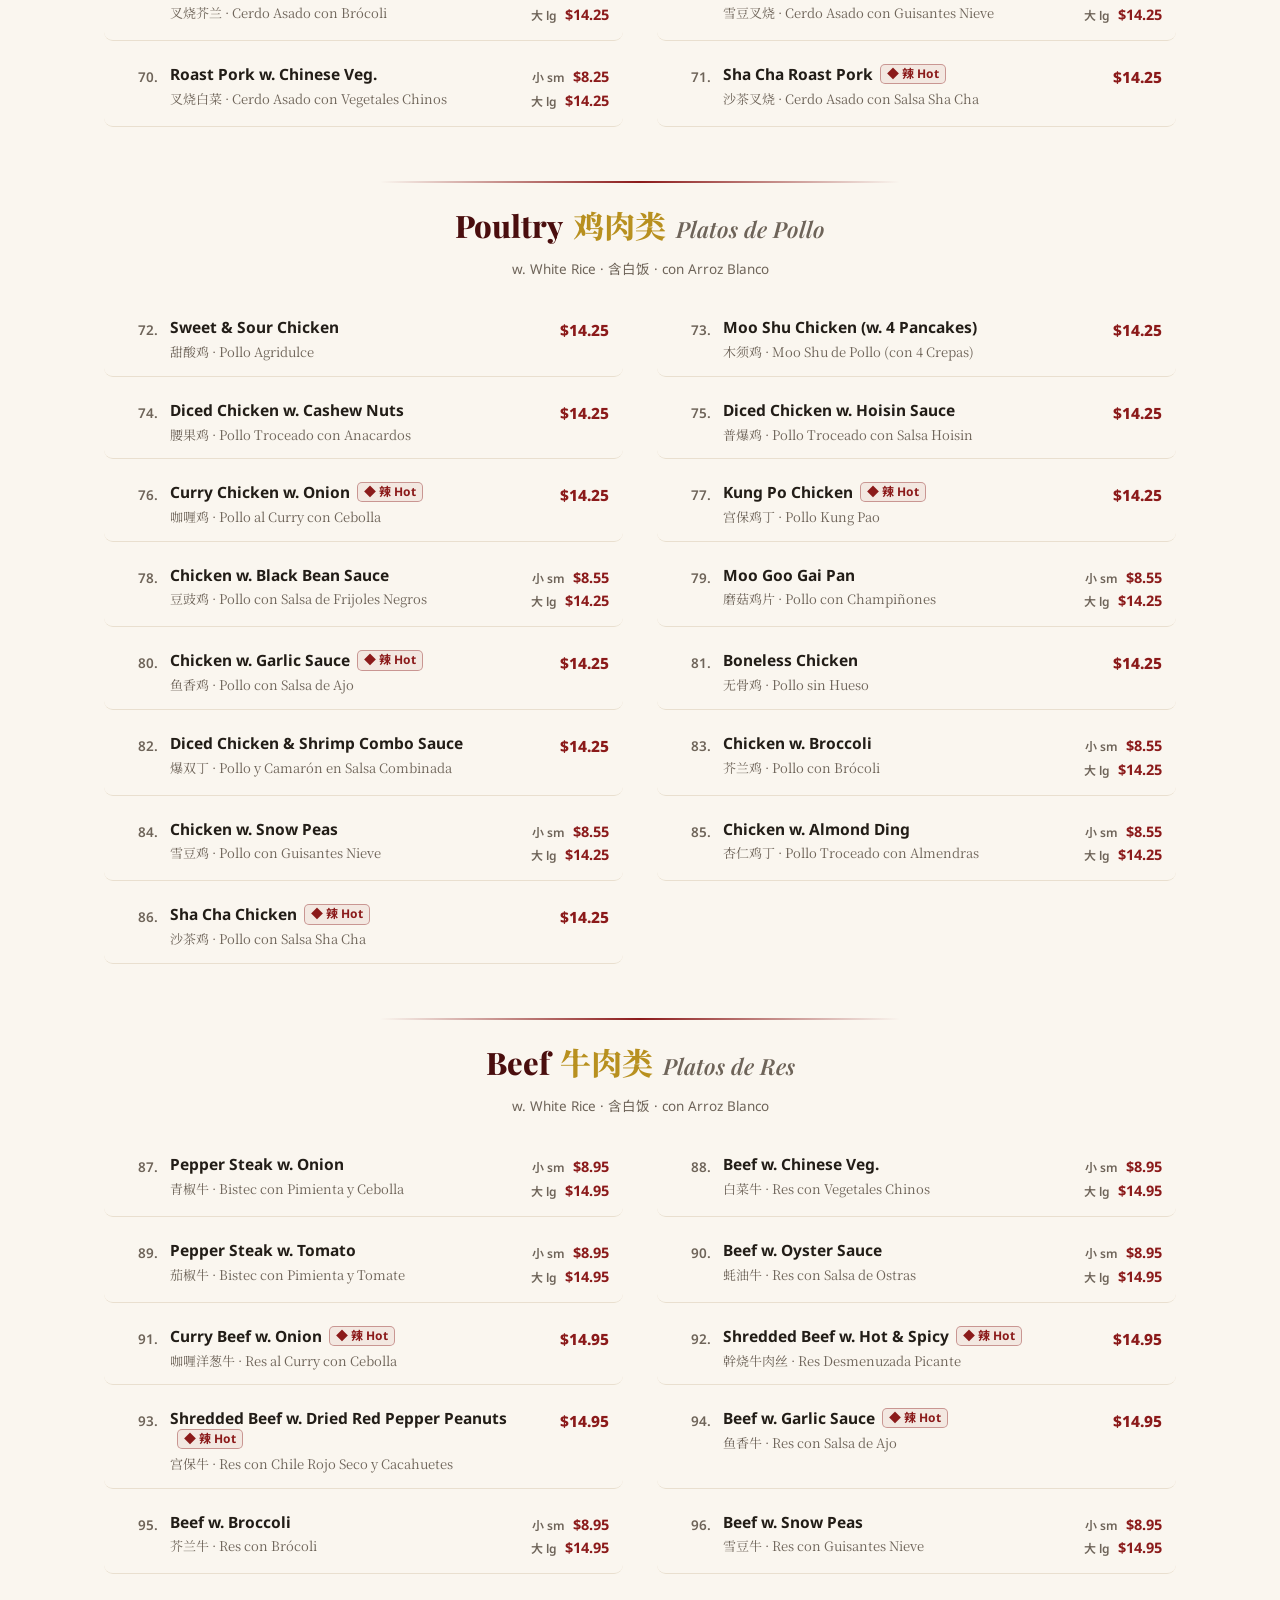
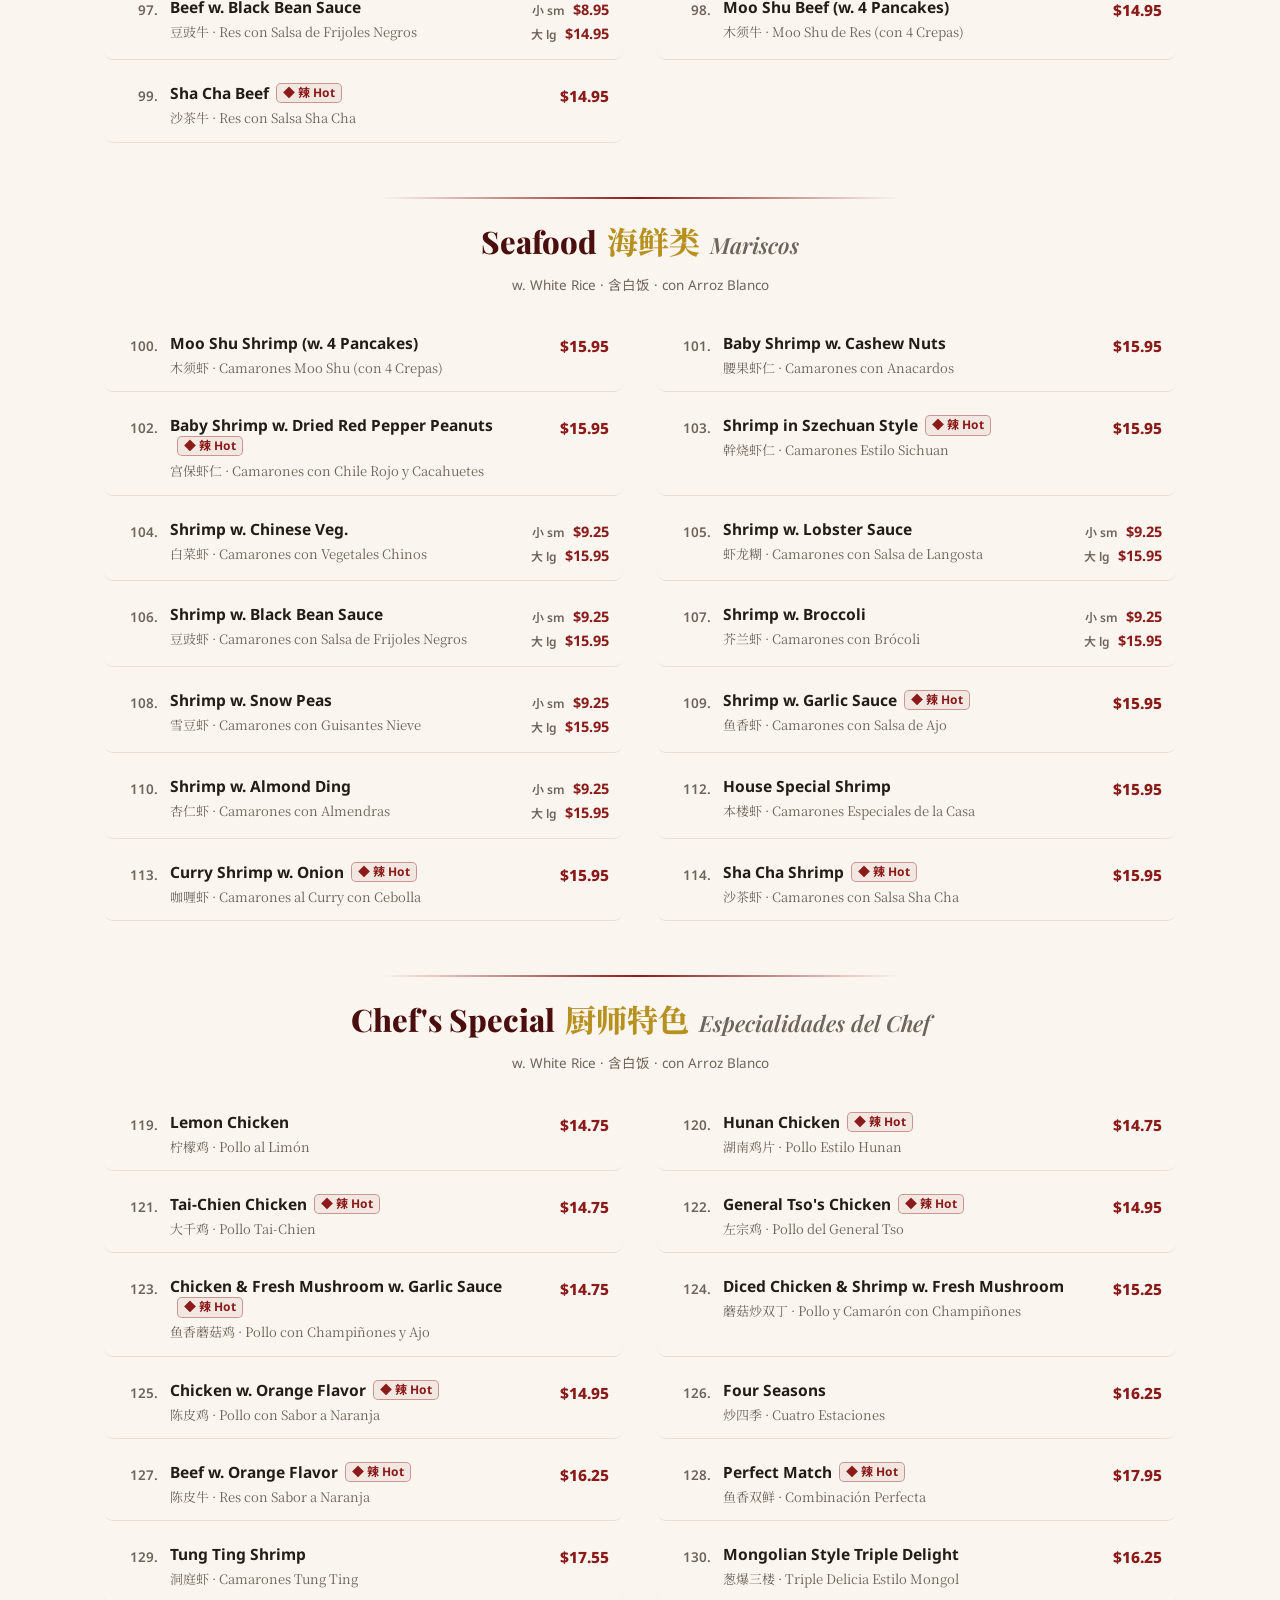
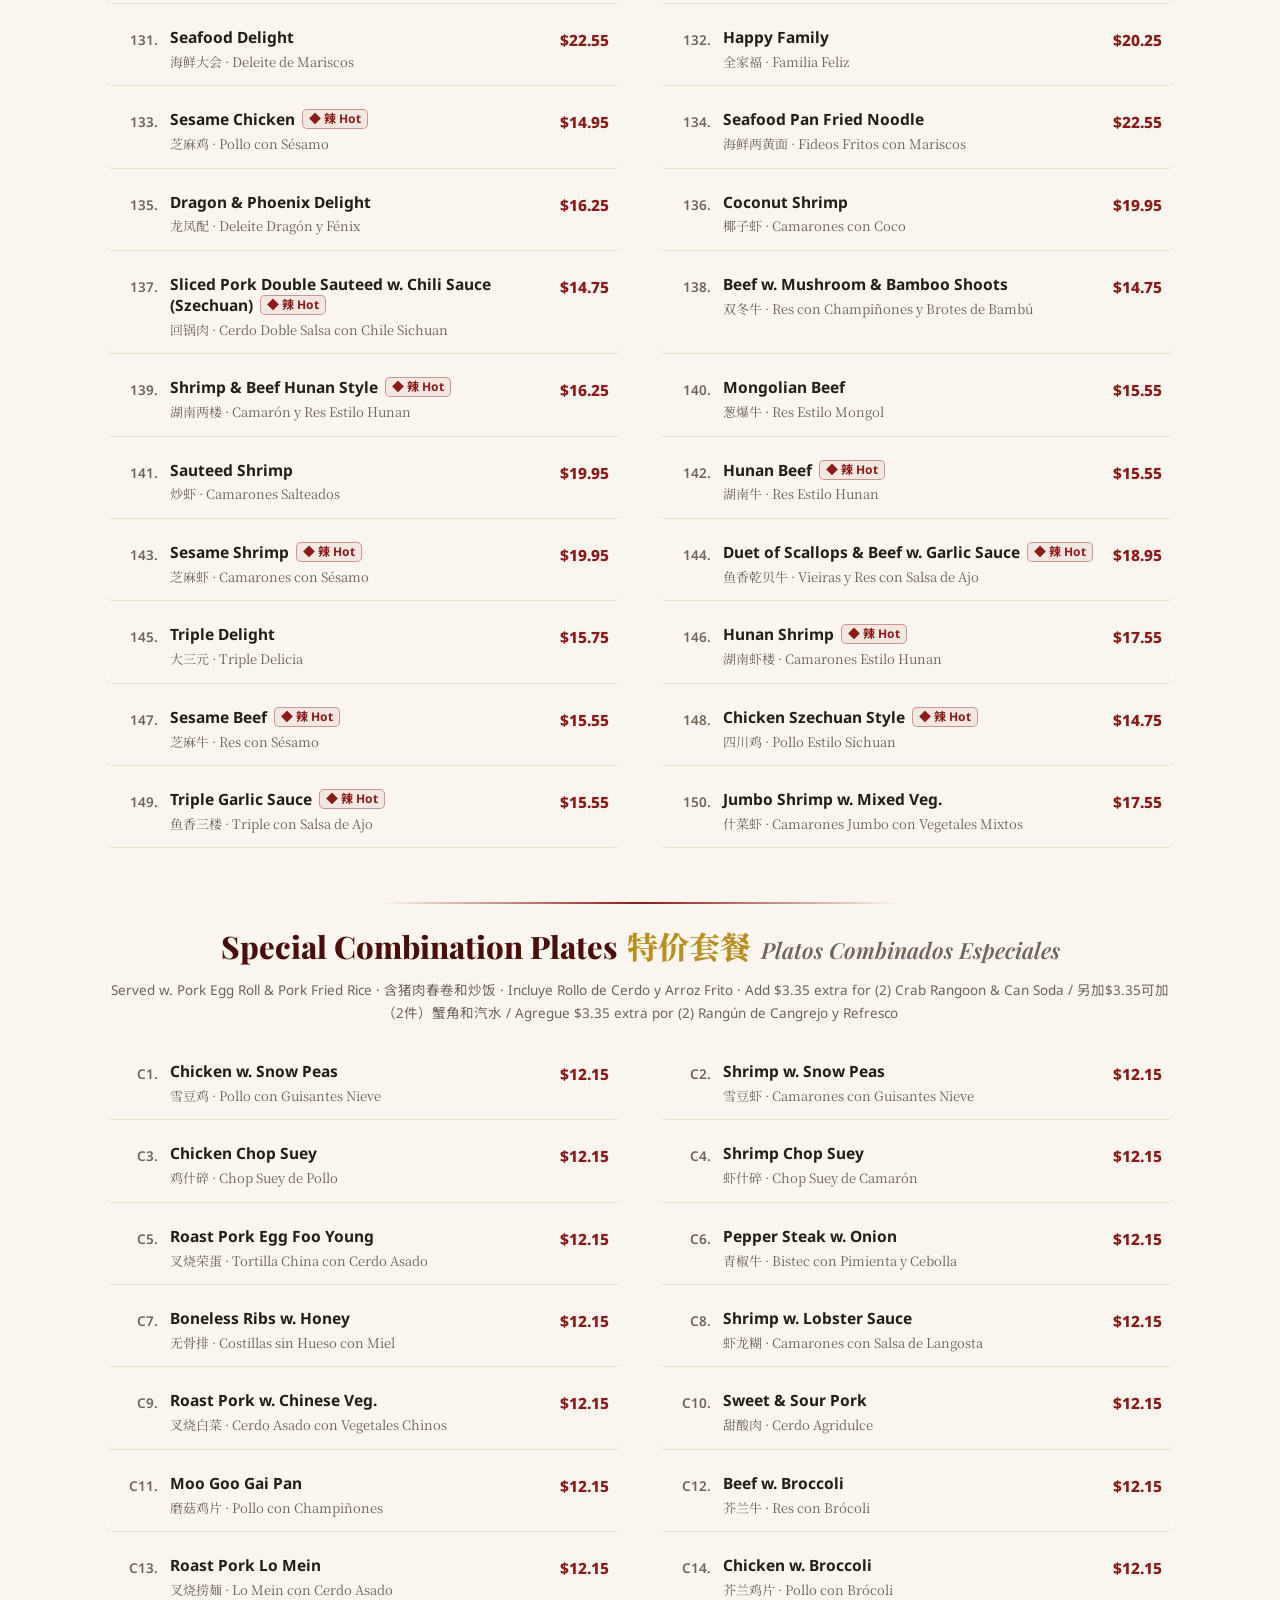
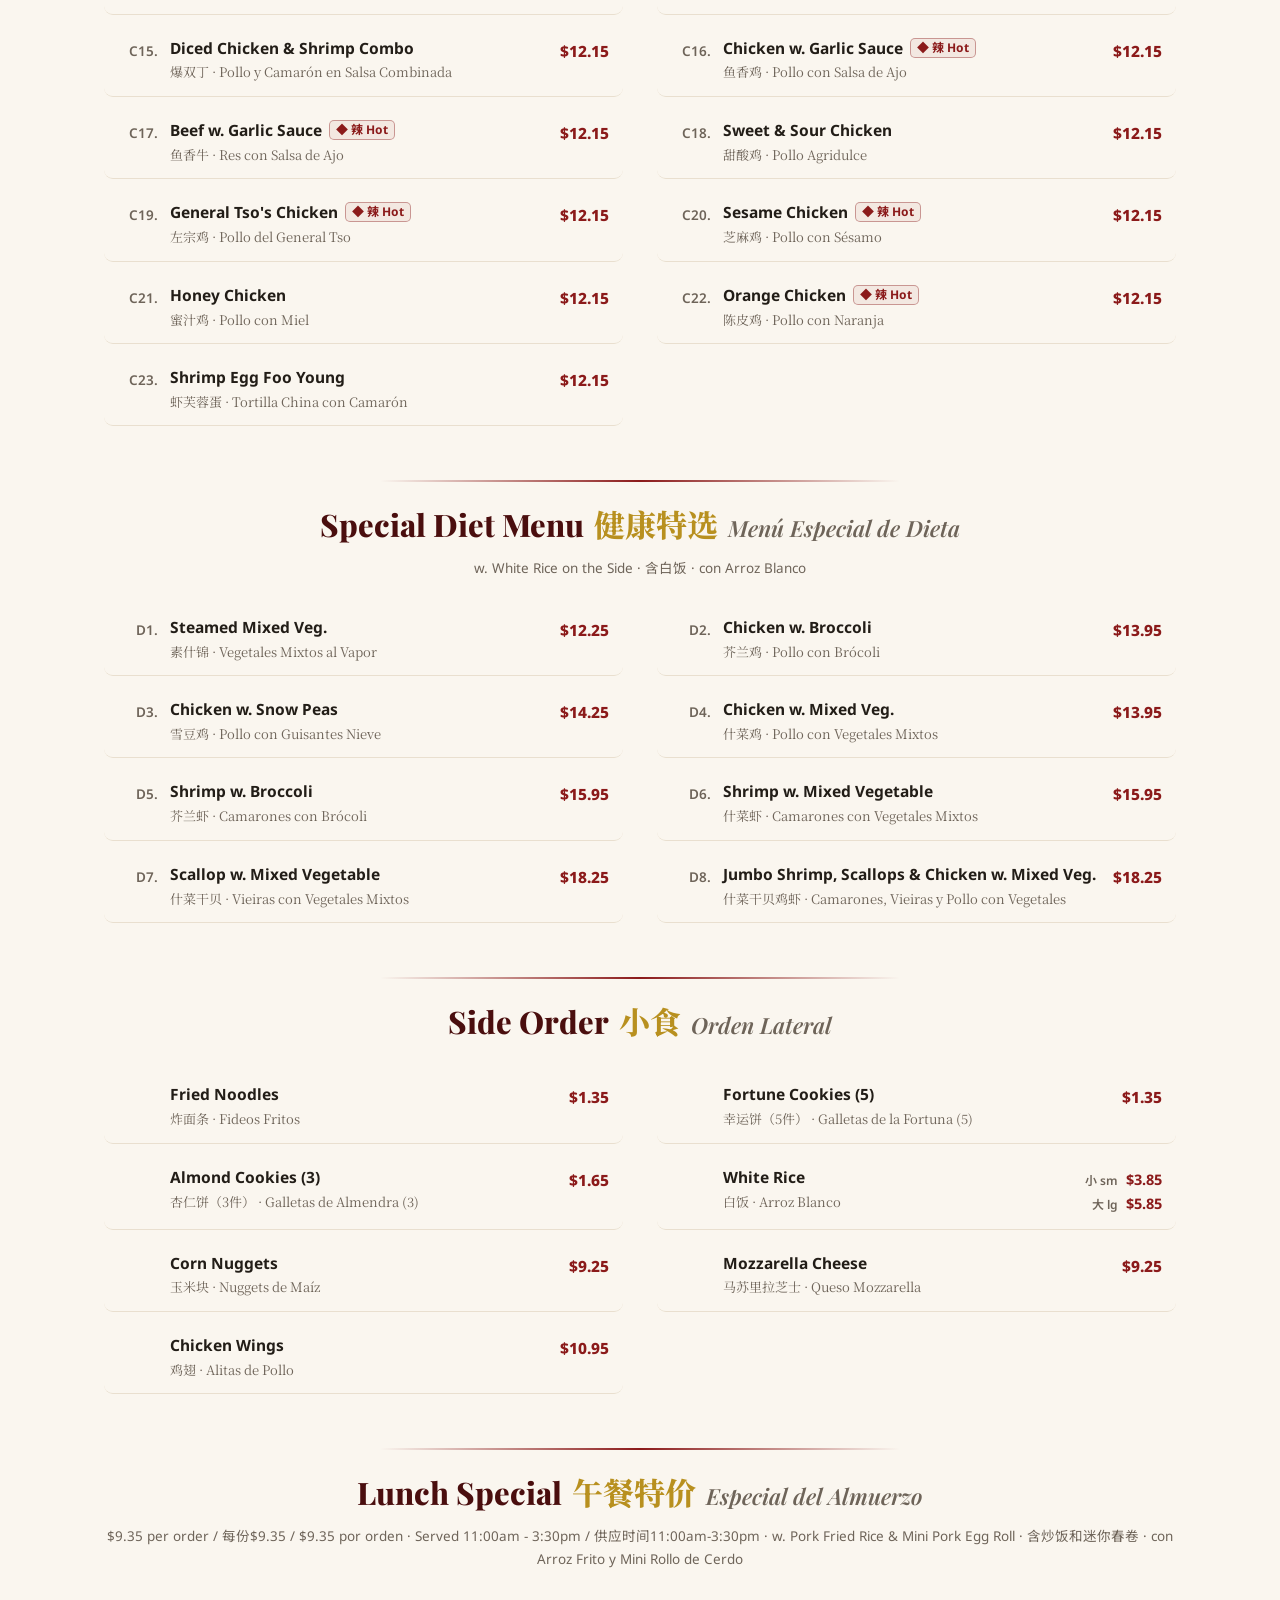
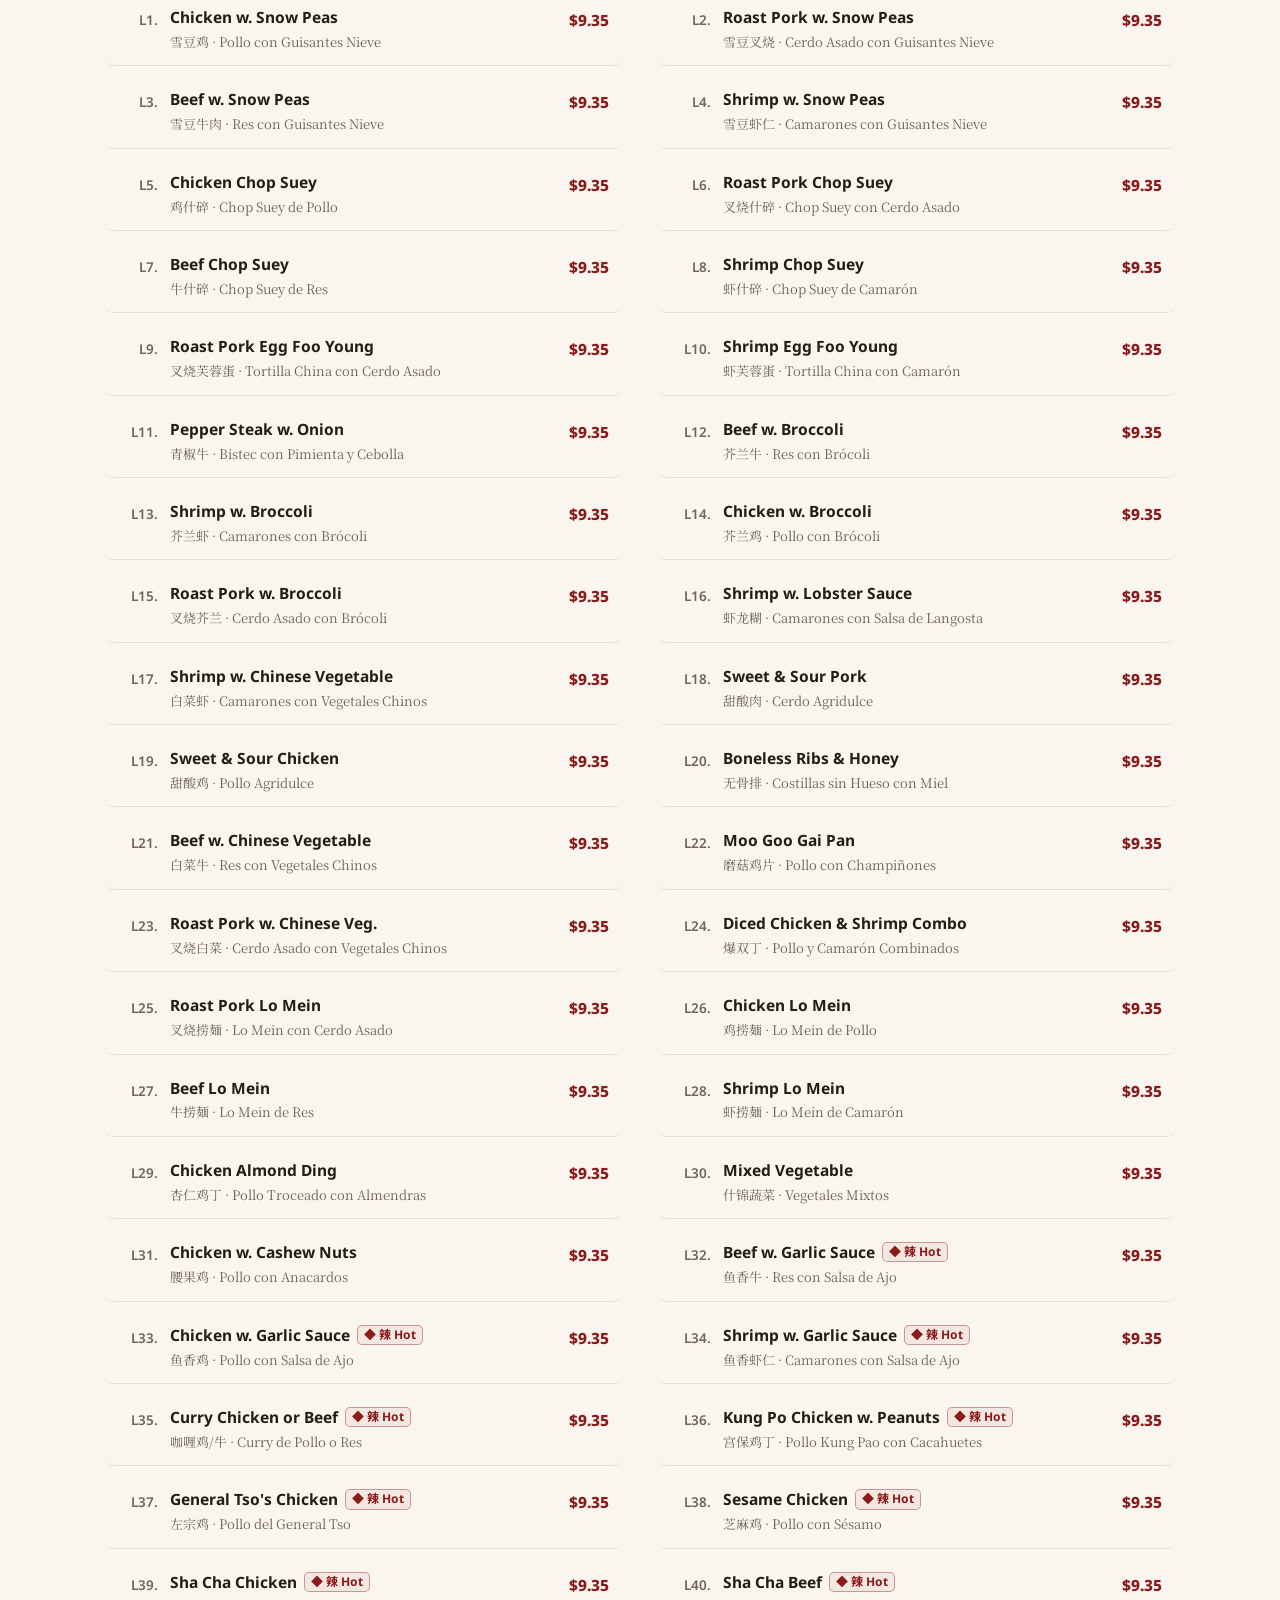
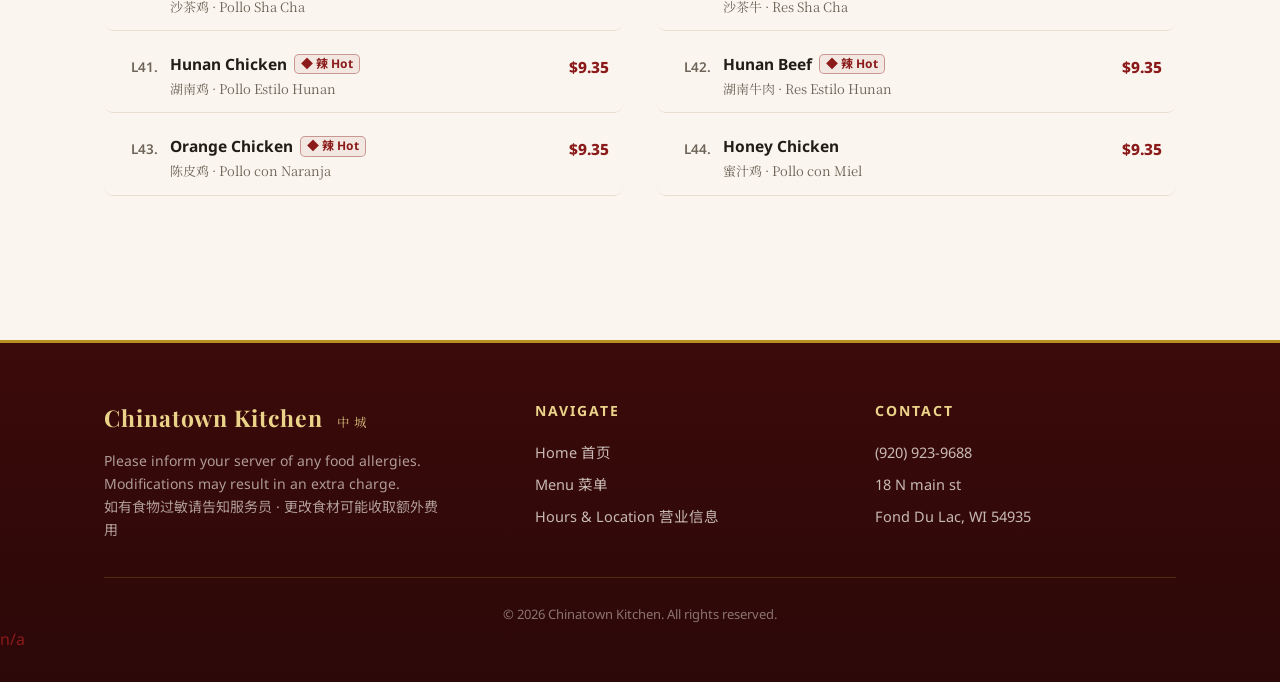
==== commit 9b118ff1: "upd" ====
--- a/menu.html
+++ b/menu.html
@@ -45,7 +45,7 @@
   <p class="note" data-config="MENUPAGE_NOTE">This menu contains the same items and prices in three languages · 本菜单三语内容及价格完全一致</p>
 </section>
 
-<div class="menu-price-notice" data-config="MENU_PRICE_NOTICE" data-hide-when-empty>ⓘ Prices shown are our RESTAURANT prices (dine-in &amp; pick-up). Prices on delivery platforms — DoorDash, Uber Eats, Grubhub, Menufy, EatStreet — will be HIGHER due to fees charged by those platforms. · 本菜单显示的是餐厅价格（堂食/自取）。各外卖平台因收取平台费用，价格会高于餐厅价格。</div>
+<div class="menu-price-notice" data-config="MENU_PRICE_NOTICE" data-hide-when-empty>ⓘ Prices shown are our RESTAURANT prices (dine-in, pick-up &amp; call-in requested delivery). Call-in requested delivery may be subject to a delivery fee; fees may vary based on delivery distance and payment type — please ask for details when you call to place a delivery order. Prices on delivery platforms — DoorDash, Uber Eats, Grubhub, Menufy, EatStreet — will be HIGHER due to fees charged by those platforms. · 本菜单显示的是餐厅价格（堂食、自取及电话预约送餐）。电话预约送餐可能收取送餐费，费用依配送距离与支付方式而定，致电下单时请咨询详情。各外卖平台因收取平台费用，价格会高于餐厅价格。</div>
 
 <div class="announcements" id="announcements"></div>
 
--- a/css/style.css
+++ b/css/style.css
@@ -849,3 +849,4 @@
   9% { filter: drop-shadow(0 0 2px rgba(255,190,0,.35)); }
   13% { filter: drop-shadow(0 0 7px rgba(255,220,80,1)); }
   18%, 100% { filter: drop-shadow(0 0 3px rgba(255,190,0,.45)); } }
+
